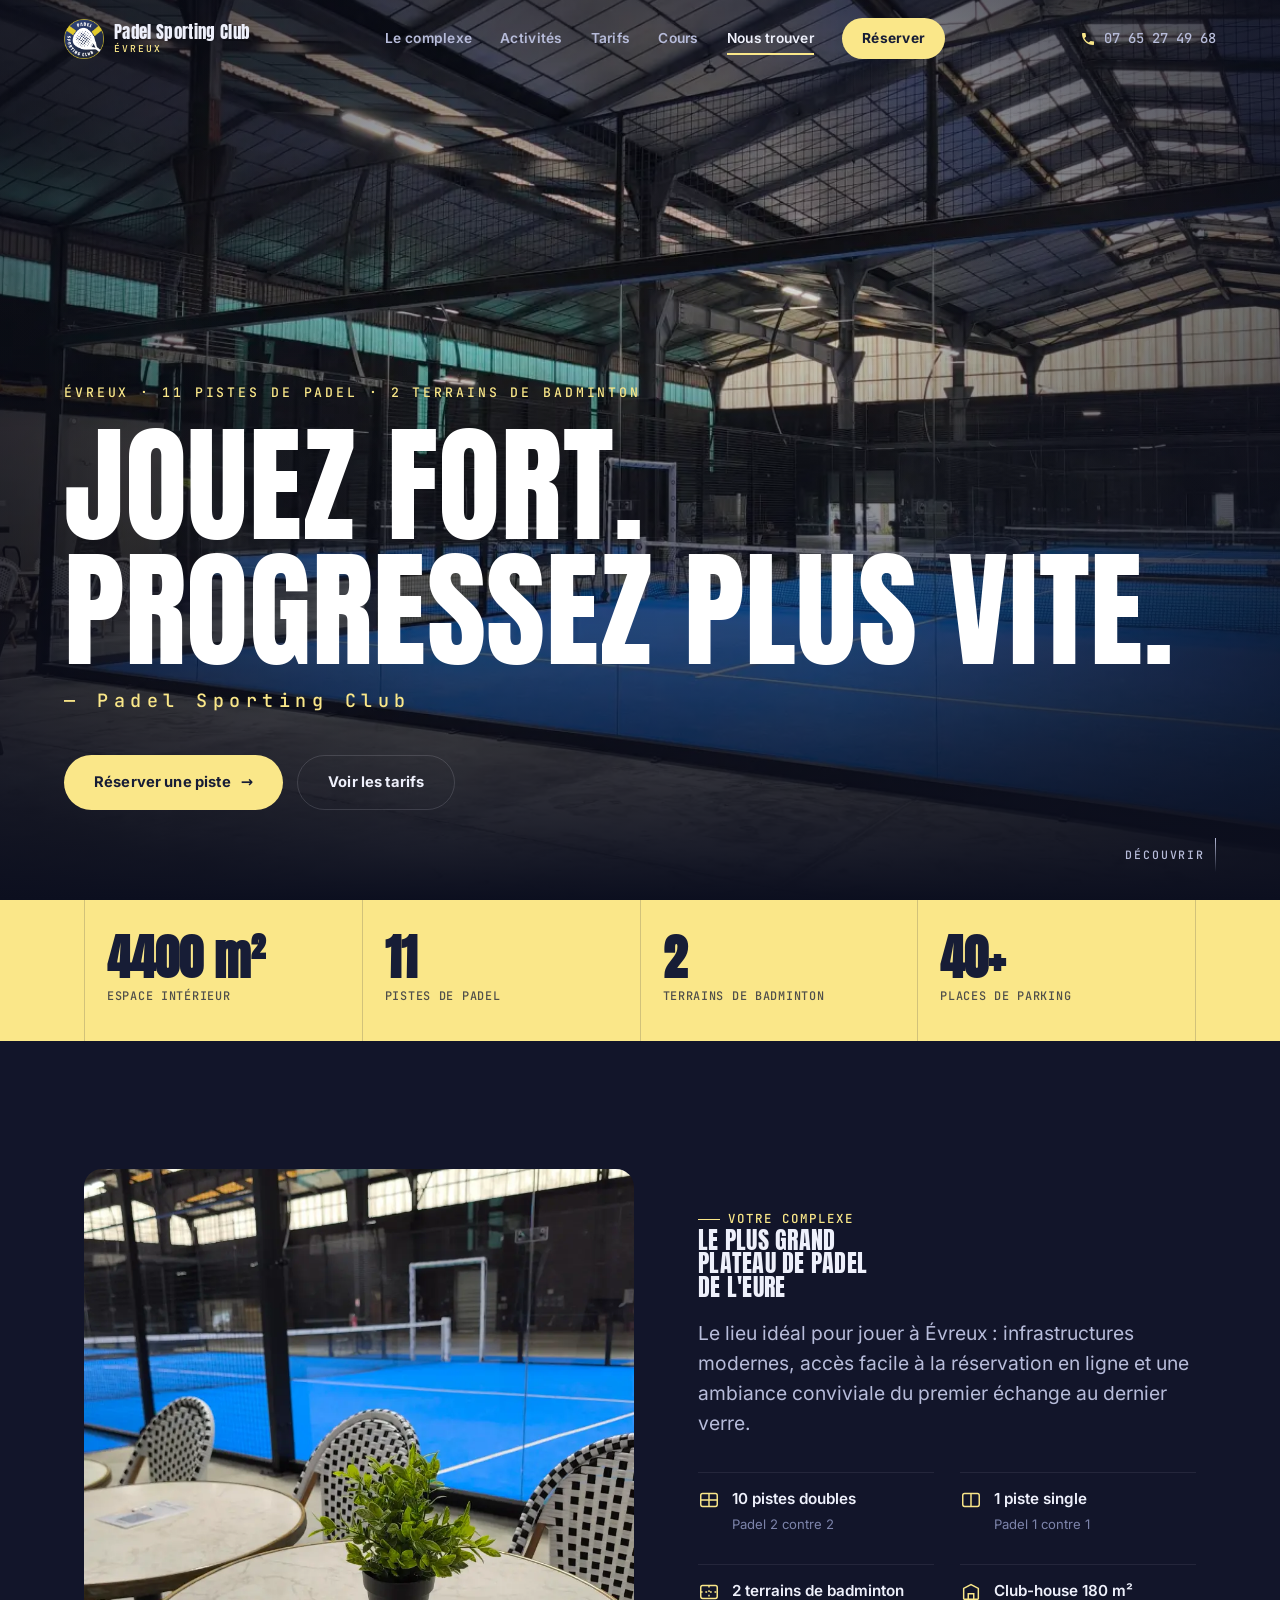
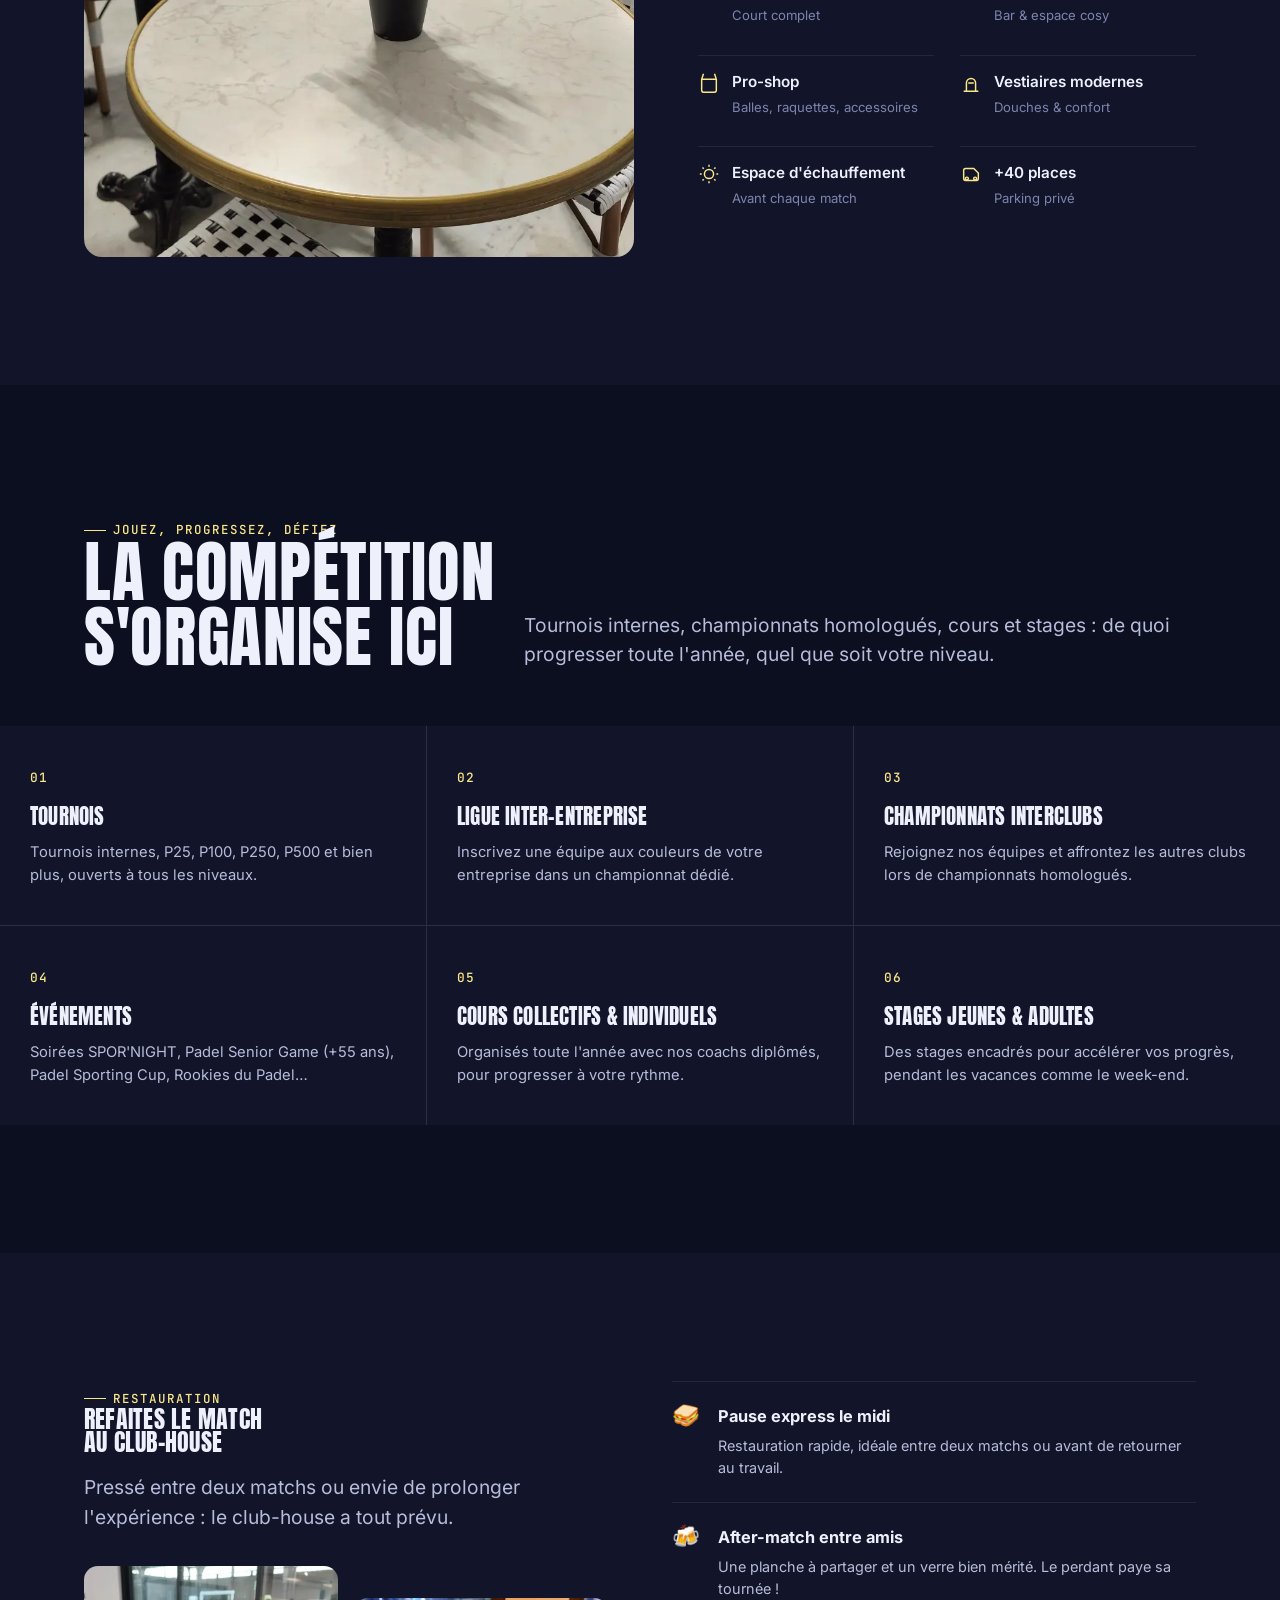
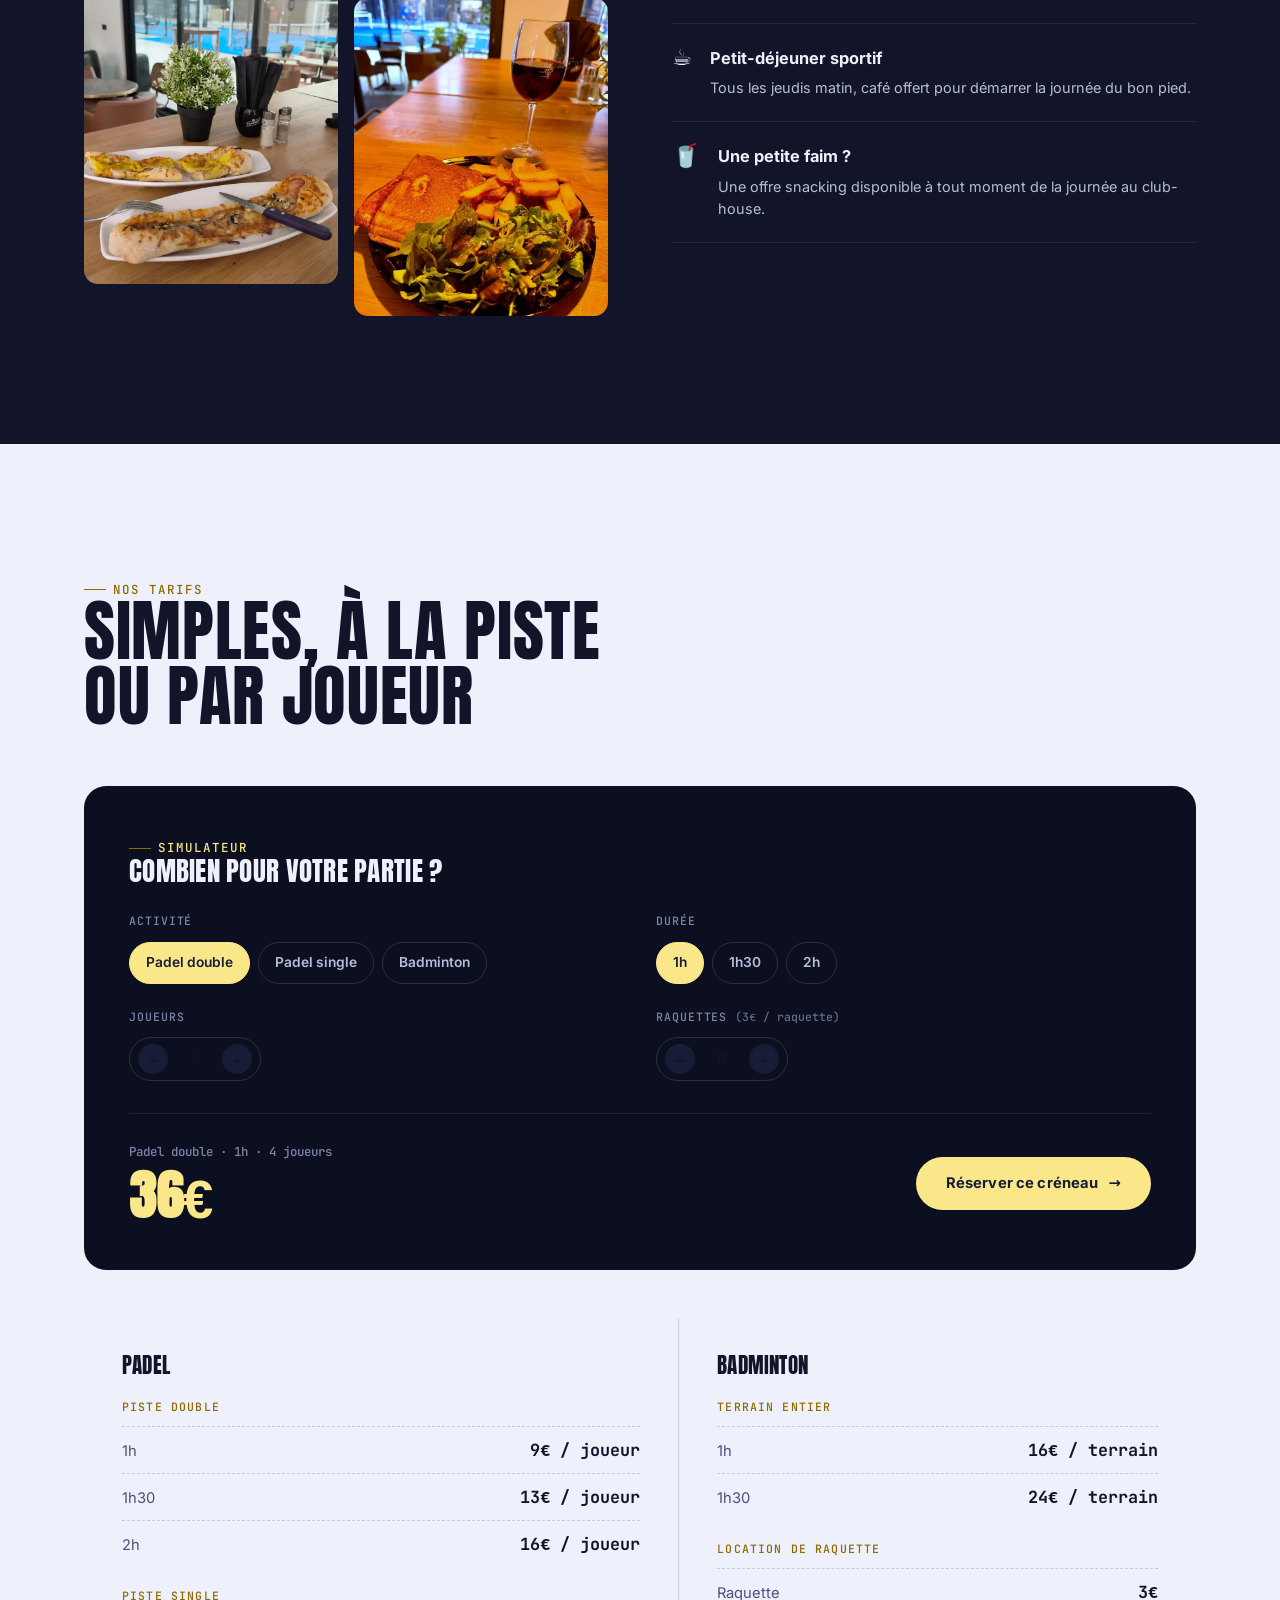
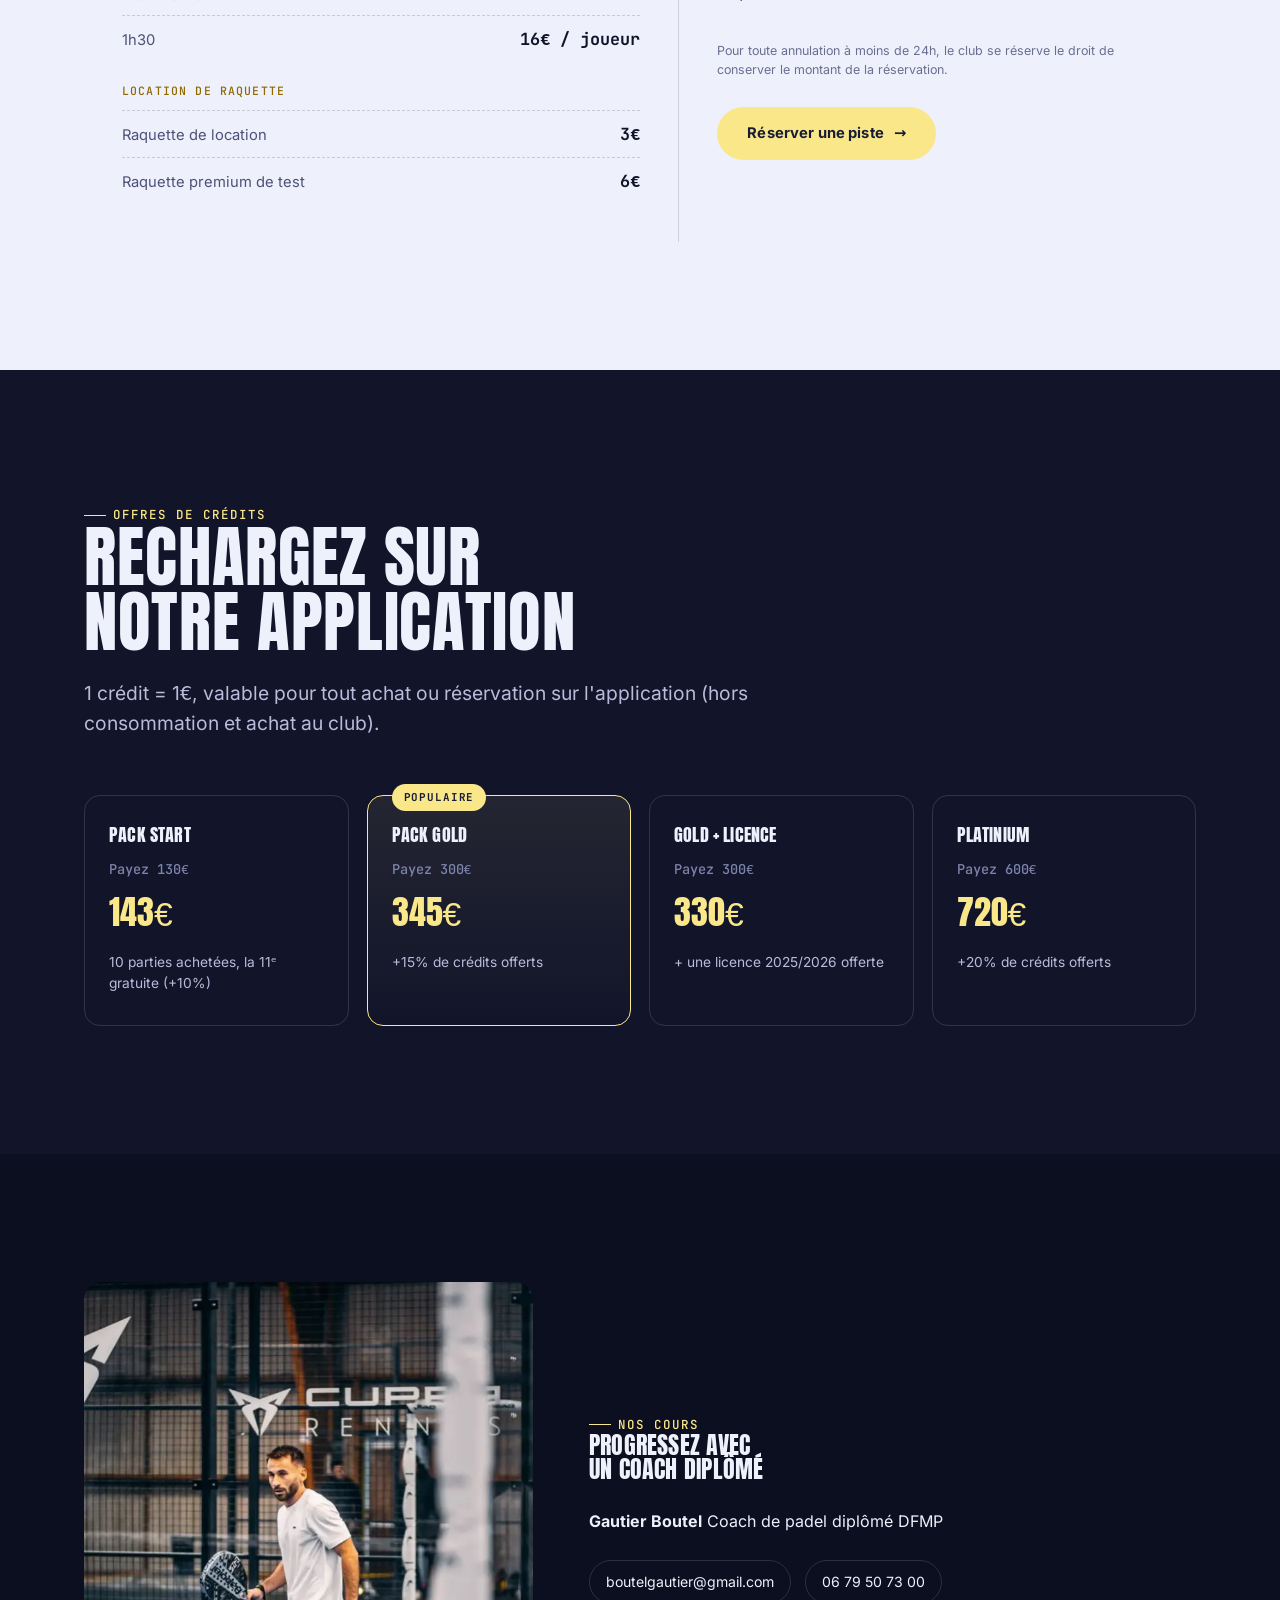
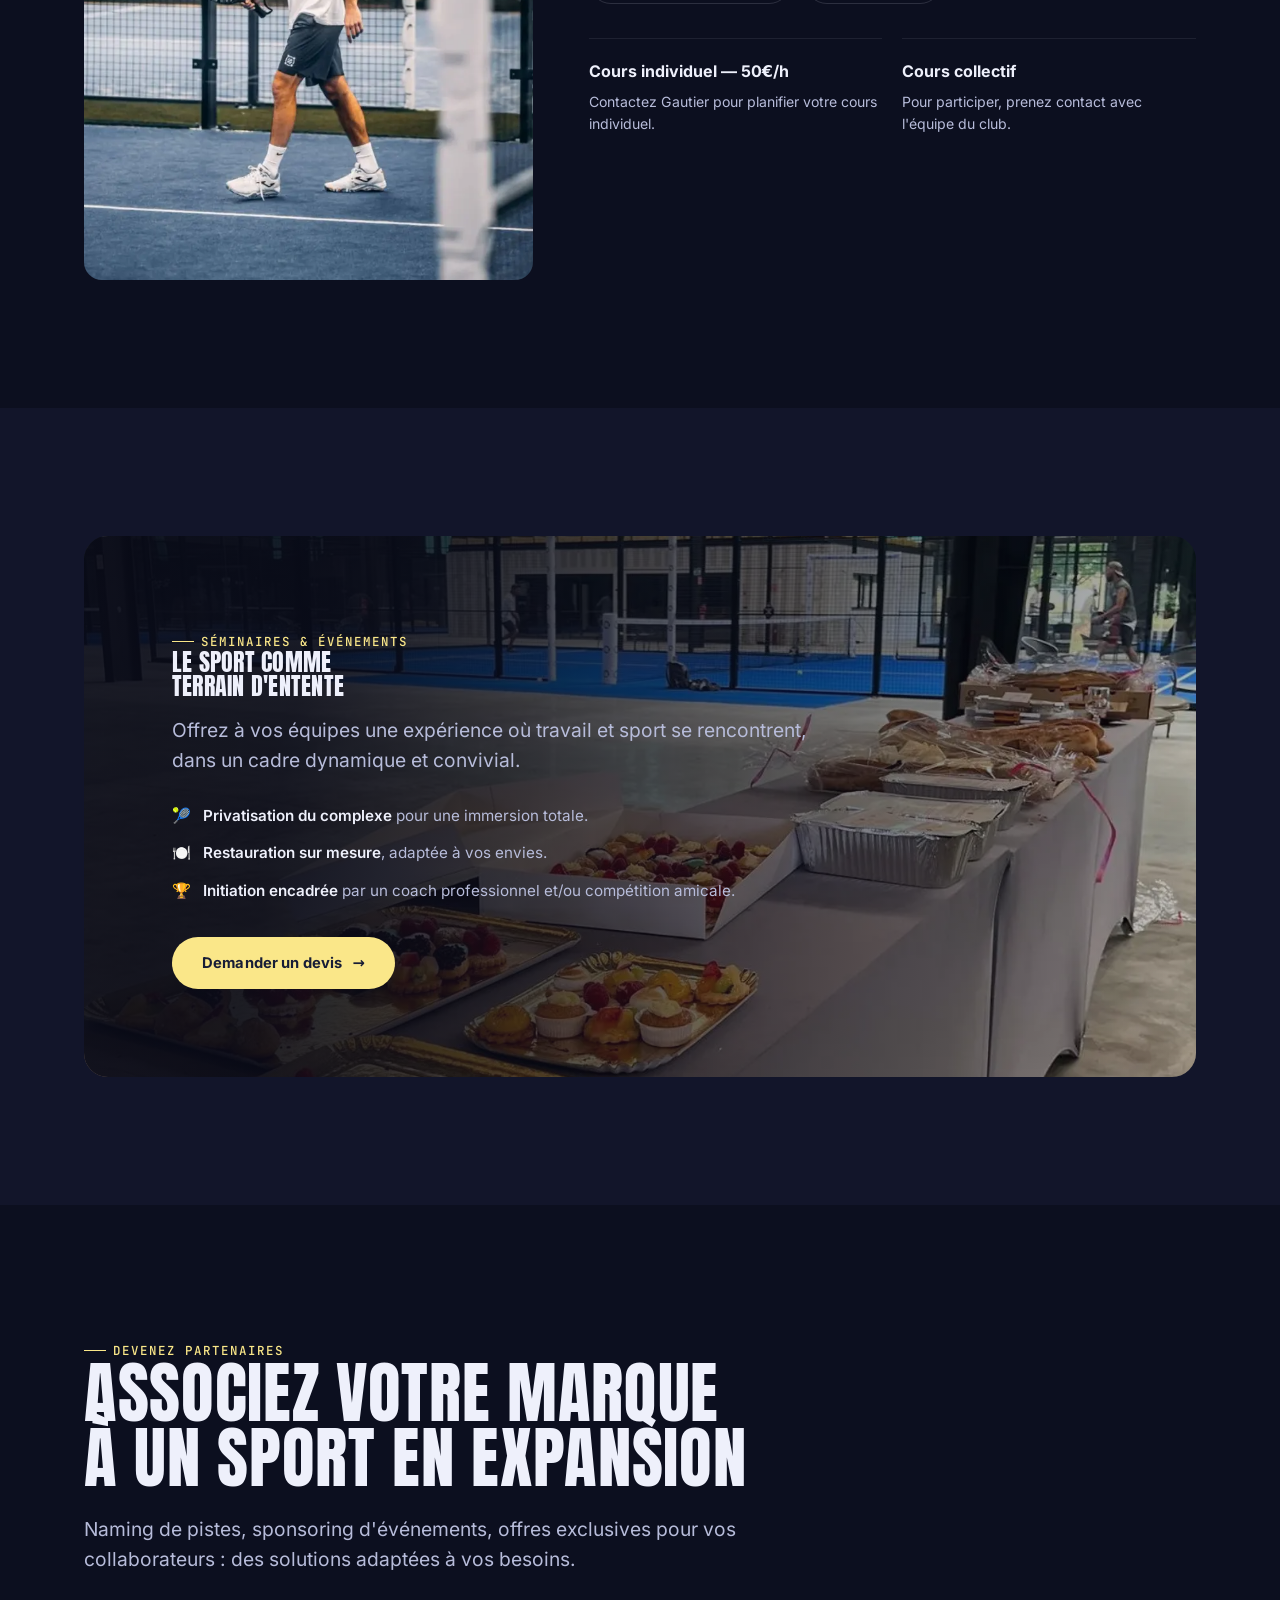
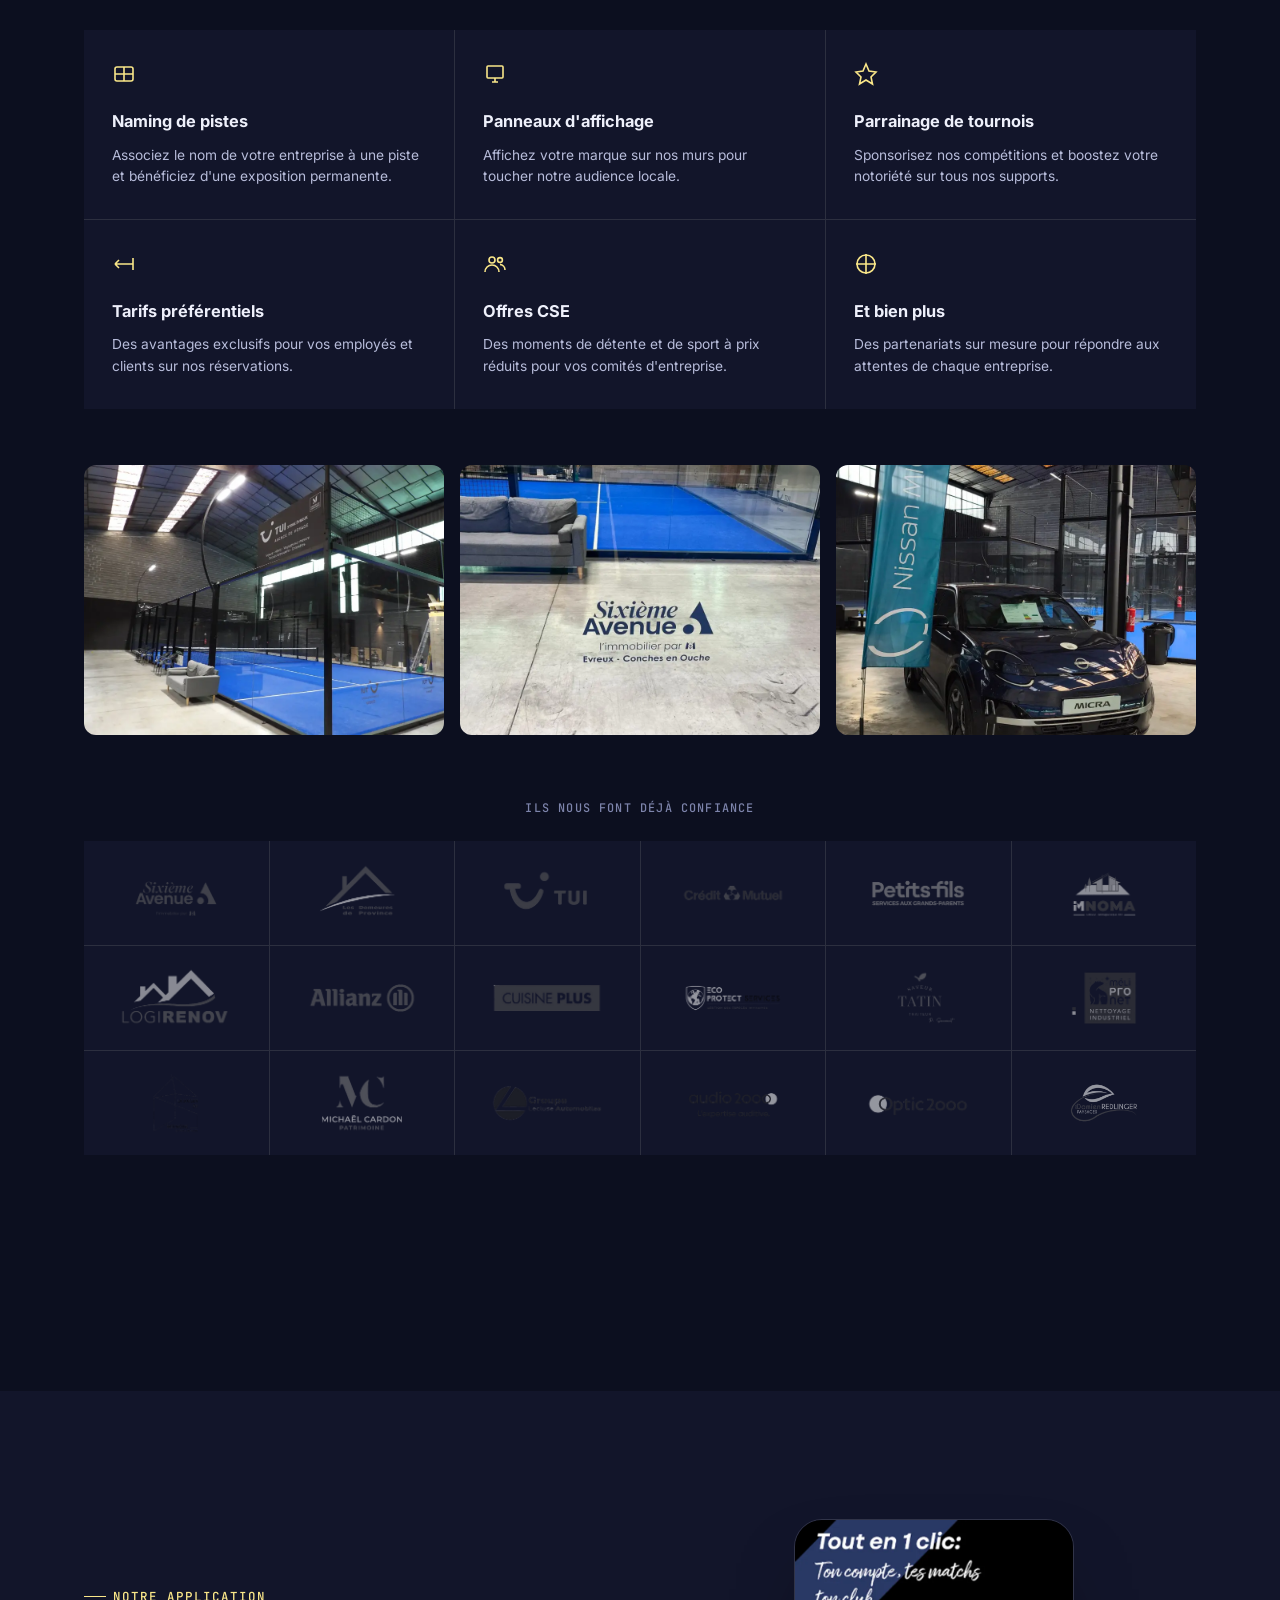
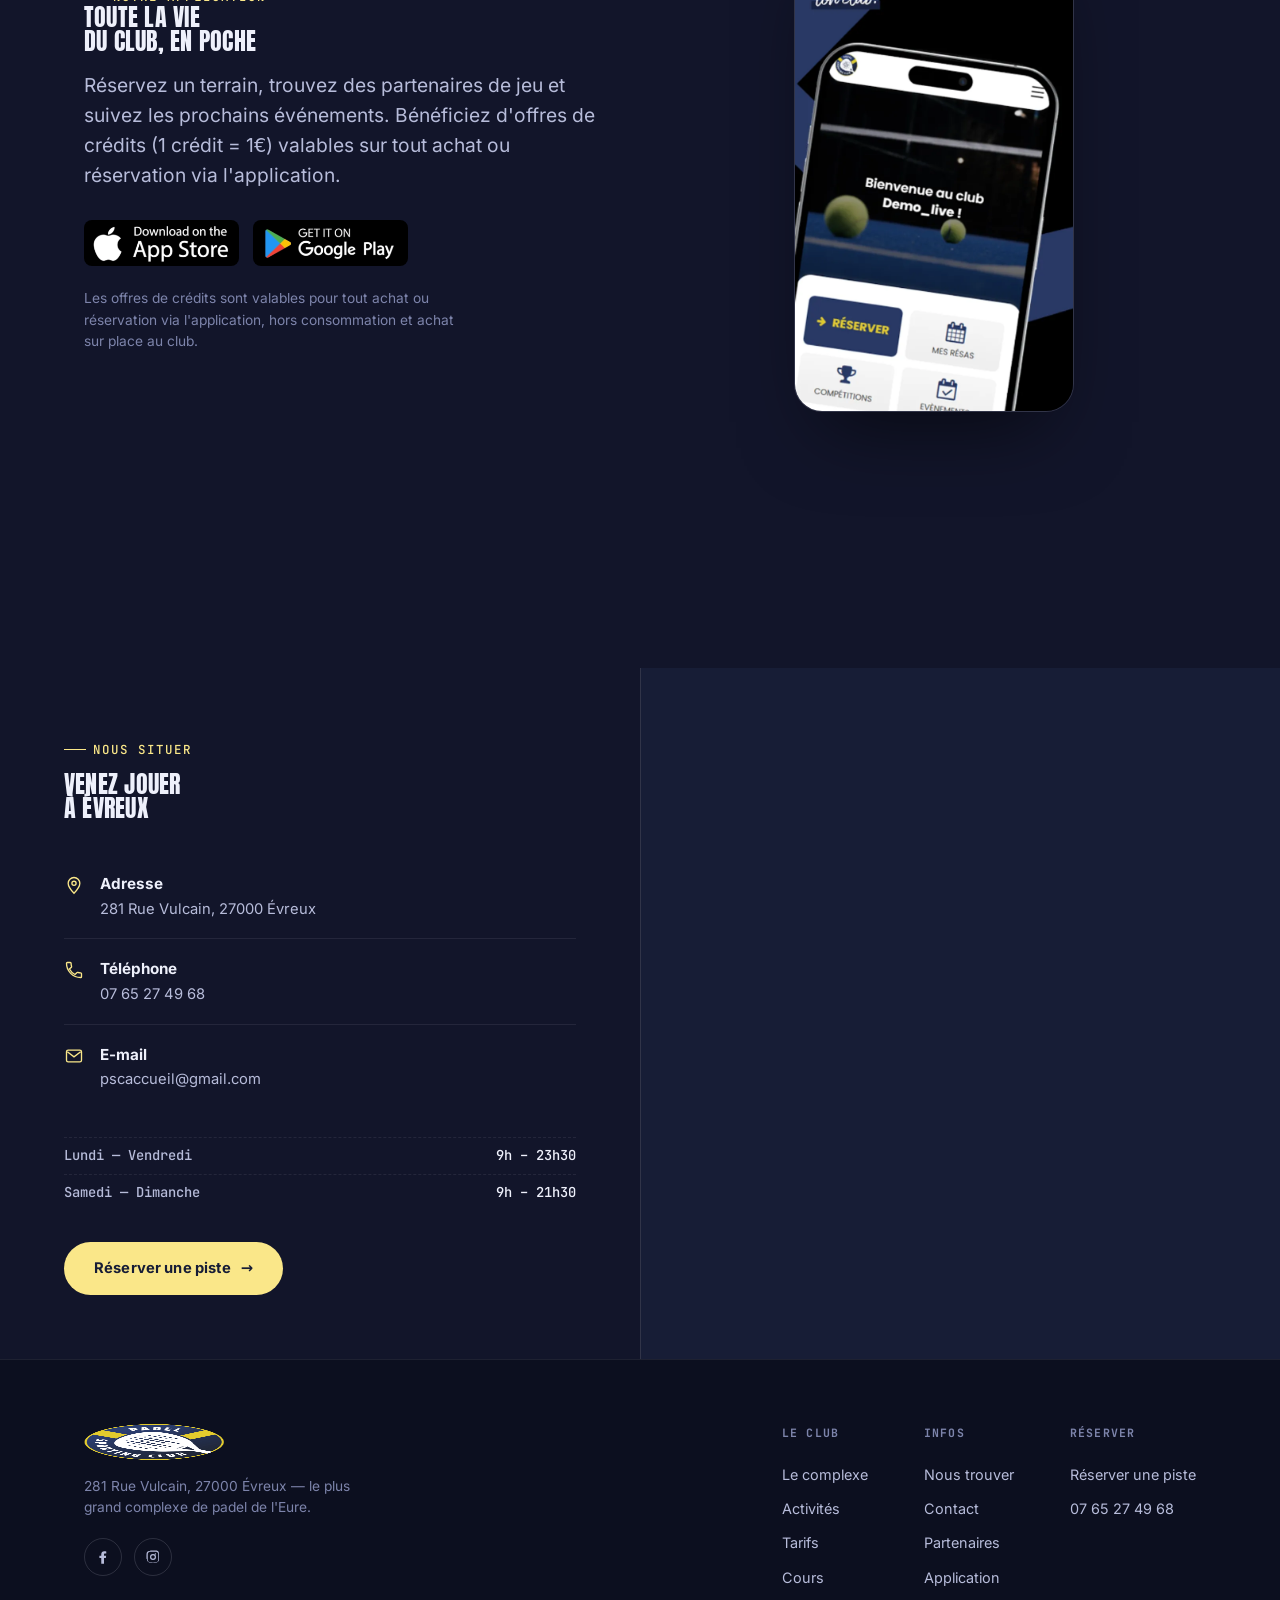
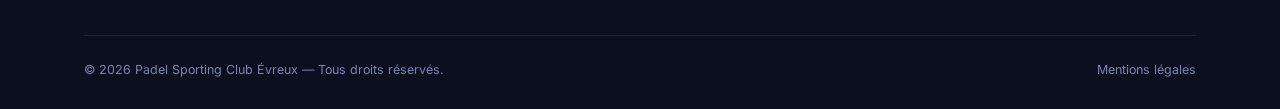
==== index.html @ b7ee2cce "Refonte du site Padel Sporting Club Evreux Nouveau site statique (HTML/CSS/JS, sans framework) suite" ====
<!DOCTYPE html>
<html lang="fr">
<head>
<meta charset="UTF-8" />
<meta name="viewport" content="width=device-width, initial-scale=1" />
<title>Padel Sporting Club Évreux — 11 pistes, badminton, club-house</title>
<meta name="description" content="Le plus grand complexe de padel de l'Eure : 10 pistes doubles, 1 piste single, 2 terrains de badminton, club-house et pro-shop. Réservez en ligne à Évreux." />
<meta name="theme-color" content="#0c0f1f" />
<link rel="icon" href="assets/favicon.svg" type="image/svg+xml" />
<link rel="canonical" href="https://padel-sporting-club.vercel.app/" />
<meta property="og:site_name" content="Padel Sporting Club Évreux" />
<meta property="og:title" content="Padel Sporting Club Évreux — Réservez, jouez, progressez" />
<meta property="og:description" content="10 pistes de padel doubles, 1 piste single, 2 terrains de badminton et un club-house de 180 m². Réservation en ligne, cours, tournois et événements." />
<meta property="og:image" content="https://padel-sporting-club.vercel.app/assets/img/hero-1600.webp" />
<meta property="og:image:width" content="1600" />
<meta property="og:image:height" content="900" />
<meta property="og:url" content="https://padel-sporting-club.vercel.app/" />
<meta property="og:type" content="website" />
<meta property="og:locale" content="fr_FR" />
<meta name="twitter:card" content="summary_large_image" />
<meta name="twitter:title" content="Padel Sporting Club Évreux — Réservez, jouez, progressez" />
<meta name="twitter:description" content="10 pistes de padel doubles, 1 piste single, 2 terrains de badminton et un club-house de 180 m² à Évreux." />
<meta name="twitter:image" content="https://padel-sporting-club.vercel.app/assets/img/hero-1600.webp" />
<link rel="preload" href="assets/fonts/anton-400-latin.woff2" as="font" type="font/woff2" crossorigin />
<link rel="preload" href="assets/fonts/inter-600-latin.woff2" as="font" type="font/woff2" crossorigin />
<link rel="preload" href="assets/img/hero-1600.webp" as="image" fetchpriority="high" />
<link rel="stylesheet" href="assets/fonts/fonts.css?v=1" />
<link rel="stylesheet" href="assets/styles.css?v=1" />
<script type="application/ld+json">
{
  "@context": "https://schema.org",
  "@type": "SportsActivityLocation",
  "@id": "https://padel-sporting-club.vercel.app/#club",
  "name": "Padel Sporting Club Évreux",
  "url": "https://padel-sporting-club.vercel.app/",
  "image": "https://padel-sporting-club.vercel.app/assets/img/hero-1600.webp",
  "description": "Complexe de padel et badminton à Évreux : 10 pistes doubles, 1 piste single, 2 terrains de badminton, club-house, pro-shop et cours avec coach diplômé.",
  "telephone": "+33765274968",
  "email": "pscaccueil@gmail.com",
  "priceRange": "€€",
  "currenciesAccepted": "EUR",
  "address": {
    "@type": "PostalAddress",
    "streetAddress": "281 Rue Vulcain",
    "postalCode": "27000",
    "addressLocality": "Évreux",
    "addressCountry": "FR"
  },
  "areaServed": "Évreux et l'Eure",
  "openingHoursSpecification": [
    { "@type": "OpeningHoursSpecification", "dayOfWeek": ["Monday","Tuesday","Wednesday","Thursday","Friday"], "opens": "09:00", "closes": "23:30" },
    { "@type": "OpeningHoursSpecification", "dayOfWeek": ["Saturday","Sunday"], "opens": "09:00", "closes": "21:30" }
  ],
  "sameAs": [
    "https://www.facebook.com/padel.sporting.club.evreux/",
    "https://www.instagram.com/padelsportingclub.evreux/"
  ]
}
</script>
</head>
<body>

<a class="skip-link" href="#main">Aller au contenu</a>

<header class="hd" id="hd">
  <a href="#top" class="hd-logo" aria-label="Padel Sporting Club — accueil">
    <img src="assets/img/logo.png" alt="Padel Sporting Club" width="40" height="40" />
    <span class="hd-logo-text">Padel Sporting Club<span>Évreux</span></span>
  </a>

  <nav class="nav" id="nav" aria-label="Navigation principale">
    <a href="#complexe" data-spy="complexe">Le complexe</a>
    <a href="#activites" data-spy="activites">Activités</a>
    <a href="#tarifs" data-spy="tarifs">Tarifs</a>
    <a href="#cours" data-spy="cours">Cours</a>
    <a href="#situer" data-spy="situer">Nous trouver</a>
    <a href="https://padelevreux.mymobileapp.fr/installation?q=18022025104104" class="n-cta">Réserver</a>
  </nav>

  <div class="hd-right">
    <a class="hd-tel" href="tel:+33765274968" aria-label="Appeler le Padel Sporting Club au 07 65 27 49 68">
      <svg class="ico" viewBox="0 0 24 24" aria-hidden="true" focusable="false"><path d="M6.6 10.8a15.1 15.1 0 0 0 6.6 6.6l2.2-2.2a1 1 0 0 1 1-.24 11.4 11.4 0 0 0 3.6.58 1 1 0 0 1 1 1V20a1 1 0 0 1-1 1A17 17 0 0 1 3 4a1 1 0 0 1 1-1h3.5a1 1 0 0 1 1 1c0 1.25.2 2.46.58 3.6a1 1 0 0 1-.25 1z"/></svg>
      <span class="hd-tel-num">07 65 27 49 68</span>
    </a>
    <button class="burger" id="burger" aria-expanded="false" aria-controls="nav" aria-label="Ouvrir le menu">
      <span></span><span></span><span></span>
    </button>
  </div>
</header>

<div class="nav-backdrop" id="nav-backdrop" hidden></div>

<main id="main">
<span id="top"></span>

<!-- ===================== HERO ===================== -->
<section class="hero" id="hero">
  <div class="hero-media">
    <img src="assets/img/hero-1600.webp"
         srcset="assets/img/hero-900.webp 900w, assets/img/hero-1600.webp 1600w, assets/img/hero-2400.webp 2400w"
         sizes="100vw" width="1600" height="900" fetchpriority="high" decoding="async"
         alt="Piste de padel vitrée éclairée la nuit, vue depuis les tribunes du club" />
  </div>
  <div class="hero-in">
    <p class="hero-kicker">Évreux · 11 pistes de padel · 2 terrains de badminton</p>
    <h1>
      <span class="line"><span>Jouez fort.</span></span>
      <span class="line"><span>Progressez plus vite.</span></span>
    </h1>
    <p class="hero-city">— Padel Sporting Club</p>
    <div class="hero-row">
      <div class="hero-actions">
        <a class="btn btn-primary" href="https://padelevreux.mymobileapp.fr/installation?q=18022025104104">
          Réserver une piste <span class="btn-arrow">→</span>
        </a>
        <a class="btn btn-ghost" href="#tarifs">Voir les tarifs</a>
      </div>
    </div>
  </div>
  <div class="hero-scroll"><span>Découvrir</span><span class="bar"></span></div>
</section>

<!-- ===================== STATS ===================== -->
<div class="stats">
  <div class="wrap">
    <div class="stats-grid">
      <div class="stat"><b class="count" data-count="4400" data-suffix=" m²">0</b><span>Espace intérieur</span></div>
      <div class="stat"><b class="count" data-count="11">0</b><span>Pistes de padel</span></div>
      <div class="stat"><b class="count" data-count="2">0</b><span>Terrains de badminton</span></div>
      <div class="stat"><b class="count" data-count="40" data-suffix="+">0</b><span>Places de parking</span></div>
    </div>
  </div>
</div>

<!-- ===================== COMPLEXE ===================== -->
<section class="section on-dark" id="complexe">
  <div class="wrap">
    <div class="complexe">
      <div class="complexe-media reveal">
        <img src="assets/img/terrain-table-1400.webp"
             srcset="assets/img/terrain-table-900.webp 900w, assets/img/terrain-table-1400.webp 1400w"
             sizes="(max-width:900px) 100vw, 45vw" loading="lazy" decoding="async"
             alt="Vue du club-house et des pistes de padel du Padel Sporting Club" />
      </div>
      <div class="reveal">
        <p class="eyebrow">Votre complexe</p>
        <h2 class="h-md">Le plus grand<br>plateau de padel<br>de l'Eure</h2>
        <p class="lede measure" style="margin-top:20px">Le lieu idéal pour jouer à Évreux : infrastructures modernes, accès facile à la réservation en ligne et une ambiance conviviale du premier échange au dernier verre.</p>
        <ul class="facility-list">
          <li class="facility">
            <svg class="ico" viewBox="0 0 24 24"><rect x="3" y="5" width="18" height="14" rx="2"/><path d="M12 5v14M3 12h18"/></svg>
            <div><b>10 pistes doubles</b><span>Padel 2 contre 2</span></div>
          </li>
          <li class="facility">
            <svg class="ico" viewBox="0 0 24 24"><rect x="3" y="5" width="18" height="14" rx="2"/><path d="M12 5v14"/></svg>
            <div><b>1 piste single</b><span>Padel 1 contre 1</span></div>
          </li>
          <li class="facility">
            <svg class="ico" viewBox="0 0 24 24"><rect x="3" y="5" width="18" height="14" rx="2"/><path d="M12 5v14M3 12h18" stroke-dasharray="2 3"/></svg>
            <div><b>2 terrains de badminton</b><span>Court complet</span></div>
          </li>
          <li class="facility">
            <svg class="ico" viewBox="0 0 24 24"><path d="M4 20V8l8-4 8 4v12M4 20h16M9 20v-6h6v6"/></svg>
            <div><b>Club-house 180 m²</b><span>Bar &amp; espace cosy</span></div>
          </li>
          <li class="facility">
            <svg class="ico" viewBox="0 0 24 24"><path d="M6 2 L4 8v12a2 2 0 0 0 2 2h12a2 2 0 0 0 2-2V8l-2-6M4 8h16"/></svg>
            <div><b>Pro-shop</b><span>Balles, raquettes, accessoires</span></div>
          </li>
          <li class="facility">
            <svg class="ico" viewBox="0 0 24 24"><path d="M7 21v-9a5 5 0 0 1 10 0v9M4 21h16M9 12h6"/></svg>
            <div><b>Vestiaires modernes</b><span>Douches &amp; confort</span></div>
          </li>
          <li class="facility">
            <svg class="ico" viewBox="0 0 24 24"><circle cx="12" cy="12" r="5"/><path d="M12 2v2M12 20v2M2 12h2M20 12h2M4.9 4.9l1.4 1.4M17.7 17.7l1.4 1.4M4.9 19.1l1.4-1.4M17.7 6.3l1.4-1.4"/></svg>
            <div><b>Espace d'échauffement</b><span>Avant chaque match</span></div>
          </li>
          <li class="facility">
            <svg class="ico" viewBox="0 0 24 24"><path d="M4 17V8a2 2 0 0 1 2-2h9l5 5v6a2 2 0 0 1-2 2H6a2 2 0 0 1-2-2Z"/><circle cx="7.5" cy="17" r="1.6"/><circle cx="16.5" cy="17" r="1.6"/></svg>
            <div><b>+40 places</b><span>Parking privé</span></div>
          </li>
        </ul>
      </div>
    </div>
  </div>
</section>

<!-- ===================== ACTIVITES ===================== -->
<section class="section on-deep" id="activites">
  <div class="wrap">
    <div class="section-head reveal">
      <div>
        <p class="eyebrow">Jouez, progressez, défiez</p>
        <h2 class="h-lg">La compétition<br>s'organise ici</h2>
      </div>
      <p class="lede measure">Tournois internes, championnats homologués, cours et stages : de quoi progresser toute l'année, quel que soit votre niveau.</p>
    </div>
  </div>
  <div class="cards reveal-stagger">
    <div class="card">
      <span class="num">01</span>
      <h3>Tournois</h3>
      <p>Tournois internes, P25, P100, P250, P500 et bien plus, ouverts à tous les niveaux.</p>
    </div>
    <div class="card">
      <span class="num">02</span>
      <h3>Ligue inter-entreprise</h3>
      <p>Inscrivez une équipe aux couleurs de votre entreprise dans un championnat dédié.</p>
    </div>
    <div class="card">
      <span class="num">03</span>
      <h3>Championnats interclubs</h3>
      <p>Rejoignez nos équipes et affrontez les autres clubs lors de championnats homologués.</p>
    </div>
    <div class="card">
      <span class="num">04</span>
      <h3>Événements</h3>
      <p>Soirées SPOR'NIGHT, Padel Senior Game (+55 ans), Padel Sporting Cup, Rookies du Padel…</p>
    </div>
    <div class="card">
      <span class="num">05</span>
      <h3>Cours collectifs &amp; individuels</h3>
      <p>Organisés toute l'année avec nos coachs diplômés, pour progresser à votre rythme.</p>
    </div>
    <div class="card">
      <span class="num">06</span>
      <h3>Stages jeunes &amp; adultes</h3>
      <p>Des stages encadrés pour accélérer vos progrès, pendant les vacances comme le week-end.</p>
    </div>
  </div>
</section>

<!-- ===================== RESTAURATION ===================== -->
<section class="section on-dark" id="restauration">
  <div class="wrap">
    <div class="resto">
      <div class="reveal">
        <p class="eyebrow">Restauration</p>
        <h2 class="h-md">Refaites le match<br>au club-house</h2>
        <p class="lede" style="margin-top:18px">Pressé entre deux matchs ou envie de prolonger l'expérience : le club-house a tout prévu.</p>
        <div class="resto-gallery" style="margin-top:34px">
          <a href="#"><img src="assets/img/pizza-1200.webp" srcset="assets/img/pizza-800.webp 800w, assets/img/pizza-1200.webp 1200w" sizes="(max-width:900px) 45vw, 22vw" loading="lazy" alt="Pizza maison servie au club-house du Padel Sporting Club" /></a>
          <a href="#"><img src="assets/img/croque-1200.webp" srcset="assets/img/croque-800.webp 800w, assets/img/croque-1200.webp 1200w" sizes="(max-width:900px) 45vw, 22vw" loading="lazy" alt="Croque-monsieur fait maison et planche à partager au club-house" /></a>
        </div>
      </div>
      <ul class="resto-list reveal">
        <li class="resto-item">
          <span class="emoji">🥪</span>
          <div><b>Pause express le midi</b><p>Restauration rapide, idéale entre deux matchs ou avant de retourner au travail.</p></div>
        </li>
        <li class="resto-item">
          <span class="emoji">🍻</span>
          <div><b>After-match entre amis</b><p>Une planche à partager et un verre bien mérité. Le perdant paye sa tournée !</p></div>
        </li>
        <li class="resto-item">
          <span class="emoji">☕</span>
          <div><b>Petit-déjeuner sportif</b><p>Tous les jeudis matin, café offert pour démarrer la journée du bon pied.</p></div>
        </li>
        <li class="resto-item">
          <span class="emoji">🥤</span>
          <div><b>Une petite faim ?</b><p>Une offre snacking disponible à tout moment de la journée au club-house.</p></div>
        </li>
      </ul>
    </div>
  </div>
</section>

<!-- ===================== TARIFS ===================== -->
<section class="section on-light" id="tarifs">
  <div class="wrap">
    <div class="section-head reveal">
      <div>
        <p class="eyebrow">Nos tarifs</p>
        <h2 class="h-lg">Simples, à la piste<br>ou par joueur</h2>
      </div>
    </div>

    <div class="simulator reveal" id="simulator">
      <div class="sim-head">
        <p class="eyebrow">Simulateur</p>
        <h3>Combien pour votre partie ?</h3>
      </div>
      <div class="sim-body">
        <div class="sim-group">
          <span class="sim-label">Activité</span>
          <div class="sim-pills" data-field="activity" role="radiogroup" aria-label="Activité">
            <button type="button" class="sim-pill is-active" data-value="padel-double" aria-pressed="true">Padel double</button>
            <button type="button" class="sim-pill" data-value="padel-single" aria-pressed="false">Padel single</button>
            <button type="button" class="sim-pill" data-value="badminton" aria-pressed="false">Badminton</button>
          </div>
        </div>
        <div class="sim-group">
          <span class="sim-label">Durée</span>
          <div class="sim-pills" data-field="duration" id="sim-durations" role="radiogroup" aria-label="Durée"></div>
        </div>
        <div class="sim-row-split">
          <div class="sim-group">
            <span class="sim-label">Joueurs</span>
            <div class="sim-stepper">
              <button type="button" class="sim-step" data-step="players" data-dir="-1" aria-label="Moins de joueurs">−</button>
              <span class="sim-value" id="sim-players-value">4</span>
              <button type="button" class="sim-step" data-step="players" data-dir="1" aria-label="Plus de joueurs">+</button>
            </div>
          </div>
          <div class="sim-group">
            <span class="sim-label">Raquettes <span class="sim-sub">(3€ / raquette)</span></span>
            <div class="sim-stepper">
              <button type="button" class="sim-step" data-step="rackets" data-dir="-1" aria-label="Moins de raquettes">−</button>
              <span class="sim-value" id="sim-rackets-value">0</span>
              <button type="button" class="sim-step" data-step="rackets" data-dir="1" aria-label="Plus de raquettes">+</button>
            </div>
          </div>
        </div>
      </div>
      <div class="sim-result">
        <div>
          <span class="sim-total-label" id="sim-detail">Padel double · 1h · 4 joueurs</span>
          <b class="sim-total" id="sim-total">36€</b>
        </div>
        <a class="btn btn-primary" href="https://padelevreux.mymobileapp.fr/installation?q=18022025104104">Réserver ce créneau <span class="btn-arrow">→</span></a>
      </div>
    </div>

    <div class="tarifs-grid reveal">
      <div class="tarif-block">
        <h3>Padel</h3>
        <div class="tarif-sub">Piste double</div>
        <div class="tarif-row"><span>1h</span><b>9€ / joueur</b></div>
        <div class="tarif-row"><span>1h30</span><b>13€ / joueur</b></div>
        <div class="tarif-row"><span>2h</span><b>16€ / joueur</b></div>
        <div class="tarif-sub">Piste single</div>
        <div class="tarif-row"><span>1h30</span><b>16€ / joueur</b></div>
        <div class="tarif-sub">Location de raquette</div>
        <div class="tarif-row"><span>Raquette de location</span><b>3€</b></div>
        <div class="tarif-row"><span>Raquette premium de test</span><b>6€</b></div>
      </div>
      <div class="tarif-block">
        <h3>Badminton</h3>
        <div class="tarif-sub">Terrain entier</div>
        <div class="tarif-row"><span>1h</span><b>16€ / terrain</b></div>
        <div class="tarif-row"><span>1h30</span><b>24€ / terrain</b></div>
        <div class="tarif-sub">Location de raquette</div>
        <div class="tarif-row"><span>Raquette</span><b>3€</b></div>
        <p class="tarif-note">Pour toute annulation à moins de 24h, le club se réserve le droit de conserver le montant de la réservation.</p>
        <div style="margin-top:28px">
          <a class="btn btn-primary" href="https://padelevreux.mymobileapp.fr/installation?q=18022025104104">Réserver une piste <span class="btn-arrow">→</span></a>
        </div>
      </div>
    </div>
  </div>
</section>

<!-- ===================== CREDITS ===================== -->
<section class="section on-dark" id="credits">
  <div class="wrap">
    <div class="section-head reveal">
      <div>
        <p class="eyebrow">Offres de crédits</p>
        <h2 class="h-lg">Rechargez sur<br>notre application</h2>
      </div>
      <p class="lede measure">1 crédit = 1€, valable pour tout achat ou réservation sur l'application (hors consommation et achat au club).</p>
    </div>
    <div class="packs reveal-stagger">
      <div class="pack">
        <h3>Pack Start</h3>
        <p class="pay">Payez 130€</p>
        <p class="get">143€</p>
        <p>10 parties achetées, la 11ᵉ gratuite (+10%)</p>
      </div>
      <div class="pack is-best">
        <span class="pack-tag">Populaire</span>
        <h3>Pack Gold</h3>
        <p class="pay">Payez 300€</p>
        <p class="get">345€</p>
        <p>+15% de crédits offerts</p>
      </div>
      <div class="pack">
        <h3>Gold + Licence</h3>
        <p class="pay">Payez 300€</p>
        <p class="get">330€</p>
        <p>+ une licence 2025/2026 offerte</p>
      </div>
      <div class="pack">
        <h3>Platinium</h3>
        <p class="pay">Payez 600€</p>
        <p class="get">720€</p>
        <p>+20% de crédits offerts</p>
      </div>
    </div>
  </div>
</section>

<!-- ===================== COURS ===================== -->
<section class="section on-deep" id="cours">
  <div class="wrap">
    <div class="coach">
      <div class="coach-photo reveal">
        <img src="assets/img/coach-gautier-1100.webp" srcset="assets/img/coach-gautier-700.webp 700w, assets/img/coach-gautier-1100.webp 1100w" sizes="(max-width:900px) 100vw, 40vw" loading="lazy" alt="Gautier Boutel, coach de padel diplômé DFMP au Padel Sporting Club" />
      </div>
      <div class="reveal">
        <p class="eyebrow">Nos cours</p>
        <h2 class="h-md">Progressez avec<br>un coach diplômé</h2>
        <div style="margin-top:28px">
          <b class="name">Gautier Boutel</b>
          <span class="role">Coach de padel diplômé DFMP</span>
        </div>
        <div class="coach-contact">
          <a href="mailto:boutelgautier@gmail.com">boutelgautier@gmail.com</a>
          <a href="tel:+33679507300">06 79 50 73 00</a>
        </div>
        <div class="cours-types">
          <div class="cours-type">
            <b>Cours individuel — 50€/h</b>
            <p>Contactez Gautier pour planifier votre cours individuel.</p>
          </div>
          <div class="cours-type">
            <b>Cours collectif</b>
            <p>Pour participer, prenez contact avec l'équipe du club.</p>
          </div>
        </div>
      </div>
    </div>
  </div>
</section>

<!-- ===================== SEMINAIRE ===================== -->
<section class="section on-dark" id="seminaire">
  <div class="wrap">
    <div class="seminaire reveal">
      <div class="seminaire-media">
        <img src="assets/img/buffet-seminaire-1400.webp" srcset="assets/img/buffet-seminaire-900.webp 900w, assets/img/buffet-seminaire-1400.webp 1400w" sizes="100vw" loading="lazy" alt="Buffet traiteur préparé pour un séminaire d'entreprise au Padel Sporting Club" />
      </div>
      <div class="seminaire-in">
        <p class="eyebrow">Séminaires &amp; événements</p>
        <h2 class="h-md">Le sport comme<br>terrain d'entente</h2>
        <p class="lede measure" style="margin-top:18px">Offrez à vos équipes une expérience où travail et sport se rencontrent, dans un cadre dynamique et convivial.</p>
        <ul class="seminaire-list">
          <li>🎾 <span><b>Privatisation du complexe</b> pour une immersion totale.</span></li>
          <li>🍽️ <span><b>Restauration sur mesure</b>, adaptée à vos envies.</span></li>
          <li>🏆 <span><b>Initiation encadrée</b> par un coach professionnel et/ou compétition amicale.</span></li>
        </ul>
        <div style="margin-top:34px">
          <a class="btn btn-primary" href="contact.html">Demander un devis <span class="btn-arrow">→</span></a>
        </div>
      </div>
    </div>
  </div>
</section>

<!-- ===================== PARTENAIRES ===================== -->
<section class="section on-deep" id="partenaires">
  <div class="wrap">
    <div class="section-head reveal">
      <div>
        <p class="eyebrow">Devenez partenaires</p>
        <h2 class="h-lg">Associez votre marque<br>à un sport en expansion</h2>
      </div>
      <p class="lede measure">Naming de pistes, sponsoring d'événements, offres exclusives pour vos collaborateurs : des solutions adaptées à vos besoins.</p>
    </div>
    <div class="partner-grid reveal-stagger">
      <div class="partner-item">
        <svg class="ico" viewBox="0 0 24 24"><rect x="3" y="5" width="18" height="14" rx="2"/><path d="M12 5v14M3 12h18"/></svg>
        <b>Naming de pistes</b>
        <p>Associez le nom de votre entreprise à une piste et bénéficiez d'une exposition permanente.</p>
      </div>
      <div class="partner-item">
        <svg class="ico" viewBox="0 0 24 24"><rect x="4" y="4" width="16" height="12" rx="1"/><path d="M9 20h6M12 16v4"/></svg>
        <b>Panneaux d'affichage</b>
        <p>Affichez votre marque sur nos murs pour toucher notre audience locale.</p>
      </div>
      <div class="partner-item">
        <svg class="ico" viewBox="0 0 24 24"><path d="M12 2 15 9l7 1-5 5 1.5 7L12 18l-6.5 4L7 15l-5-5 7-1z"/></svg>
        <b>Parrainage de tournois</b>
        <p>Sponsorisez nos compétitions et boostez votre notoriété sur tous nos supports.</p>
      </div>
      <div class="partner-item">
        <svg class="ico" viewBox="0 0 24 24"><path d="M3 12h18M3 12l4-4M3 12l4 4"/><path d="M21 6v12"/></svg>
        <b>Tarifs préférentiels</b>
        <p>Des avantages exclusifs pour vos employés et clients sur nos réservations.</p>
      </div>
      <div class="partner-item">
        <svg class="ico" viewBox="0 0 24 24"><circle cx="9" cy="8" r="3"/><path d="M2 20a7 7 0 0 1 14 0"/><circle cx="17" cy="8" r="2.4"/><path d="M17 12.4a5.6 5.6 0 0 1 5 5.6"/></svg>
        <b>Offres CSE</b>
        <p>Des moments de détente et de sport à prix réduits pour vos comités d'entreprise.</p>
      </div>
      <div class="partner-item">
        <svg class="ico" viewBox="0 0 24 24"><path d="M12 2v20M2 12h20"/><circle cx="12" cy="12" r="9"/></svg>
        <b>Et bien plus</b>
        <p>Des partenariats sur mesure pour répondre aux attentes de chaque entreprise.</p>
      </div>
    </div>
    <div class="slider-hint">
      <svg viewBox="0 0 24 24"><path d="M8 5 3 12l5 7M16 5l5 7-5 7"/></svg>
      <span class="slider-dots" id="partner-dots"></span>
      <span>Glissez</span>
    </div>
    <div class="partner-photos reveal-stagger">
      <img src="assets/img/terrain-sponsorise-1400.webp" srcset="assets/img/terrain-sponsorise-900.webp 900w, assets/img/terrain-sponsorise-1400.webp 1400w" sizes="(max-width:900px) 45vw, 30vw" loading="lazy" alt="Piste de padel avec le nom d'un partenaire" />
      <img src="assets/img/vitre-sponsorisee-1400.webp" srcset="assets/img/vitre-sponsorisee-900.webp 900w, assets/img/vitre-sponsorisee-1400.webp 1400w" sizes="(max-width:900px) 45vw, 30vw" loading="lazy" alt="Vitre de piste de padel sponsorisée" />
      <img src="assets/img/partenariat-auto-1400.webp" srcset="assets/img/partenariat-auto-900.webp 900w, assets/img/partenariat-auto-1400.webp 1400w" sizes="(max-width:900px) 45vw, 30vw" loading="lazy" alt="Véhicule exposé dans le cadre d'un partenariat automobile" />
    </div>

    <div class="logo-cloud reveal">
      <p class="logo-cloud-head">Ils nous font déjà confiance</p>
      <div class="logo-grid" id="logo-grid"></div>
      <div class="logo-marquee">
        <div class="logo-track" id="logo-track"></div>
      </div>
    </div>

    <div class="section-cta reveal">
      <a class="btn btn-primary" href="contact.html">Devenir partenaire <span class="btn-arrow">→</span></a>
    </div>
  </div>
</section>

<!-- ===================== APPLICATION ===================== -->
<section class="section on-dark" id="application">
  <div class="wrap">
    <div class="app-section">
      <div class="reveal">
        <p class="eyebrow">Notre application</p>
        <h2 class="h-md">Toute la vie<br>du club, en poche</h2>
        <p class="lede" style="margin-top:18px">Réservez un terrain, trouvez des partenaires de jeu et suivez les prochains événements. Bénéficiez d'offres de crédits (1 crédit = 1€) valables sur tout achat ou réservation via l'application.</p>
        <div class="app-badges">
          <a href="https://apps.apple.com/fr/app/padel-sporting-club-evreux/id6741844906?platform=iphone" aria-label="Télécharger sur l'App Store"><img src="assets/img/badge-apple.png" alt="Télécharger sur l'App Store" /></a>
          <a href="https://play.google.com/store/apps/details?id=com.livexperience.padelevreux&amp;hl=fr" aria-label="Disponible sur Google Play"><img src="assets/img/badge-google.png" alt="Disponible sur Google Play" /></a>
        </div>
        <p class="app-note">Les offres de crédits sont valables pour tout achat ou réservation via l'application, hors consommation et achat sur place au club.</p>
      </div>
      <div class="app-phone reveal">
        <img src="assets/img/app-screenshot.webp" alt="Aperçu de l'application mobile du Padel Sporting Club" loading="lazy" />
      </div>
    </div>
  </div>
</section>

<!-- ===================== SITUER ===================== -->
<section class="section" id="situer" style="padding-bottom:0">
  <div class="situer">
    <div class="situer-info reveal">
      <p class="eyebrow">Nous situer</p>
      <h2 class="h-md" style="margin-top:14px">Venez jouer<br>à Évreux</h2>
      <div style="margin-top:34px">
        <div class="info-row">
          <svg class="ico" viewBox="0 0 24 24"><path d="M12 22s7-7.2 7-12a7 7 0 1 0-14 0c0 4.8 7 12 7 12Z"/><circle cx="12" cy="10" r="2.5"/></svg>
          <div><b>Adresse</b><span>281 Rue Vulcain, 27000 Évreux</span></div>
        </div>
        <div class="info-row">
          <svg class="ico" viewBox="0 0 24 24"><path d="M6.6 10.8a15.1 15.1 0 0 0 6.6 6.6l2.2-2.2a1 1 0 0 1 1-.24 11.4 11.4 0 0 0 3.6.58 1 1 0 0 1 1 1V20a1 1 0 0 1-1 1A17 17 0 0 1 3 4a1 1 0 0 1 1-1h3.5a1 1 0 0 1 1 1c0 1.25.2 2.46.58 3.6a1 1 0 0 1-.25 1z"/></svg>
          <div><b>Téléphone</b><a href="tel:+33765274968">07 65 27 49 68</a></div>
        </div>
        <div class="info-row">
          <svg class="ico" viewBox="0 0 24 24"><rect x="3" y="5" width="18" height="14" rx="2"/><path d="m4 7 8 6 8-6"/></svg>
          <div><b>E-mail</b><a href="mailto:pscaccueil@gmail.com">pscaccueil@gmail.com</a></div>
        </div>
      </div>
      <div class="hours">
        <div class="hours-row"><span>Lundi — Vendredi</span><b>9h – 23h30</b></div>
        <div class="hours-row"><span>Samedi — Dimanche</span><b>9h – 21h30</b></div>
      </div>
      <div style="margin-top:32px">
        <a class="btn btn-primary" href="https://padelevreux.mymobileapp.fr/installation?q=18022025104104">Réserver une piste <span class="btn-arrow">→</span></a>
      </div>
    </div>
    <div class="situer-map">
      <iframe
        title="Localisation du Padel Sporting Club, 281 Rue Vulcain, Évreux"
        src="https://www.openstreetmap.org/export/embed.html?bbox=1.1290%2C49.0125%2C1.1420%2C49.0195&amp;layer=mapnik&amp;marker=49.0160%2C1.1355"
        loading="lazy"></iframe>
    </div>
  </div>
</section>

</main>

<footer class="ft">
  <div class="wrap">
    <div class="ft-top">
      <div class="ft-brand">
        <img src="assets/img/logo.png" alt="Padel Sporting Club" width="140" />
        <p>281 Rue Vulcain, 27000 Évreux — le plus grand complexe de padel de l'Eure.</p>
        <div class="ft-social" style="margin-top:20px">
          <a href="https://www.facebook.com/padel.sporting.club.evreux/" aria-label="Facebook"><svg viewBox="0 0 24 24"><path d="M13.5 22v-8.4h2.8l.4-3.3h-3.2V8.2c0-.96.27-1.6 1.65-1.6h1.76V3.6C16.1 3.5 15 3.4 13.8 3.4c-2.6 0-4.4 1.6-4.4 4.5v2.4H6.6v3.3h2.8V22h4.1Z"/></svg></a>
          <a href="https://www.instagram.com/padelsportingclub.evreux/" aria-label="Instagram"><svg viewBox="0 0 24 24"><path d="M12 2.2c2.7 0 3 0 4.1.06 1.1.05 1.8.22 2.2.37.6.23 1 .5 1.4.9.4.4.7.9.9 1.4.16.4.32 1.1.37 2.2.06 1.1.06 1.4.06 4.1s0 3-.06 4.1c-.05 1.1-.22 1.8-.37 2.2-.23.6-.5 1-.9 1.4-.4.4-.9.7-1.4.9-.4.16-1.1.32-2.2.37-1.1.06-1.4.06-4.1.06s-3 0-4.1-.06c-1.1-.05-1.8-.22-2.2-.37a3.8 3.8 0 0 1-1.4-.9 3.8 3.8 0 0 1-.9-1.4c-.16-.4-.32-1.1-.37-2.2C2.2 15 2.2 14.7 2.2 12s0-3 .06-4.1c.05-1.1.22-1.8.37-2.2.23-.6.5-1 .9-1.4.4-.4.9-.7 1.4-.9.4-.16 1.1-.32 2.2-.37C8 2.2 8.3 2.2 12 2.2Zm0 1.8c-2.65 0-2.96 0-4 .06-.9.04-1.4.19-1.7.32-.44.17-.75.38-1.08.71-.33.33-.54.64-.71 1.08-.13.34-.28.85-.32 1.7-.05 1.04-.06 1.35-.06 4s0 2.96.06 4c.04.9.19 1.4.32 1.7.17.44.38.75.71 1.08.33.33.64.54 1.08.71.34.13.85.28 1.7.32 1.04.05 1.35.06 4 .06s2.96 0 4-.06c.9-.04 1.4-.19 1.7-.32.44-.17.75-.38 1.08-.71.33-.33.54-.64.71-1.08.13-.34.28-.85.32-1.7.05-1.04.06-1.35.06-4s0-2.96-.06-4c-.04-.9-.19-1.4-.32-1.7a2.9 2.9 0 0 0-.71-1.08 2.9 2.9 0 0 0-1.08-.71c-.34-.13-.85-.28-1.7-.32-1.04-.05-1.35-.06-4-.06Zm0 3.5a4.5 4.5 0 1 1 0 9 4.5 4.5 0 0 1 0-9Zm0 1.8a2.7 2.7 0 1 0 0 5.4 2.7 2.7 0 0 0 0-5.4Zm4.7-1.98a1.05 1.05 0 1 1-2.1 0 1.05 1.05 0 0 1 2.1 0Z"/></svg></a>
        </div>
      </div>
      <div class="ft-cols">
        <div class="ft-col">
          <b>Le club</b>
          <a href="#complexe">Le complexe</a>
          <a href="#activites">Activités</a>
          <a href="#tarifs">Tarifs</a>
          <a href="#cours">Cours</a>
        </div>
        <div class="ft-col">
          <b>Infos</b>
          <a href="#situer">Nous trouver</a>
          <a href="contact.html">Contact</a>
          <a href="#partenaires">Partenaires</a>
          <a href="#application">Application</a>
        </div>
        <div class="ft-col">
          <b>Réserver</b>
          <a href="https://padelevreux.mymobileapp.fr/installation?q=18022025104104">Réserver une piste</a>
          <a href="tel:+33765274968">07 65 27 49 68</a>
        </div>
      </div>
    </div>
    <div class="ft-bottom">
      <span>© <span id="year">2026</span> Padel Sporting Club Évreux — Tous droits réservés.</span>
      <a href="mentions-legales.html">Mentions légales</a>
    </div>
  </div>
</footer>

<script src="assets/partners.js"></script>
<script src="assets/main.js"></script>
</body>
</html>
---- assets/fonts/fonts.css ----
@font-face {
  font-family: 'Anton';
  font-style: normal;
  font-weight: 400;
  font-display: swap;
  src: url('anton-400-latin.woff2') format('woff2');
  unicode-range: U+0000-00FF, U+0131, U+0152-0153, U+02BB-02BC, U+02C6, U+02DA, U+02DC, U+2000-206F, U+2122, U+2212, U+FEFF, U+FFFD;
}

@font-face {
  font-family: 'Inter';
  font-style: normal;
  font-weight: 400;
  font-display: swap;
  src: url('inter-400-latin.woff2') format('woff2');
  unicode-range: U+0000-00FF, U+0131, U+0152-0153, U+02BB-02BC, U+02C6, U+02DA, U+02DC, U+2000-206F, U+2122, U+2212, U+FEFF, U+FFFD;
}

@font-face {
  font-family: 'Inter';
  font-style: normal;
  font-weight: 500;
  font-display: swap;
  src: url('inter-500-latin.woff2') format('woff2');
  unicode-range: U+0000-00FF, U+0131, U+0152-0153, U+02BB-02BC, U+02C6, U+02DA, U+02DC, U+2000-206F, U+2122, U+2212, U+FEFF, U+FFFD;
}

@font-face {
  font-family: 'Inter';
  font-style: normal;
  font-weight: 600;
  font-display: swap;
  src: url('inter-600-latin.woff2') format('woff2');
  unicode-range: U+0000-00FF, U+0131, U+0152-0153, U+02BB-02BC, U+02C6, U+02DA, U+02DC, U+2000-206F, U+2122, U+2212, U+FEFF, U+FFFD;
}

@font-face {
  font-family: 'Inter';
  font-style: normal;
  font-weight: 700;
  font-display: swap;
  src: url('inter-700-latin.woff2') format('woff2');
  unicode-range: U+0000-00FF, U+0131, U+0152-0153, U+02BB-02BC, U+02C6, U+02DA, U+02DC, U+2000-206F, U+2122, U+2212, U+FEFF, U+FFFD;
}

@font-face {
  font-family: 'Inter';
  font-style: normal;
  font-weight: 800;
  font-display: swap;
  src: url('inter-800-latin.woff2') format('woff2');
  unicode-range: U+0000-00FF, U+0131, U+0152-0153, U+02BB-02BC, U+02C6, U+02DA, U+02DC, U+2000-206F, U+2122, U+2212, U+FEFF, U+FFFD;
}

@font-face {
  font-family: 'JetBrains Mono';
  font-style: normal;
  font-weight: 500;
  font-display: swap;
  src: url('jetbrains-mono-500-latin.woff2') format('woff2');
  unicode-range: U+0000-00FF, U+0131, U+0152-0153, U+02BB-02BC, U+02C6, U+02DA, U+02DC, U+2000-206F, U+2122, U+2212, U+FEFF, U+FFFD;
}

@font-face {
  font-family: 'JetBrains Mono';
  font-style: normal;
  font-weight: 700;
  font-display: swap;
  src: url('jetbrains-mono-700-latin.woff2') format('woff2');
  unicode-range: U+0000-00FF, U+0131, U+0152-0153, U+02BB-02BC, U+02C6, U+02DA, U+02DC, U+2000-206F, U+2122, U+2212, U+FEFF, U+FFFD;
}
---- assets/styles.css ----
/* =========================================================
   Padel Sporting Club Evreux — direction « Sous les projecteurs »
   Court vitré, nuit, lumière chaude sur fond marine profond.
   Anton (titres, impact) / Inter (texte) / JetBrains Mono (data, prix, heures)
   ========================================================= */

:root{
  --navy-950:#0c0f1f;
  --navy-900:#12152a;
  --navy-800:#171d36;
  --navy-700:#232a4d;
  --navy-600:#333c69;
  --ink:#eef0fb;
  --ink-dim:#b7bcda;
  --ink-faint:#7d84ab;
  --yellow:#fae789;
  --yellow-bright:#ffe14d;
  --yellow-ink:#171d36;
  --line:rgba(238,240,251,.14);
  --line-soft:rgba(238,240,251,.08);

  --f-display:'Anton', 'Archivo Black', sans-serif;
  --f-body:'Inter', system-ui, sans-serif;
  --f-mono:'JetBrains Mono', ui-monospace, monospace;

  --wrap:1240px;
  --pad:clamp(20px, 5vw, 64px);
  --radius:18px;
  --ease:cubic-bezier(.22,.68,0,1);
}

*,*::before,*::after{box-sizing:border-box}
html{scroll-behavior:smooth}
@media (prefers-reduced-motion: reduce){
  html{scroll-behavior:auto}
  *,*::before,*::after{animation-duration:.001ms !important; animation-iteration-count:1 !important; transition-duration:.001ms !important; scroll-behavior:auto !important}
}
body{
  margin:0;
  background:var(--navy-900);
  color:var(--ink);
  font-family:var(--f-body);
  font-size:16px;
  line-height:1.55;
  -webkit-font-smoothing:antialiased;
  overflow-x:clip;
}
img{max-width:100%;display:block}
a{color:inherit;text-decoration:none}
h1,h2,h3,h4{margin:0;font-family:var(--f-display);font-weight:400;letter-spacing:.01em;text-transform:uppercase;line-height:.98}
p{margin:0}
ul{margin:0;padding:0;list-style:none}
button{font:inherit;color:inherit;background:none;border:0;cursor:pointer}
.skip-link{
  position:absolute;left:12px;top:-60px;background:var(--yellow);color:var(--yellow-ink);
  padding:10px 16px;border-radius:8px;font-weight:700;z-index:999;transition:top .2s var(--ease);
}
.skip-link:focus{top:12px}

.wrap{max-width:var(--wrap);margin:0 auto;padding-left:var(--pad);padding-right:var(--pad)}
.measure{max-width:56ch}

/* ---------- type scale ---------- */
.eyebrow{
  font-family:var(--f-mono);font-size:.78rem;letter-spacing:.16em;text-transform:uppercase;
  color:var(--yellow);display:inline-flex;align-items:center;gap:.6em;font-weight:500;
}
.eyebrow::before{content:"";width:22px;height:1px;background:var(--yellow)}
h2.h-lg{font-size:clamp(2.2rem, 5.2vw, 4.2rem)}
h3.h-md{font-size:clamp(1.5rem, 2.6vw, 2.1rem)}
.lede{font-size:clamp(1rem, 1.6vw, 1.2rem);color:var(--ink-dim)}

/* ---------- header ---------- */
.hd{
  position:fixed;top:0;left:0;right:0;z-index:90;
  display:flex;align-items:center;justify-content:space-between;
  padding:18px var(--pad);
  transition:background .35s var(--ease),padding .35s var(--ease),border-color .35s var(--ease);
  border-bottom:1px solid transparent;
}
.hd.is-solid{background:rgba(12,15,31,.92);backdrop-filter:blur(10px);padding-top:12px;padding-bottom:12px;border-color:var(--line)}
.hd-logo{display:flex;align-items:center;gap:10px}
.hd-logo img{height:40px;width:auto}
.hd-logo-text{font-family:var(--f-display);font-size:1.05rem;letter-spacing:.02em;line-height:1;color:var(--ink)}
.hd-logo-text span{display:block;font-family:var(--f-mono);font-size:.6rem;letter-spacing:.2em;color:var(--yellow);text-transform:uppercase;margin-top:3px;font-weight:500}

.nav{display:flex;align-items:center;gap:28px}
.nav a{
  font-size:.86rem;font-weight:600;letter-spacing:.02em;color:var(--ink-dim);
  position:relative;padding:4px 0;transition:color .2s;
}
.nav a::after{content:"";position:absolute;left:0;right:100%;bottom:-2px;height:2px;background:var(--yellow);transition:right .3s var(--ease)}
.nav a:hover,.nav a.is-active{color:var(--ink)}
.nav a.is-active::after{right:0}
.nav .n-cta{
  background:var(--yellow);color:var(--yellow-ink);padding:10px 20px;border-radius:999px;font-weight:700;
}
.nav .n-cta::after{display:none}
.nav .n-cta:hover{background:var(--yellow-bright)}

.hd-right{display:flex;align-items:center;gap:16px}
.hd-tel{display:flex;align-items:center;gap:8px;font-family:var(--f-mono);font-size:.86rem;font-weight:500;color:var(--ink-dim)}
.hd-tel .ico{width:16px;height:16px;fill:var(--yellow)}
.hd-tel:hover{color:var(--ink)}
.burger{display:none;flex-direction:column;justify-content:center;gap:5px;width:34px;height:34px}
.burger span{display:block;width:100%;height:2px;background:var(--ink);transition:transform .3s var(--ease),opacity .3s var(--ease)}
.burger[aria-expanded="true"] span:nth-child(1){transform:translateY(7px) rotate(45deg)}
.burger[aria-expanded="true"] span:nth-child(2){opacity:0}
.burger[aria-expanded="true"] span:nth-child(3){transform:translateY(-7px) rotate(-45deg)}
.nav-backdrop{position:fixed;inset:0;background:rgba(6,8,17,.7);backdrop-filter:blur(2px);z-index:80}

@media (max-width:960px){
  .nav{
    position:fixed;top:0;right:0;height:100vh;width:min(86vw,380px);
    background:var(--navy-950);border-left:1px solid var(--line);
    flex-direction:column;align-items:flex-start;justify-content:center;gap:26px;
    padding:40px var(--pad);z-index:81;
    transform:translateX(100%);transition:transform .4s var(--ease);
  }
  .nav.is-open{transform:translateX(0)}
  .nav a{font-size:1.3rem;font-family:var(--f-display);text-transform:uppercase;letter-spacing:.02em}
  .hd-tel-num{display:none}
  .burger{display:flex}
}

/* ---------- hero ---------- */
.hero{position:relative;min-height:100svh;display:flex;flex-direction:column;justify-content:flex-end;overflow:hidden;background:var(--navy-950)}
.hero-media{position:absolute;inset:0;z-index:0}
.hero-media img{width:100%;height:100%;object-fit:cover;transform:scale(1.06)}
.hero-media::after{
  content:"";position:absolute;inset:0;
  background:
    linear-gradient(180deg, rgba(9,11,24,.55) 0%, rgba(9,11,24,.15) 32%, rgba(9,11,24,.55) 68%, var(--navy-950) 100%),
    linear-gradient(90deg, rgba(9,11,24,.55) 0%, transparent 35%, transparent 65%, rgba(9,11,24,.55) 100%);
}
.hero-in{position:relative;z-index:1;padding:0 var(--pad) clamp(56px,10vh,110px);width:100%}
.hero-kicker{font-family:var(--f-mono);font-size:.82rem;letter-spacing:.22em;color:var(--yellow);text-transform:uppercase;margin-bottom:18px;font-weight:500}
.hero h1{font-size:clamp(3.2rem, 10vw, 8.2rem);color:#fff;letter-spacing:.005em}
.hero h1 .line{display:block;overflow:hidden}
.hero h1 .line span{display:block;transform:translateY(110%);transition:transform .9s var(--ease)}
.hero.is-in h1 .line span{transform:translateY(0)}
.hero h1 .line:nth-child(1) span{transition-delay:.05s}
.hero h1 .line:nth-child(2) span{transition-delay:.16s}
.hero-city{font-family:var(--f-mono);font-size:clamp(.95rem,1.6vw,1.15rem);letter-spacing:.3em;color:var(--yellow);margin-top:14px}
.hero-row{display:flex;flex-wrap:wrap;align-items:center;gap:28px;margin-top:40px}
.hero-actions{display:flex;flex-wrap:wrap;gap:14px}
.hero-scroll{
  position:absolute;right:var(--pad);bottom:28px;z-index:1;display:flex;align-items:center;gap:10px;
  font-family:var(--f-mono);font-size:.72rem;letter-spacing:.16em;color:var(--ink-dim);text-transform:uppercase;
}
.hero-scroll .bar{width:1px;height:34px;background:linear-gradient(var(--ink-dim),transparent);position:relative;overflow:hidden}
.hero-scroll .bar::after{content:"";position:absolute;top:-100%;left:0;width:100%;height:100%;background:var(--yellow);animation:scrollbar 1.8s infinite var(--ease)}
@keyframes scrollbar{0%{top:-100%}60%{top:100%}100%{top:100%}}

/* ---------- buttons ---------- */
.btn{
  display:inline-flex;align-items:center;gap:10px;padding:15px 30px;border-radius:999px;
  font-weight:700;font-size:.92rem;letter-spacing:.01em;white-space:nowrap;
  transition:transform .3s var(--ease),background .25s,box-shadow .3s var(--ease);
}
.btn-primary{background:var(--yellow);color:var(--yellow-ink)}
.btn-primary:hover{background:var(--yellow-bright);transform:translateY(-2px);box-shadow:0 14px 30px -12px rgba(250,231,137,.5)}
.btn-ghost{border:1px solid var(--line);color:var(--ink)}
.btn-ghost:hover{border-color:var(--yellow);color:var(--yellow);transform:translateY(-2px)}
.btn-arrow{transition:transform .3s var(--ease)}
.btn:hover .btn-arrow{transform:translateX(4px)}

/* ---------- stat band ---------- */
.stats{background:var(--yellow);color:var(--yellow-ink)}
.stats-grid{
  display:grid;grid-template-columns:repeat(4,1fr);
  border-left:1px solid rgba(23,29,54,.18);
}
.stat{padding:34px 22px;border-right:1px solid rgba(23,29,54,.18)}
.stat b{display:block;font-family:var(--f-display);font-size:clamp(2rem,4vw,3rem);line-height:1}
.stat span{font-family:var(--f-mono);font-size:.74rem;letter-spacing:.06em;text-transform:uppercase;opacity:.75}
@media (max-width:760px){.stats-grid{grid-template-columns:repeat(2,1fr)}}

/* ---------- sections ---------- */
section{position:relative}
.section{padding:clamp(72px,10vw,132px) 0}
.section-head{display:flex;flex-wrap:wrap;justify-content:space-between;align-items:flex-end;gap:24px;margin-bottom:56px}
.on-dark{background:var(--navy-900)}
.on-deep{background:var(--navy-950)}
.on-light{background:var(--ink);color:var(--navy-900)}
.on-light h2,.on-light h3{color:var(--navy-900)}
.on-light .lede{color:#4b5178}
.on-light .eyebrow{color:#8f6a00}
.on-light .eyebrow::before{background:#8f6a00}

.reveal{opacity:0;transform:translateY(28px);transition:opacity .8s var(--ease),transform .8s var(--ease)}
.reveal.is-in{opacity:1;transform:translateY(0)}
.reveal-stagger>*{opacity:0;transform:translateY(24px);transition:opacity .7s var(--ease),transform .7s var(--ease)}
.reveal-stagger.is-in>*{opacity:1;transform:translateY(0)}
.reveal-stagger.is-in>*:nth-child(1){transition-delay:.03s}
.reveal-stagger.is-in>*:nth-child(2){transition-delay:.09s}
.reveal-stagger.is-in>*:nth-child(3){transition-delay:.15s}
.reveal-stagger.is-in>*:nth-child(4){transition-delay:.21s}
.reveal-stagger.is-in>*:nth-child(5){transition-delay:.27s}
.reveal-stagger.is-in>*:nth-child(6){transition-delay:.33s}

/* ---------- complexe ---------- */
.complexe{display:grid;grid-template-columns:1.05fr .95fr;gap:64px;align-items:center}
.complexe-media{position:relative;border-radius:var(--radius);overflow:hidden;aspect-ratio:4/5}
.complexe-media img{width:100%;height:100%;object-fit:cover}
.facility-list{margin-top:34px;display:grid;grid-template-columns:1fr 1fr;gap:14px 26px}
.facility{display:flex;align-items:flex-start;gap:12px;padding:14px 0;border-top:1px solid var(--line-soft)}
.facility .ico{width:22px;height:22px;flex:none;fill:none;stroke:var(--yellow);stroke-width:1.6;margin-top:2px}
.facility b{display:block;font-size:.95rem;font-weight:600}
.facility span{font-size:.82rem;color:var(--ink-faint)}
@media (max-width:900px){.complexe{grid-template-columns:1fr}.complexe-media{aspect-ratio:16/10}}

/* ---------- activity cards ---------- */
.cards{display:grid;grid-template-columns:repeat(3,1fr);gap:1px;background:var(--line)}
.card{background:var(--navy-900);padding:38px 30px;transition:background .3s}
.card:hover{background:var(--navy-800)}
.card .num{font-family:var(--f-mono);color:var(--yellow);font-size:.8rem;letter-spacing:.1em}
.card h3{margin-top:18px;font-size:1.3rem}
.card p{margin-top:14px;color:var(--ink-dim);font-size:.92rem}
@media (max-width:900px){.cards{grid-template-columns:1fr 1fr}}
@media (max-width:600px){.cards{grid-template-columns:1fr}}

/* ---------- restauration ---------- */
.resto{display:grid;grid-template-columns:1fr 1fr;gap:64px;align-items:start}
.resto-gallery{display:grid;grid-template-columns:1fr 1fr;gap:16px}
.resto-gallery img{border-radius:14px;aspect-ratio:4/5;object-fit:cover}
.resto-gallery a:nth-child(2){margin-top:32px}
.resto-list{display:flex;flex-direction:column;gap:0}
.resto-item{display:flex;gap:18px;padding:22px 0;border-top:1px solid var(--line-soft)}
.resto-item:last-child{border-bottom:1px solid var(--line-soft)}
.resto-item .emoji{font-size:1.4rem;line-height:1}
.resto-item b{display:block;font-size:1.02rem}
.resto-item p{margin-top:6px;color:var(--ink-dim);font-size:.9rem}
@media (max-width:900px){.resto{grid-template-columns:1fr}}

/* ---------- tarifs ---------- */
.tarifs-grid{display:grid;grid-template-columns:1.15fr 1fr;gap:1px;background:rgba(23,29,54,.15)}
.tarif-block{background:var(--ink);padding:38px}
.tarif-block h3{font-size:1.3rem;margin-bottom:22px;color:var(--navy-900)}
.tarif-sub{font-family:var(--f-mono);font-size:.72rem;letter-spacing:.1em;text-transform:uppercase;color:#8f6a00;margin:20px 0 10px}
.tarif-row{display:flex;justify-content:space-between;align-items:baseline;padding:10px 0;border-top:1px dashed rgba(23,29,54,.18);gap:12px}
.tarif-row span{font-size:.92rem;color:#4b5178}
.tarif-row b{font-family:var(--f-mono);font-size:1.05rem;white-space:nowrap;color:var(--navy-900)}
.tarif-note{margin-top:26px;font-size:.78rem;color:#6a6f92}
@media (max-width:820px){.tarifs-grid{grid-template-columns:1fr}}

/* ---------- credits packs ---------- */
.packs{display:grid;grid-template-columns:repeat(4,1fr);gap:18px}
.pack{
  border:1px solid var(--line);border-radius:16px;padding:30px 24px;position:relative;
  transition:border-color .3s,transform .3s var(--ease);
}
.pack:hover{border-color:var(--yellow);transform:translateY(-6px)}
.pack.is-best{border-color:var(--yellow);background:linear-gradient(180deg,rgba(250,231,137,.08),transparent)}
.pack-tag{position:absolute;top:-12px;left:24px;background:var(--yellow);color:var(--yellow-ink);font-family:var(--f-mono);font-size:.68rem;letter-spacing:.08em;padding:5px 12px;border-radius:999px;text-transform:uppercase;font-weight:600}
.pack h3{font-size:1.1rem;margin-bottom:16px}
.pack .pay{font-family:var(--f-mono);color:var(--ink-faint);font-size:.85rem}
.pack .get{font-family:var(--f-display);font-size:2.1rem;color:var(--yellow);margin:6px 0 14px}
.pack p{font-size:.86rem;color:var(--ink-dim)}
@media (max-width:960px){.packs{grid-template-columns:1fr 1fr}}
@media (max-width:560px){.packs{grid-template-columns:1fr}}

/* ---------- cours / coach ---------- */
.coach{display:grid;grid-template-columns:.85fr 1.15fr;gap:56px;align-items:center}
.coach-photo{border-radius:var(--radius);overflow:hidden;aspect-ratio:3/4}
.coach-photo img{width:100%;height:100%;object-fit:cover}
.coach-info b.name{font-family:var(--f-display);font-size:1.6rem;display:block}
.coach-info .role{font-family:var(--f-mono);color:var(--yellow);font-size:.82rem;letter-spacing:.06em;margin-top:6px;display:block}
.coach-contact{display:flex;flex-wrap:wrap;gap:14px;margin-top:26px}
.coach-contact a{display:flex;align-items:center;gap:8px;font-size:.88rem;border:1px solid var(--line);padding:10px 16px;border-radius:999px}
.coach-contact a:hover{border-color:var(--yellow);color:var(--yellow)}
.cours-types{display:grid;grid-template-columns:1fr 1fr;gap:20px;margin-top:34px}
.cours-type{padding:20px 0;border-top:1px solid var(--line-soft)}
.cours-type b{font-size:1rem}
.cours-type p{margin-top:8px;font-size:.88rem;color:var(--ink-dim)}
@media (max-width:900px){.coach{grid-template-columns:1fr}.cours-types{grid-template-columns:1fr}}

/* ---------- seminaire ---------- */
.seminaire{position:relative;border-radius:24px;overflow:hidden;isolation:isolate}
.seminaire-media{position:absolute;inset:0;z-index:-1}
.seminaire-media img{width:100%;height:100%;object-fit:cover}
.seminaire-media::after{content:"";position:absolute;inset:0;background:linear-gradient(100deg,rgba(9,11,24,.92) 20%,rgba(9,11,24,.55) 65%,rgba(9,11,24,.2))}
.seminaire-in{padding:clamp(48px,7vw,88px)}
.seminaire-list{margin-top:28px;display:flex;flex-direction:column;gap:14px}
.seminaire-list li{display:flex;gap:12px;font-size:.95rem;color:var(--ink-dim)}
.seminaire-list b{color:var(--ink);font-weight:600}

/* ---------- partenaires ---------- */
.partner-grid{display:grid;grid-template-columns:repeat(3,1fr);gap:1px;background:var(--line);margin-top:0}
.partner-item{background:var(--navy-900);padding:32px 28px}
.partner-item .ico{width:24px;height:24px;stroke:var(--yellow);fill:none;stroke-width:1.6}
.partner-item b{display:block;margin-top:16px;font-size:1.02rem}
.partner-item p{margin-top:10px;font-size:.86rem;color:var(--ink-dim)}
.partner-photos{display:grid;grid-template-columns:repeat(3,1fr);gap:16px;margin-top:56px}
.partner-photos img{border-radius:12px;aspect-ratio:4/3;object-fit:cover}
@media (max-width:900px){.partner-grid{grid-template-columns:1fr 1fr}.partner-photos{grid-template-columns:1fr 1fr}}
@media (max-width:600px){.partner-photos{grid-template-columns:1fr}}

/* partner opportunities: horizontal snap slider on mobile */
@media (max-width:760px){
  .partner-grid{
    display:flex;grid-template-columns:none;background:none;gap:12px;
    overflow-x:auto;scroll-snap-type:x mandatory;padding-bottom:6px;
    margin-left:calc(var(--pad) * -1);margin-right:calc(var(--pad) * -1);padding-left:var(--pad);padding-right:var(--pad);
    -webkit-overflow-scrolling:touch;scrollbar-width:none;
  }
  .partner-grid::-webkit-scrollbar{display:none}
  .partner-item{
    flex:0 0 78%;scroll-snap-align:start;border-radius:14px;
  }
}
.slider-hint{display:none;align-items:center;gap:8px;margin-top:18px;font-family:var(--f-mono);font-size:.72rem;letter-spacing:.08em;text-transform:uppercase;color:var(--ink-faint)}
.slider-hint svg{width:14px;height:14px;stroke:var(--ink-faint);fill:none;stroke-width:1.6}
@media (max-width:760px){.slider-hint{display:flex}}
.slider-dots{display:flex;gap:6px}
.slider-dots span{width:5px;height:5px;border-radius:999px;background:var(--ink-faint);opacity:.5;transition:opacity .25s,background .25s}
.slider-dots span.is-active{opacity:1;background:var(--yellow)}

/* ---------- partner logo cloud ---------- */
.logo-cloud{margin-top:64px}
.logo-cloud-head{font-family:var(--f-mono);font-size:.74rem;letter-spacing:.1em;text-transform:uppercase;color:var(--ink-faint);text-align:center;margin-bottom:24px}
.logo-grid{display:grid;grid-template-columns:repeat(6,1fr);gap:1px;background:var(--line)}
.logo-item{background:var(--navy-900);aspect-ratio:16/9;display:flex;align-items:center;justify-content:center;padding:18px}
.logo-item img{max-width:100%;max-height:100%;object-fit:contain;filter:grayscale(1) brightness(1.7) opacity(.55);transition:filter .3s}
.logo-item:hover img,.logo-item:focus-within img{filter:none}
@media (max-width:900px){.logo-grid{grid-template-columns:repeat(4,1fr)}}

.logo-marquee{display:none}
@media (max-width:760px){
  .logo-grid{display:none}
  .logo-marquee{display:block;position:relative;overflow:hidden;margin-left:calc(var(--pad) * -1);margin-right:calc(var(--pad) * -1)}
  .logo-marquee::before,.logo-marquee::after{content:"";position:absolute;top:0;bottom:0;width:44px;z-index:2;pointer-events:none}
  .logo-marquee::before{left:0;background:linear-gradient(90deg,var(--navy-950),transparent)}
  .logo-marquee::after{right:0;background:linear-gradient(270deg,var(--navy-950),transparent)}
  .logo-track{display:flex;width:max-content;gap:1px;animation:marquee 32s linear infinite}
  .logo-track .logo-item{width:130px;flex:none;aspect-ratio:16/9}
}
@keyframes marquee{from{transform:translateX(0)}to{transform:translateX(-50%)}}
@media (prefers-reduced-motion: reduce){.logo-track{animation:none;overflow-x:auto}}

/* ---------- price simulator ---------- */
.simulator{
  background:var(--navy-950);border-radius:22px;padding:clamp(28px,4vw,44px);
  margin-bottom:48px;border:1px solid rgba(23,29,54,.08);
}
.sim-head h3{color:var(--ink);font-size:clamp(1.3rem,2.4vw,1.7rem)}
.sim-head .eyebrow{color:var(--yellow)}
.sim-body{display:grid;grid-template-columns:1fr 1fr;gap:24px 32px;margin-top:28px}
.sim-label{display:block;font-family:var(--f-mono);font-size:.72rem;letter-spacing:.08em;text-transform:uppercase;color:var(--ink-faint);margin-bottom:12px}
.sim-label .sim-sub{text-transform:none;letter-spacing:0;opacity:.8}
.sim-pills{display:flex;flex-wrap:wrap;gap:8px}
.sim-pill{
  padding:9px 16px;border-radius:999px;border:1px solid var(--line);color:var(--ink-dim);
  font-size:.86rem;font-weight:600;transition:all .2s;
}
.sim-pill:hover{border-color:var(--yellow)}
.sim-pill.is-active{background:var(--yellow);color:var(--yellow-ink);border-color:var(--yellow)}
.sim-row-split{grid-column:1 / -1;display:grid;grid-template-columns:1fr 1fr;gap:24px 32px}
.sim-stepper{display:inline-flex;align-items:center;gap:16px;border:1px solid var(--line);border-radius:999px;padding:6px 8px}
.sim-step{width:30px;height:30px;border-radius:999px;background:var(--navy-800);font-size:1.1rem;line-height:1;display:flex;align-items:center;justify-content:center;transition:background .2s}
.sim-step:hover{background:var(--navy-700)}
.sim-step:disabled{opacity:.35;pointer-events:none}
.sim-value{font-family:var(--f-mono);min-width:1.4em;text-align:center;font-size:1rem}
.sim-result{
  margin-top:32px;padding-top:28px;border-top:1px solid var(--line-soft);
  display:flex;flex-wrap:wrap;align-items:center;justify-content:space-between;gap:20px;
}
.sim-total-label{display:block;font-family:var(--f-mono);font-size:.78rem;color:var(--ink-faint);margin-bottom:6px}
.sim-total{font-family:var(--f-display);font-size:clamp(2.4rem,5vw,3.4rem);color:var(--yellow);line-height:1}
@media (max-width:640px){.sim-body,.sim-row-split{grid-template-columns:1fr}}

/* ---------- app ---------- */
.app-section{display:grid;grid-template-columns:1fr 1fr;gap:64px;align-items:center}
.app-phone{position:relative;justify-self:center}
.app-phone img{width:min(280px,70vw);border-radius:28px;box-shadow:0 40px 80px -30px rgba(0,0,0,.6);border:1px solid var(--line)}
.app-badges{display:flex;gap:14px;margin-top:30px}
.app-badges img{height:46px;width:auto;border-radius:8px}
.app-note{margin-top:22px;font-size:.86rem;color:var(--ink-faint);max-width:42ch}
@media (max-width:900px){.app-section{grid-template-columns:1fr}.app-phone{order:-1}}

/* ---------- contact / situer ---------- */
.situer{display:grid;grid-template-columns:1fr 1fr;gap:1px;background:var(--line)}
.situer-info{background:var(--navy-900);padding:clamp(40px,5vw,64px)}
.situer-map{min-height:380px;background:var(--navy-800)}
.situer-map iframe{width:100%;height:100%;min-height:380px;border:0;filter:grayscale(.4) invert(.92) contrast(.9)}
.info-row{display:flex;gap:16px;padding:18px 0;border-top:1px solid var(--line-soft)}
.info-row:first-of-type{border-top:0}
.info-row .ico{width:20px;height:20px;flex:none;stroke:var(--yellow);fill:none;stroke-width:1.6;margin-top:3px}
.info-row b{display:block;font-size:.95rem}
.info-row span,.info-row a{color:var(--ink-dim);font-size:.92rem}
.hours{margin-top:28px;font-family:var(--f-mono);font-size:.86rem}
.hours-row{display:flex;justify-content:space-between;padding:7px 0;border-top:1px dashed var(--line-soft);color:var(--ink-dim)}
.hours-row b{color:var(--ink);font-weight:500}
@media (max-width:900px){.situer{grid-template-columns:1fr}.situer-map{order:-1}}

/* ---------- footer ---------- */
.ft{background:var(--navy-950);padding:64px 0 30px;border-top:1px solid var(--line-soft)}
.ft-top{display:flex;flex-wrap:wrap;justify-content:space-between;gap:40px;padding-bottom:40px}
.ft-brand img{height:36px}
.ft-brand p{margin-top:16px;color:var(--ink-faint);font-size:.86rem;max-width:32ch}
.ft-cols{display:flex;gap:56px;flex-wrap:wrap}
.ft-col b{display:block;font-family:var(--f-mono);font-size:.72rem;letter-spacing:.1em;text-transform:uppercase;color:var(--ink-faint);margin-bottom:16px}
.ft-col a{display:block;padding:6px 0;font-size:.9rem;color:var(--ink-dim)}
.ft-col a:hover{color:var(--yellow)}
.ft-social{display:flex;gap:12px}
.ft-social a{width:38px;height:38px;border:1px solid var(--line);border-radius:999px;display:flex;align-items:center;justify-content:center}
.ft-social svg{width:16px;height:16px;fill:var(--ink-dim)}
.ft-social a:hover{border-color:var(--yellow)}
.ft-social a:hover svg{fill:var(--yellow)}
.ft-bottom{display:flex;justify-content:space-between;flex-wrap:wrap;gap:12px;padding-top:24px;border-top:1px solid var(--line-soft);font-size:.78rem;color:var(--ink-faint)}
.ft-bottom a:hover{color:var(--yellow)}

/* ---------- misc ---------- */
.section-cta{display:flex;justify-content:center;margin-top:56px}
::selection{background:var(--yellow);color:var(--yellow-ink)}
.count{font-variant-numeric:tabular-nums}
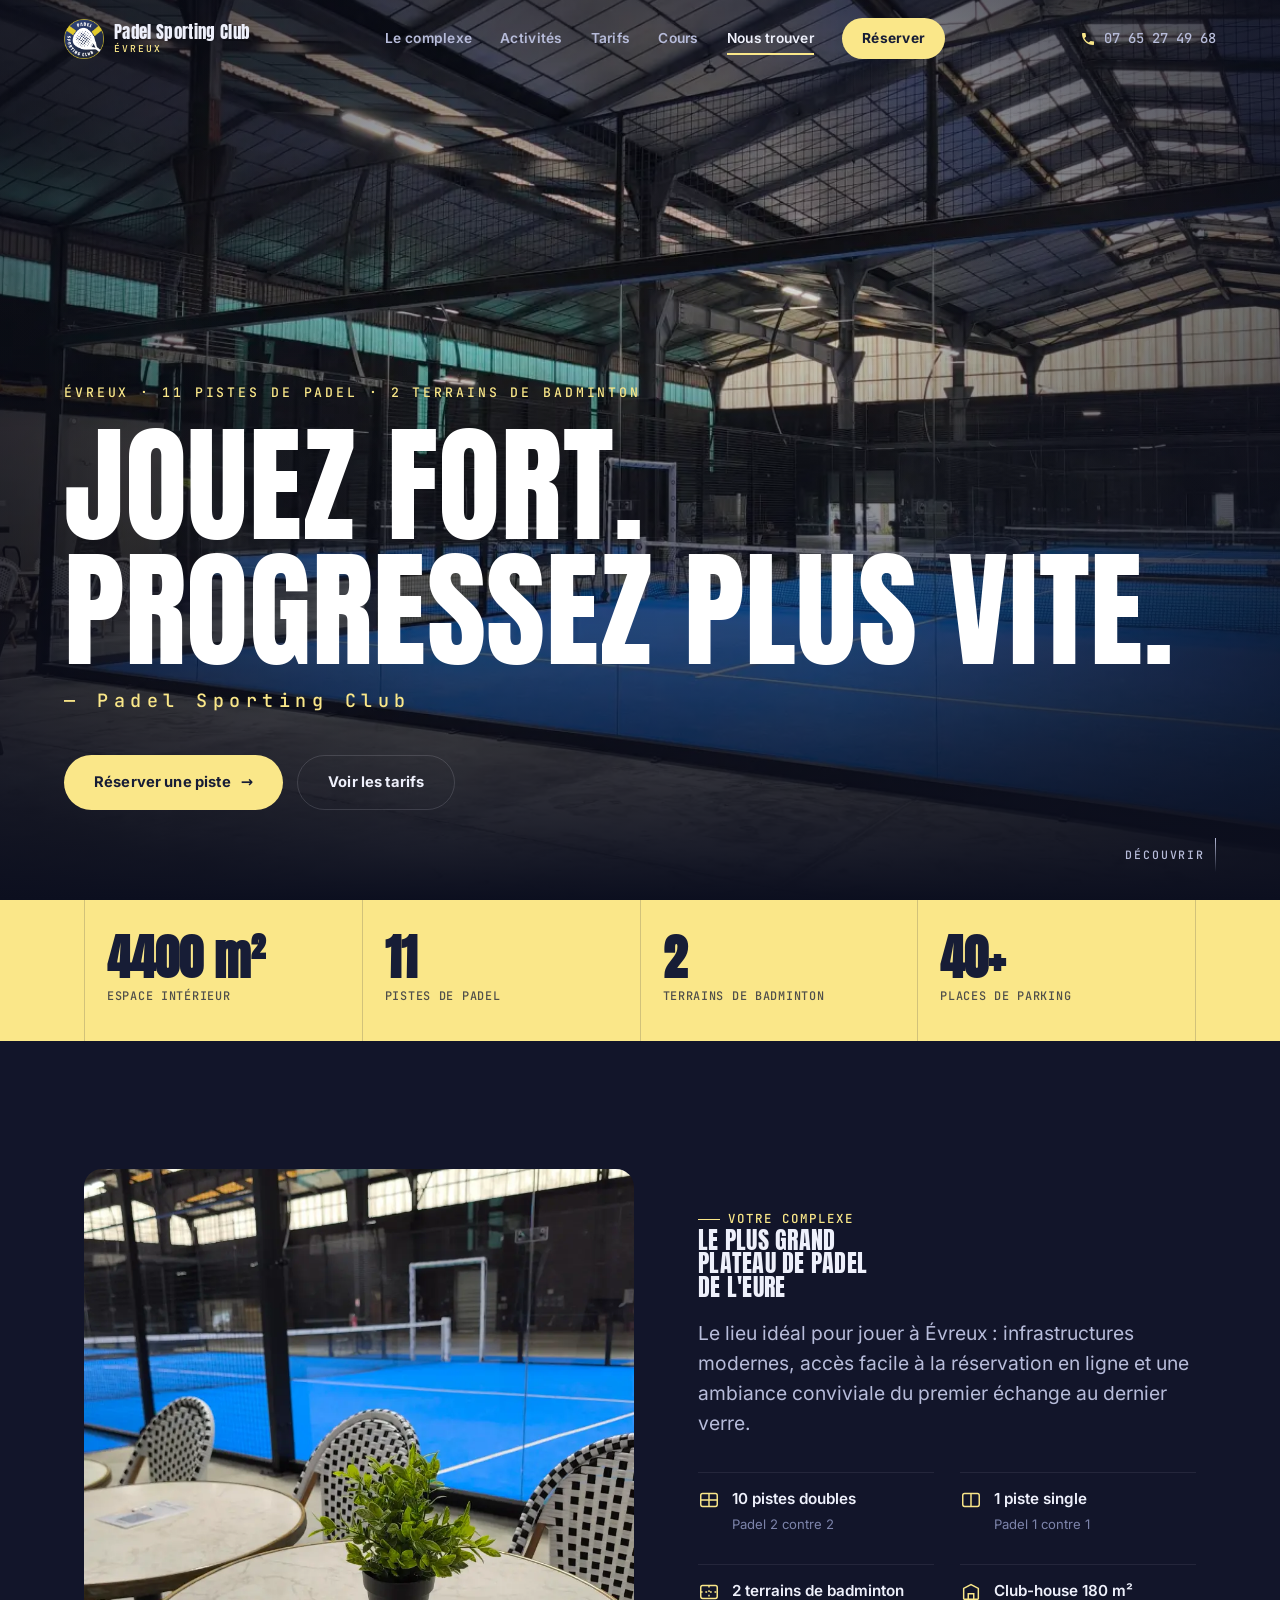
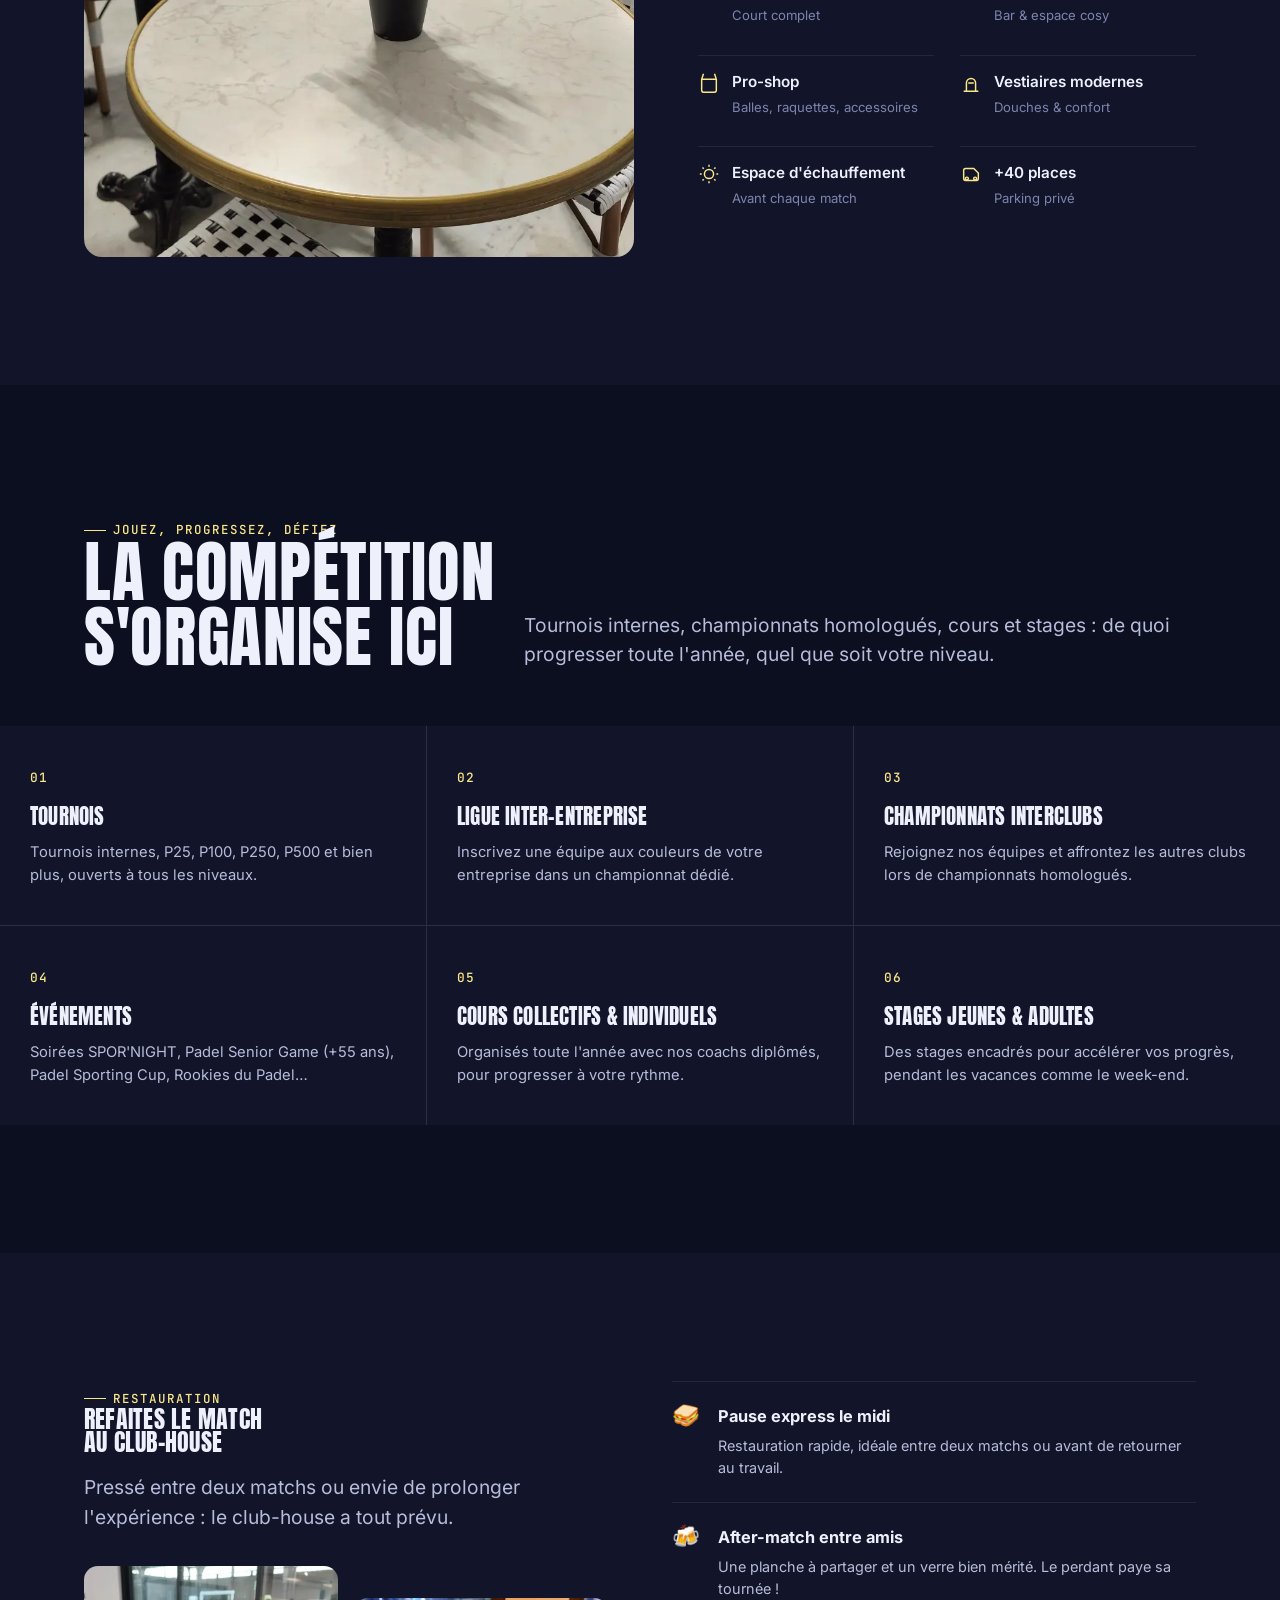
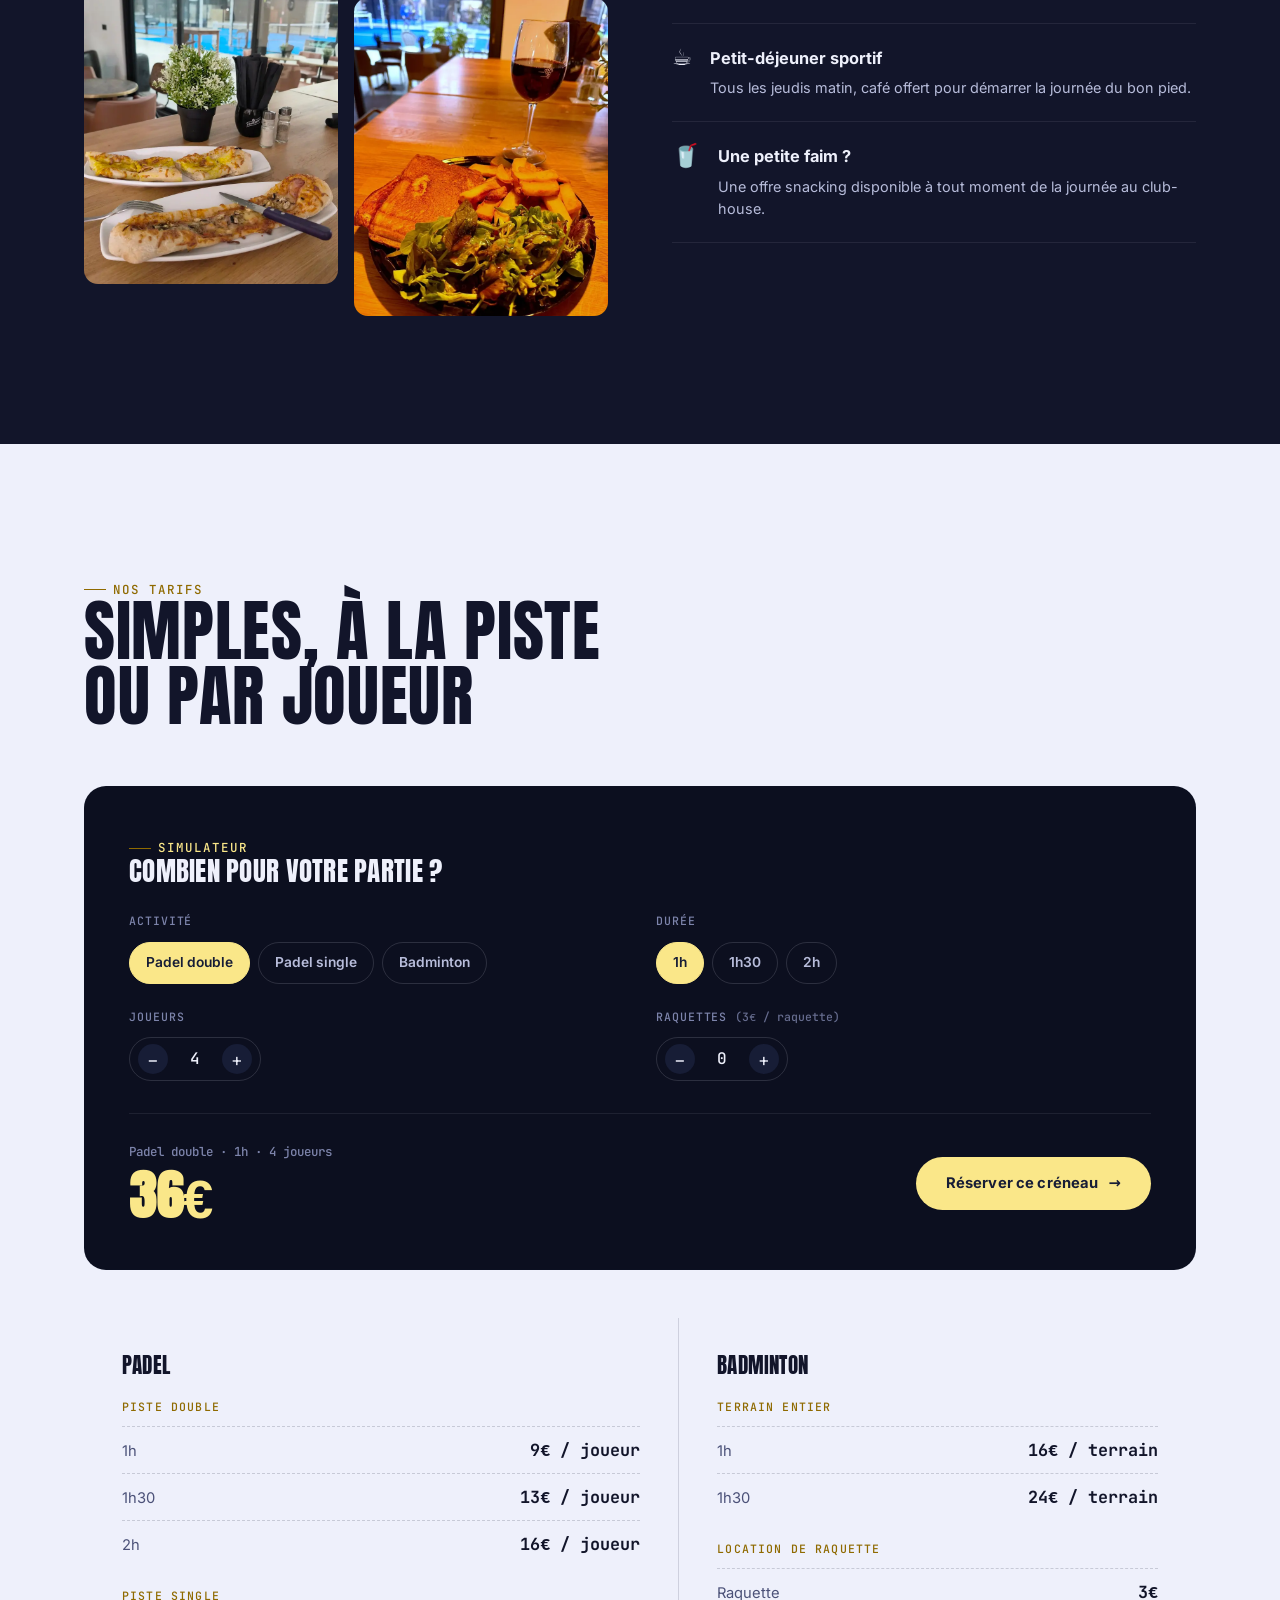
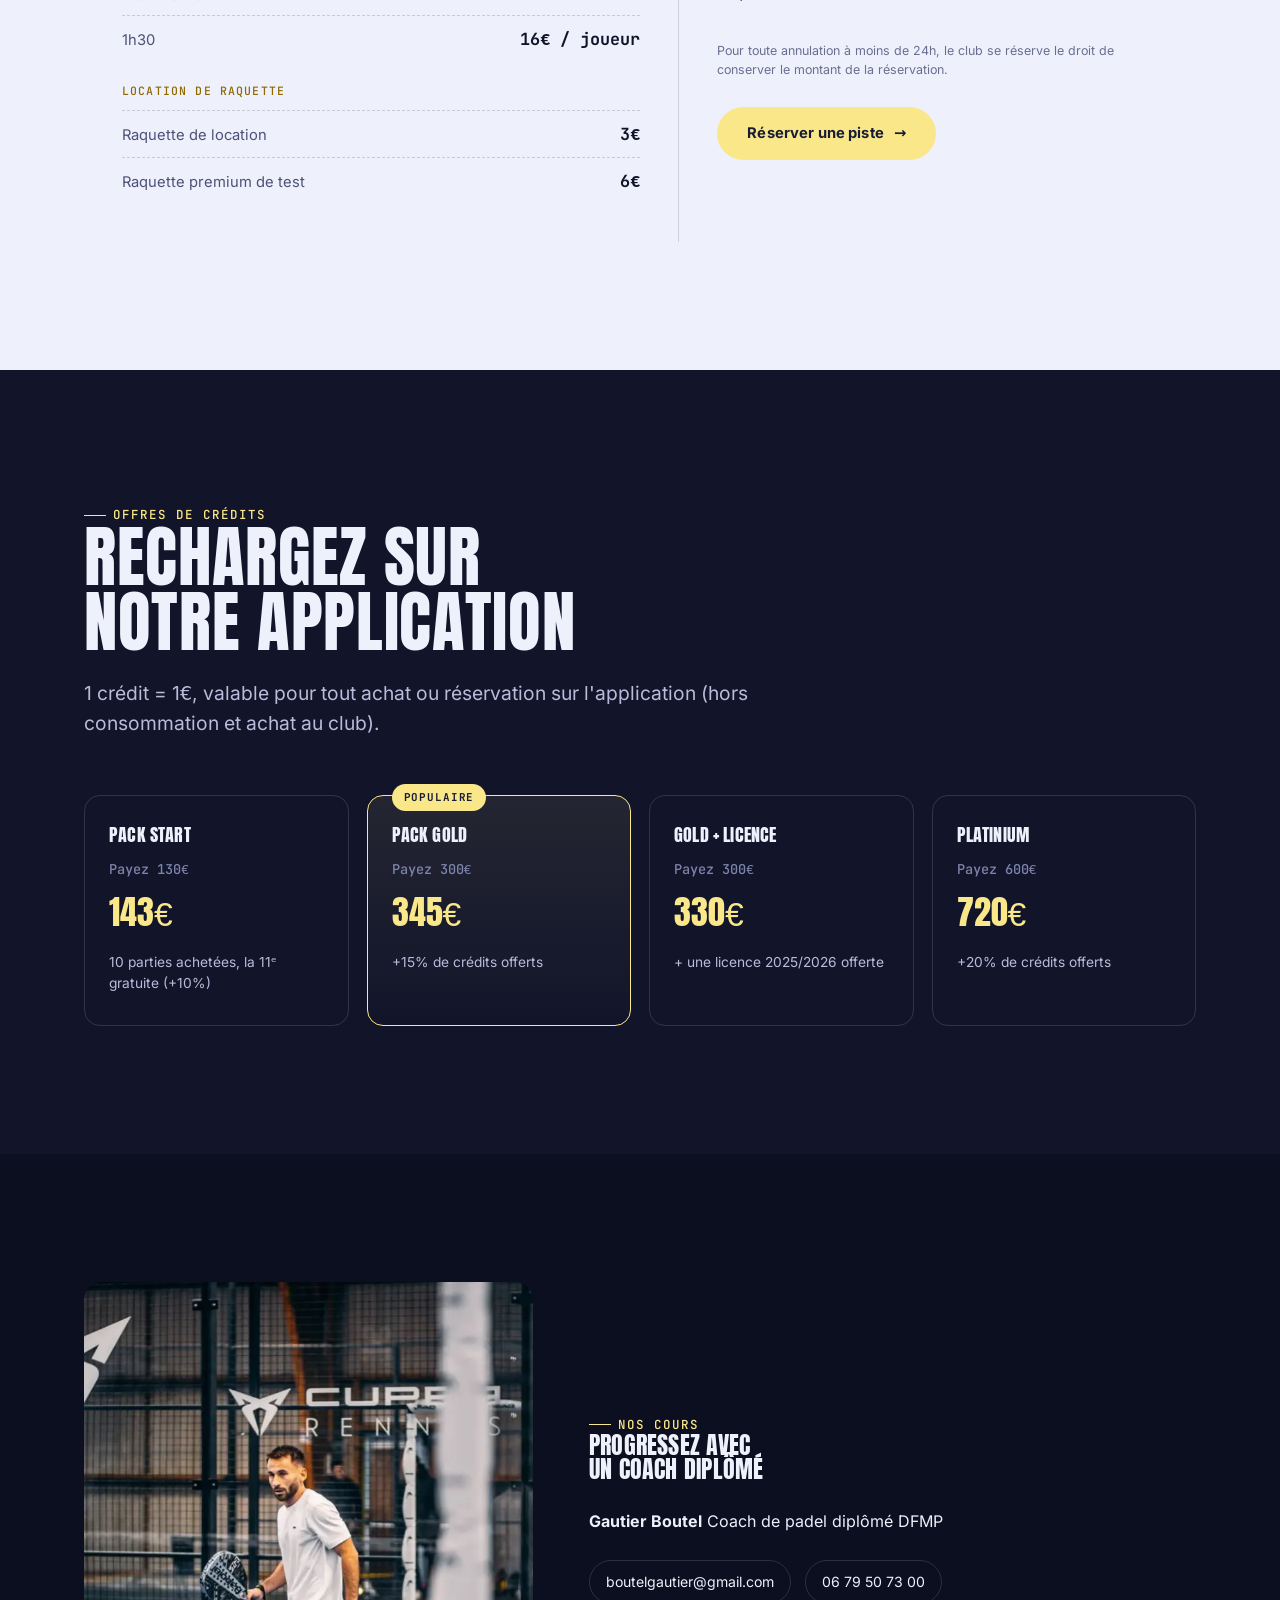
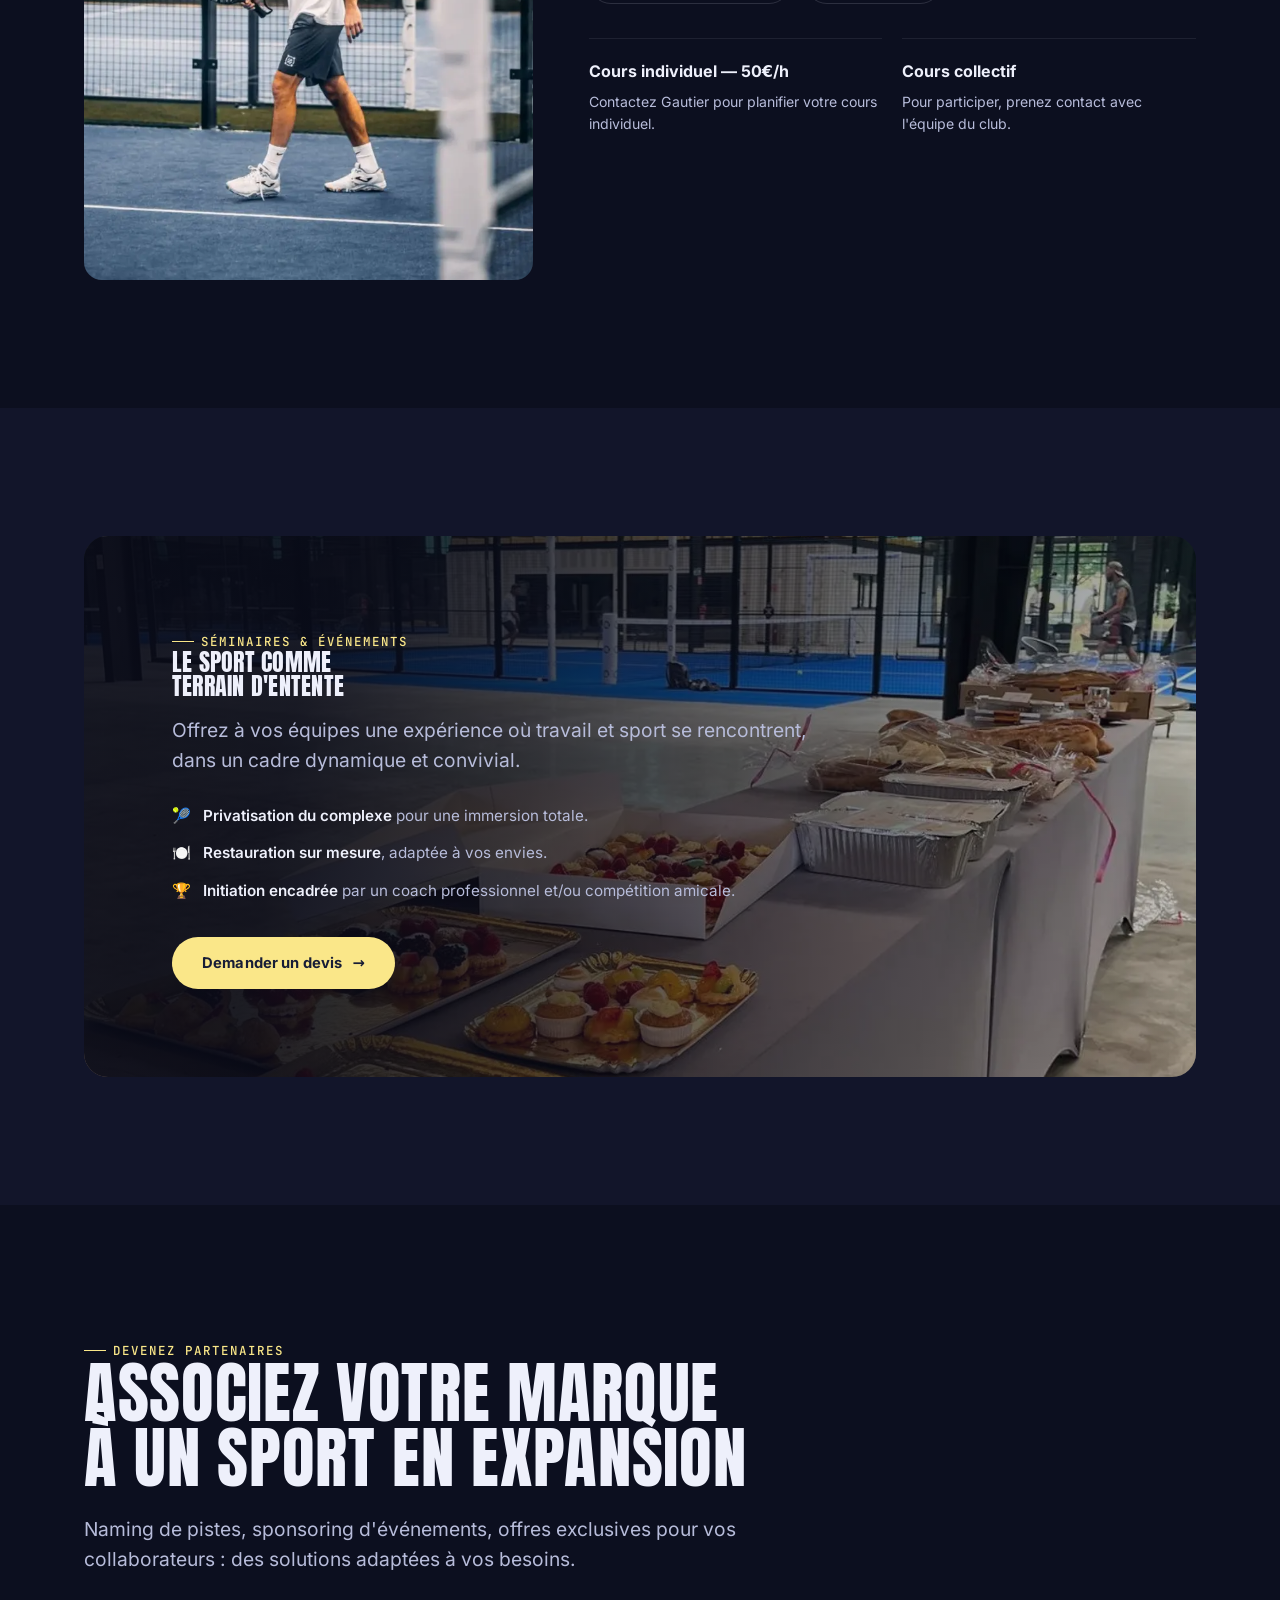
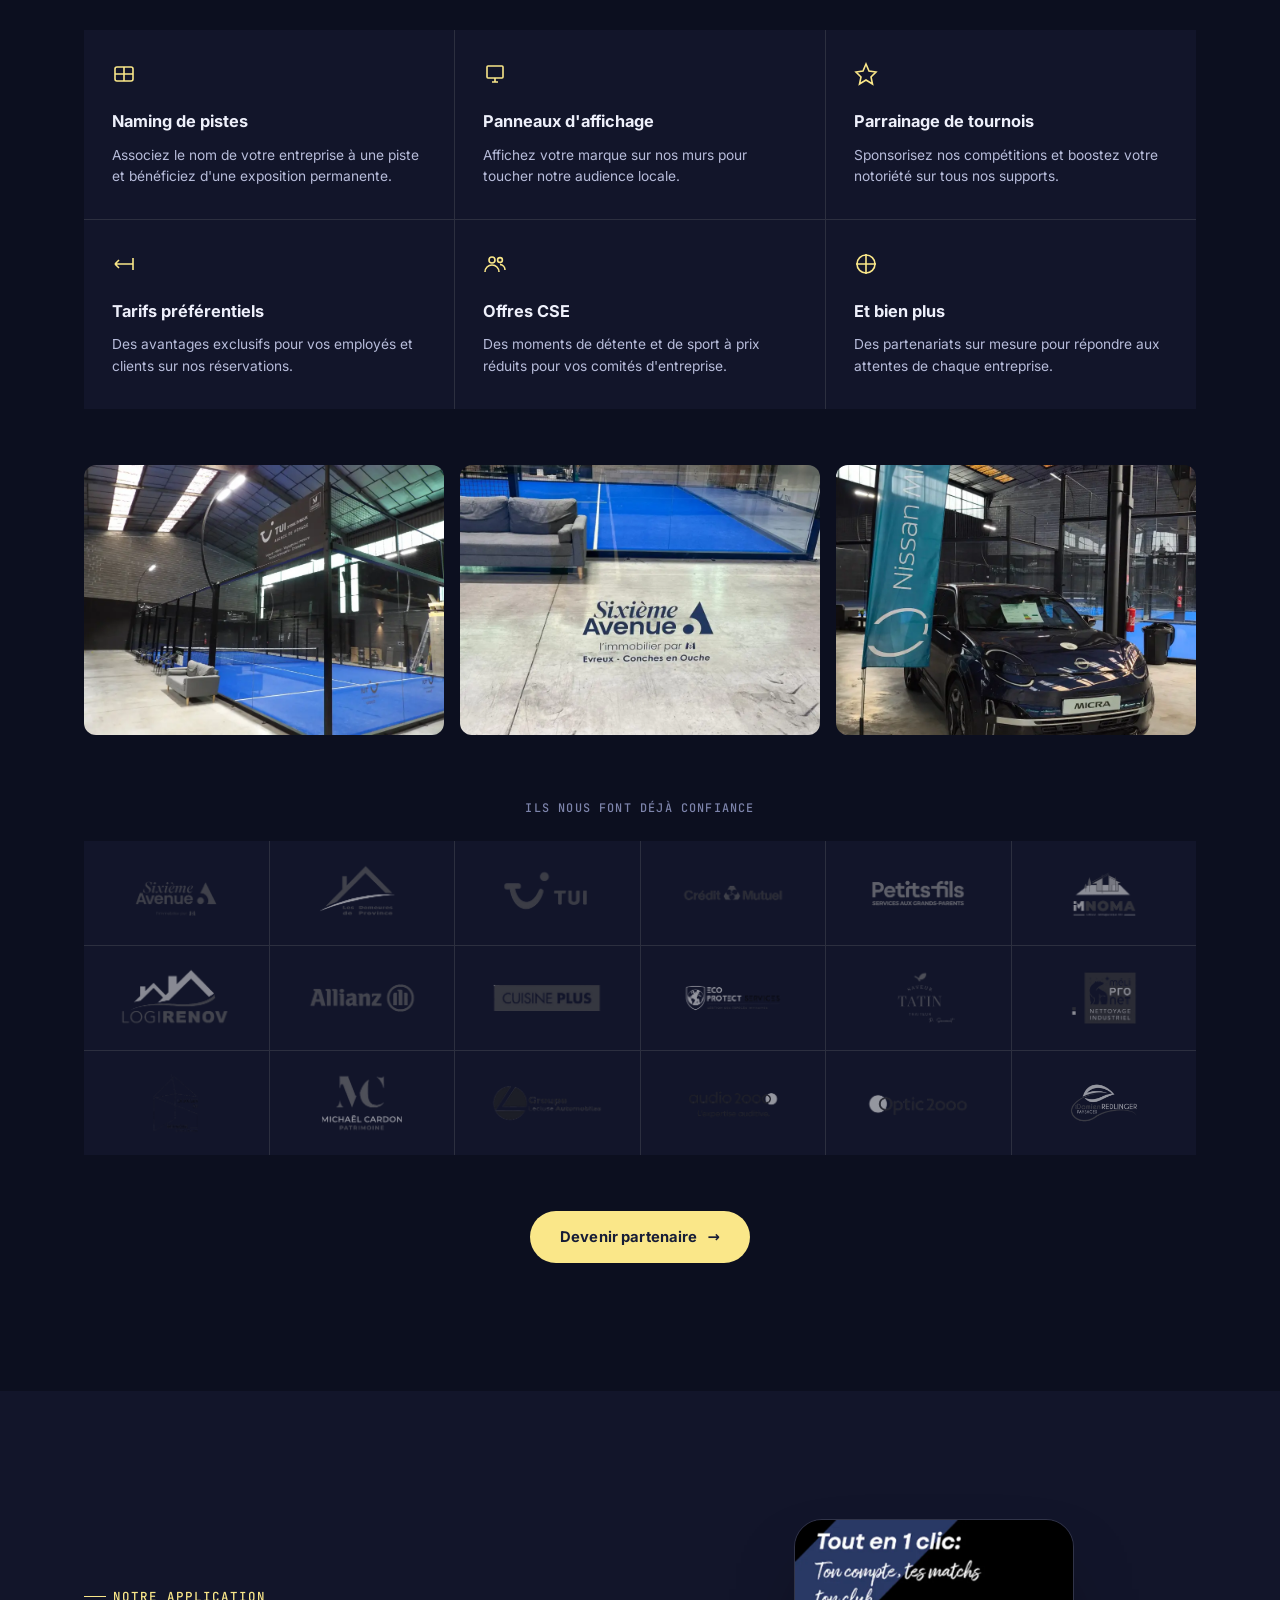
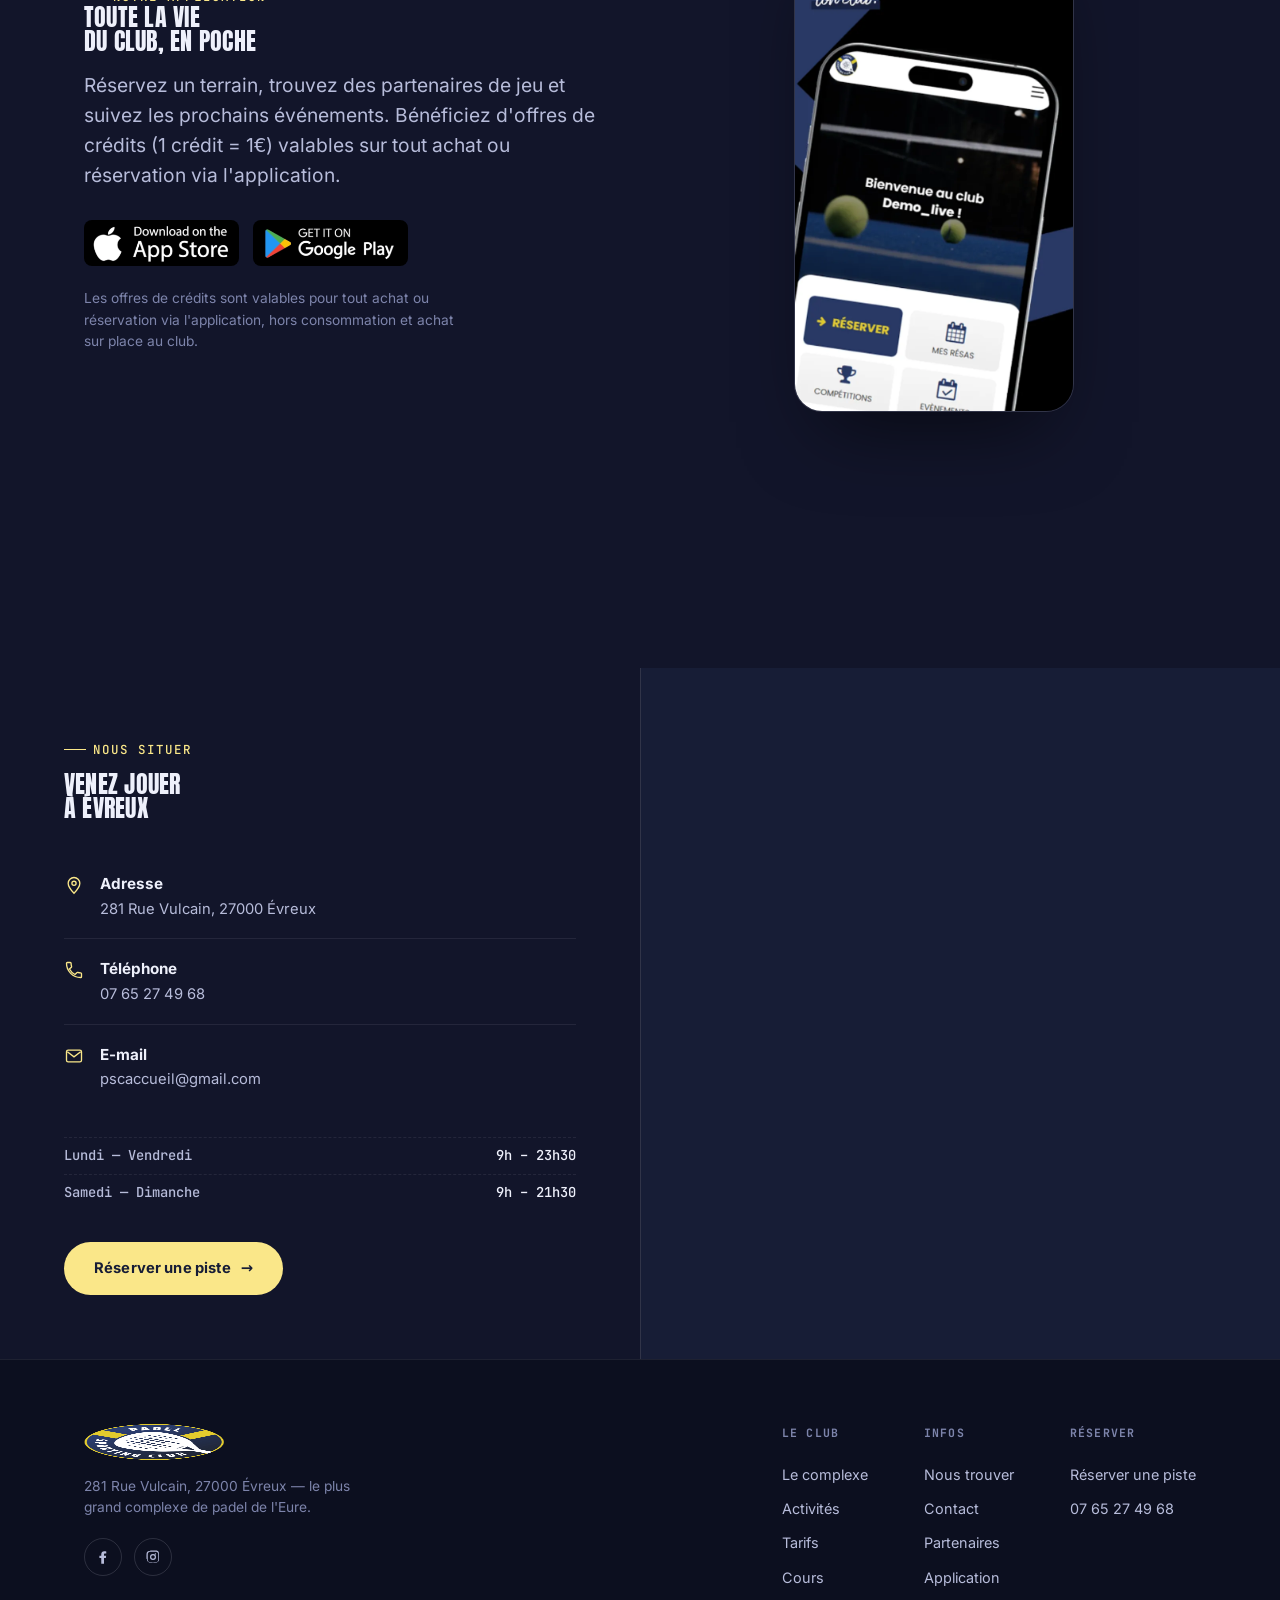
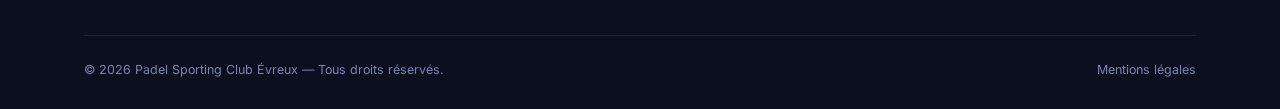
==== commit a9af44a0: "Fix simulator contrast and add a proper social share image The player/racket counters in the price s" ====
--- a/index.html
+++ b/index.html
@@ -11,16 +11,16 @@
 <meta property="og:site_name" content="Padel Sporting Club Évreux" />
 <meta property="og:title" content="Padel Sporting Club Évreux — Réservez, jouez, progressez" />
 <meta property="og:description" content="10 pistes de padel doubles, 1 piste single, 2 terrains de badminton et un club-house de 180 m². Réservation en ligne, cours, tournois et événements." />
-<meta property="og:image" content="https://padel-sporting-club.vercel.app/assets/img/hero-1600.webp" />
-<meta property="og:image:width" content="1600" />
-<meta property="og:image:height" content="900" />
+<meta property="og:image" content="https://padel-sporting-club.vercel.app/assets/img/og-image.jpg" />
+<meta property="og:image:width" content="1200" />
+<meta property="og:image:height" content="630" />
 <meta property="og:url" content="https://padel-sporting-club.vercel.app/" />
 <meta property="og:type" content="website" />
 <meta property="og:locale" content="fr_FR" />
 <meta name="twitter:card" content="summary_large_image" />
 <meta name="twitter:title" content="Padel Sporting Club Évreux — Réservez, jouez, progressez" />
 <meta name="twitter:description" content="10 pistes de padel doubles, 1 piste single, 2 terrains de badminton et un club-house de 180 m² à Évreux." />
-<meta name="twitter:image" content="https://padel-sporting-club.vercel.app/assets/img/hero-1600.webp" />
+<meta name="twitter:image" content="https://padel-sporting-club.vercel.app/assets/img/og-image.jpg" />
 <link rel="preload" href="assets/fonts/anton-400-latin.woff2" as="font" type="font/woff2" crossorigin />
 <link rel="preload" href="assets/fonts/inter-600-latin.woff2" as="font" type="font/woff2" crossorigin />
 <link rel="preload" href="assets/img/hero-1600.webp" as="image" fetchpriority="high" />
@@ -33,7 +33,7 @@
   "@id": "https://padel-sporting-club.vercel.app/#club",
   "name": "Padel Sporting Club Évreux",
   "url": "https://padel-sporting-club.vercel.app/",
-  "image": "https://padel-sporting-club.vercel.app/assets/img/hero-1600.webp",
+  "image": "https://padel-sporting-club.vercel.app/assets/img/og-image.jpg",
   "description": "Complexe de padel et badminton à Évreux : 10 pistes doubles, 1 piste single, 2 terrains de badminton, club-house, pro-shop et cours avec coach diplômé.",
   "telephone": "+33765274968",
   "email": "pscaccueil@gmail.com",
--- a/assets/styles.css
+++ b/assets/styles.css
@@ -340,9 +340,11 @@
 
 /* ---------- price simulator ---------- */
 .simulator{
-  background:var(--navy-950);border-radius:22px;padding:clamp(28px,4vw,44px);
+  background:var(--navy-950);color:var(--ink);border-radius:22px;padding:clamp(28px,4vw,44px);
   margin-bottom:48px;border:1px solid rgba(23,29,54,.08);
 }
+.sim-value{color:var(--ink)}
+.sim-step{color:var(--ink)}
 .sim-head h3{color:var(--ink);font-size:clamp(1.3rem,2.4vw,1.7rem)}
 .sim-head .eyebrow{color:var(--yellow)}
 .sim-body{display:grid;grid-template-columns:1fr 1fr;gap:24px 32px;margin-top:28px}
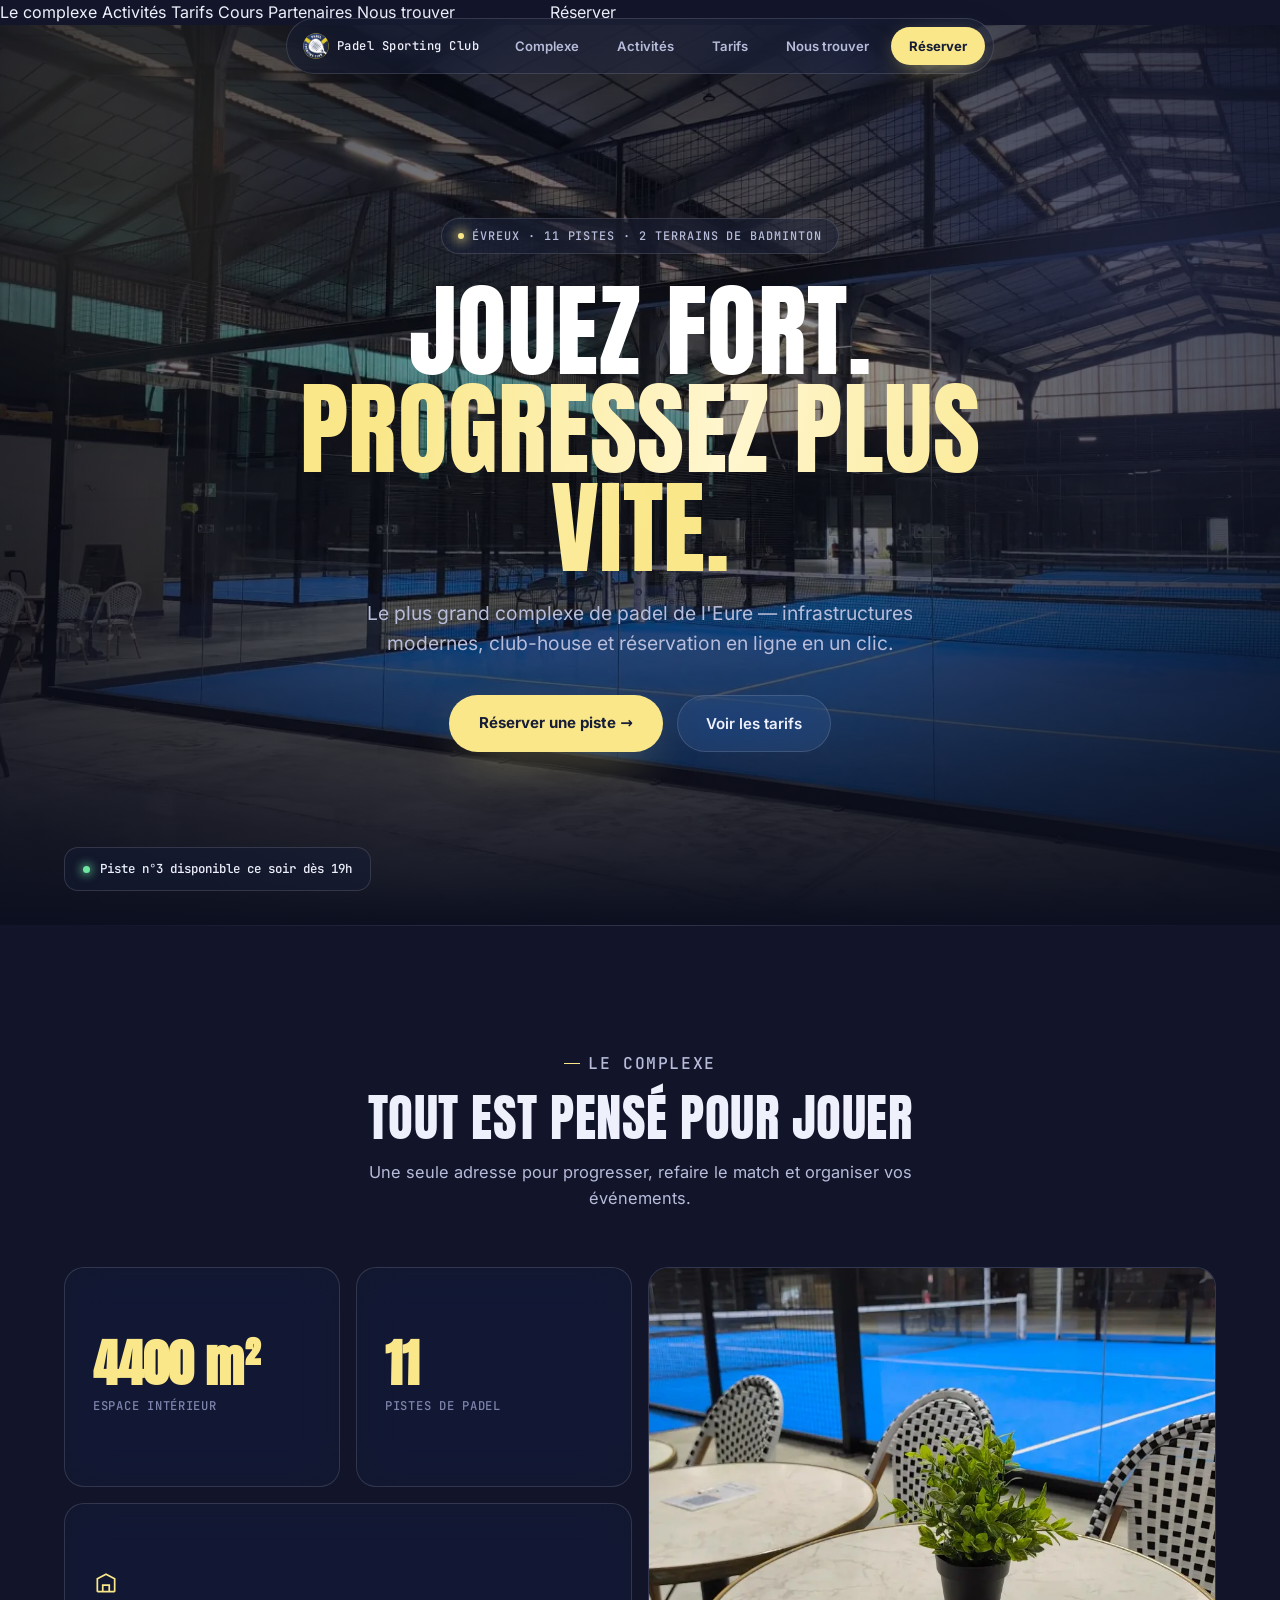
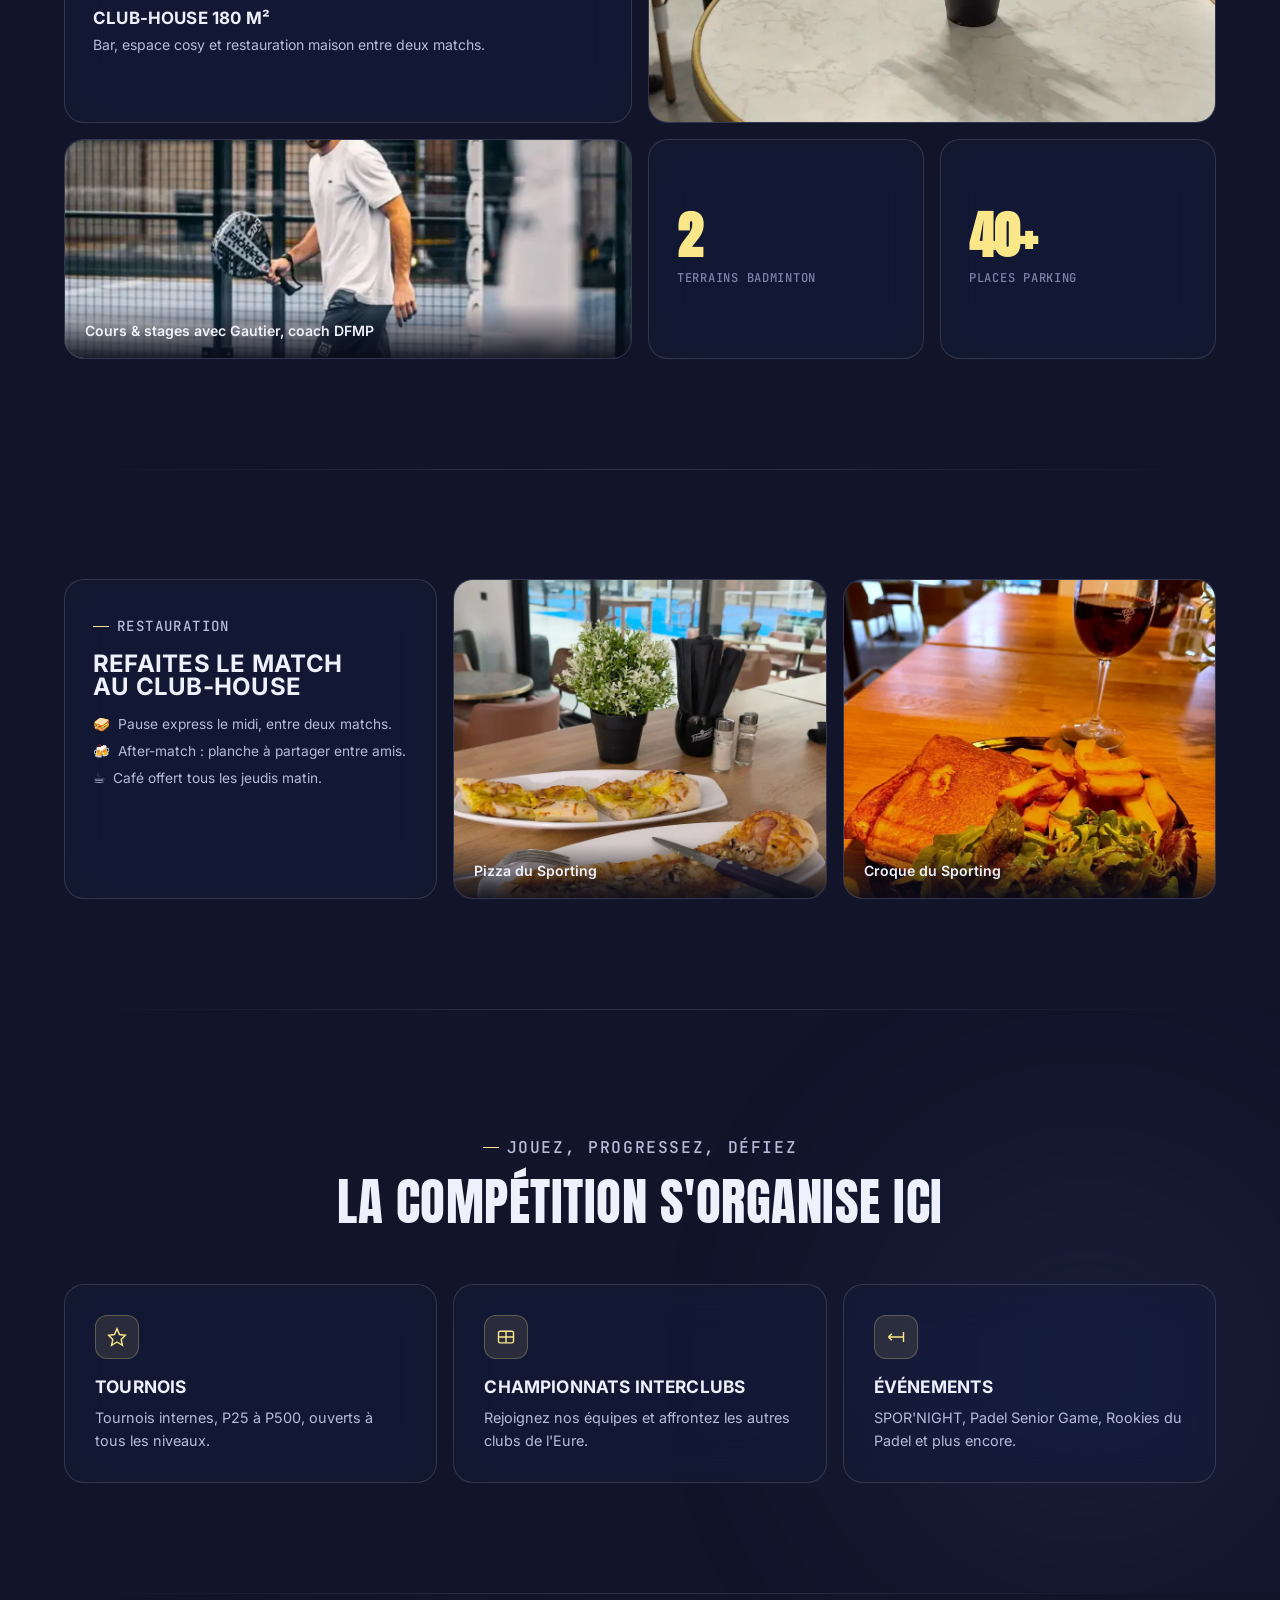
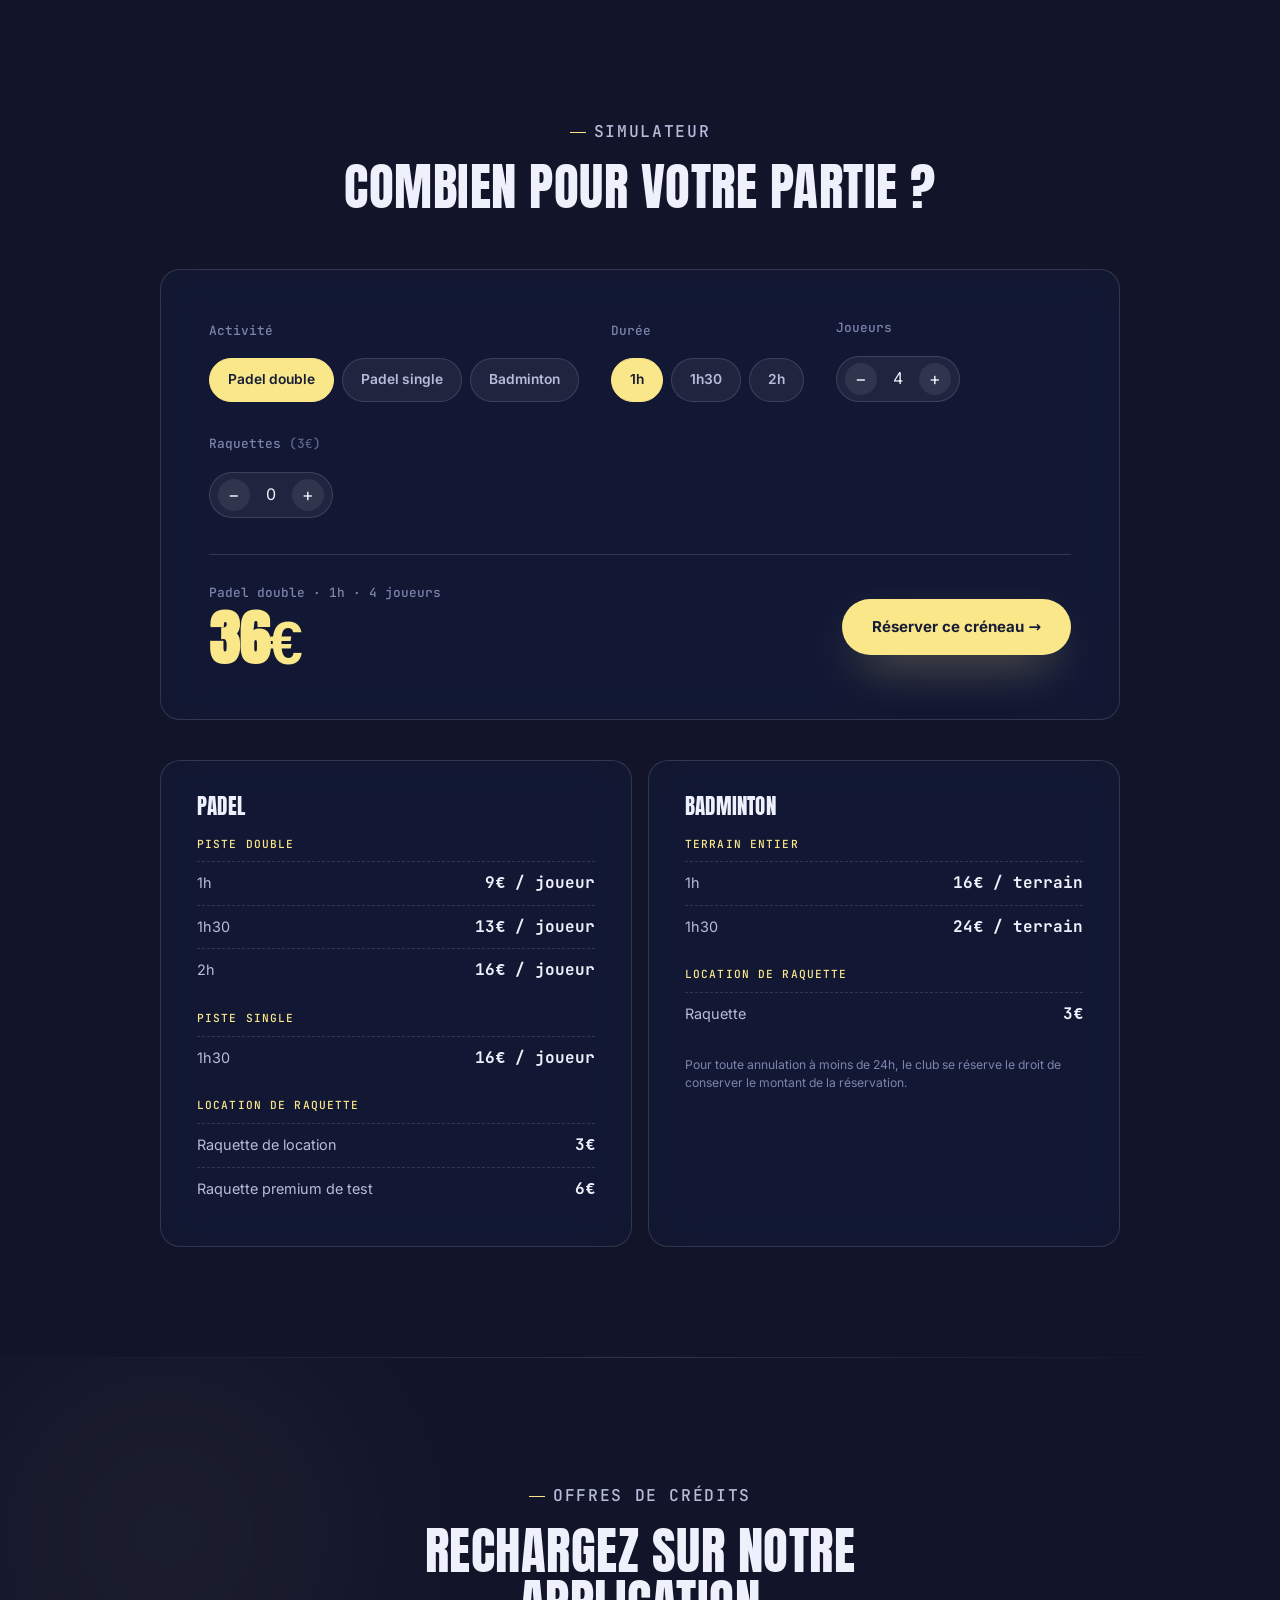
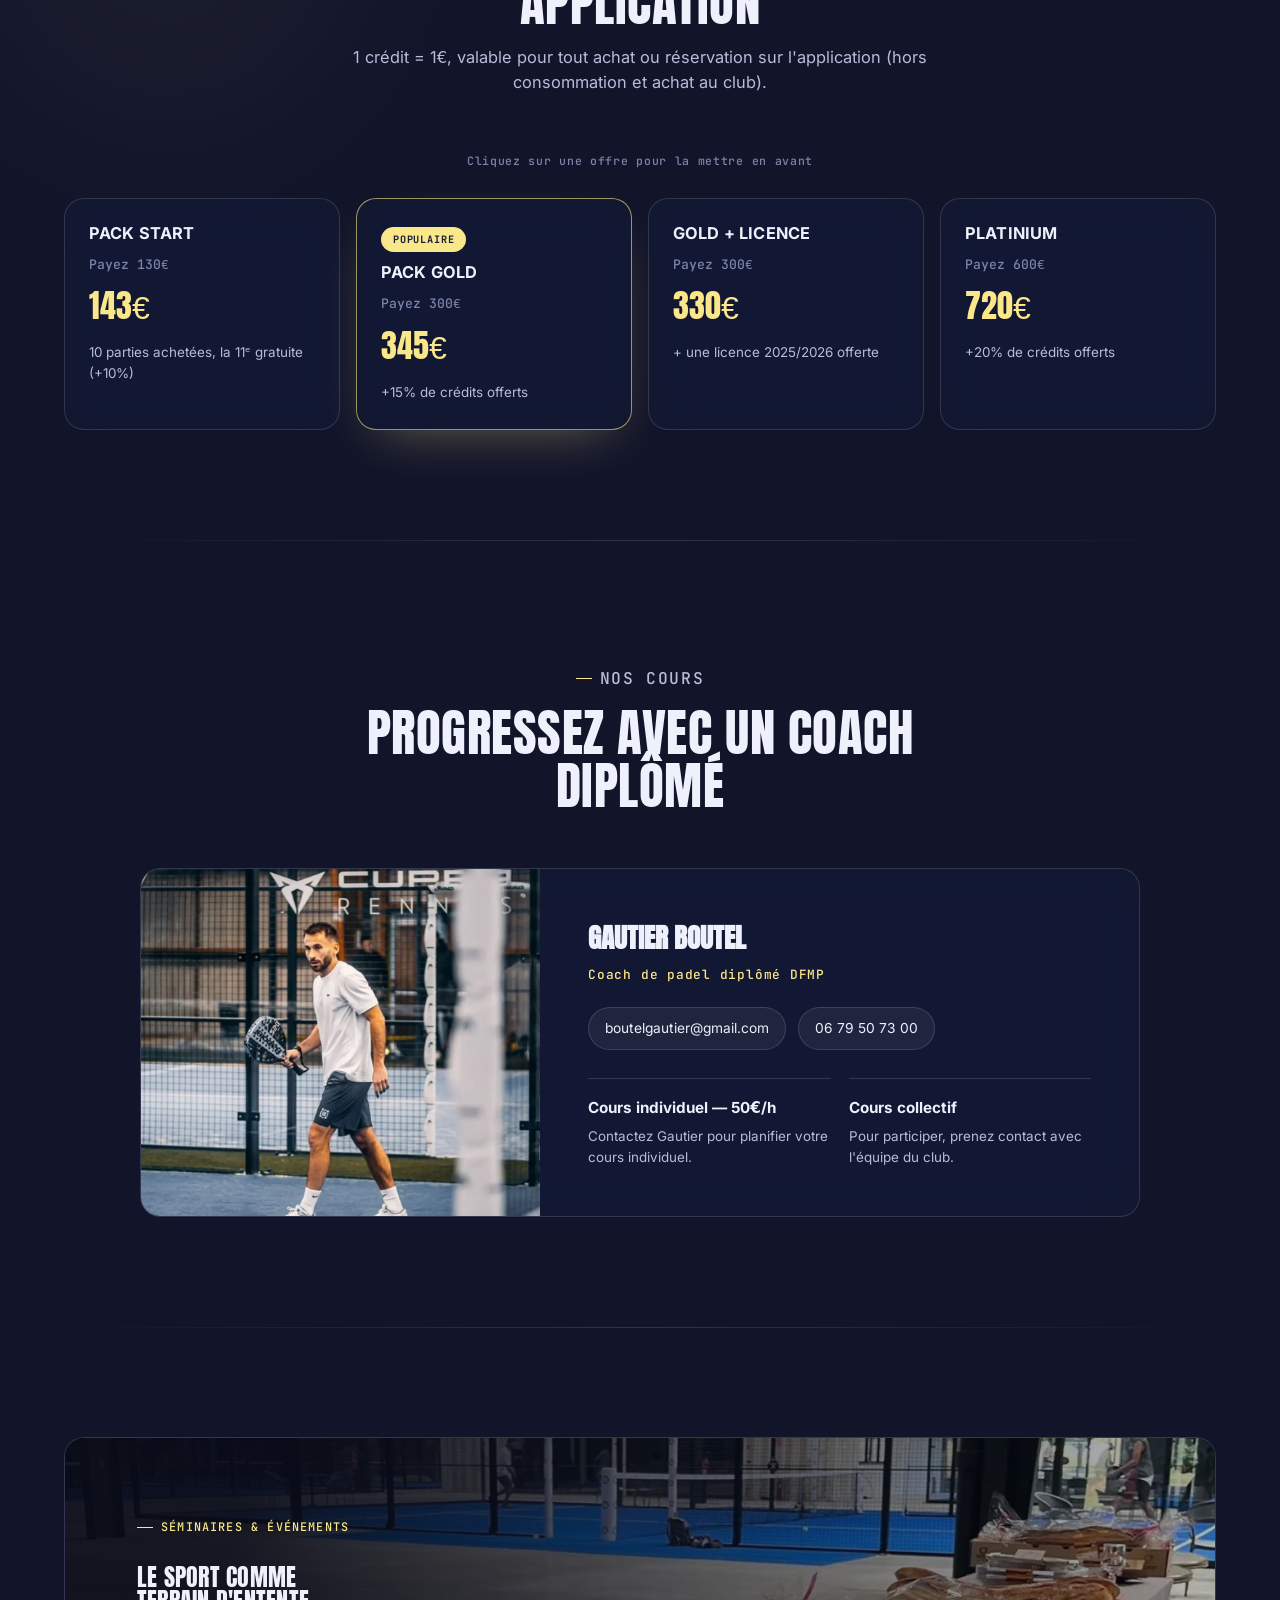
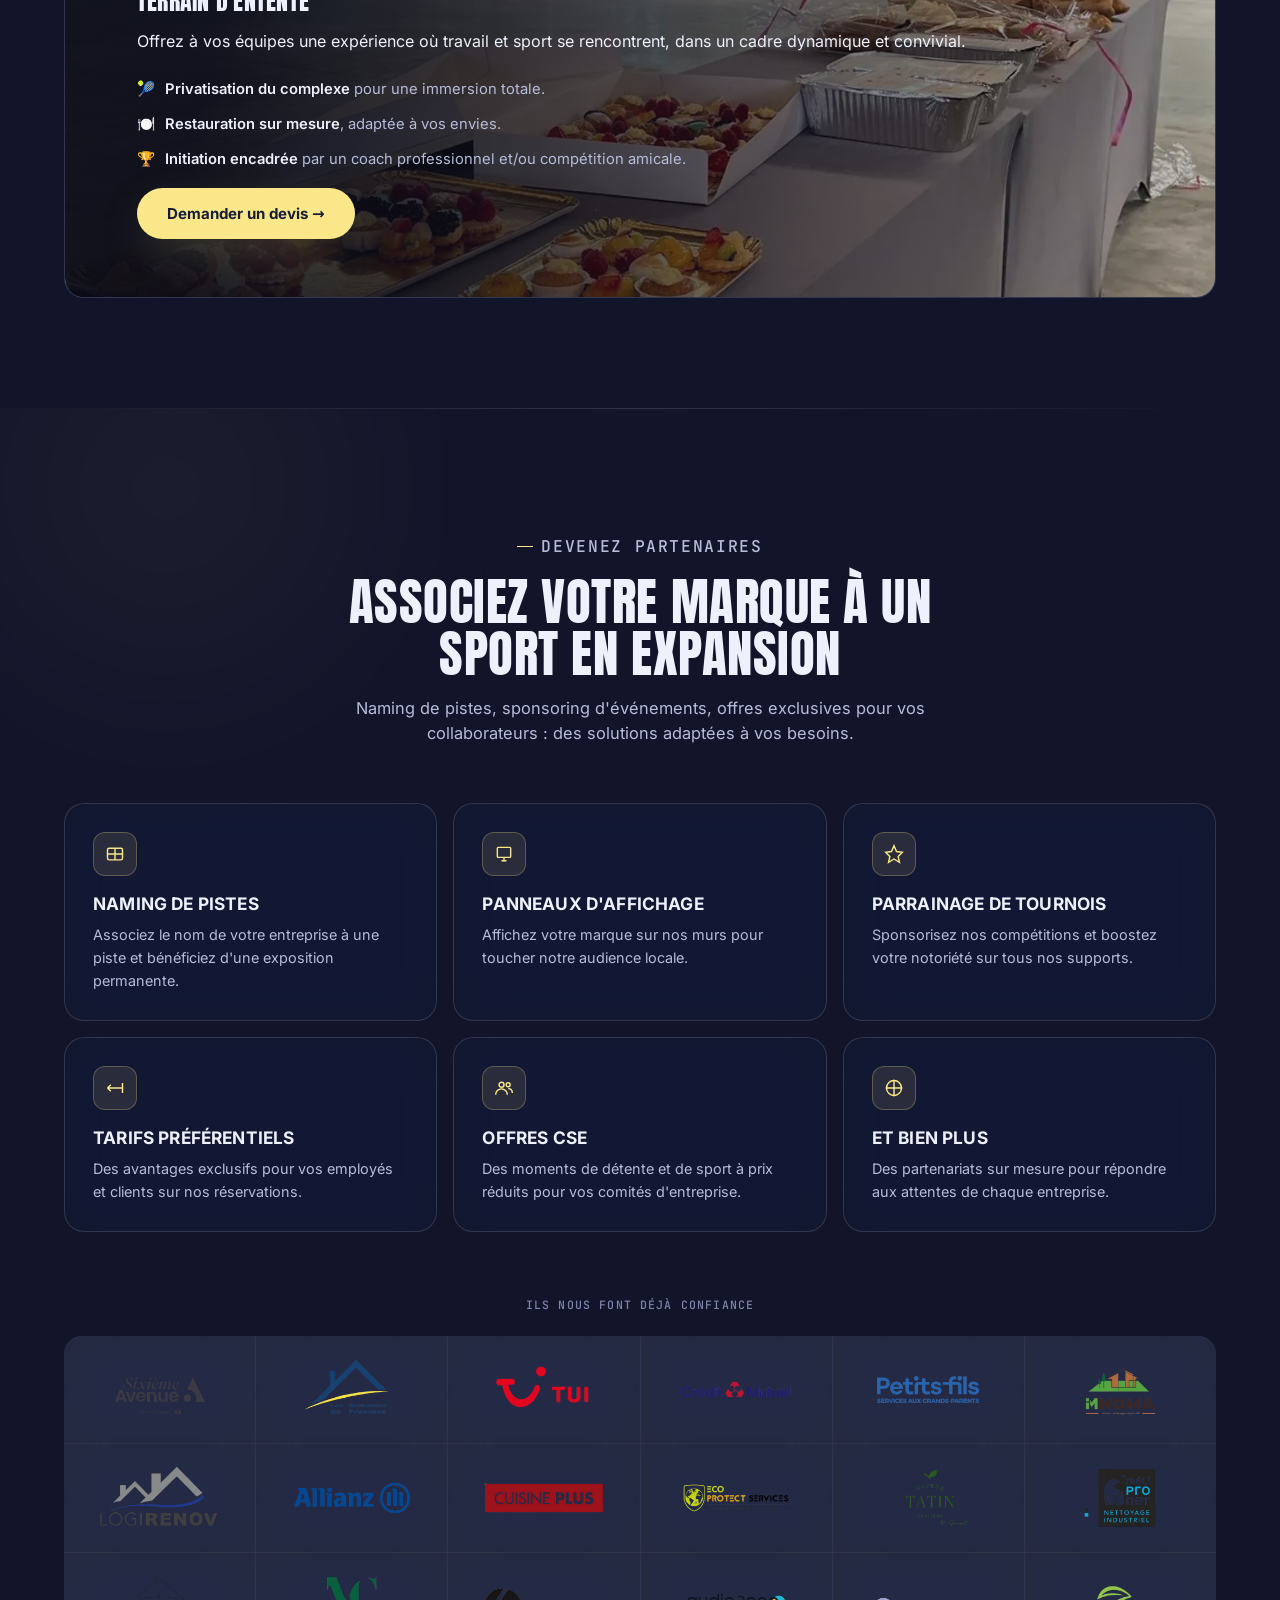
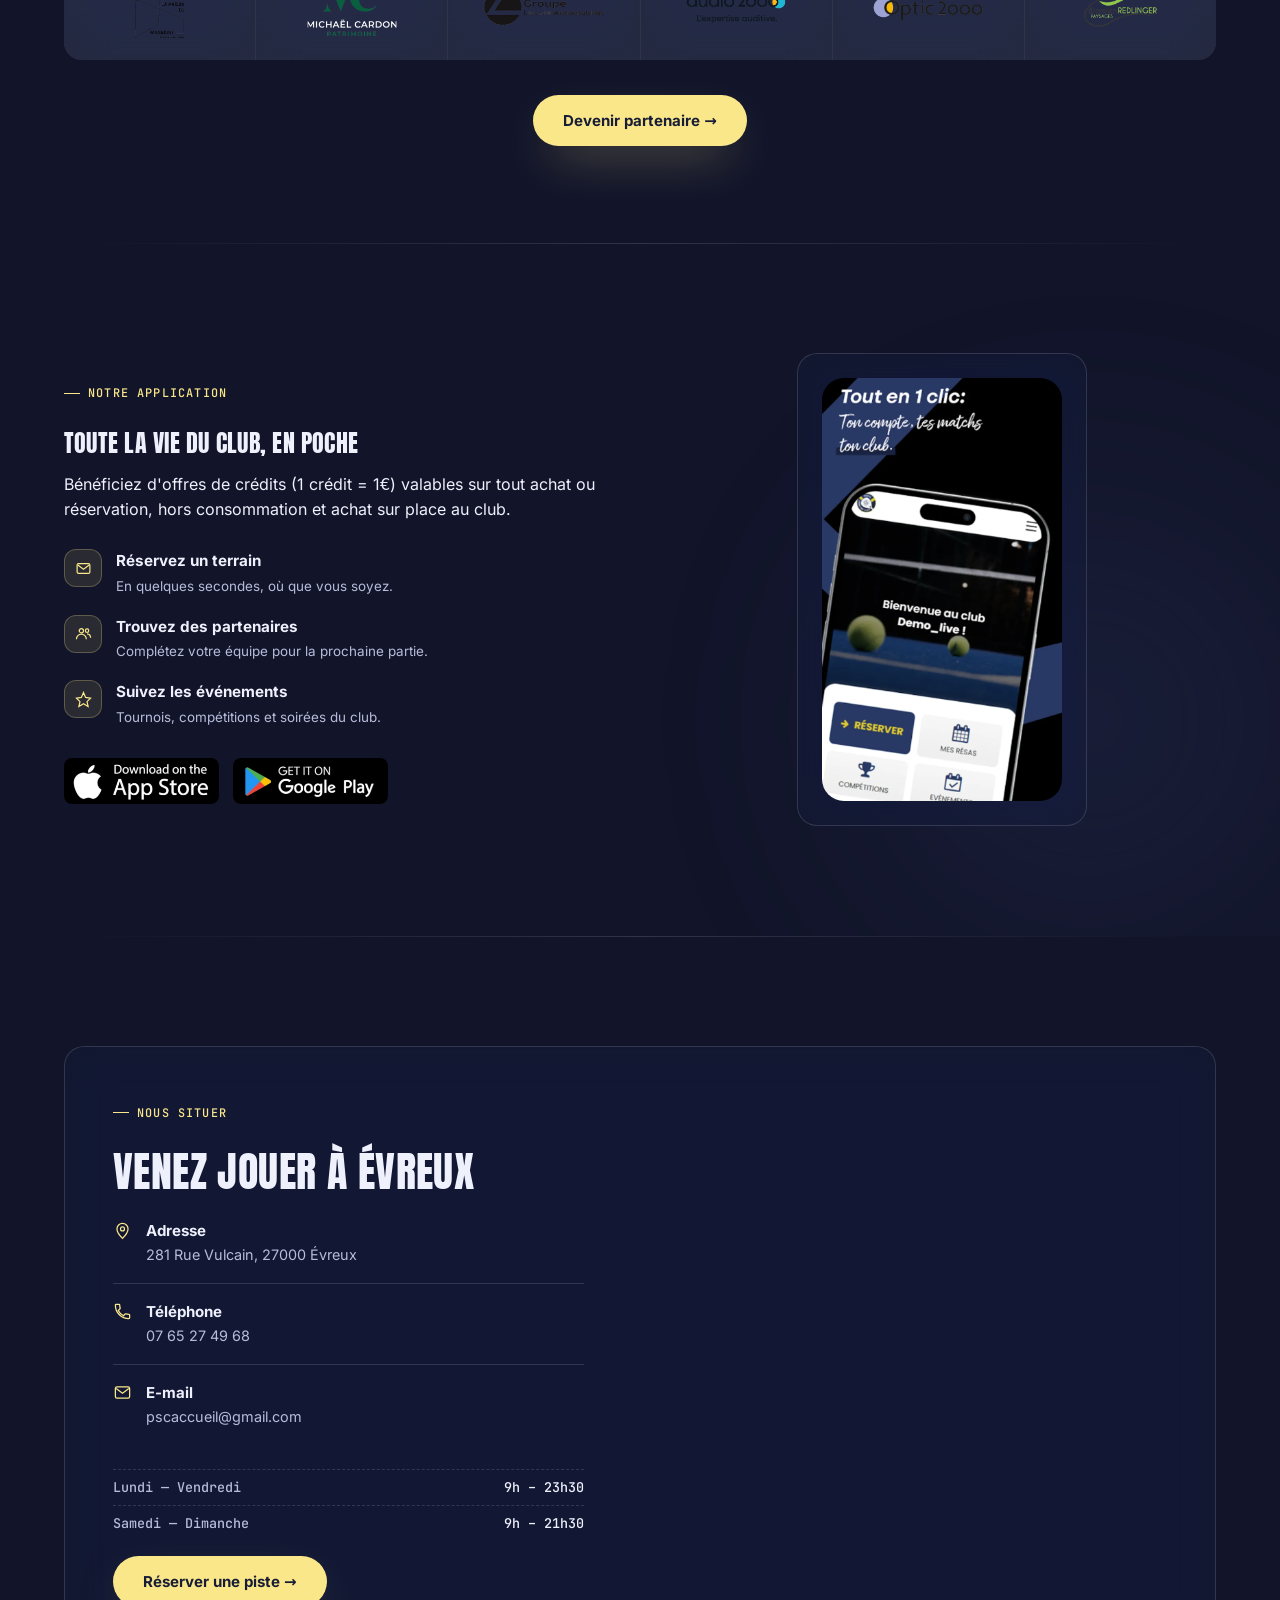
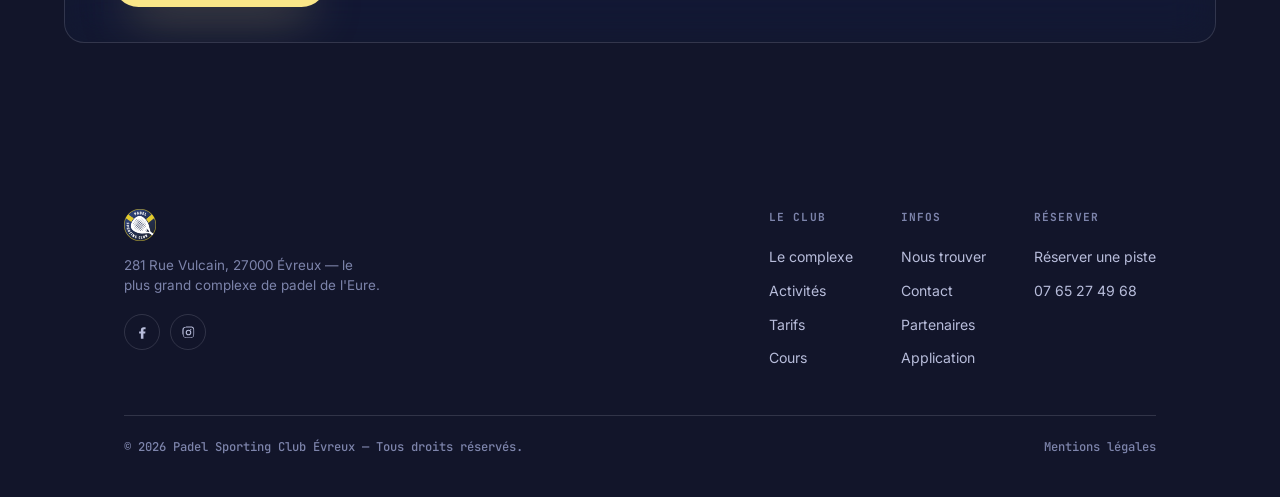
==== commit b6a326e7: "Redesign homepage: bento grid, glassmorphism, price simulator New art direction for the homepage ins" ====
--- a/index.html
+++ b/index.html
@@ -24,8 +24,9 @@
 <link rel="preload" href="assets/fonts/anton-400-latin.woff2" as="font" type="font/woff2" crossorigin />
 <link rel="preload" href="assets/fonts/inter-600-latin.woff2" as="font" type="font/woff2" crossorigin />
 <link rel="preload" href="assets/img/hero-1600.webp" as="image" fetchpriority="high" />
-<link rel="stylesheet" href="assets/fonts/fonts.css?v=1" />
-<link rel="stylesheet" href="assets/styles.css?v=1" />
+<link rel="stylesheet" href="assets/fonts/fonts.css?v=2" />
+<link rel="stylesheet" href="assets/styles.css?v=2" />
+<link rel="stylesheet" href="assets/home.css?v=2" />
 <script type="application/ld+json">
 {
   "@context": "https://schema.org",
@@ -60,561 +61,460 @@
 </head>
 <body>
 
+<div class="noise" aria-hidden="true"></div>
+
 <a class="skip-link" href="#main">Aller au contenu</a>
 
-<header class="hd" id="hd">
-  <a href="#top" class="hd-logo" aria-label="Padel Sporting Club — accueil">
-    <img src="assets/img/logo.png" alt="Padel Sporting Club" width="40" height="40" />
-    <span class="hd-logo-text">Padel Sporting Club<span>Évreux</span></span>
-  </a>
-
-  <nav class="nav" id="nav" aria-label="Navigation principale">
-    <a href="#complexe" data-spy="complexe">Le complexe</a>
-    <a href="#activites" data-spy="activites">Activités</a>
-    <a href="#tarifs" data-spy="tarifs">Tarifs</a>
-    <a href="#cours" data-spy="cours">Cours</a>
-    <a href="#situer" data-spy="situer">Nous trouver</a>
-    <a href="https://padelevreux.mymobileapp.fr/installation?q=18022025104104" class="n-cta">Réserver</a>
+<div class="c-nav-outer">
+  <nav class="c-nav" aria-label="Navigation principale">
+    <a href="#top" class="c-nav-brand" aria-label="Padel Sporting Club — accueil"><img src="assets/img/logo.png" alt="" /><span>Padel Sporting Club</span></a>
+    <a href="#complexe" class="c-link">Complexe</a>
+    <a href="#activites" class="c-link">Activités</a>
+    <a href="#tarifs" class="c-link">Tarifs</a>
+    <a href="#situer" class="c-link">Nous trouver</a>
+    <a href="https://padelevreux.mymobileapp.fr/installation?q=18022025104104" class="c-cta">Réserver</a>
+    <button class="c-burger" id="c-burger" aria-expanded="false" aria-controls="c-mobile-panel" aria-label="Ouvrir le menu"><span></span><span></span><span></span></button>
   </nav>
-
-  <div class="hd-right">
-    <a class="hd-tel" href="tel:+33765274968" aria-label="Appeler le Padel Sporting Club au 07 65 27 49 68">
-      <svg class="ico" viewBox="0 0 24 24" aria-hidden="true" focusable="false"><path d="M6.6 10.8a15.1 15.1 0 0 0 6.6 6.6l2.2-2.2a1 1 0 0 1 1-.24 11.4 11.4 0 0 0 3.6.58 1 1 0 0 1 1 1V20a1 1 0 0 1-1 1A17 17 0 0 1 3 4a1 1 0 0 1 1-1h3.5a1 1 0 0 1 1 1c0 1.25.2 2.46.58 3.6a1 1 0 0 1-.25 1z"/></svg>
-      <span class="hd-tel-num">07 65 27 49 68</span>
-    </a>
-    <button class="burger" id="burger" aria-expanded="false" aria-controls="nav" aria-label="Ouvrir le menu">
-      <span></span><span></span><span></span>
-    </button>
-  </div>
-</header>
-
-<div class="nav-backdrop" id="nav-backdrop" hidden></div>
+</div>
+<div class="c-mobile-panel" id="c-mobile-panel">
+  <a href="#complexe">Le complexe</a>
+  <a href="#activites">Activités</a>
+  <a href="#tarifs">Tarifs</a>
+  <a href="#cours">Cours</a>
+  <a href="#partenaires">Partenaires</a>
+  <a href="#situer">Nous trouver</a>
+  <a href="https://padelevreux.mymobileapp.fr/installation?q=18022025104104" class="c-cta">Réserver</a>
+</div>
 
 <main id="main">
+<div class="c-wrap">
 <span id="top"></span>
 
 <!-- ===================== HERO ===================== -->
-<section class="hero" id="hero">
-  <div class="hero-media">
-    <img src="assets/img/hero-1600.webp"
-         srcset="assets/img/hero-900.webp 900w, assets/img/hero-1600.webp 1600w, assets/img/hero-2400.webp 2400w"
-         sizes="100vw" width="1600" height="900" fetchpriority="high" decoding="async"
-         alt="Piste de padel vitrée éclairée la nuit, vue depuis les tribunes du club" />
-  </div>
-  <div class="hero-in">
-    <p class="hero-kicker">Évreux · 11 pistes de padel · 2 terrains de badminton</p>
-    <h1>
-      <span class="line"><span>Jouez fort.</span></span>
-      <span class="line"><span>Progressez plus vite.</span></span>
-    </h1>
-    <p class="hero-city">— Padel Sporting Club</p>
-    <div class="hero-row">
-      <div class="hero-actions">
-        <a class="btn btn-primary" href="https://padelevreux.mymobileapp.fr/installation?q=18022025104104">
-          Réserver une piste <span class="btn-arrow">→</span>
-        </a>
-        <a class="btn btn-ghost" href="#tarifs">Voir les tarifs</a>
-      </div>
-    </div>
-  </div>
-  <div class="hero-scroll"><span>Découvrir</span><span class="bar"></span></div>
-</section>
-
-<!-- ===================== STATS ===================== -->
-<div class="stats">
-  <div class="wrap">
-    <div class="stats-grid">
-      <div class="stat"><b class="count" data-count="4400" data-suffix=" m²">0</b><span>Espace intérieur</span></div>
-      <div class="stat"><b class="count" data-count="11">0</b><span>Pistes de padel</span></div>
-      <div class="stat"><b class="count" data-count="2">0</b><span>Terrains de badminton</span></div>
-      <div class="stat"><b class="count" data-count="40" data-suffix="+">0</b><span>Places de parking</span></div>
-    </div>
-  </div>
-</div>
-
-<!-- ===================== COMPLEXE ===================== -->
-<section class="section on-dark" id="complexe">
-  <div class="wrap">
-    <div class="complexe">
-      <div class="complexe-media reveal">
-        <img src="assets/img/terrain-table-1400.webp"
-             srcset="assets/img/terrain-table-900.webp 900w, assets/img/terrain-table-1400.webp 1400w"
-             sizes="(max-width:900px) 100vw, 45vw" loading="lazy" decoding="async"
-             alt="Vue du club-house et des pistes de padel du Padel Sporting Club" />
-      </div>
-      <div class="reveal">
-        <p class="eyebrow">Votre complexe</p>
-        <h2 class="h-md">Le plus grand<br>plateau de padel<br>de l'Eure</h2>
-        <p class="lede measure" style="margin-top:20px">Le lieu idéal pour jouer à Évreux : infrastructures modernes, accès facile à la réservation en ligne et une ambiance conviviale du premier échange au dernier verre.</p>
-        <ul class="facility-list">
-          <li class="facility">
-            <svg class="ico" viewBox="0 0 24 24"><rect x="3" y="5" width="18" height="14" rx="2"/><path d="M12 5v14M3 12h18"/></svg>
-            <div><b>10 pistes doubles</b><span>Padel 2 contre 2</span></div>
-          </li>
-          <li class="facility">
-            <svg class="ico" viewBox="0 0 24 24"><rect x="3" y="5" width="18" height="14" rx="2"/><path d="M12 5v14"/></svg>
-            <div><b>1 piste single</b><span>Padel 1 contre 1</span></div>
-          </li>
-          <li class="facility">
-            <svg class="ico" viewBox="0 0 24 24"><rect x="3" y="5" width="18" height="14" rx="2"/><path d="M12 5v14M3 12h18" stroke-dasharray="2 3"/></svg>
-            <div><b>2 terrains de badminton</b><span>Court complet</span></div>
-          </li>
-          <li class="facility">
-            <svg class="ico" viewBox="0 0 24 24"><path d="M4 20V8l8-4 8 4v12M4 20h16M9 20v-6h6v6"/></svg>
-            <div><b>Club-house 180 m²</b><span>Bar &amp; espace cosy</span></div>
-          </li>
-          <li class="facility">
-            <svg class="ico" viewBox="0 0 24 24"><path d="M6 2 L4 8v12a2 2 0 0 0 2 2h12a2 2 0 0 0 2-2V8l-2-6M4 8h16"/></svg>
-            <div><b>Pro-shop</b><span>Balles, raquettes, accessoires</span></div>
-          </li>
-          <li class="facility">
-            <svg class="ico" viewBox="0 0 24 24"><path d="M7 21v-9a5 5 0 0 1 10 0v9M4 21h16M9 12h6"/></svg>
-            <div><b>Vestiaires modernes</b><span>Douches &amp; confort</span></div>
-          </li>
-          <li class="facility">
-            <svg class="ico" viewBox="0 0 24 24"><circle cx="12" cy="12" r="5"/><path d="M12 2v2M12 20v2M2 12h2M20 12h2M4.9 4.9l1.4 1.4M17.7 17.7l1.4 1.4M4.9 19.1l1.4-1.4M17.7 6.3l1.4-1.4"/></svg>
-            <div><b>Espace d'échauffement</b><span>Avant chaque match</span></div>
-          </li>
-          <li class="facility">
-            <svg class="ico" viewBox="0 0 24 24"><path d="M4 17V8a2 2 0 0 1 2-2h9l5 5v6a2 2 0 0 1-2 2H6a2 2 0 0 1-2-2Z"/><circle cx="7.5" cy="17" r="1.6"/><circle cx="16.5" cy="17" r="1.6"/></svg>
-            <div><b>+40 places</b><span>Parking privé</span></div>
-          </li>
-        </ul>
-      </div>
+<section class="c-hero">
+  <div class="c-hero-media">
+    <img src="assets/img/hero-1600.webp" srcset="assets/img/hero-900.webp 900w, assets/img/hero-1600.webp 1600w, assets/img/hero-2400.webp 2400w" sizes="100vw" fetchpriority="high" decoding="async" alt="Piste de padel vitrée éclairée la nuit, vue depuis les tribunes du club" />
+  </div>
+  <div class="mesh-bg" aria-hidden="true"></div>
+  <div class="c-badge"><span class="dot"></span> Évreux · 11 pistes · 2 terrains de badminton</div>
+  <h1>Jouez fort.<br><em>Progressez plus vite.</em></h1>
+  <p class="c-lede">Le plus grand complexe de padel de l'Eure — infrastructures modernes, club-house et réservation en ligne en un clic.</p>
+  <div class="c-hero-actions">
+    <a class="c-btn-primary" href="https://padelevreux.mymobileapp.fr/installation?q=18022025104104">Réserver une piste →</a>
+    <a class="c-btn-ghost" href="#tarifs">Voir les tarifs</a>
+  </div>
+  <div class="c-hero-status"><span class="dot"></span> Piste n°3 disponible ce soir dès 19h</div>
+</section>
+
+<!-- ===================== BENTO ===================== -->
+<section class="c-section" id="complexe">
+  <div class="c-head c-reveal">
+    <p class="c-eyebrow">Le complexe</p>
+    <h2>Tout est pensé pour jouer</h2>
+    <p>Une seule adresse pour progresser, refaire le match et organiser vos événements.</p>
+  </div>
+  <div class="bento">
+    <div class="glass-card b-item b-stat c-reveal">
+      <b class="b-num"><span data-count="4400" data-suffix=" m²">0</span></b>
+      <span class="b-label">Espace intérieur</span>
+    </div>
+    <div class="glass-card b-item b-stat c-reveal">
+      <b class="b-num"><span data-count="11">0</span></b>
+      <span class="b-label">Pistes de padel</span>
+    </div>
+    <div class="glass-card b-photo c-reveal">
+      <img src="assets/img/terrain-table-900.webp" alt="Club-house et pistes du Padel Sporting Club" loading="lazy" />
+    </div>
+    <div class="glass-card b-item b-wide c-reveal">
+      <svg class="b-icon" viewBox="0 0 24 24"><path d="M4 20V8l8-4 8 4v12M4 20h16M9 20v-6h6v6"/></svg>
+      <h3>Club-house 180 m²</h3>
+      <p>Bar, espace cosy et restauration maison entre deux matchs.</p>
+    </div>
+    <div class="glass-card b-photo-sm c-reveal">
+      <img src="assets/img/coach-gautier-700.webp" alt="Gautier Boutel, coach de padel diplômé DFMP" loading="lazy" />
+      <span class="b-caption">Cours &amp; stages avec Gautier, coach DFMP</span>
+    </div>
+    <div class="glass-card b-item b-stat c-reveal">
+      <b class="b-num"><span data-count="2">0</span></b>
+      <span class="b-label">Terrains badminton</span>
+    </div>
+    <div class="glass-card b-item b-stat c-reveal">
+      <b class="b-num"><span data-count="40" data-suffix="+">0</span></b>
+      <span class="b-label">Places parking</span>
+    </div>
+  </div>
+</section>
+
+<!-- ===================== RESTAURATION ===================== -->
+<section class="c-section" id="restauration">
+  <div class="bento bento--tall">
+    <div class="glass-card b-item b-third c-reveal" style="justify-content:flex-start">
+      <p class="c-eyebrow" style="margin-bottom:14px">Restauration</p>
+      <h3 style="font-size:1.5rem">Refaites le match<br>au club-house</h3>
+      <ul class="c-resto-list">
+        <li>🥪 <span>Pause express le midi, entre deux matchs.</span></li>
+        <li>🍻 <span>After-match : planche à partager entre amis.</span></li>
+        <li>☕ <span>Café offert tous les jeudis matin.</span></li>
+      </ul>
+    </div>
+    <div class="glass-card b-photo-sm b-third c-reveal">
+      <img src="assets/img/pizza-800.webp" alt="Pizza maison servie au club-house" loading="lazy" />
+      <span class="b-caption">Pizza du Sporting</span>
+    </div>
+    <div class="glass-card b-photo-sm b-third c-reveal">
+      <img src="assets/img/croque-800.webp" alt="Croque-monsieur fait maison et planche à partager" loading="lazy" />
+      <span class="b-caption">Croque du Sporting</span>
     </div>
   </div>
 </section>
 
 <!-- ===================== ACTIVITES ===================== -->
-<section class="section on-deep" id="activites">
-  <div class="wrap">
-    <div class="section-head reveal">
+<section class="c-section c-glow c-glow--navy" id="activites">
+  <div class="c-head c-reveal">
+    <p class="c-eyebrow">Jouez, progressez, défiez</p>
+    <h2>La compétition s'organise ici</h2>
+  </div>
+  <div class="c-cards">
+    <div class="glass-card c-reveal">
+      <div class="c-card-ico"><svg viewBox="0 0 24 24"><path d="M12 2 15 9l7 1-5 5 1.5 7L12 18l-6.5 4L7 15l-5-5 7-1z"/></svg></div>
+      <h3>Tournois</h3>
+      <p>Tournois internes, P25 à P500, ouverts à tous les niveaux.</p>
+    </div>
+    <div class="glass-card c-reveal">
+      <div class="c-card-ico"><svg viewBox="0 0 24 24"><rect x="3" y="5" width="18" height="14" rx="2"/><path d="M12 5v14M3 12h18"/></svg></div>
+      <h3>Championnats interclubs</h3>
+      <p>Rejoignez nos équipes et affrontez les autres clubs de l'Eure.</p>
+    </div>
+    <div class="glass-card c-reveal">
+      <div class="c-card-ico"><svg viewBox="0 0 24 24"><path d="M3 12h18M3 12l4-4M3 12l4 4"/><path d="M21 6v12"/></svg></div>
+      <h3>Événements</h3>
+      <p>SPOR'NIGHT, Padel Senior Game, Rookies du Padel et plus encore.</p>
+    </div>
+  </div>
+</section>
+
+<!-- ===================== SIMULATEUR ===================== -->
+<section class="c-section" id="tarifs">
+  <div class="c-head c-reveal">
+    <p class="c-eyebrow">Simulateur</p>
+    <h2>Combien pour votre partie ?</h2>
+  </div>
+  <div class="glass-card c-sim c-reveal" id="c-sim">
+    <div class="c-sim-controls">
+      <div class="c-sim-group">
+        <span class="c-sim-total-label">Activité</span>
+        <div class="c-sim-pills" data-field="activity">
+          <button type="button" class="c-pill is-active" data-value="padel-double">Padel double</button>
+          <button type="button" class="c-pill" data-value="padel-single">Padel single</button>
+          <button type="button" class="c-pill" data-value="badminton">Badminton</button>
+        </div>
+      </div>
+      <div class="c-sim-group">
+        <span class="c-sim-total-label">Durée</span>
+        <div class="c-sim-pills" id="c-sim-durations"></div>
+      </div>
+      <div class="c-sim-group">
+        <span class="c-sim-total-label">Joueurs</span>
+        <div class="c-stepper">
+          <button type="button" class="c-step" data-step="players" data-dir="-1" aria-label="Moins de joueurs">−</button>
+          <span id="c-sim-players">4</span>
+          <button type="button" class="c-step" data-step="players" data-dir="1" aria-label="Plus de joueurs">+</button>
+        </div>
+      </div>
+      <div class="c-sim-group">
+        <span class="c-sim-total-label">Raquettes <span class="sim-sub">(3€)</span></span>
+        <div class="c-stepper">
+          <button type="button" class="c-step" data-step="rackets" data-dir="-1" aria-label="Moins de raquettes">−</button>
+          <span id="c-sim-rackets">0</span>
+          <button type="button" class="c-step" data-step="rackets" data-dir="1" aria-label="Plus de raquettes">+</button>
+        </div>
+      </div>
+    </div>
+    <div class="c-sim-total-wrap">
       <div>
-        <p class="eyebrow">Jouez, progressez, défiez</p>
-        <h2 class="h-lg">La compétition<br>s'organise ici</h2>
-      </div>
-      <p class="lede measure">Tournois internes, championnats homologués, cours et stages : de quoi progresser toute l'année, quel que soit votre niveau.</p>
-    </div>
-  </div>
-  <div class="cards reveal-stagger">
-    <div class="card">
-      <span class="num">01</span>
-      <h3>Tournois</h3>
-      <p>Tournois internes, P25, P100, P250, P500 et bien plus, ouverts à tous les niveaux.</p>
-    </div>
-    <div class="card">
-      <span class="num">02</span>
-      <h3>Ligue inter-entreprise</h3>
-      <p>Inscrivez une équipe aux couleurs de votre entreprise dans un championnat dédié.</p>
-    </div>
-    <div class="card">
-      <span class="num">03</span>
-      <h3>Championnats interclubs</h3>
-      <p>Rejoignez nos équipes et affrontez les autres clubs lors de championnats homologués.</p>
-    </div>
-    <div class="card">
-      <span class="num">04</span>
-      <h3>Événements</h3>
-      <p>Soirées SPOR'NIGHT, Padel Senior Game (+55 ans), Padel Sporting Cup, Rookies du Padel…</p>
-    </div>
-    <div class="card">
-      <span class="num">05</span>
-      <h3>Cours collectifs &amp; individuels</h3>
-      <p>Organisés toute l'année avec nos coachs diplômés, pour progresser à votre rythme.</p>
-    </div>
-    <div class="card">
-      <span class="num">06</span>
-      <h3>Stages jeunes &amp; adultes</h3>
-      <p>Des stages encadrés pour accélérer vos progrès, pendant les vacances comme le week-end.</p>
-    </div>
-  </div>
-</section>
-
-<!-- ===================== RESTAURATION ===================== -->
-<section class="section on-dark" id="restauration">
-  <div class="wrap">
-    <div class="resto">
-      <div class="reveal">
-        <p class="eyebrow">Restauration</p>
-        <h2 class="h-md">Refaites le match<br>au club-house</h2>
-        <p class="lede" style="margin-top:18px">Pressé entre deux matchs ou envie de prolonger l'expérience : le club-house a tout prévu.</p>
-        <div class="resto-gallery" style="margin-top:34px">
-          <a href="#"><img src="assets/img/pizza-1200.webp" srcset="assets/img/pizza-800.webp 800w, assets/img/pizza-1200.webp 1200w" sizes="(max-width:900px) 45vw, 22vw" loading="lazy" alt="Pizza maison servie au club-house du Padel Sporting Club" /></a>
-          <a href="#"><img src="assets/img/croque-1200.webp" srcset="assets/img/croque-800.webp 800w, assets/img/croque-1200.webp 1200w" sizes="(max-width:900px) 45vw, 22vw" loading="lazy" alt="Croque-monsieur fait maison et planche à partager au club-house" /></a>
-        </div>
-      </div>
-      <ul class="resto-list reveal">
-        <li class="resto-item">
-          <span class="emoji">🥪</span>
-          <div><b>Pause express le midi</b><p>Restauration rapide, idéale entre deux matchs ou avant de retourner au travail.</p></div>
+        <span class="c-sim-total-label" id="c-sim-detail">Padel double · 1h · 4 joueurs</span>
+        <b class="c-sim-total" id="c-sim-total">36€</b>
+      </div>
+      <a class="c-btn-primary" href="https://padelevreux.mymobileapp.fr/installation?q=18022025104104">Réserver ce créneau →</a>
+    </div>
+  </div>
+
+  <div class="c-tarifs-grid">
+    <div class="glass-card c-tarif-block c-reveal">
+      <h3>Padel</h3>
+      <div class="c-tarif-sub">Piste double</div>
+      <div class="c-tarif-row"><span>1h</span><b>9€ / joueur</b></div>
+      <div class="c-tarif-row"><span>1h30</span><b>13€ / joueur</b></div>
+      <div class="c-tarif-row"><span>2h</span><b>16€ / joueur</b></div>
+      <div class="c-tarif-sub">Piste single</div>
+      <div class="c-tarif-row"><span>1h30</span><b>16€ / joueur</b></div>
+      <div class="c-tarif-sub">Location de raquette</div>
+      <div class="c-tarif-row"><span>Raquette de location</span><b>3€</b></div>
+      <div class="c-tarif-row"><span>Raquette premium de test</span><b>6€</b></div>
+    </div>
+    <div class="glass-card c-tarif-block c-reveal">
+      <h3>Badminton</h3>
+      <div class="c-tarif-sub">Terrain entier</div>
+      <div class="c-tarif-row"><span>1h</span><b>16€ / terrain</b></div>
+      <div class="c-tarif-row"><span>1h30</span><b>24€ / terrain</b></div>
+      <div class="c-tarif-sub">Location de raquette</div>
+      <div class="c-tarif-row"><span>Raquette</span><b>3€</b></div>
+      <p class="c-tarif-note">Pour toute annulation à moins de 24h, le club se réserve le droit de conserver le montant de la réservation.</p>
+    </div>
+  </div>
+</section>
+
+<!-- ===================== CREDITS ===================== -->
+<section class="c-section c-glow c-glow--gold" id="credits">
+  <div class="c-head c-reveal">
+    <p class="c-eyebrow">Offres de crédits</p>
+    <h2>Rechargez sur notre application</h2>
+    <p>1 crédit = 1€, valable pour tout achat ou réservation sur l'application (hors consommation et achat au club).</p>
+  </div>
+  <p class="c-packs-hint">Cliquez sur une offre pour la mettre en avant</p>
+  <div class="c-packs" id="c-packs">
+    <div class="glass-card c-pack c-reveal" tabindex="0" role="button">
+      <span class="c-pack-tag">Populaire</span>
+      <h3>Pack Start</h3>
+      <p class="pay">Payez 130€</p>
+      <p class="get">143€</p>
+      <p>10 parties achetées, la 11ᵉ gratuite (+10%)</p>
+    </div>
+    <div class="glass-card c-pack is-best c-reveal" tabindex="0" role="button">
+      <span class="c-pack-tag">Populaire</span>
+      <h3>Pack Gold</h3>
+      <p class="pay">Payez 300€</p>
+      <p class="get">345€</p>
+      <p>+15% de crédits offerts</p>
+    </div>
+    <div class="glass-card c-pack c-reveal" tabindex="0" role="button">
+      <span class="c-pack-tag">Populaire</span>
+      <h3>Gold + Licence</h3>
+      <p class="pay">Payez 300€</p>
+      <p class="get">330€</p>
+      <p>+ une licence 2025/2026 offerte</p>
+    </div>
+    <div class="glass-card c-pack c-reveal" tabindex="0" role="button">
+      <span class="c-pack-tag">Populaire</span>
+      <h3>Platinium</h3>
+      <p class="pay">Payez 600€</p>
+      <p class="get">720€</p>
+      <p>+20% de crédits offerts</p>
+    </div>
+  </div>
+</section>
+
+<!-- ===================== COURS ===================== -->
+<section class="c-section" id="cours">
+  <div class="c-head c-reveal">
+    <p class="c-eyebrow">Nos cours</p>
+    <h2>Progressez avec un coach diplômé</h2>
+  </div>
+  <div class="glass-card c-coach c-reveal">
+    <div class="c-coach-photo">
+      <img src="assets/img/coach-gautier-1100.webp" alt="Gautier Boutel, coach de padel diplômé DFMP au Padel Sporting Club" loading="lazy" />
+    </div>
+    <div class="c-coach-info">
+      <b class="name">Gautier Boutel</b>
+      <span class="role">Coach de padel diplômé DFMP</span>
+      <div class="c-coach-contact">
+        <a href="mailto:boutelgautier@gmail.com">boutelgautier@gmail.com</a>
+        <a href="tel:+33679507300">06 79 50 73 00</a>
+      </div>
+      <div class="c-coach-types">
+        <div><b>Cours individuel — 50€/h</b><p>Contactez Gautier pour planifier votre cours individuel.</p></div>
+        <div><b>Cours collectif</b><p>Pour participer, prenez contact avec l'équipe du club.</p></div>
+      </div>
+    </div>
+  </div>
+</section>
+
+<!-- ===================== SEMINAIRE ===================== -->
+<section class="c-section" id="seminaire">
+  <div class="glass-card c-seminaire c-reveal">
+    <div class="c-seminaire-media">
+      <img src="assets/img/buffet-seminaire-1400.webp" alt="Buffet traiteur préparé pour un séminaire d'entreprise au Padel Sporting Club" loading="lazy" />
+    </div>
+    <div class="c-seminaire-in">
+      <p class="c-eyebrow">Séminaires &amp; événements</p>
+      <h2 style="margin-top:14px">Le sport comme<br>terrain d'entente</h2>
+      <p class="c-lede" style="margin:16px 0 0; text-align:left">Offrez à vos équipes une expérience où travail et sport se rencontrent, dans un cadre dynamique et convivial.</p>
+      <ul class="c-seminaire-list">
+        <li>🎾 <span><b>Privatisation du complexe</b> pour une immersion totale.</span></li>
+        <li>🍽️ <span><b>Restauration sur mesure</b>, adaptée à vos envies.</span></li>
+        <li>🏆 <span><b>Initiation encadrée</b> par un coach professionnel et/ou compétition amicale.</span></li>
+      </ul>
+      <div style="margin-top:30px">
+        <a class="c-btn-primary" href="contact.html">Demander un devis →</a>
+      </div>
+    </div>
+  </div>
+</section>
+
+<!-- ===================== PARTENAIRES ===================== -->
+<section class="c-section c-glow c-glow--gold" id="partenaires">
+  <div class="c-head c-reveal">
+    <p class="c-eyebrow">Devenez partenaires</p>
+    <h2>Associez votre marque à un sport en expansion</h2>
+    <p>Naming de pistes, sponsoring d'événements, offres exclusives pour vos collaborateurs : des solutions adaptées à vos besoins.</p>
+  </div>
+  <div class="c-partner-cards">
+    <div class="glass-card c-reveal">
+      <div class="c-card-ico"><svg viewBox="0 0 24 24"><rect x="3" y="5" width="18" height="14" rx="2"/><path d="M12 5v14M3 12h18"/></svg></div>
+      <h3>Naming de pistes</h3>
+      <p>Associez le nom de votre entreprise à une piste et bénéficiez d'une exposition permanente.</p>
+    </div>
+    <div class="glass-card c-reveal">
+      <div class="c-card-ico"><svg viewBox="0 0 24 24"><rect x="4" y="4" width="16" height="12" rx="1"/><path d="M9 20h6M12 16v4"/></svg></div>
+      <h3>Panneaux d'affichage</h3>
+      <p>Affichez votre marque sur nos murs pour toucher notre audience locale.</p>
+    </div>
+    <div class="glass-card c-reveal">
+      <div class="c-card-ico"><svg viewBox="0 0 24 24"><path d="M12 2 15 9l7 1-5 5 1.5 7L12 18l-6.5 4L7 15l-5-5 7-1z"/></svg></div>
+      <h3>Parrainage de tournois</h3>
+      <p>Sponsorisez nos compétitions et boostez votre notoriété sur tous nos supports.</p>
+    </div>
+    <div class="glass-card c-reveal">
+      <div class="c-card-ico"><svg viewBox="0 0 24 24"><path d="M3 12h18M3 12l4-4M3 12l4 4"/><path d="M21 6v12"/></svg></div>
+      <h3>Tarifs préférentiels</h3>
+      <p>Des avantages exclusifs pour vos employés et clients sur nos réservations.</p>
+    </div>
+    <div class="glass-card c-reveal">
+      <div class="c-card-ico"><svg viewBox="0 0 24 24"><circle cx="9" cy="8" r="3"/><path d="M2 20a7 7 0 0 1 14 0"/><circle cx="17" cy="8" r="2.4"/><path d="M17 12.4a5.6 5.6 0 0 1 5 5.6"/></svg></div>
+      <h3>Offres CSE</h3>
+      <p>Des moments de détente et de sport à prix réduits pour vos comités d'entreprise.</p>
+    </div>
+    <div class="glass-card c-reveal">
+      <div class="c-card-ico"><svg viewBox="0 0 24 24"><path d="M12 2v20M2 12h20"/><circle cx="12" cy="12" r="9"/></svg></div>
+      <h3>Et bien plus</h3>
+      <p>Des partenariats sur mesure pour répondre aux attentes de chaque entreprise.</p>
+    </div>
+  </div>
+  <div class="c-slider-hint">
+    <svg viewBox="0 0 24 24"><path d="M8 5 3 12l5 7M16 5l5 7-5 7"/></svg>
+    <span class="c-slider-dots" id="c-partner-dots"></span>
+    <span>Glissez</span>
+  </div>
+
+  <div class="c-logo-cloud c-reveal">
+    <p class="c-logo-cloud-head">Ils nous font déjà confiance</p>
+    <div class="c-logo-grid" id="c-logo-grid"></div>
+    <div class="c-logo-marquee"><div class="c-logo-track" id="c-logo-track"></div></div>
+  </div>
+
+  <div style="text-align:center; margin-top:48px">
+    <a class="c-btn-primary" href="contact.html">Devenir partenaire →</a>
+  </div>
+</section>
+
+<!-- ===================== APPLICATION ===================== -->
+<section class="c-section c-glow c-glow--navy" id="application">
+  <div class="c-app">
+    <div class="c-reveal">
+      <p class="c-eyebrow">Notre application</p>
+      <h2 style="margin-top:14px">Toute la vie du club, en poche</h2>
+      <p class="c-lede" style="margin:16px 0 0; text-align:left">Bénéficiez d'offres de crédits (1 crédit = 1€) valables sur tout achat ou réservation, hors consommation et achat sur place au club.</p>
+      <ul class="c-app-features">
+        <li>
+          <span class="c-card-ico"><svg viewBox="0 0 24 24"><rect x="3" y="5" width="18" height="14" rx="2"/><path d="m4 7 8 6 8-6"/></svg></span>
+          <div><b>Réservez un terrain</b><span>En quelques secondes, où que vous soyez.</span></div>
         </li>
-        <li class="resto-item">
-          <span class="emoji">🍻</span>
-          <div><b>After-match entre amis</b><p>Une planche à partager et un verre bien mérité. Le perdant paye sa tournée !</p></div>
+        <li>
+          <span class="c-card-ico"><svg viewBox="0 0 24 24"><circle cx="9" cy="8" r="3"/><path d="M2 20a7 7 0 0 1 14 0"/><circle cx="17" cy="8" r="2.4"/><path d="M17 12.4a5.6 5.6 0 0 1 5 5.6"/></svg></span>
+          <div><b>Trouvez des partenaires</b><span>Complétez votre équipe pour la prochaine partie.</span></div>
         </li>
-        <li class="resto-item">
-          <span class="emoji">☕</span>
-          <div><b>Petit-déjeuner sportif</b><p>Tous les jeudis matin, café offert pour démarrer la journée du bon pied.</p></div>
-        </li>
-        <li class="resto-item">
-          <span class="emoji">🥤</span>
-          <div><b>Une petite faim ?</b><p>Une offre snacking disponible à tout moment de la journée au club-house.</p></div>
+        <li>
+          <span class="c-card-ico"><svg viewBox="0 0 24 24"><path d="M12 2 15 9l7 1-5 5 1.5 7L12 18l-6.5 4L7 15l-5-5 7-1z"/></svg></span>
+          <div><b>Suivez les événements</b><span>Tournois, compétitions et soirées du club.</span></div>
         </li>
       </ul>
-    </div>
-  </div>
-</section>
-
-<!-- ===================== TARIFS ===================== -->
-<section class="section on-light" id="tarifs">
-  <div class="wrap">
-    <div class="section-head reveal">
-      <div>
-        <p class="eyebrow">Nos tarifs</p>
-        <h2 class="h-lg">Simples, à la piste<br>ou par joueur</h2>
-      </div>
-    </div>
-
-    <div class="simulator reveal" id="simulator">
-      <div class="sim-head">
-        <p class="eyebrow">Simulateur</p>
-        <h3>Combien pour votre partie ?</h3>
-      </div>
-      <div class="sim-body">
-        <div class="sim-group">
-          <span class="sim-label">Activité</span>
-          <div class="sim-pills" data-field="activity" role="radiogroup" aria-label="Activité">
-            <button type="button" class="sim-pill is-active" data-value="padel-double" aria-pressed="true">Padel double</button>
-            <button type="button" class="sim-pill" data-value="padel-single" aria-pressed="false">Padel single</button>
-            <button type="button" class="sim-pill" data-value="badminton" aria-pressed="false">Badminton</button>
-          </div>
-        </div>
-        <div class="sim-group">
-          <span class="sim-label">Durée</span>
-          <div class="sim-pills" data-field="duration" id="sim-durations" role="radiogroup" aria-label="Durée"></div>
-        </div>
-        <div class="sim-row-split">
-          <div class="sim-group">
-            <span class="sim-label">Joueurs</span>
-            <div class="sim-stepper">
-              <button type="button" class="sim-step" data-step="players" data-dir="-1" aria-label="Moins de joueurs">−</button>
-              <span class="sim-value" id="sim-players-value">4</span>
-              <button type="button" class="sim-step" data-step="players" data-dir="1" aria-label="Plus de joueurs">+</button>
-            </div>
-          </div>
-          <div class="sim-group">
-            <span class="sim-label">Raquettes <span class="sim-sub">(3€ / raquette)</span></span>
-            <div class="sim-stepper">
-              <button type="button" class="sim-step" data-step="rackets" data-dir="-1" aria-label="Moins de raquettes">−</button>
-              <span class="sim-value" id="sim-rackets-value">0</span>
-              <button type="button" class="sim-step" data-step="rackets" data-dir="1" aria-label="Plus de raquettes">+</button>
-            </div>
-          </div>
-        </div>
-      </div>
-      <div class="sim-result">
-        <div>
-          <span class="sim-total-label" id="sim-detail">Padel double · 1h · 4 joueurs</span>
-          <b class="sim-total" id="sim-total">36€</b>
-        </div>
-        <a class="btn btn-primary" href="https://padelevreux.mymobileapp.fr/installation?q=18022025104104">Réserver ce créneau <span class="btn-arrow">→</span></a>
-      </div>
-    </div>
-
-    <div class="tarifs-grid reveal">
-      <div class="tarif-block">
-        <h3>Padel</h3>
-        <div class="tarif-sub">Piste double</div>
-        <div class="tarif-row"><span>1h</span><b>9€ / joueur</b></div>
-        <div class="tarif-row"><span>1h30</span><b>13€ / joueur</b></div>
-        <div class="tarif-row"><span>2h</span><b>16€ / joueur</b></div>
-        <div class="tarif-sub">Piste single</div>
-        <div class="tarif-row"><span>1h30</span><b>16€ / joueur</b></div>
-        <div class="tarif-sub">Location de raquette</div>
-        <div class="tarif-row"><span>Raquette de location</span><b>3€</b></div>
-        <div class="tarif-row"><span>Raquette premium de test</span><b>6€</b></div>
-      </div>
-      <div class="tarif-block">
-        <h3>Badminton</h3>
-        <div class="tarif-sub">Terrain entier</div>
-        <div class="tarif-row"><span>1h</span><b>16€ / terrain</b></div>
-        <div class="tarif-row"><span>1h30</span><b>24€ / terrain</b></div>
-        <div class="tarif-sub">Location de raquette</div>
-        <div class="tarif-row"><span>Raquette</span><b>3€</b></div>
-        <p class="tarif-note">Pour toute annulation à moins de 24h, le club se réserve le droit de conserver le montant de la réservation.</p>
-        <div style="margin-top:28px">
-          <a class="btn btn-primary" href="https://padelevreux.mymobileapp.fr/installation?q=18022025104104">Réserver une piste <span class="btn-arrow">→</span></a>
-        </div>
-      </div>
-    </div>
-  </div>
-</section>
-
-<!-- ===================== CREDITS ===================== -->
-<section class="section on-dark" id="credits">
-  <div class="wrap">
-    <div class="section-head reveal">
-      <div>
-        <p class="eyebrow">Offres de crédits</p>
-        <h2 class="h-lg">Rechargez sur<br>notre application</h2>
-      </div>
-      <p class="lede measure">1 crédit = 1€, valable pour tout achat ou réservation sur l'application (hors consommation et achat au club).</p>
-    </div>
-    <div class="packs reveal-stagger">
-      <div class="pack">
-        <h3>Pack Start</h3>
-        <p class="pay">Payez 130€</p>
-        <p class="get">143€</p>
-        <p>10 parties achetées, la 11ᵉ gratuite (+10%)</p>
-      </div>
-      <div class="pack is-best">
-        <span class="pack-tag">Populaire</span>
-        <h3>Pack Gold</h3>
-        <p class="pay">Payez 300€</p>
-        <p class="get">345€</p>
-        <p>+15% de crédits offerts</p>
-      </div>
-      <div class="pack">
-        <h3>Gold + Licence</h3>
-        <p class="pay">Payez 300€</p>
-        <p class="get">330€</p>
-        <p>+ une licence 2025/2026 offerte</p>
-      </div>
-      <div class="pack">
-        <h3>Platinium</h3>
-        <p class="pay">Payez 600€</p>
-        <p class="get">720€</p>
-        <p>+20% de crédits offerts</p>
-      </div>
-    </div>
-  </div>
-</section>
-
-<!-- ===================== COURS ===================== -->
-<section class="section on-deep" id="cours">
-  <div class="wrap">
-    <div class="coach">
-      <div class="coach-photo reveal">
-        <img src="assets/img/coach-gautier-1100.webp" srcset="assets/img/coach-gautier-700.webp 700w, assets/img/coach-gautier-1100.webp 1100w" sizes="(max-width:900px) 100vw, 40vw" loading="lazy" alt="Gautier Boutel, coach de padel diplômé DFMP au Padel Sporting Club" />
-      </div>
-      <div class="reveal">
-        <p class="eyebrow">Nos cours</p>
-        <h2 class="h-md">Progressez avec<br>un coach diplômé</h2>
-        <div style="margin-top:28px">
-          <b class="name">Gautier Boutel</b>
-          <span class="role">Coach de padel diplômé DFMP</span>
-        </div>
-        <div class="coach-contact">
-          <a href="mailto:boutelgautier@gmail.com">boutelgautier@gmail.com</a>
-          <a href="tel:+33679507300">06 79 50 73 00</a>
-        </div>
-        <div class="cours-types">
-          <div class="cours-type">
-            <b>Cours individuel — 50€/h</b>
-            <p>Contactez Gautier pour planifier votre cours individuel.</p>
-          </div>
-          <div class="cours-type">
-            <b>Cours collectif</b>
-            <p>Pour participer, prenez contact avec l'équipe du club.</p>
-          </div>
-        </div>
-      </div>
-    </div>
-  </div>
-</section>
-
-<!-- ===================== SEMINAIRE ===================== -->
-<section class="section on-dark" id="seminaire">
-  <div class="wrap">
-    <div class="seminaire reveal">
-      <div class="seminaire-media">
-        <img src="assets/img/buffet-seminaire-1400.webp" srcset="assets/img/buffet-seminaire-900.webp 900w, assets/img/buffet-seminaire-1400.webp 1400w" sizes="100vw" loading="lazy" alt="Buffet traiteur préparé pour un séminaire d'entreprise au Padel Sporting Club" />
-      </div>
-      <div class="seminaire-in">
-        <p class="eyebrow">Séminaires &amp; événements</p>
-        <h2 class="h-md">Le sport comme<br>terrain d'entente</h2>
-        <p class="lede measure" style="margin-top:18px">Offrez à vos équipes une expérience où travail et sport se rencontrent, dans un cadre dynamique et convivial.</p>
-        <ul class="seminaire-list">
-          <li>🎾 <span><b>Privatisation du complexe</b> pour une immersion totale.</span></li>
-          <li>🍽️ <span><b>Restauration sur mesure</b>, adaptée à vos envies.</span></li>
-          <li>🏆 <span><b>Initiation encadrée</b> par un coach professionnel et/ou compétition amicale.</span></li>
-        </ul>
-        <div style="margin-top:34px">
-          <a class="btn btn-primary" href="contact.html">Demander un devis <span class="btn-arrow">→</span></a>
-        </div>
-      </div>
-    </div>
-  </div>
-</section>
-
-<!-- ===================== PARTENAIRES ===================== -->
-<section class="section on-deep" id="partenaires">
-  <div class="wrap">
-    <div class="section-head reveal">
-      <div>
-        <p class="eyebrow">Devenez partenaires</p>
-        <h2 class="h-lg">Associez votre marque<br>à un sport en expansion</h2>
-      </div>
-      <p class="lede measure">Naming de pistes, sponsoring d'événements, offres exclusives pour vos collaborateurs : des solutions adaptées à vos besoins.</p>
-    </div>
-    <div class="partner-grid reveal-stagger">
-      <div class="partner-item">
-        <svg class="ico" viewBox="0 0 24 24"><rect x="3" y="5" width="18" height="14" rx="2"/><path d="M12 5v14M3 12h18"/></svg>
-        <b>Naming de pistes</b>
-        <p>Associez le nom de votre entreprise à une piste et bénéficiez d'une exposition permanente.</p>
-      </div>
-      <div class="partner-item">
-        <svg class="ico" viewBox="0 0 24 24"><rect x="4" y="4" width="16" height="12" rx="1"/><path d="M9 20h6M12 16v4"/></svg>
-        <b>Panneaux d'affichage</b>
-        <p>Affichez votre marque sur nos murs pour toucher notre audience locale.</p>
-      </div>
-      <div class="partner-item">
-        <svg class="ico" viewBox="0 0 24 24"><path d="M12 2 15 9l7 1-5 5 1.5 7L12 18l-6.5 4L7 15l-5-5 7-1z"/></svg>
-        <b>Parrainage de tournois</b>
-        <p>Sponsorisez nos compétitions et boostez votre notoriété sur tous nos supports.</p>
-      </div>
-      <div class="partner-item">
-        <svg class="ico" viewBox="0 0 24 24"><path d="M3 12h18M3 12l4-4M3 12l4 4"/><path d="M21 6v12"/></svg>
-        <b>Tarifs préférentiels</b>
-        <p>Des avantages exclusifs pour vos employés et clients sur nos réservations.</p>
-      </div>
-      <div class="partner-item">
-        <svg class="ico" viewBox="0 0 24 24"><circle cx="9" cy="8" r="3"/><path d="M2 20a7 7 0 0 1 14 0"/><circle cx="17" cy="8" r="2.4"/><path d="M17 12.4a5.6 5.6 0 0 1 5 5.6"/></svg>
-        <b>Offres CSE</b>
-        <p>Des moments de détente et de sport à prix réduits pour vos comités d'entreprise.</p>
-      </div>
-      <div class="partner-item">
-        <svg class="ico" viewBox="0 0 24 24"><path d="M12 2v20M2 12h20"/><circle cx="12" cy="12" r="9"/></svg>
-        <b>Et bien plus</b>
-        <p>Des partenariats sur mesure pour répondre aux attentes de chaque entreprise.</p>
-      </div>
-    </div>
-    <div class="slider-hint">
-      <svg viewBox="0 0 24 24"><path d="M8 5 3 12l5 7M16 5l5 7-5 7"/></svg>
-      <span class="slider-dots" id="partner-dots"></span>
-      <span>Glissez</span>
-    </div>
-    <div class="partner-photos reveal-stagger">
-      <img src="assets/img/terrain-sponsorise-1400.webp" srcset="assets/img/terrain-sponsorise-900.webp 900w, assets/img/terrain-sponsorise-1400.webp 1400w" sizes="(max-width:900px) 45vw, 30vw" loading="lazy" alt="Piste de padel avec le nom d'un partenaire" />
-      <img src="assets/img/vitre-sponsorisee-1400.webp" srcset="assets/img/vitre-sponsorisee-900.webp 900w, assets/img/vitre-sponsorisee-1400.webp 1400w" sizes="(max-width:900px) 45vw, 30vw" loading="lazy" alt="Vitre de piste de padel sponsorisée" />
-      <img src="assets/img/partenariat-auto-1400.webp" srcset="assets/img/partenariat-auto-900.webp 900w, assets/img/partenariat-auto-1400.webp 1400w" sizes="(max-width:900px) 45vw, 30vw" loading="lazy" alt="Véhicule exposé dans le cadre d'un partenariat automobile" />
-    </div>
-
-    <div class="logo-cloud reveal">
-      <p class="logo-cloud-head">Ils nous font déjà confiance</p>
-      <div class="logo-grid" id="logo-grid"></div>
-      <div class="logo-marquee">
-        <div class="logo-track" id="logo-track"></div>
-      </div>
-    </div>
-
-    <div class="section-cta reveal">
-      <a class="btn btn-primary" href="contact.html">Devenir partenaire <span class="btn-arrow">→</span></a>
-    </div>
-  </div>
-</section>
-
-<!-- ===================== APPLICATION ===================== -->
-<section class="section on-dark" id="application">
-  <div class="wrap">
-    <div class="app-section">
-      <div class="reveal">
-        <p class="eyebrow">Notre application</p>
-        <h2 class="h-md">Toute la vie<br>du club, en poche</h2>
-        <p class="lede" style="margin-top:18px">Réservez un terrain, trouvez des partenaires de jeu et suivez les prochains événements. Bénéficiez d'offres de crédits (1 crédit = 1€) valables sur tout achat ou réservation via l'application.</p>
-        <div class="app-badges">
-          <a href="https://apps.apple.com/fr/app/padel-sporting-club-evreux/id6741844906?platform=iphone" aria-label="Télécharger sur l'App Store"><img src="assets/img/badge-apple.png" alt="Télécharger sur l'App Store" /></a>
-          <a href="https://play.google.com/store/apps/details?id=com.livexperience.padelevreux&amp;hl=fr" aria-label="Disponible sur Google Play"><img src="assets/img/badge-google.png" alt="Disponible sur Google Play" /></a>
-        </div>
-        <p class="app-note">Les offres de crédits sont valables pour tout achat ou réservation via l'application, hors consommation et achat sur place au club.</p>
-      </div>
-      <div class="app-phone reveal">
-        <img src="assets/img/app-screenshot.webp" alt="Aperçu de l'application mobile du Padel Sporting Club" loading="lazy" />
-      </div>
+      <div class="c-app-badges">
+        <a href="https://apps.apple.com/fr/app/padel-sporting-club-evreux/id6741844906?platform=iphone" aria-label="Télécharger sur l'App Store"><img src="assets/img/badge-apple.png" alt="Télécharger sur l'App Store" /></a>
+        <a href="https://play.google.com/store/apps/details?id=com.livexperience.padelevreux&amp;hl=fr" aria-label="Disponible sur Google Play"><img src="assets/img/badge-google.png" alt="Disponible sur Google Play" /></a>
+      </div>
+    </div>
+    <div class="glass-card c-app-phone c-reveal">
+      <img src="assets/img/app-screenshot.webp" alt="Aperçu de l'application mobile du Padel Sporting Club" loading="lazy" />
     </div>
   </div>
 </section>
 
 <!-- ===================== SITUER ===================== -->
-<section class="section" id="situer" style="padding-bottom:0">
-  <div class="situer">
-    <div class="situer-info reveal">
-      <p class="eyebrow">Nous situer</p>
-      <h2 class="h-md" style="margin-top:14px">Venez jouer<br>à Évreux</h2>
-      <div style="margin-top:34px">
-        <div class="info-row">
+<section class="c-section" id="situer">
+  <div class="glass-card c-situer c-reveal" style="overflow:hidden">
+    <div class="c-situer-info">
+      <p class="c-eyebrow">Nous situer</p>
+      <h2 style="margin-top:14px; font-size:clamp(1.8rem,3.4vw,2.6rem)">Venez jouer à Évreux</h2>
+      <div style="margin-top:26px">
+        <div class="c-info-row">
           <svg class="ico" viewBox="0 0 24 24"><path d="M12 22s7-7.2 7-12a7 7 0 1 0-14 0c0 4.8 7 12 7 12Z"/><circle cx="12" cy="10" r="2.5"/></svg>
           <div><b>Adresse</b><span>281 Rue Vulcain, 27000 Évreux</span></div>
         </div>
-        <div class="info-row">
+        <div class="c-info-row">
           <svg class="ico" viewBox="0 0 24 24"><path d="M6.6 10.8a15.1 15.1 0 0 0 6.6 6.6l2.2-2.2a1 1 0 0 1 1-.24 11.4 11.4 0 0 0 3.6.58 1 1 0 0 1 1 1V20a1 1 0 0 1-1 1A17 17 0 0 1 3 4a1 1 0 0 1 1-1h3.5a1 1 0 0 1 1 1c0 1.25.2 2.46.58 3.6a1 1 0 0 1-.25 1z"/></svg>
           <div><b>Téléphone</b><a href="tel:+33765274968">07 65 27 49 68</a></div>
         </div>
-        <div class="info-row">
+        <div class="c-info-row">
           <svg class="ico" viewBox="0 0 24 24"><rect x="3" y="5" width="18" height="14" rx="2"/><path d="m4 7 8 6 8-6"/></svg>
           <div><b>E-mail</b><a href="mailto:pscaccueil@gmail.com">pscaccueil@gmail.com</a></div>
         </div>
       </div>
-      <div class="hours">
-        <div class="hours-row"><span>Lundi — Vendredi</span><b>9h – 23h30</b></div>
-        <div class="hours-row"><span>Samedi — Dimanche</span><b>9h – 21h30</b></div>
-      </div>
-      <div style="margin-top:32px">
-        <a class="btn btn-primary" href="https://padelevreux.mymobileapp.fr/installation?q=18022025104104">Réserver une piste <span class="btn-arrow">→</span></a>
-      </div>
-    </div>
-    <div class="situer-map">
-      <iframe
-        title="Localisation du Padel Sporting Club, 281 Rue Vulcain, Évreux"
-        src="https://www.openstreetmap.org/export/embed.html?bbox=1.1290%2C49.0125%2C1.1420%2C49.0195&amp;layer=mapnik&amp;marker=49.0160%2C1.1355"
-        loading="lazy"></iframe>
-    </div>
-  </div>
-</section>
-
+      <div class="c-hours">
+        <div class="c-hours-row"><span>Lundi — Vendredi</span><b>9h – 23h30</b></div>
+        <div class="c-hours-row"><span>Samedi — Dimanche</span><b>9h – 21h30</b></div>
+      </div>
+      <div style="margin-top:28px">
+        <a class="c-btn-primary" href="https://padelevreux.mymobileapp.fr/installation?q=18022025104104">Réserver une piste →</a>
+      </div>
+    </div>
+    <div class="c-situer-map">
+      <iframe title="Localisation du Padel Sporting Club" src="https://www.openstreetmap.org/export/embed.html?bbox=1.1290%2C49.0125%2C1.1420%2C49.0195&amp;layer=mapnik&amp;marker=49.0160%2C1.1355" loading="lazy"></iframe>
+    </div>
+  </div>
+</section>
+
+</div>
 </main>
 
-<footer class="ft">
-  <div class="wrap">
-    <div class="ft-top">
-      <div class="ft-brand">
-        <img src="assets/img/logo.png" alt="Padel Sporting Club" width="140" />
-        <p>281 Rue Vulcain, 27000 Évreux — le plus grand complexe de padel de l'Eure.</p>
-        <div class="ft-social" style="margin-top:20px">
-          <a href="https://www.facebook.com/padel.sporting.club.evreux/" aria-label="Facebook"><svg viewBox="0 0 24 24"><path d="M13.5 22v-8.4h2.8l.4-3.3h-3.2V8.2c0-.96.27-1.6 1.65-1.6h1.76V3.6C16.1 3.5 15 3.4 13.8 3.4c-2.6 0-4.4 1.6-4.4 4.5v2.4H6.6v3.3h2.8V22h4.1Z"/></svg></a>
-          <a href="https://www.instagram.com/padelsportingclub.evreux/" aria-label="Instagram"><svg viewBox="0 0 24 24"><path d="M12 2.2c2.7 0 3 0 4.1.06 1.1.05 1.8.22 2.2.37.6.23 1 .5 1.4.9.4.4.7.9.9 1.4.16.4.32 1.1.37 2.2.06 1.1.06 1.4.06 4.1s0 3-.06 4.1c-.05 1.1-.22 1.8-.37 2.2-.23.6-.5 1-.9 1.4-.4.4-.9.7-1.4.9-.4.16-1.1.32-2.2.37-1.1.06-1.4.06-4.1.06s-3 0-4.1-.06c-1.1-.05-1.8-.22-2.2-.37a3.8 3.8 0 0 1-1.4-.9 3.8 3.8 0 0 1-.9-1.4c-.16-.4-.32-1.1-.37-2.2C2.2 15 2.2 14.7 2.2 12s0-3 .06-4.1c.05-1.1.22-1.8.37-2.2.23-.6.5-1 .9-1.4.4-.4.9-.7 1.4-.9.4-.16 1.1-.32 2.2-.37C8 2.2 8.3 2.2 12 2.2Zm0 1.8c-2.65 0-2.96 0-4 .06-.9.04-1.4.19-1.7.32-.44.17-.75.38-1.08.71-.33.33-.54.64-.71 1.08-.13.34-.28.85-.32 1.7-.05 1.04-.06 1.35-.06 4s0 2.96.06 4c.04.9.19 1.4.32 1.7.17.44.38.75.71 1.08.33.33.64.54 1.08.71.34.13.85.28 1.7.32 1.04.05 1.35.06 4 .06s2.96 0 4-.06c.9-.04 1.4-.19 1.7-.32.44-.17.75-.38 1.08-.71.33-.33.54-.64.71-1.08.13-.34.28-.85.32-1.7.05-1.04.06-1.35.06-4s0-2.96-.06-4c-.04-.9-.19-1.4-.32-1.7a2.9 2.9 0 0 0-.71-1.08 2.9 2.9 0 0 0-1.08-.71c-.34-.13-.85-.28-1.7-.32-1.04-.05-1.35-.06-4-.06Zm0 3.5a4.5 4.5 0 1 1 0 9 4.5 4.5 0 0 1 0-9Zm0 1.8a2.7 2.7 0 1 0 0 5.4 2.7 2.7 0 0 0 0-5.4Zm4.7-1.98a1.05 1.05 0 1 1-2.1 0 1.05 1.05 0 0 1 2.1 0Z"/></svg></a>
-        </div>
-      </div>
-      <div class="ft-cols">
-        <div class="ft-col">
-          <b>Le club</b>
-          <a href="#complexe">Le complexe</a>
-          <a href="#activites">Activités</a>
-          <a href="#tarifs">Tarifs</a>
-          <a href="#cours">Cours</a>
-        </div>
-        <div class="ft-col">
-          <b>Infos</b>
-          <a href="#situer">Nous trouver</a>
-          <a href="contact.html">Contact</a>
-          <a href="#partenaires">Partenaires</a>
-          <a href="#application">Application</a>
-        </div>
-        <div class="ft-col">
-          <b>Réserver</b>
-          <a href="https://padelevreux.mymobileapp.fr/installation?q=18022025104104">Réserver une piste</a>
-          <a href="tel:+33765274968">07 65 27 49 68</a>
-        </div>
-      </div>
-    </div>
-    <div class="ft-bottom">
-      <span>© <span id="year">2026</span> Padel Sporting Club Évreux — Tous droits réservés.</span>
-      <a href="mentions-legales.html">Mentions légales</a>
-    </div>
+<footer class="c-footer">
+  <div class="c-footer-top">
+    <div class="c-footer-brand">
+      <img src="assets/img/logo.png" alt="Padel Sporting Club" />
+      <p>281 Rue Vulcain, 27000 Évreux — le plus grand complexe de padel de l'Eure.</p>
+      <div class="c-footer-social">
+        <a href="https://www.facebook.com/padel.sporting.club.evreux/" aria-label="Facebook"><svg viewBox="0 0 24 24"><path d="M13.5 22v-8.4h2.8l.4-3.3h-3.2V8.2c0-.96.27-1.6 1.65-1.6h1.76V3.6C16.1 3.5 15 3.4 13.8 3.4c-2.6 0-4.4 1.6-4.4 4.5v2.4H6.6v3.3h2.8V22h4.1Z"/></svg></a>
+        <a href="https://www.instagram.com/padelsportingclub.evreux/" aria-label="Instagram"><svg viewBox="0 0 24 24"><path d="M12 2.2c2.7 0 3 0 4.1.06 1.1.05 1.8.22 2.2.37.6.23 1 .5 1.4.9.4.4.7.9.9 1.4.16.4.32 1.1.37 2.2.06 1.1.06 1.4.06 4.1s0 3-.06 4.1c-.05 1.1-.22 1.8-.37 2.2-.23.6-.5 1-.9 1.4-.4.4-.9.7-1.4.9-.4.16-1.1.32-2.2.37-1.1.06-1.4.06-4.1.06s-3 0-4.1-.06c-1.1-.05-1.8-.22-2.2-.37a3.8 3.8 0 0 1-1.4-.9 3.8 3.8 0 0 1-.9-1.4c-.16-.4-.32-1.1-.37-2.2C2.2 15 2.2 14.7 2.2 12s0-3 .06-4.1c.05-1.1.22-1.8.37-2.2.23-.6.5-1 .9-1.4.4-.4.9-.7 1.4-.9.4-.16 1.1-.32 2.2-.37C8 2.2 8.3 2.2 12 2.2Zm0 1.8c-2.65 0-2.96 0-4 .06-.9.04-1.4.19-1.7.32-.44.17-.75.38-1.08.71-.33.33-.54.64-.71 1.08-.13.34-.28.85-.32 1.7-.05 1.04-.06 1.35-.06 4s0 2.96.06 4c.04.9.19 1.4.32 1.7.17.44.38.75.71 1.08.33.33.64.54 1.08.71.34.13.85.28 1.7.32 1.04.05 1.35.06 4 .06s2.96 0 4-.06c.9-.04 1.4-.19 1.7-.32.44-.17.75-.38 1.08-.71.33-.33.54-.64.71-1.08.13-.34.28-.85.32-1.7.05-1.04.06-1.35.06-4s0-2.96-.06-4c-.04-.9-.19-1.4-.32-1.7a2.9 2.9 0 0 0-.71-1.08 2.9 2.9 0 0 0-1.08-.71c-.34-.13-.85-.28-1.7-.32-1.04-.05-1.35-.06-4-.06Zm0 3.5a4.5 4.5 0 1 1 0 9 4.5 4.5 0 0 1 0-9Zm0 1.8a2.7 2.7 0 1 0 0 5.4 2.7 2.7 0 0 0 0-5.4Zm4.7-1.98a1.05 1.05 0 1 1-2.1 0 1.05 1.05 0 0 1 2.1 0Z"/></svg></a>
+      </div>
+    </div>
+    <div class="c-footer-cols">
+      <div class="c-footer-col">
+        <b>Le club</b>
+        <a href="#complexe">Le complexe</a>
+        <a href="#activites">Activités</a>
+        <a href="#tarifs">Tarifs</a>
+        <a href="#cours">Cours</a>
+      </div>
+      <div class="c-footer-col">
+        <b>Infos</b>
+        <a href="#situer">Nous trouver</a>
+        <a href="contact.html">Contact</a>
+        <a href="#partenaires">Partenaires</a>
+        <a href="#application">Application</a>
+      </div>
+      <div class="c-footer-col">
+        <b>Réserver</b>
+        <a href="https://padelevreux.mymobileapp.fr/installation?q=18022025104104">Réserver une piste</a>
+        <a href="tel:+33765274968">07 65 27 49 68</a>
+      </div>
+    </div>
+  </div>
+  <div class="c-footer-bottom">
+    <span>© <span id="year">2026</span> Padel Sporting Club Évreux — Tous droits réservés.</span>
+    <a href="mentions-legales.html">Mentions légales</a>
   </div>
 </footer>
 
 <script src="assets/partners.js"></script>
-<script src="assets/main.js"></script>
+<script src="assets/home.js"></script>
 </body>
 </html>
--- a/assets/home.css
+++ b/assets/home.css
@@ -0,0 +1,428 @@
+/* =========================================================
+   HOME — direction "Saaspo x Padel"
+   Emprunts assumés : bento grid, glassmorphism, spotlight cursor,
+   mesh gradients, typo cinétique — sur la base couleurs/photos du club.
+   Charge apres styles.css (tokens, reset, boutons partagés).
+   ========================================================= */
+
+:root{
+  --glass-bg: rgba(23,29,54,.42);
+  --glass-bg-light: rgba(255,255,255,.06);
+  --glass-border: rgba(238,240,251,.14);
+  --glass-blur: blur(22px) saturate(150%);
+  --spot: rgba(250,231,137,.16);
+}
+
+body.concept{ background:var(--navy-950); position:relative; }
+
+/* ---------- noise (whole page, very subtle premium grain) ---------- */
+.noise{
+  position:fixed; inset:0; z-index:1; pointer-events:none; opacity:.05; mix-blend-mode:overlay;
+  background-image:url("data:image/svg+xml;utf8,<svg xmlns='http://www.w3.org/2000/svg' width='120' height='120'><filter id='n'><feTurbulence type='fractalNoise' baseFrequency='0.9' numOctaves='2' stitchTiles='stitch'/></filter><rect width='100%25' height='100%25' filter='url(%23n)'/></svg>");
+}
+
+/* ---------- mesh glow: scoped to the hero only, like stadium floodlights,
+   not a page-wide backdrop — the rest of the page keeps the flat navy
+   panels from the production site's section rhythm. ---------- */
+.mesh-bg{
+  position:absolute; inset:0; z-index:-1; pointer-events:none; overflow:hidden;
+}
+.mesh-bg::before{
+  content:""; position:absolute; inset:-20%;
+  background-image:
+    radial-gradient(closest-side, rgba(250,231,137,.14), transparent),
+    radial-gradient(closest-side, rgba(51,60,105,.5), transparent);
+  background-repeat:no-repeat;
+  background-size: 46vw 46vw, 52vw 52vw;
+  background-position: 6% 0%, 96% 14%;
+  filter: blur(70px);
+  animation: meshDrift 30s ease-in-out infinite alternate;
+}
+@keyframes meshDrift{
+  0%{ transform: translate3d(0,0,0) scale(1); }
+  100%{ transform: translate3d(-1.5%, 1.5%, 0) scale(1.04); }
+}
+@media (prefers-reduced-motion: reduce){ .mesh-bg::before{ animation:none; } }
+
+.c-wrap{ position:relative; z-index:2; }
+
+/* ---------- floating glass nav ---------- */
+.c-nav-outer{ position:fixed; top:18px; left:0; right:0; z-index:90; display:flex; justify-content:center; padding:0 20px; }
+.c-nav{
+  display:flex; align-items:center; gap:6px; padding:8px; border-radius:999px;
+  background:var(--glass-bg); border:1px solid var(--glass-border); backdrop-filter:var(--glass-blur); -webkit-backdrop-filter:var(--glass-blur);
+  box-shadow:0 20px 50px -20px rgba(0,0,0,.6);
+}
+.c-nav-brand{ display:flex; align-items:center; gap:8px; padding:6px 14px 6px 8px; border-radius:999px; }
+.c-nav-brand img{ height:26px; width:26px; border-radius:50%; }
+.c-nav-brand span{ font-family:var(--f-mono); font-size:.76rem; letter-spacing:.04em; color:var(--ink); }
+.c-nav a.c-link{
+  padding:9px 16px; border-radius:999px; font-size:.82rem; font-weight:600; color:var(--ink-dim); transition:color .2s, background .2s;
+}
+.c-nav a.c-link:hover{ color:var(--ink); background:rgba(238,240,251,.06); }
+.c-nav .c-cta{
+  padding:9px 18px; border-radius:999px; background:var(--yellow); color:var(--yellow-ink); font-weight:700; font-size:.82rem;
+  box-shadow:0 8px 24px -8px rgba(250,231,137,.6);
+}
+@media (max-width:880px){ .c-nav .c-link{ display:none; } }
+
+/* ---------- hero : plein cadre comme le site en prod, traitement en plus ---------- */
+.c-hero{
+  position:relative; min-height:100svh; display:flex; flex-direction:column; justify-content:center; align-items:center;
+  text-align:center; overflow:hidden; padding:140px var(--pad) 120px;
+}
+.c-hero-media{ position:absolute; inset:0; z-index:-2; }
+.c-hero-media img{ width:100%; height:100%; object-fit:cover; transform:scale(1.05); }
+.c-hero-media::after{
+  content:""; position:absolute; inset:0;
+  background:
+    linear-gradient(180deg, rgba(9,11,24,.7) 0%, rgba(9,11,24,.4) 38%, rgba(9,11,24,.55) 66%, var(--navy-950) 100%),
+    linear-gradient(90deg, rgba(9,11,24,.5) 0%, transparent 35%, transparent 65%, rgba(9,11,24,.5) 100%);
+}
+.c-badge{
+  display:inline-flex; align-items:center; gap:8px; padding:8px 16px; border-radius:999px;
+  background:var(--glass-bg); border:1px solid var(--glass-border); backdrop-filter:var(--glass-blur);
+  font-family:var(--f-mono); font-size:.74rem; letter-spacing:.08em; text-transform:uppercase; color:var(--ink-dim); margin-bottom:28px;
+}
+.c-badge .dot{ width:6px; height:6px; border-radius:50%; background:var(--yellow); box-shadow:0 0 12px 2px var(--yellow); }
+.c-hero h1{
+  font-family:var(--f-display); font-weight:400; text-transform:uppercase; line-height:.96;
+  font-size:clamp(3.4rem, 8vw, 7.4rem); letter-spacing:.005em;
+  color:#ffffff;
+  max-width:16ch;
+}
+.c-hero h1 em{
+  font-style:normal;
+  background:linear-gradient(100deg, #fae789 10%, #fff6cf 50%, #fae789 90%);
+  -webkit-background-clip:text; background-clip:text; color:transparent;
+}
+.c-hero .c-lede{ margin-top:22px; max-width:46ch; color:var(--ink-dim); font-size:clamp(1rem,1.6vw,1.2rem); }
+.c-hero-actions{ display:flex; gap:14px; margin-top:36px; flex-wrap:wrap; justify-content:center; }
+.c-btn-primary{
+  padding:16px 30px; border-radius:999px; background:var(--yellow); color:var(--yellow-ink); font-weight:700; font-size:.94rem;
+  box-shadow:0 20px 50px -18px rgba(250,231,137,.55); transition:transform .3s var(--ease);
+}
+.c-btn-primary:hover{ transform:translateY(-3px); }
+.c-btn-ghost{
+  padding:16px 28px; border-radius:999px; border:1px solid var(--glass-border); background:var(--glass-bg-light); backdrop-filter:var(--glass-blur);
+  color:var(--ink); font-weight:600; font-size:.94rem; transition:border-color .2s, transform .3s var(--ease);
+}
+.c-btn-ghost:hover{ border-color:var(--yellow); transform:translateY(-3px); }
+
+.c-hero-status{
+  position:absolute; z-index:1; left:var(--pad); bottom:34px; display:flex; align-items:center; gap:10px;
+  padding:11px 18px; border-radius:14px; background:var(--glass-bg); border:1px solid var(--glass-border); backdrop-filter:var(--glass-blur);
+  font-family:var(--f-mono); font-size:.78rem; color:var(--ink);
+}
+.c-hero-status .dot{ width:7px; height:7px; border-radius:50%; background:#6ee7a0; box-shadow:0 0 10px 2px rgba(110,231,160,.7); }
+@media (max-width:760px){ .c-hero-status{ display:none; } }
+
+/* ---------- glass card + spotlight ---------- */
+.glass-card{
+  position:relative; border-radius:20px; background:var(--glass-bg); border:1px solid var(--glass-border);
+  backdrop-filter:var(--glass-blur); -webkit-backdrop-filter:var(--glass-blur);
+  overflow:hidden; isolation:isolate;
+}
+.glass-card::before{
+  content:""; position:absolute; inset:0; z-index:0; opacity:0; transition:opacity .4s;
+  background:radial-gradient(320px circle at var(--mx,50%) var(--my,50%), var(--spot), transparent 70%);
+}
+.glass-card:hover::before{ opacity:1; }
+.glass-card::after{
+  content:""; position:absolute; inset:0; z-index:0; border-radius:inherit; padding:1px;
+  background:radial-gradient(280px circle at var(--mx,50%) var(--my,50%), rgba(250,231,137,.55), transparent 70%);
+  -webkit-mask:linear-gradient(#fff 0 0) content-box, linear-gradient(#fff 0 0);
+  -webkit-mask-composite:xor; mask-composite:exclude; opacity:0; transition:opacity .4s; pointer-events:none;
+}
+.glass-card:hover::after{ opacity:1; }
+.glass-card > *{ position:relative; z-index:1; }
+
+/* ---------- section shell ---------- */
+.c-section{ padding:110px var(--pad); position:relative; }
+.c-section::before{
+  content:""; position:absolute; top:0; left:50%; transform:translateX(-50%);
+  width:min(1160px,90%); height:1px; background:linear-gradient(90deg, transparent, var(--glass-border) 50%, transparent);
+}
+
+/* subtle background glows for rhythm — used sparingly so the page
+   isn't one flat navy slab, without drifting into generic gradient mesh */
+.c-glow{ overflow:clip; }
+.c-glow::after{
+  content:""; position:absolute; z-index:0; pointer-events:none; filter:blur(90px); opacity:.5;
+}
+.c-glow--gold::after{
+  inset:-15% auto auto -10%; width:46vw; height:46vw;
+  background:radial-gradient(closest-side, rgba(250,231,137,.12), transparent);
+}
+.c-glow--navy::after{
+  inset:auto -10% -15% auto; width:50vw; height:50vw;
+  background:radial-gradient(closest-side, rgba(51,60,105,.6), transparent);
+}
+.c-glow > *{ position:relative; z-index:1; }
+.c-head{ max-width:640px; margin:0 auto 56px; text-align:center; }
+.c-eyebrow{
+  display:inline-flex; align-items:center; gap:8px; font-family:var(--f-mono); font-size:.74rem; letter-spacing:.1em;
+  text-transform:uppercase; color:var(--yellow); margin-bottom:16px;
+}
+.c-eyebrow::before{ content:""; width:16px; height:1px; background:var(--yellow); }
+.c-head h2{
+  font-family:var(--f-display); font-weight:400; text-transform:uppercase; font-size:clamp(2rem,4vw,3.2rem);
+  color:var(--ink); line-height:1.02;
+}
+.c-head p{ margin-top:16px; color:var(--ink-dim); font-size:1.02rem; }
+
+/* ---------- bento grid ----------
+   12 colonnes + hauteur de ligne fixe : toute carte 1-rangee fait
+   exactement --bento-row de haut, toute carte 2-rangees fait
+   2×--bento-row + le gap — alignement garanti, plus d'a-peu-pres. */
+.bento{
+  --bento-row: 220px;
+  max-width:1160px; margin:0 auto; display:grid;
+  grid-template-columns:repeat(12,1fr); grid-auto-rows:var(--bento-row); gap:16px;
+}
+.bento .b-item{ padding:28px; display:flex; flex-direction:column; justify-content:center; }
+.bento .b-stat{ grid-column:span 3; }
+.bento .b-photo{ grid-column:span 6; grid-row:span 2; padding:0; position:relative; }
+.bento .b-photo img{ width:100%; height:100%; object-fit:cover; display:block; }
+.bento .b-wide{ grid-column:span 6; }
+.bento .b-full{ grid-column:span 12; }
+.bento .b-photo-sm{ grid-column:span 6; padding:0; position:relative; }
+.bento .b-photo-sm img{ width:100%; height:100%; object-fit:cover; display:block; }
+.bento .b-third{ grid-column:span 4; }
+.bento .b-caption{
+  position:absolute; left:0; right:0; bottom:0; z-index:1; padding:16px 20px;
+  background:linear-gradient(0deg, rgba(9,11,24,.9), transparent); color:var(--ink); font-size:.88rem; font-weight:600;
+}
+.bento .b-num{
+  font-family:var(--f-display); font-size:clamp(2.2rem,4vw,3.2rem); color:var(--yellow); line-height:1;
+}
+.bento .b-label{ margin-top:8px; font-family:var(--f-mono); font-size:.76rem; letter-spacing:.06em; text-transform:uppercase; color:var(--ink-faint); }
+.bento .b-item h3{ font-family:var(--f-body); font-weight:700; font-size:1.06rem; color:var(--ink); }
+.bento .b-item p{ margin-top:8px; font-size:.88rem; color:var(--ink-dim); line-height:1.55; }
+.bento .b-icon{ width:26px; height:26px; stroke:var(--yellow); fill:none; stroke-width:1.6; margin-bottom:14px; }
+.bento--tall{ --bento-row:320px; }
+.c-resto-list{ margin-top:16px; display:flex; flex-direction:column; gap:8px; }
+.c-resto-list li{ display:flex; gap:8px; font-size:.86rem; color:var(--ink-dim); line-height:1.4; }
+@media (max-width:900px){
+  .bento{ --bento-row:auto; grid-template-columns:repeat(2,1fr); }
+  .bento .b-item{ min-height:170px; }
+  .bento .b-stat{ grid-column:span 1; }
+  .bento .b-photo{ grid-column:span 2; grid-row:span 1; aspect-ratio:16/10; }
+  .bento .b-photo-sm{ grid-column:span 2; aspect-ratio:16/9; }
+  .bento .b-wide, .bento .b-third{ grid-column:span 2; }
+}
+
+/* ---------- activity cards ---------- */
+.c-cards{ max-width:1160px; margin:0 auto; display:grid; grid-template-columns:repeat(3,1fr); gap:16px; }
+.c-cards .glass-card{ padding:30px; }
+.c-cards h3, .c-partner-cards h3{ font-family:var(--f-body); font-weight:700; font-size:1.08rem; color:var(--ink); }
+.c-cards p, .c-partner-cards p{ margin-top:10px; font-size:.9rem; color:var(--ink-dim); line-height:1.6; }
+@media (max-width:860px){ .c-cards{ grid-template-columns:1fr; } }
+
+/* card icon chip — shared by activity cards and partner opportunity cards */
+.c-card-ico{
+  width:44px; height:44px; border-radius:12px; display:flex; align-items:center; justify-content:center;
+  background:rgba(250,231,137,.1); border:1px solid rgba(250,231,137,.25); margin-bottom:20px; flex:none;
+}
+.c-card-ico svg{ width:20px; height:20px; stroke:var(--yellow); fill:none; stroke-width:1.7; }
+
+/* ---------- pricing / simulator ---------- */
+.c-sim{ max-width:960px; margin:0 auto; padding:clamp(28px,4vw,48px); }
+.c-sim-controls{ display:flex; flex-wrap:wrap; align-items:flex-end; gap:32px; }
+.c-sim-group{ display:flex; flex-direction:column; gap:12px; }
+.c-sim-group .sim-sub{ text-transform:none; letter-spacing:0; opacity:.75; }
+.c-sim-pills{ display:flex; flex-wrap:wrap; gap:8px; }
+.c-pill{
+  padding:10px 18px; border-radius:999px; border:1px solid var(--glass-border); background:var(--glass-bg-light);
+  color:var(--ink-dim); font-size:.86rem; font-weight:600; transition:all .2s; white-space:nowrap;
+}
+.c-pill:hover{ border-color:var(--yellow); }
+.c-pill.is-active{ background:var(--yellow); color:var(--yellow-ink); border-color:var(--yellow); }
+.c-stepper{ display:inline-flex; align-items:center; gap:16px; border:1px solid var(--glass-border); border-radius:999px; padding:6px 8px; background:var(--glass-bg-light); }
+.c-step{ width:32px; height:32px; border-radius:999px; background:rgba(238,240,251,.08); color:var(--ink); display:flex; align-items:center; justify-content:center; font-size:1.1rem; }
+.c-step:hover{ background:rgba(238,240,251,.16); }
+.c-sim-total-wrap{ display:flex; align-items:center; justify-content:space-between; flex-wrap:wrap; gap:20px; margin-top:36px; padding-top:28px; border-top:1px solid var(--glass-border); }
+.c-sim-total{ font-family:var(--f-display); font-size:clamp(2.6rem,5vw,3.8rem); color:var(--yellow); line-height:1; }
+.c-sim-total-label{ font-family:var(--f-mono); font-size:.8rem; color:var(--ink-faint); display:block; margin-bottom:6px; }
+@media (max-width:640px){ .c-sim-controls{ flex-direction:column; align-items:flex-start; gap:22px; } }
+
+/* ---------- tarif reference tables ---------- */
+.c-tarifs-grid{ max-width:960px; margin:40px auto 0; display:grid; grid-template-columns:1fr 1fr; gap:16px; }
+.c-tarif-block{ padding:clamp(26px,3vw,36px); }
+.c-tarif-block h3{ font-family:var(--f-display); font-weight:400; text-transform:uppercase; font-size:1.3rem; color:var(--ink); margin-bottom:18px; }
+.c-tarif-sub{ font-family:var(--f-mono); font-size:.7rem; letter-spacing:.1em; text-transform:uppercase; color:var(--yellow); margin:18px 0 8px; }
+.c-tarif-row{ display:flex; justify-content:space-between; align-items:baseline; padding:9px 0; border-top:1px dashed var(--glass-border); gap:12px; }
+.c-tarif-row span{ font-size:.9rem; color:var(--ink-dim); }
+.c-tarif-row b{ font-family:var(--f-mono); font-size:1rem; color:var(--ink); white-space:nowrap; }
+.c-tarif-note{ margin-top:20px; font-size:.76rem; color:var(--ink-faint); }
+@media (max-width:700px){ .c-tarifs-grid{ grid-template-columns:1fr; } }
+
+/* ---------- credits packs ---------- */
+.c-packs-hint{ text-align:center; font-family:var(--f-mono); font-size:.72rem; letter-spacing:.06em; color:var(--ink-faint); margin:0 0 28px; }
+.c-packs{ max-width:1160px; margin:0 auto; display:grid; grid-template-columns:repeat(4,1fr); gap:16px; }
+.c-pack{ padding:26px 24px; position:relative; cursor:pointer; transition:border-color .3s, transform .3s var(--ease); }
+.c-pack:hover{ transform:translateY(-4px); }
+.c-pack.is-best{ border-color:rgba(250,231,137,.6); box-shadow:0 20px 50px -24px rgba(250,231,137,.4); }
+.c-pack-tag{
+  display:none; align-self:flex-start; background:var(--yellow); color:var(--yellow-ink); font-family:var(--f-mono);
+  font-size:.64rem; letter-spacing:.08em; padding:5px 12px; border-radius:999px; text-transform:uppercase; font-weight:700;
+  margin-bottom:12px;
+}
+.c-pack.is-best .c-pack-tag{ display:inline-flex; }
+.c-pack h3{ font-family:var(--f-body); font-weight:700; font-size:1.02rem; color:var(--ink); margin-bottom:14px; }
+.c-pack .pay{ font-family:var(--f-mono); color:var(--ink-faint); font-size:.82rem; }
+.c-pack .get{ font-family:var(--f-display); font-size:2rem; color:var(--yellow); margin:6px 0 12px; }
+.c-pack p{ font-size:.84rem; color:var(--ink-dim); }
+@media (max-width:900px){ .c-packs{ grid-template-columns:1fr 1fr; } }
+@media (max-width:560px){ .c-packs{ grid-template-columns:1fr; } }
+
+/* ---------- coach / cours ---------- */
+.c-coach{ max-width:1000px; margin:0 auto; display:grid; grid-template-columns:.8fr 1.2fr; gap:0; overflow:hidden; }
+.c-coach-photo{ position:relative; min-height:340px; }
+.c-coach-photo img{ position:absolute; inset:0; width:100%; height:100%; object-fit:cover; }
+.c-coach-info{ padding:clamp(30px,4vw,48px); display:flex; flex-direction:column; justify-content:center; }
+.c-coach-info .name{ font-family:var(--f-display); font-size:1.7rem; color:var(--ink); text-transform:uppercase; }
+.c-coach-info .role{ font-family:var(--f-mono); color:var(--yellow); font-size:.8rem; letter-spacing:.06em; margin-top:6px; display:block; }
+.c-coach-contact{ display:flex; flex-wrap:wrap; gap:12px; margin-top:22px; }
+.c-coach-contact a{ display:flex; align-items:center; gap:8px; font-size:.86rem; border:1px solid var(--glass-border); background:var(--glass-bg-light); padding:10px 16px; border-radius:999px; color:var(--ink); }
+.c-coach-contact a:hover{ border-color:var(--yellow); }
+.c-coach-types{ display:grid; grid-template-columns:1fr 1fr; gap:18px; margin-top:28px; }
+.c-coach-types div{ padding-top:16px; border-top:1px solid var(--glass-border); }
+.c-coach-types b{ font-size:.95rem; color:var(--ink); }
+.c-coach-types p{ margin-top:6px; font-size:.84rem; color:var(--ink-dim); }
+@media (max-width:760px){ .c-coach{ grid-template-columns:1fr; } .c-coach-photo{ min-height:260px; } .c-coach-types{ grid-template-columns:1fr; } }
+
+/* ---------- seminaire ---------- */
+.c-seminaire{ max-width:1160px; margin:0 auto; position:relative; isolation:isolate; }
+.c-seminaire-media{ position:absolute; inset:0; z-index:-1; }
+.c-seminaire-media img{ width:100%; height:100%; object-fit:cover; }
+.c-seminaire-media::after{ content:""; position:absolute; inset:0; background:linear-gradient(100deg, rgba(9,11,24,.94) 15%, rgba(9,11,24,.6) 60%, rgba(9,11,24,.2)); }
+.c-seminaire-in{ padding:clamp(40px,6vw,72px); }
+.c-seminaire-list{ margin-top:24px; display:flex; flex-direction:column; gap:12px; }
+.c-seminaire-list li{ display:flex; gap:10px; font-size:.92rem; color:var(--ink-dim); }
+.c-seminaire-list b{ color:var(--ink); font-weight:600; }
+
+/* ---------- partenaires : opportunites (slider mobile) + logos ---------- */
+.c-partner-cards{ max-width:1160px; margin:0 auto; display:grid; grid-template-columns:repeat(3,1fr); gap:16px; }
+.c-partner-cards .glass-card{ padding:28px; }
+@media (max-width:860px){ .c-partner-cards{ grid-template-columns:1fr 1fr; } }
+@media (max-width:760px){
+  .c-partner-cards{
+    display:flex; grid-template-columns:none; gap:12px; overflow-x:auto; scroll-snap-type:x mandatory;
+    padding-bottom:6px; margin-left:calc(var(--pad) * -1); margin-right:calc(var(--pad) * -1);
+    padding-left:var(--pad); padding-right:var(--pad); -webkit-overflow-scrolling:touch; scrollbar-width:none;
+  }
+  .c-partner-cards::-webkit-scrollbar{ display:none; }
+  .c-partner-cards .glass-card{ flex:0 0 78%; scroll-snap-align:start; }
+}
+.c-slider-hint{ display:none; align-items:center; gap:8px; margin:18px auto 0; max-width:1160px; justify-content:center; font-family:var(--f-mono); font-size:.7rem; letter-spacing:.08em; text-transform:uppercase; color:var(--ink-faint); }
+.c-slider-hint svg{ width:14px; height:14px; stroke:var(--ink-faint); fill:none; stroke-width:1.6; }
+@media (max-width:760px){ .c-slider-hint{ display:flex; } }
+.c-slider-dots{ display:flex; gap:6px; }
+.c-slider-dots span{ width:5px; height:5px; border-radius:999px; background:var(--ink-faint); opacity:.5; transition:opacity .25s, background .25s; }
+.c-slider-dots span.is-active{ opacity:1; background:var(--yellow); }
+
+.c-logo-cloud{ max-width:1160px; margin:64px auto 0; }
+.c-logo-cloud-head{ font-family:var(--f-mono); font-size:.72rem; letter-spacing:.1em; text-transform:uppercase; color:var(--ink-faint); text-align:center; margin-bottom:22px; }
+.c-logo-grid{ display:grid; grid-template-columns:repeat(6,1fr); gap:1px; background:var(--glass-border); border-radius:18px; overflow:hidden; }
+.c-logo-item{
+  background:var(--glass-bg); aspect-ratio:16/9; display:flex; align-items:center; justify-content:center;
+  padding:16px; backdrop-filter:var(--glass-blur); position:relative; transition:background .3s;
+}
+.c-logo-item img{ max-width:100%; max-height:100%; object-fit:contain; position:relative; z-index:1; transition:transform .3s var(--ease), filter .3s; }
+.c-logo-item:hover{ background:rgba(250,231,137,.1); }
+.c-logo-item:hover img{ transform:scale(1.08); filter:drop-shadow(0 0 16px rgba(250,231,137,.5)); }
+@media (max-width:900px){ .c-logo-grid{ grid-template-columns:repeat(4,1fr); } }
+.c-logo-marquee{ display:none; }
+@media (max-width:760px){
+  .c-logo-grid{ display:none; }
+  .c-logo-marquee{ display:block; position:relative; overflow:hidden; margin-left:calc(var(--pad) * -1); margin-right:calc(var(--pad) * -1); }
+  .c-logo-marquee::before, .c-logo-marquee::after{ content:""; position:absolute; top:0; bottom:0; width:44px; z-index:2; pointer-events:none; }
+  .c-logo-marquee::before{ left:0; background:linear-gradient(90deg, var(--navy-950), transparent); }
+  .c-logo-marquee::after{ right:0; background:linear-gradient(270deg, var(--navy-950), transparent); }
+  .c-logo-track{ display:flex; width:max-content; gap:1px; animation:marquee 32s linear infinite; }
+  .c-logo-track .c-logo-item{ width:130px; flex:none; }
+}
+@keyframes marquee{ from{ transform:translateX(0); } to{ transform:translateX(-50%); } }
+@media (prefers-reduced-motion: reduce){ .c-logo-track{ animation:none; overflow-x:auto; } }
+
+/* ---------- application ---------- */
+.c-app{ max-width:1160px; margin:0 auto; display:grid; grid-template-columns:1fr 1fr; gap:56px; align-items:center; }
+.c-app-features{ margin-top:28px; display:flex; flex-direction:column; gap:18px; }
+.c-app-features li{ display:flex; align-items:flex-start; gap:14px; }
+.c-app-features .c-card-ico{ width:38px; height:38px; margin-bottom:0; }
+.c-app-features .c-card-ico svg{ width:17px; height:17px; }
+.c-app-features b{ display:block; font-size:.95rem; color:var(--ink); }
+.c-app-features span:not(.c-card-ico){ display:block; margin-top:3px; font-size:.84rem; color:var(--ink-dim); }
+.c-app-badges{ display:flex; gap:14px; margin-top:30px; }
+.c-app-badges img{ height:46px; width:auto; border-radius:8px; }
+.c-app-note{ margin-top:20px; font-size:.86rem; color:var(--ink-faint); max-width:42ch; }
+.c-app-phone{ justify-self:center; padding:24px; }
+.c-app-phone img{ width:min(240px,60vw); border-radius:22px; display:block; }
+@media (max-width:860px){ .c-app{ grid-template-columns:1fr; } .c-app-phone{ order:-1; } }
+
+/* ---------- situer ---------- */
+.c-situer{ max-width:1160px; margin:0 auto; display:grid; grid-template-columns:1fr 1fr; gap:16px; }
+.c-situer-info{ padding:clamp(30px,4vw,48px); }
+.c-info-row{ display:flex; gap:14px; padding:16px 0; border-top:1px solid var(--glass-border); }
+.c-info-row:first-of-type{ border-top:0; padding-top:0; }
+.c-info-row .ico{ width:19px; height:19px; flex:none; stroke:var(--yellow); fill:none; stroke-width:1.6; margin-top:2px; }
+.c-info-row b{ display:block; font-size:.94rem; color:var(--ink); }
+.c-info-row a, .c-info-row span{ color:var(--ink-dim); font-size:.9rem; }
+.c-hours{ margin-top:24px; font-family:var(--f-mono); font-size:.84rem; }
+.c-hours-row{ display:flex; justify-content:space-between; padding:7px 0; border-top:1px dashed var(--glass-border); color:var(--ink-dim); }
+.c-hours-row b{ color:var(--ink); font-weight:500; }
+.c-situer-map{ min-height:360px; overflow:hidden; }
+.c-situer-map iframe{ width:100%; height:100%; min-height:360px; border:0; filter:grayscale(.4) invert(.92) contrast(.9); }
+@media (max-width:860px){ .c-situer{ grid-template-columns:1fr; } .c-situer-map{ order:-1; } }
+
+/* ---------- footer ---------- */
+.c-footer{ max-width:1160px; margin:0 auto; padding:56px var(--pad) 0; position:relative; z-index:2; }
+.c-footer-top{ display:flex; flex-wrap:wrap; justify-content:space-between; gap:40px; padding-bottom:40px; border-bottom:1px solid var(--glass-border); }
+.c-footer-brand img{ height:32px; }
+.c-footer-brand p{ margin-top:14px; color:var(--ink-faint); font-size:.84rem; max-width:32ch; }
+.c-footer-social{ display:flex; gap:10px; margin-top:18px; }
+.c-footer-social a{ width:36px; height:36px; border:1px solid var(--glass-border); border-radius:999px; display:flex; align-items:center; justify-content:center; }
+.c-footer-social svg{ width:15px; height:15px; fill:var(--ink-dim); }
+.c-footer-social a:hover{ border-color:var(--yellow); }
+.c-footer-social a:hover svg{ fill:var(--yellow); }
+.c-footer-cols{ display:flex; gap:48px; flex-wrap:wrap; }
+.c-footer-col b{ display:block; font-family:var(--f-mono); font-size:.7rem; letter-spacing:.1em; text-transform:uppercase; color:var(--ink-faint); margin-bottom:14px; }
+.c-footer-col a{ display:block; padding:6px 0; font-size:.88rem; color:var(--ink-dim); }
+.c-footer-col a:hover{ color:var(--yellow); }
+.c-footer-bottom{ display:flex; justify-content:space-between; flex-wrap:wrap; gap:12px; padding:22px 0 40px; font-size:.76rem; color:var(--ink-faint); font-family:var(--f-mono); }
+.c-footer-bottom a:hover{ color:var(--yellow); }
+
+/* ---------- mobile nav drawer ---------- */
+.c-burger{ display:none; flex-direction:column; justify-content:center; gap:4px; width:30px; height:30px; margin-left:2px; }
+.c-burger span{ display:block; width:100%; height:2px; background:var(--ink); transition:transform .3s var(--ease), opacity .3s var(--ease); }
+.c-burger[aria-expanded="true"] span:nth-child(1){ transform:translateY(6px) rotate(45deg); }
+.c-burger[aria-expanded="true"] span:nth-child(2){ opacity:0; }
+.c-burger[aria-expanded="true"] span:nth-child(3){ transform:translateY(-6px) rotate(-45deg); }
+@media (max-width:880px){
+  .c-burger{ display:flex; }
+  .c-nav{ padding-right:8px; }
+  .c-mobile-panel{
+    position:fixed; top:70px; left:16px; right:16px; z-index:89; padding:14px;
+    background:var(--glass-bg); border:1px solid var(--glass-border); backdrop-filter:var(--glass-blur);
+    border-radius:20px; display:flex; flex-direction:column; gap:2px;
+    transform:translateY(-12px); opacity:0; pointer-events:none; transition:opacity .25s, transform .25s;
+  }
+  .c-mobile-panel.is-open{ transform:translateY(0); opacity:1; pointer-events:auto; }
+  .c-mobile-panel a{ padding:13px 14px; border-radius:12px; font-size:.94rem; font-weight:600; color:var(--ink); }
+  .c-mobile-panel a:hover{ background:rgba(238,240,251,.06); }
+  .c-mobile-panel a.c-cta{ background:var(--yellow); color:var(--yellow-ink); text-align:center; margin-top:6px; }
+}
+
+/* ---------- final CTA ---------- */
+.c-cta{ max-width:900px; margin:0 auto; padding:clamp(56px,7vw,90px); text-align:center; }
+.c-cta h2{ font-family:var(--f-display); font-weight:400; text-transform:uppercase; font-size:clamp(2rem,4.4vw,3.4rem); color:var(--ink); }
+.c-cta p{ margin-top:16px; color:var(--ink-dim); }
+.c-cta-actions{ display:flex; gap:14px; justify-content:center; margin-top:32px; flex-wrap:wrap; }
+
+/* ---------- reveal (shared pattern) ---------- */
+.c-reveal{ opacity:0; transform:translateY(26px); transition:opacity .8s var(--ease), transform .8s var(--ease); }
+.c-reveal.is-in{ opacity:1; transform:translateY(0); }
+
+.c-footnote{ text-align:center; padding:40px var(--pad) 80px; color:var(--ink-faint); font-size:.8rem; font-family:var(--f-mono); position:relative; z-index:2; }
+.c-footnote a{ color:var(--yellow); }
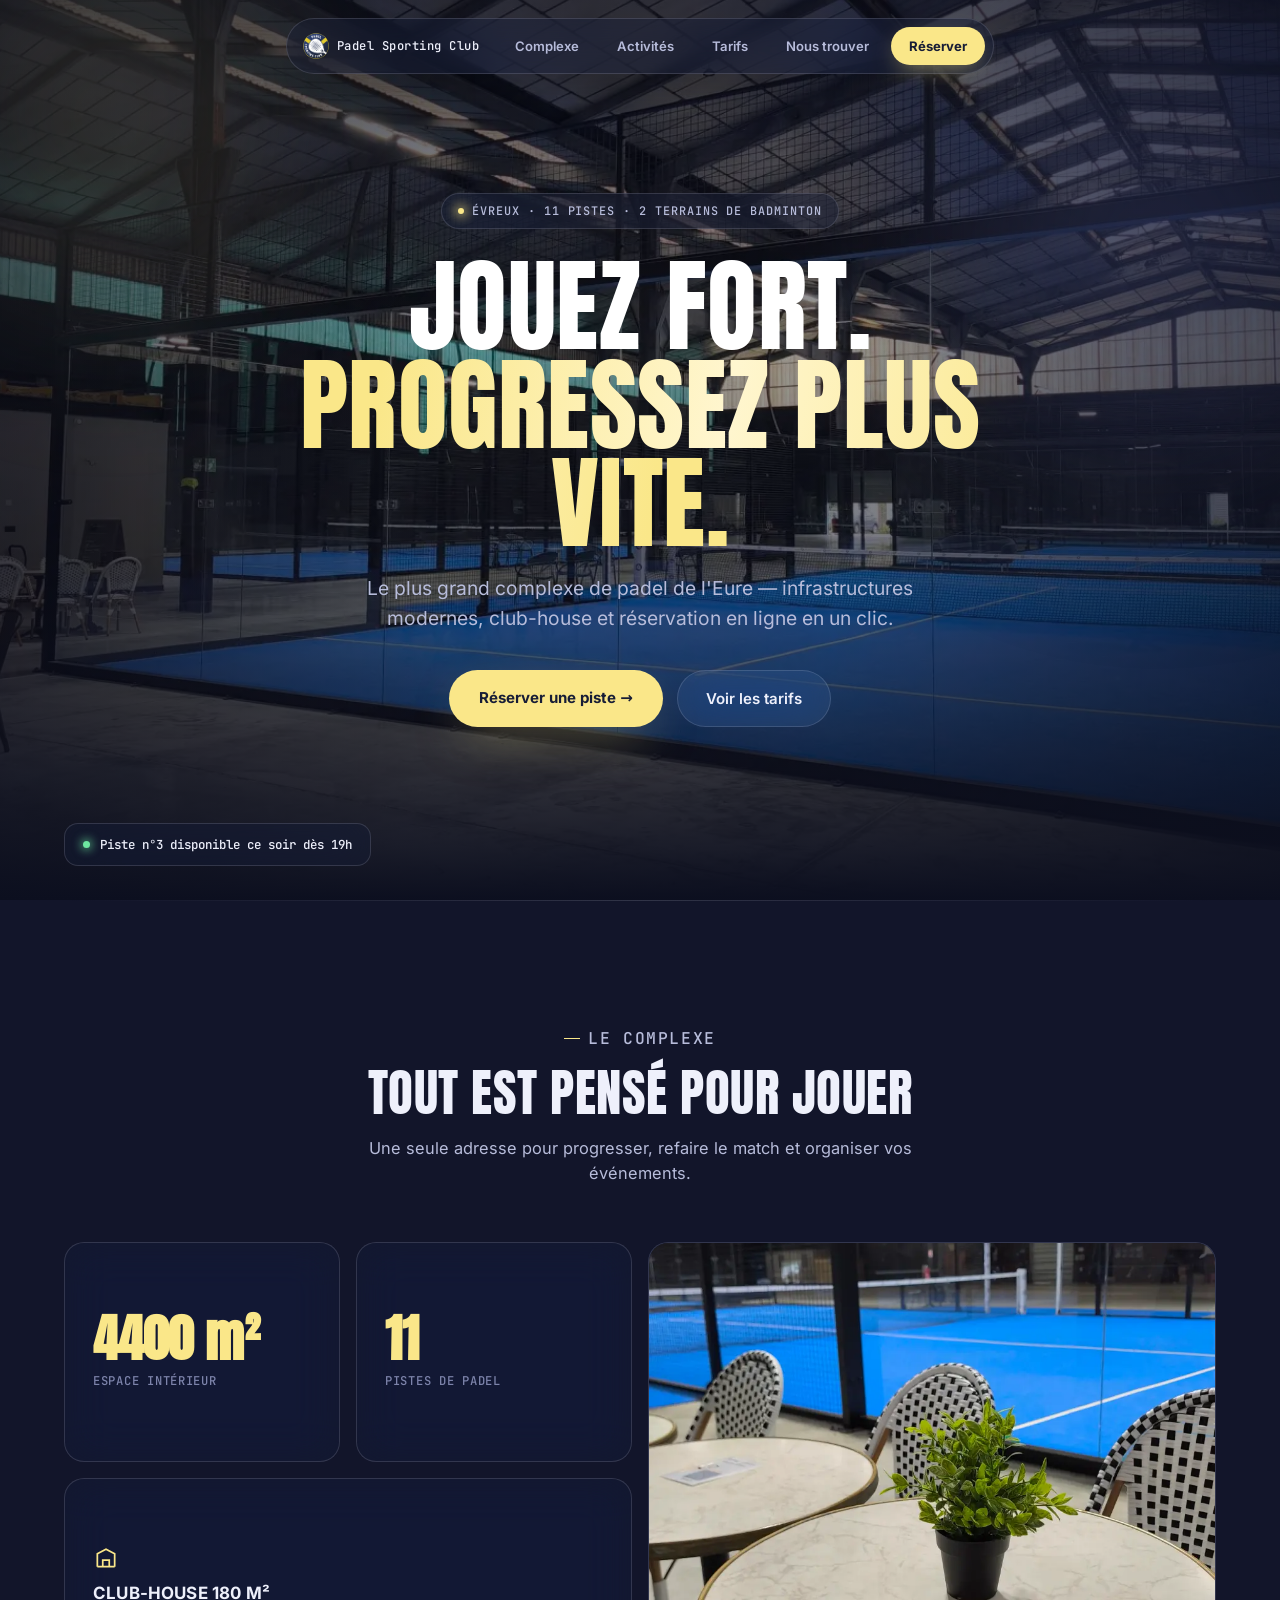
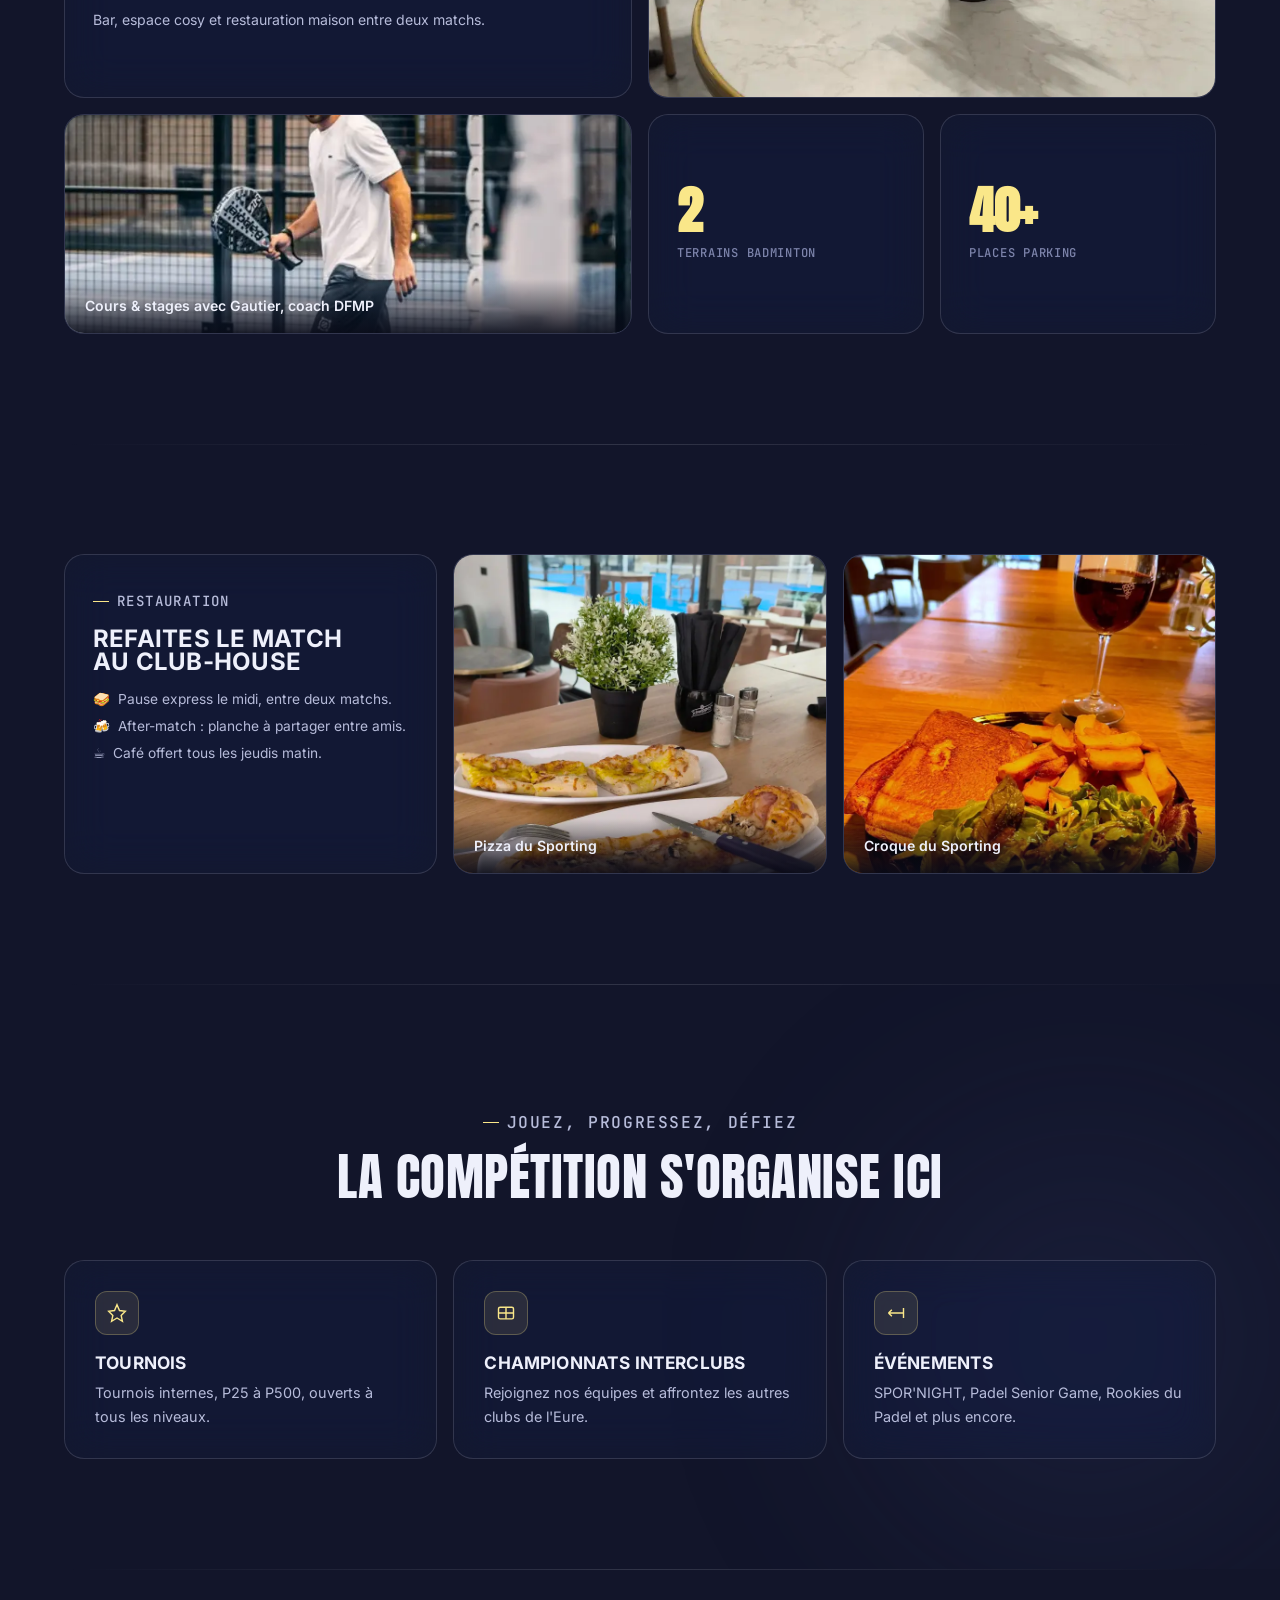
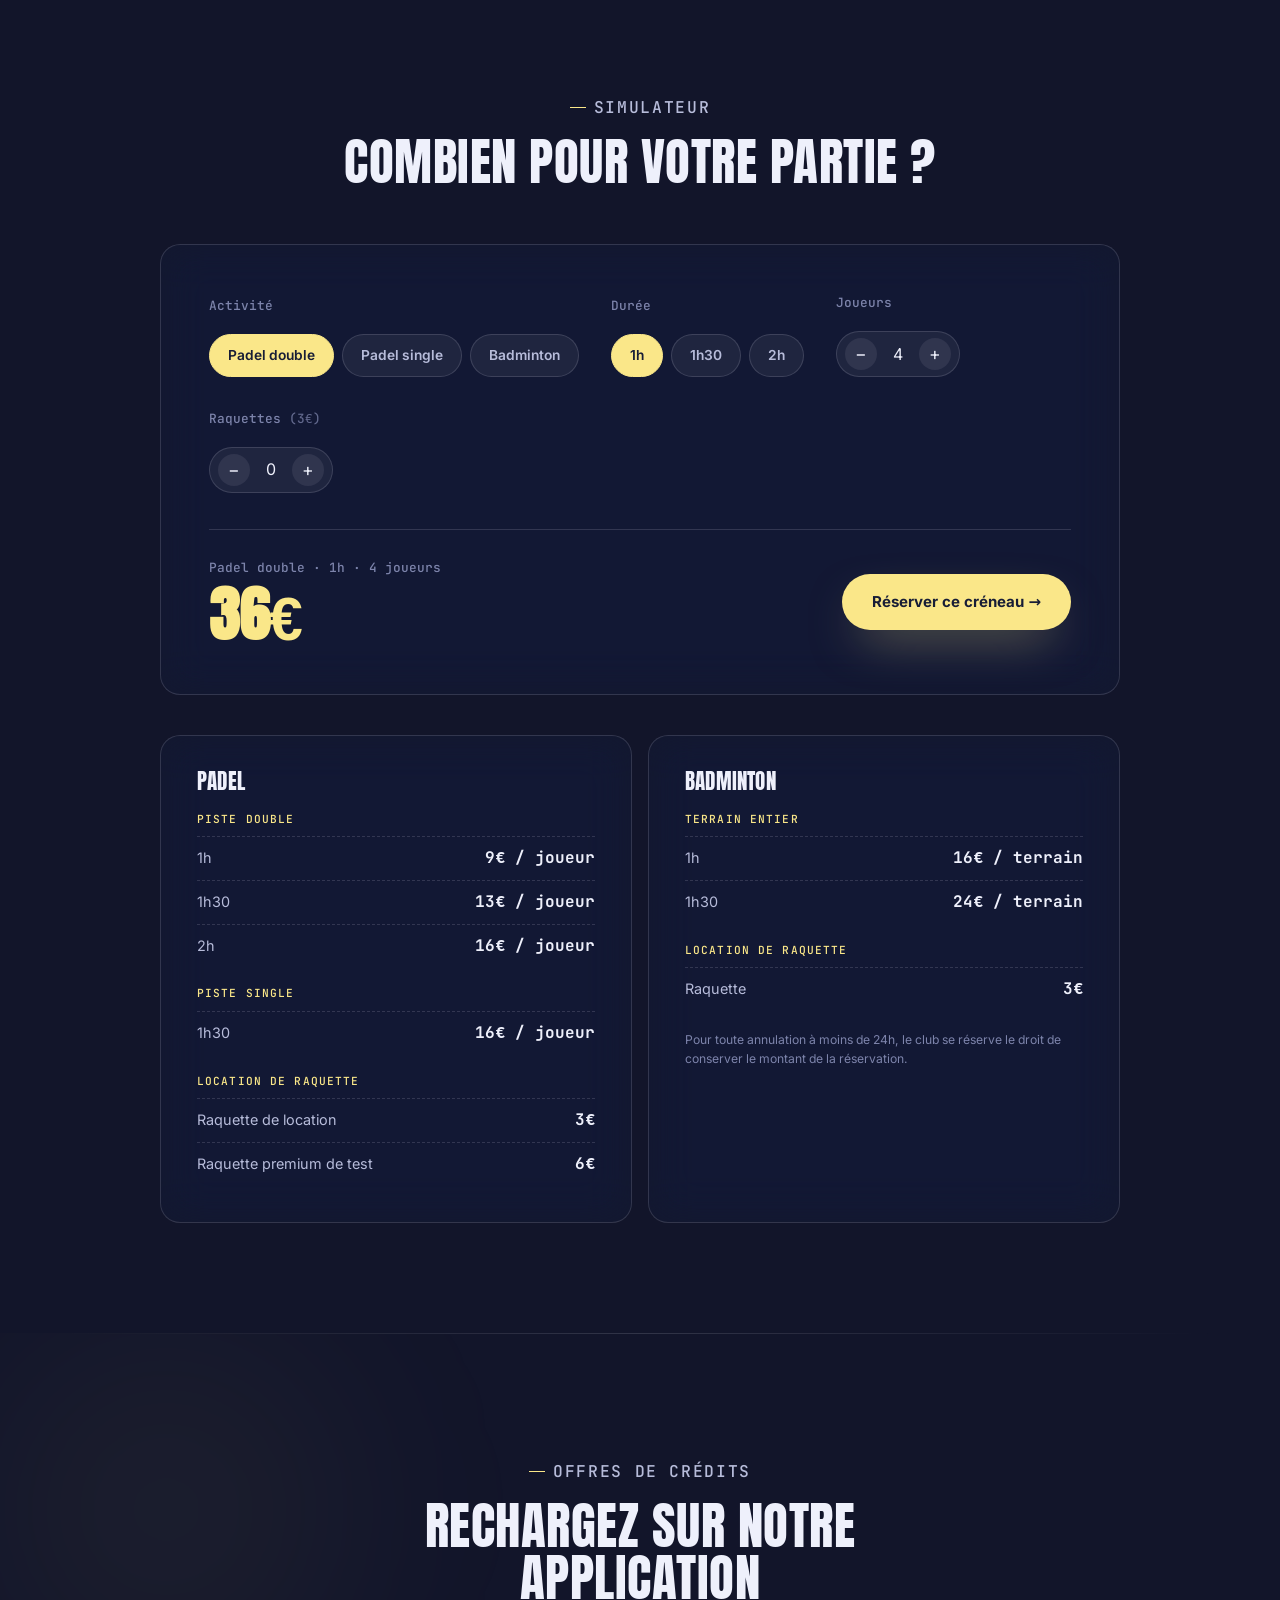
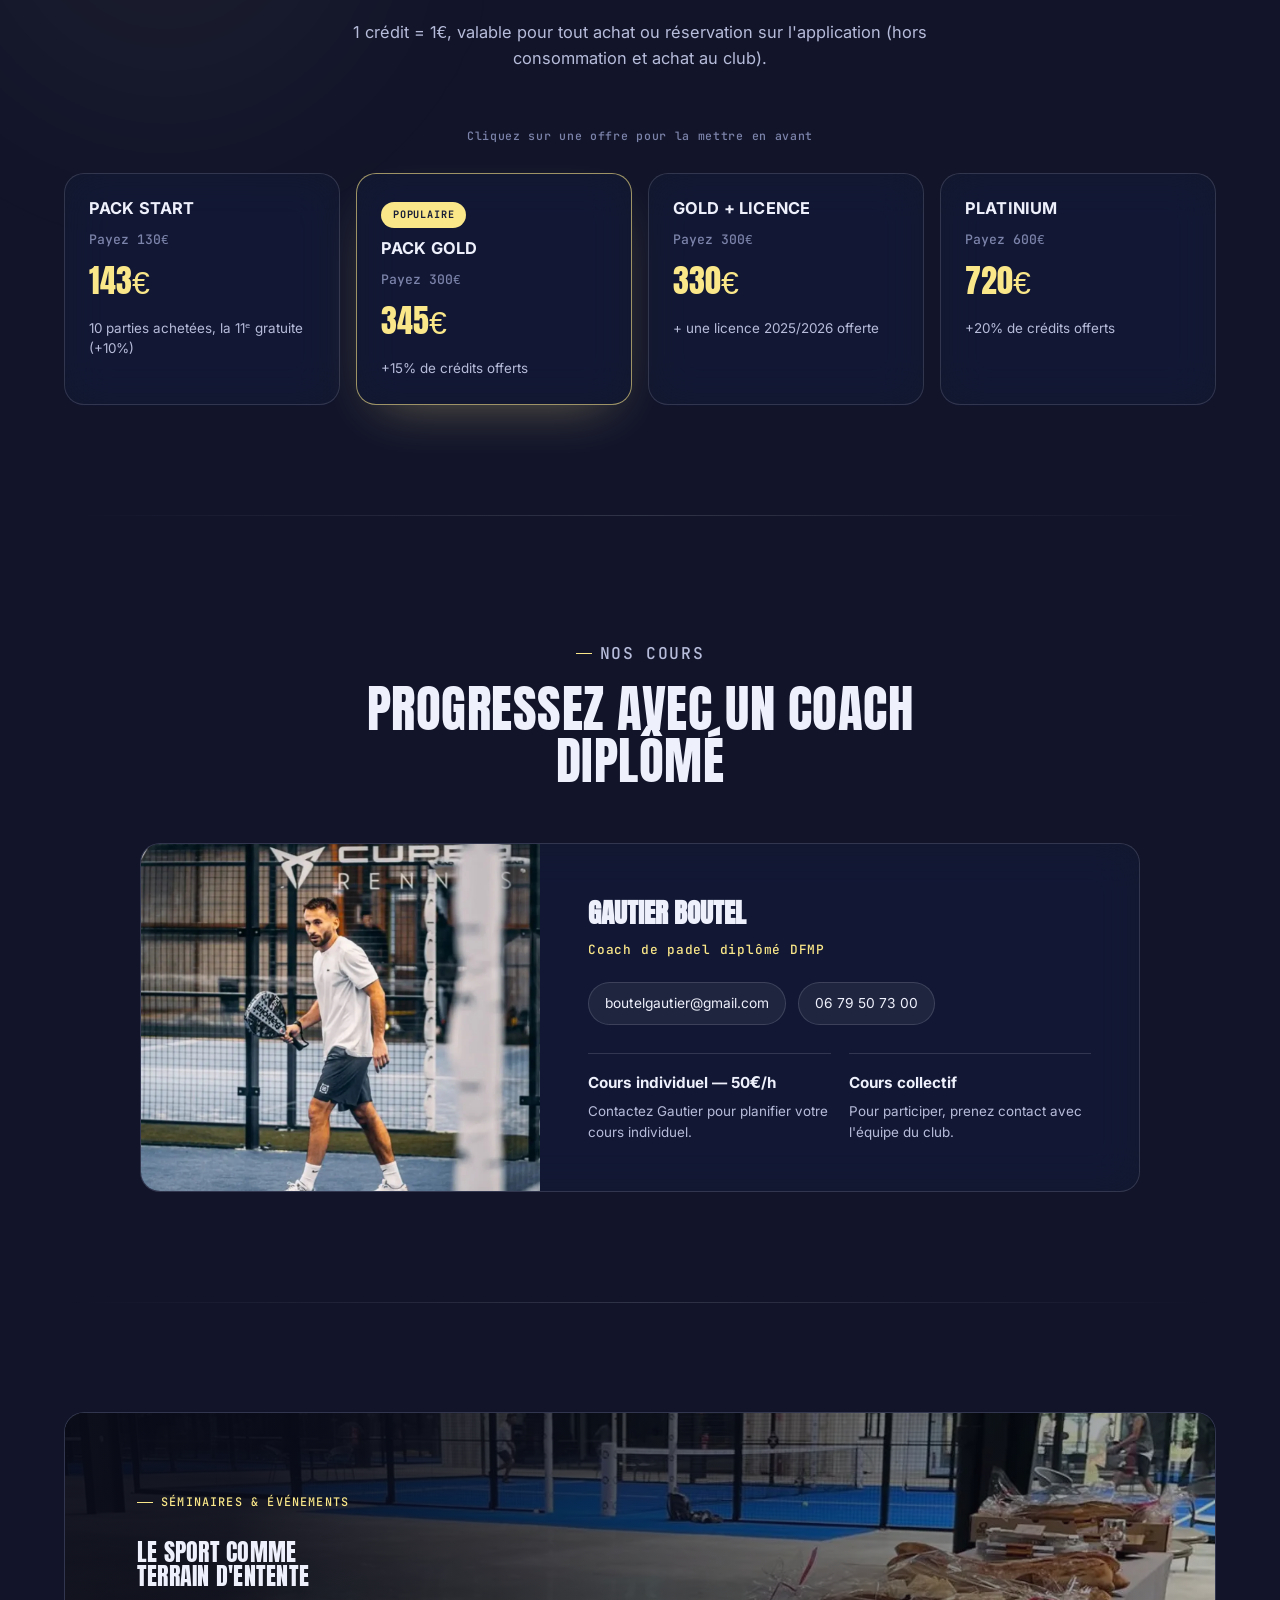
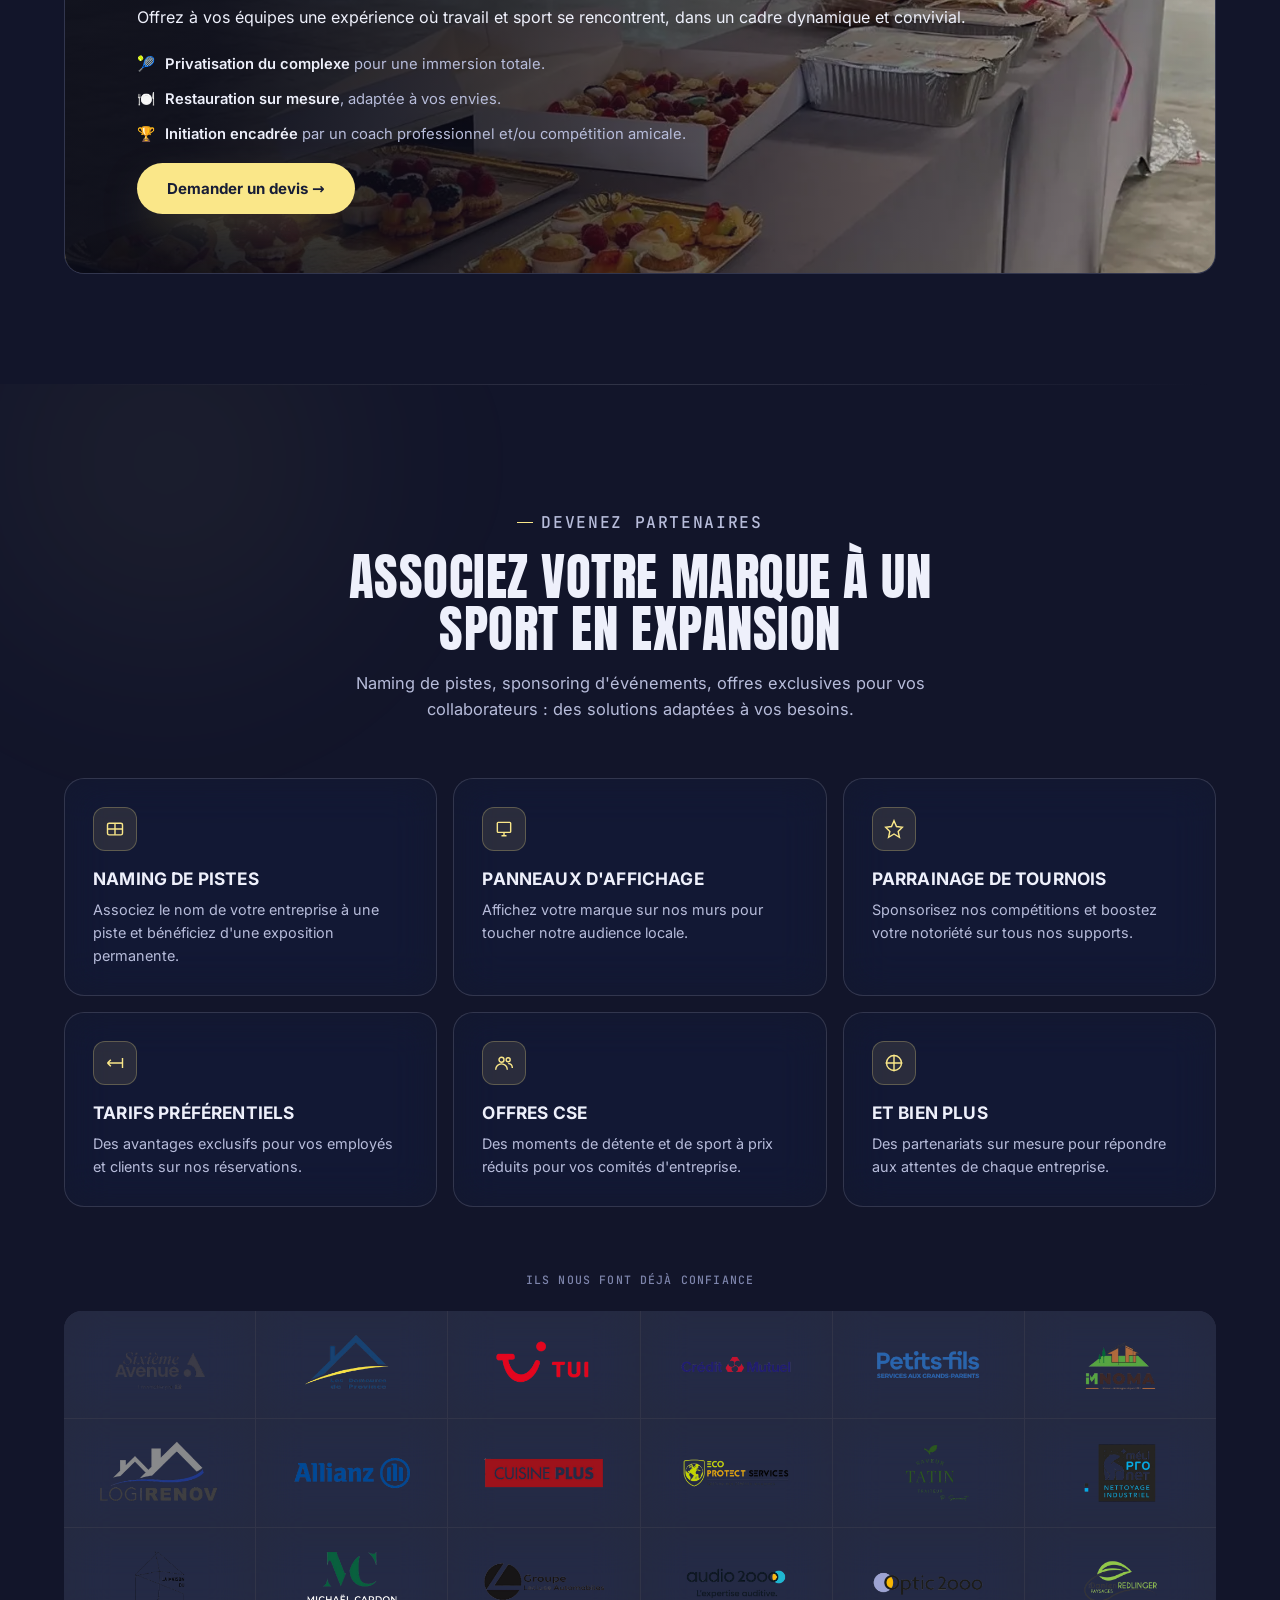
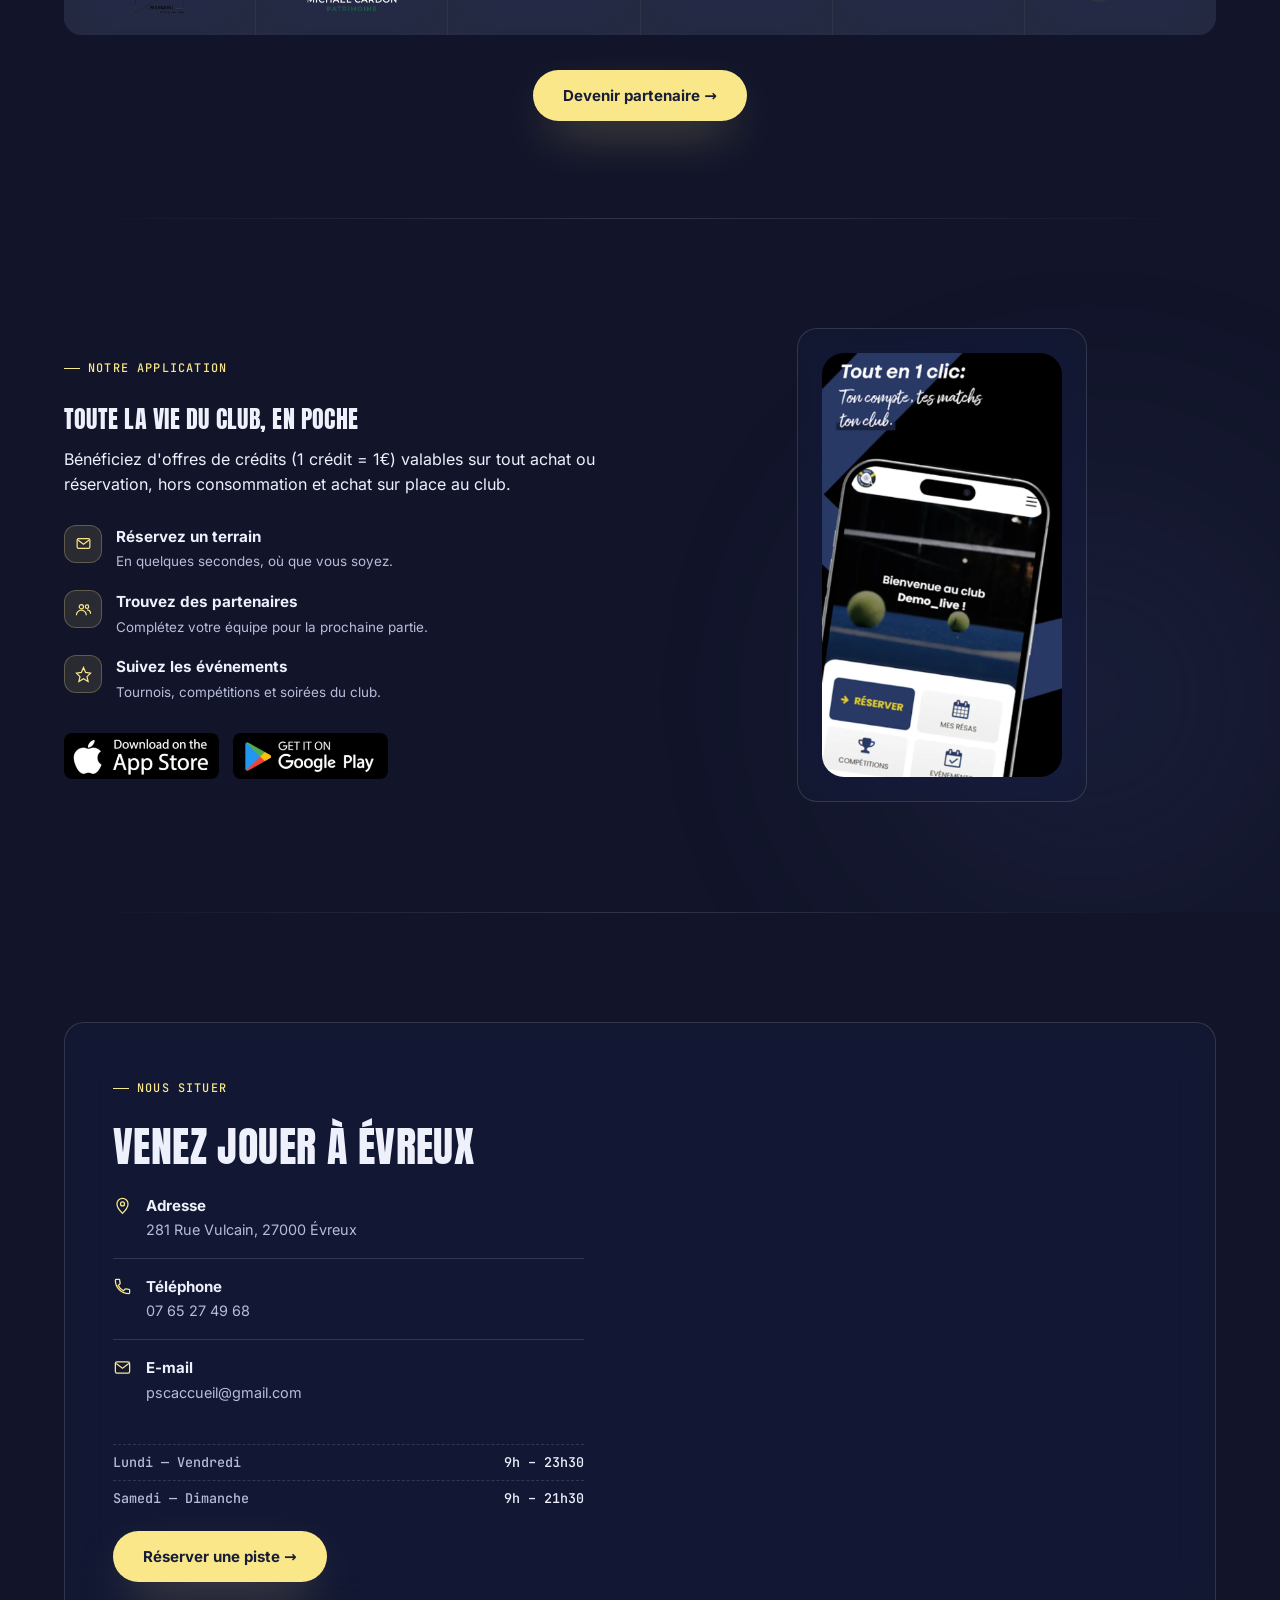
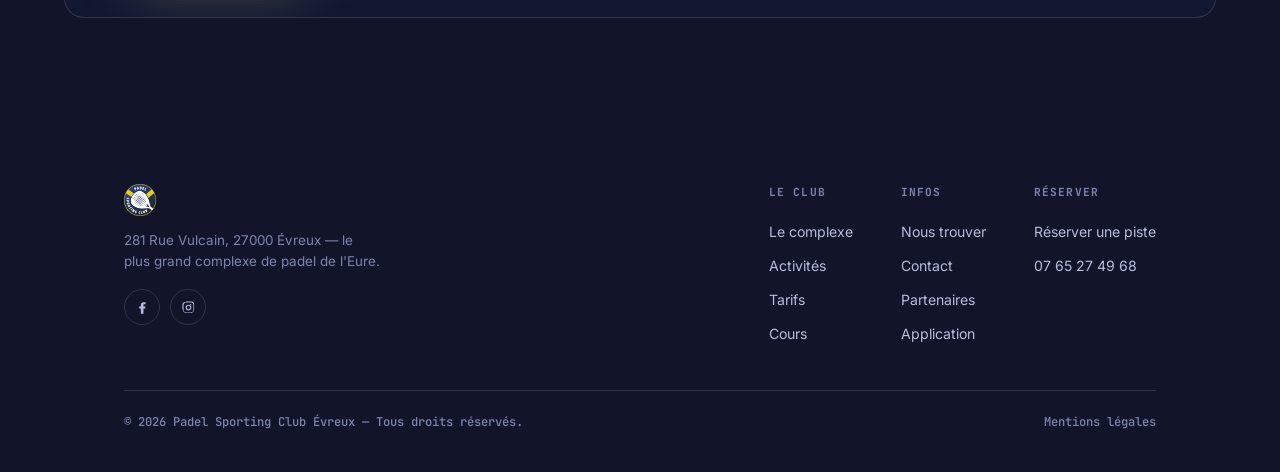
==== commit 349aecdb: "Fix focus-ring bleed on credit packs and switch map to satellite .c-pack (and .c-logo-item) shared t" ====
--- a/index.html
+++ b/index.html
@@ -468,7 +468,7 @@
       </div>
     </div>
     <div class="c-situer-map">
-      <iframe title="Localisation du Padel Sporting Club" src="https://www.openstreetmap.org/export/embed.html?bbox=1.1290%2C49.0125%2C1.1420%2C49.0195&amp;layer=mapnik&amp;marker=49.0160%2C1.1355" loading="lazy"></iframe>
+      <iframe title="Localisation du Padel Sporting Club" src="https://maps.google.com/maps?q=49.0160,1.1355&amp;ll=49.0160,1.1355&amp;z=17&amp;t=k&amp;output=embed" loading="lazy"></iframe>
     </div>
   </div>
 </section>
--- a/assets/styles.css
+++ b/assets/styles.css
@@ -1,6 +1,8 @@
 /* =========================================================
-   Padel Sporting Club Evreux — direction « Sous les projecteurs »
-   Court vitré, nuit, lumière chaude sur fond marine profond.
+   Padel Sporting Club Evreux — tokens, reset & shared base layer.
+   All three pages (index.html, contact.html, mentions-legales.html)
+   load this first, then assets/home.css for the "Saaspo x Padel"
+   bento/glass component system used sitewide.
    Anton (titres, impact) / Inter (texte) / JetBrains Mono (data, prix, heures)
    ========================================================= */
 
@@ -57,362 +59,6 @@
 }
 .skip-link:focus{top:12px}
 
-.wrap{max-width:var(--wrap);margin:0 auto;padding-left:var(--pad);padding-right:var(--pad)}
-.measure{max-width:56ch}
-
-/* ---------- type scale ---------- */
-.eyebrow{
-  font-family:var(--f-mono);font-size:.78rem;letter-spacing:.16em;text-transform:uppercase;
-  color:var(--yellow);display:inline-flex;align-items:center;gap:.6em;font-weight:500;
-}
-.eyebrow::before{content:"";width:22px;height:1px;background:var(--yellow)}
-h2.h-lg{font-size:clamp(2.2rem, 5.2vw, 4.2rem)}
-h3.h-md{font-size:clamp(1.5rem, 2.6vw, 2.1rem)}
-.lede{font-size:clamp(1rem, 1.6vw, 1.2rem);color:var(--ink-dim)}
-
-/* ---------- header ---------- */
-.hd{
-  position:fixed;top:0;left:0;right:0;z-index:90;
-  display:flex;align-items:center;justify-content:space-between;
-  padding:18px var(--pad);
-  transition:background .35s var(--ease),padding .35s var(--ease),border-color .35s var(--ease);
-  border-bottom:1px solid transparent;
-}
-.hd.is-solid{background:rgba(12,15,31,.92);backdrop-filter:blur(10px);padding-top:12px;padding-bottom:12px;border-color:var(--line)}
-.hd-logo{display:flex;align-items:center;gap:10px}
-.hd-logo img{height:40px;width:auto}
-.hd-logo-text{font-family:var(--f-display);font-size:1.05rem;letter-spacing:.02em;line-height:1;color:var(--ink)}
-.hd-logo-text span{display:block;font-family:var(--f-mono);font-size:.6rem;letter-spacing:.2em;color:var(--yellow);text-transform:uppercase;margin-top:3px;font-weight:500}
-
-.nav{display:flex;align-items:center;gap:28px}
-.nav a{
-  font-size:.86rem;font-weight:600;letter-spacing:.02em;color:var(--ink-dim);
-  position:relative;padding:4px 0;transition:color .2s;
-}
-.nav a::after{content:"";position:absolute;left:0;right:100%;bottom:-2px;height:2px;background:var(--yellow);transition:right .3s var(--ease)}
-.nav a:hover,.nav a.is-active{color:var(--ink)}
-.nav a.is-active::after{right:0}
-.nav .n-cta{
-  background:var(--yellow);color:var(--yellow-ink);padding:10px 20px;border-radius:999px;font-weight:700;
-}
-.nav .n-cta::after{display:none}
-.nav .n-cta:hover{background:var(--yellow-bright)}
-
-.hd-right{display:flex;align-items:center;gap:16px}
-.hd-tel{display:flex;align-items:center;gap:8px;font-family:var(--f-mono);font-size:.86rem;font-weight:500;color:var(--ink-dim)}
-.hd-tel .ico{width:16px;height:16px;fill:var(--yellow)}
-.hd-tel:hover{color:var(--ink)}
-.burger{display:none;flex-direction:column;justify-content:center;gap:5px;width:34px;height:34px}
-.burger span{display:block;width:100%;height:2px;background:var(--ink);transition:transform .3s var(--ease),opacity .3s var(--ease)}
-.burger[aria-expanded="true"] span:nth-child(1){transform:translateY(7px) rotate(45deg)}
-.burger[aria-expanded="true"] span:nth-child(2){opacity:0}
-.burger[aria-expanded="true"] span:nth-child(3){transform:translateY(-7px) rotate(-45deg)}
-.nav-backdrop{position:fixed;inset:0;background:rgba(6,8,17,.7);backdrop-filter:blur(2px);z-index:80}
-
-@media (max-width:960px){
-  .nav{
-    position:fixed;top:0;right:0;height:100vh;width:min(86vw,380px);
-    background:var(--navy-950);border-left:1px solid var(--line);
-    flex-direction:column;align-items:flex-start;justify-content:center;gap:26px;
-    padding:40px var(--pad);z-index:81;
-    transform:translateX(100%);transition:transform .4s var(--ease);
-  }
-  .nav.is-open{transform:translateX(0)}
-  .nav a{font-size:1.3rem;font-family:var(--f-display);text-transform:uppercase;letter-spacing:.02em}
-  .hd-tel-num{display:none}
-  .burger{display:flex}
-}
-
-/* ---------- hero ---------- */
-.hero{position:relative;min-height:100svh;display:flex;flex-direction:column;justify-content:flex-end;overflow:hidden;background:var(--navy-950)}
-.hero-media{position:absolute;inset:0;z-index:0}
-.hero-media img{width:100%;height:100%;object-fit:cover;transform:scale(1.06)}
-.hero-media::after{
-  content:"";position:absolute;inset:0;
-  background:
-    linear-gradient(180deg, rgba(9,11,24,.55) 0%, rgba(9,11,24,.15) 32%, rgba(9,11,24,.55) 68%, var(--navy-950) 100%),
-    linear-gradient(90deg, rgba(9,11,24,.55) 0%, transparent 35%, transparent 65%, rgba(9,11,24,.55) 100%);
-}
-.hero-in{position:relative;z-index:1;padding:0 var(--pad) clamp(56px,10vh,110px);width:100%}
-.hero-kicker{font-family:var(--f-mono);font-size:.82rem;letter-spacing:.22em;color:var(--yellow);text-transform:uppercase;margin-bottom:18px;font-weight:500}
-.hero h1{font-size:clamp(3.2rem, 10vw, 8.2rem);color:#fff;letter-spacing:.005em}
-.hero h1 .line{display:block;overflow:hidden}
-.hero h1 .line span{display:block;transform:translateY(110%);transition:transform .9s var(--ease)}
-.hero.is-in h1 .line span{transform:translateY(0)}
-.hero h1 .line:nth-child(1) span{transition-delay:.05s}
-.hero h1 .line:nth-child(2) span{transition-delay:.16s}
-.hero-city{font-family:var(--f-mono);font-size:clamp(.95rem,1.6vw,1.15rem);letter-spacing:.3em;color:var(--yellow);margin-top:14px}
-.hero-row{display:flex;flex-wrap:wrap;align-items:center;gap:28px;margin-top:40px}
-.hero-actions{display:flex;flex-wrap:wrap;gap:14px}
-.hero-scroll{
-  position:absolute;right:var(--pad);bottom:28px;z-index:1;display:flex;align-items:center;gap:10px;
-  font-family:var(--f-mono);font-size:.72rem;letter-spacing:.16em;color:var(--ink-dim);text-transform:uppercase;
-}
-.hero-scroll .bar{width:1px;height:34px;background:linear-gradient(var(--ink-dim),transparent);position:relative;overflow:hidden}
-.hero-scroll .bar::after{content:"";position:absolute;top:-100%;left:0;width:100%;height:100%;background:var(--yellow);animation:scrollbar 1.8s infinite var(--ease)}
-@keyframes scrollbar{0%{top:-100%}60%{top:100%}100%{top:100%}}
-
-/* ---------- buttons ---------- */
-.btn{
-  display:inline-flex;align-items:center;gap:10px;padding:15px 30px;border-radius:999px;
-  font-weight:700;font-size:.92rem;letter-spacing:.01em;white-space:nowrap;
-  transition:transform .3s var(--ease),background .25s,box-shadow .3s var(--ease);
-}
-.btn-primary{background:var(--yellow);color:var(--yellow-ink)}
-.btn-primary:hover{background:var(--yellow-bright);transform:translateY(-2px);box-shadow:0 14px 30px -12px rgba(250,231,137,.5)}
-.btn-ghost{border:1px solid var(--line);color:var(--ink)}
-.btn-ghost:hover{border-color:var(--yellow);color:var(--yellow);transform:translateY(-2px)}
-.btn-arrow{transition:transform .3s var(--ease)}
-.btn:hover .btn-arrow{transform:translateX(4px)}
-
-/* ---------- stat band ---------- */
-.stats{background:var(--yellow);color:var(--yellow-ink)}
-.stats-grid{
-  display:grid;grid-template-columns:repeat(4,1fr);
-  border-left:1px solid rgba(23,29,54,.18);
-}
-.stat{padding:34px 22px;border-right:1px solid rgba(23,29,54,.18)}
-.stat b{display:block;font-family:var(--f-display);font-size:clamp(2rem,4vw,3rem);line-height:1}
-.stat span{font-family:var(--f-mono);font-size:.74rem;letter-spacing:.06em;text-transform:uppercase;opacity:.75}
-@media (max-width:760px){.stats-grid{grid-template-columns:repeat(2,1fr)}}
-
-/* ---------- sections ---------- */
-section{position:relative}
-.section{padding:clamp(72px,10vw,132px) 0}
-.section-head{display:flex;flex-wrap:wrap;justify-content:space-between;align-items:flex-end;gap:24px;margin-bottom:56px}
-.on-dark{background:var(--navy-900)}
-.on-deep{background:var(--navy-950)}
-.on-light{background:var(--ink);color:var(--navy-900)}
-.on-light h2,.on-light h3{color:var(--navy-900)}
-.on-light .lede{color:#4b5178}
-.on-light .eyebrow{color:#8f6a00}
-.on-light .eyebrow::before{background:#8f6a00}
-
-.reveal{opacity:0;transform:translateY(28px);transition:opacity .8s var(--ease),transform .8s var(--ease)}
-.reveal.is-in{opacity:1;transform:translateY(0)}
-.reveal-stagger>*{opacity:0;transform:translateY(24px);transition:opacity .7s var(--ease),transform .7s var(--ease)}
-.reveal-stagger.is-in>*{opacity:1;transform:translateY(0)}
-.reveal-stagger.is-in>*:nth-child(1){transition-delay:.03s}
-.reveal-stagger.is-in>*:nth-child(2){transition-delay:.09s}
-.reveal-stagger.is-in>*:nth-child(3){transition-delay:.15s}
-.reveal-stagger.is-in>*:nth-child(4){transition-delay:.21s}
-.reveal-stagger.is-in>*:nth-child(5){transition-delay:.27s}
-.reveal-stagger.is-in>*:nth-child(6){transition-delay:.33s}
-
-/* ---------- complexe ---------- */
-.complexe{display:grid;grid-template-columns:1.05fr .95fr;gap:64px;align-items:center}
-.complexe-media{position:relative;border-radius:var(--radius);overflow:hidden;aspect-ratio:4/5}
-.complexe-media img{width:100%;height:100%;object-fit:cover}
-.facility-list{margin-top:34px;display:grid;grid-template-columns:1fr 1fr;gap:14px 26px}
-.facility{display:flex;align-items:flex-start;gap:12px;padding:14px 0;border-top:1px solid var(--line-soft)}
-.facility .ico{width:22px;height:22px;flex:none;fill:none;stroke:var(--yellow);stroke-width:1.6;margin-top:2px}
-.facility b{display:block;font-size:.95rem;font-weight:600}
-.facility span{font-size:.82rem;color:var(--ink-faint)}
-@media (max-width:900px){.complexe{grid-template-columns:1fr}.complexe-media{aspect-ratio:16/10}}
-
-/* ---------- activity cards ---------- */
-.cards{display:grid;grid-template-columns:repeat(3,1fr);gap:1px;background:var(--line)}
-.card{background:var(--navy-900);padding:38px 30px;transition:background .3s}
-.card:hover{background:var(--navy-800)}
-.card .num{font-family:var(--f-mono);color:var(--yellow);font-size:.8rem;letter-spacing:.1em}
-.card h3{margin-top:18px;font-size:1.3rem}
-.card p{margin-top:14px;color:var(--ink-dim);font-size:.92rem}
-@media (max-width:900px){.cards{grid-template-columns:1fr 1fr}}
-@media (max-width:600px){.cards{grid-template-columns:1fr}}
-
-/* ---------- restauration ---------- */
-.resto{display:grid;grid-template-columns:1fr 1fr;gap:64px;align-items:start}
-.resto-gallery{display:grid;grid-template-columns:1fr 1fr;gap:16px}
-.resto-gallery img{border-radius:14px;aspect-ratio:4/5;object-fit:cover}
-.resto-gallery a:nth-child(2){margin-top:32px}
-.resto-list{display:flex;flex-direction:column;gap:0}
-.resto-item{display:flex;gap:18px;padding:22px 0;border-top:1px solid var(--line-soft)}
-.resto-item:last-child{border-bottom:1px solid var(--line-soft)}
-.resto-item .emoji{font-size:1.4rem;line-height:1}
-.resto-item b{display:block;font-size:1.02rem}
-.resto-item p{margin-top:6px;color:var(--ink-dim);font-size:.9rem}
-@media (max-width:900px){.resto{grid-template-columns:1fr}}
-
-/* ---------- tarifs ---------- */
-.tarifs-grid{display:grid;grid-template-columns:1.15fr 1fr;gap:1px;background:rgba(23,29,54,.15)}
-.tarif-block{background:var(--ink);padding:38px}
-.tarif-block h3{font-size:1.3rem;margin-bottom:22px;color:var(--navy-900)}
-.tarif-sub{font-family:var(--f-mono);font-size:.72rem;letter-spacing:.1em;text-transform:uppercase;color:#8f6a00;margin:20px 0 10px}
-.tarif-row{display:flex;justify-content:space-between;align-items:baseline;padding:10px 0;border-top:1px dashed rgba(23,29,54,.18);gap:12px}
-.tarif-row span{font-size:.92rem;color:#4b5178}
-.tarif-row b{font-family:var(--f-mono);font-size:1.05rem;white-space:nowrap;color:var(--navy-900)}
-.tarif-note{margin-top:26px;font-size:.78rem;color:#6a6f92}
-@media (max-width:820px){.tarifs-grid{grid-template-columns:1fr}}
-
-/* ---------- credits packs ---------- */
-.packs{display:grid;grid-template-columns:repeat(4,1fr);gap:18px}
-.pack{
-  border:1px solid var(--line);border-radius:16px;padding:30px 24px;position:relative;
-  transition:border-color .3s,transform .3s var(--ease);
-}
-.pack:hover{border-color:var(--yellow);transform:translateY(-6px)}
-.pack.is-best{border-color:var(--yellow);background:linear-gradient(180deg,rgba(250,231,137,.08),transparent)}
-.pack-tag{position:absolute;top:-12px;left:24px;background:var(--yellow);color:var(--yellow-ink);font-family:var(--f-mono);font-size:.68rem;letter-spacing:.08em;padding:5px 12px;border-radius:999px;text-transform:uppercase;font-weight:600}
-.pack h3{font-size:1.1rem;margin-bottom:16px}
-.pack .pay{font-family:var(--f-mono);color:var(--ink-faint);font-size:.85rem}
-.pack .get{font-family:var(--f-display);font-size:2.1rem;color:var(--yellow);margin:6px 0 14px}
-.pack p{font-size:.86rem;color:var(--ink-dim)}
-@media (max-width:960px){.packs{grid-template-columns:1fr 1fr}}
-@media (max-width:560px){.packs{grid-template-columns:1fr}}
-
-/* ---------- cours / coach ---------- */
-.coach{display:grid;grid-template-columns:.85fr 1.15fr;gap:56px;align-items:center}
-.coach-photo{border-radius:var(--radius);overflow:hidden;aspect-ratio:3/4}
-.coach-photo img{width:100%;height:100%;object-fit:cover}
-.coach-info b.name{font-family:var(--f-display);font-size:1.6rem;display:block}
-.coach-info .role{font-family:var(--f-mono);color:var(--yellow);font-size:.82rem;letter-spacing:.06em;margin-top:6px;display:block}
-.coach-contact{display:flex;flex-wrap:wrap;gap:14px;margin-top:26px}
-.coach-contact a{display:flex;align-items:center;gap:8px;font-size:.88rem;border:1px solid var(--line);padding:10px 16px;border-radius:999px}
-.coach-contact a:hover{border-color:var(--yellow);color:var(--yellow)}
-.cours-types{display:grid;grid-template-columns:1fr 1fr;gap:20px;margin-top:34px}
-.cours-type{padding:20px 0;border-top:1px solid var(--line-soft)}
-.cours-type b{font-size:1rem}
-.cours-type p{margin-top:8px;font-size:.88rem;color:var(--ink-dim)}
-@media (max-width:900px){.coach{grid-template-columns:1fr}.cours-types{grid-template-columns:1fr}}
-
-/* ---------- seminaire ---------- */
-.seminaire{position:relative;border-radius:24px;overflow:hidden;isolation:isolate}
-.seminaire-media{position:absolute;inset:0;z-index:-1}
-.seminaire-media img{width:100%;height:100%;object-fit:cover}
-.seminaire-media::after{content:"";position:absolute;inset:0;background:linear-gradient(100deg,rgba(9,11,24,.92) 20%,rgba(9,11,24,.55) 65%,rgba(9,11,24,.2))}
-.seminaire-in{padding:clamp(48px,7vw,88px)}
-.seminaire-list{margin-top:28px;display:flex;flex-direction:column;gap:14px}
-.seminaire-list li{display:flex;gap:12px;font-size:.95rem;color:var(--ink-dim)}
-.seminaire-list b{color:var(--ink);font-weight:600}
-
-/* ---------- partenaires ---------- */
-.partner-grid{display:grid;grid-template-columns:repeat(3,1fr);gap:1px;background:var(--line);margin-top:0}
-.partner-item{background:var(--navy-900);padding:32px 28px}
-.partner-item .ico{width:24px;height:24px;stroke:var(--yellow);fill:none;stroke-width:1.6}
-.partner-item b{display:block;margin-top:16px;font-size:1.02rem}
-.partner-item p{margin-top:10px;font-size:.86rem;color:var(--ink-dim)}
-.partner-photos{display:grid;grid-template-columns:repeat(3,1fr);gap:16px;margin-top:56px}
-.partner-photos img{border-radius:12px;aspect-ratio:4/3;object-fit:cover}
-@media (max-width:900px){.partner-grid{grid-template-columns:1fr 1fr}.partner-photos{grid-template-columns:1fr 1fr}}
-@media (max-width:600px){.partner-photos{grid-template-columns:1fr}}
-
-/* partner opportunities: horizontal snap slider on mobile */
-@media (max-width:760px){
-  .partner-grid{
-    display:flex;grid-template-columns:none;background:none;gap:12px;
-    overflow-x:auto;scroll-snap-type:x mandatory;padding-bottom:6px;
-    margin-left:calc(var(--pad) * -1);margin-right:calc(var(--pad) * -1);padding-left:var(--pad);padding-right:var(--pad);
-    -webkit-overflow-scrolling:touch;scrollbar-width:none;
-  }
-  .partner-grid::-webkit-scrollbar{display:none}
-  .partner-item{
-    flex:0 0 78%;scroll-snap-align:start;border-radius:14px;
-  }
-}
-.slider-hint{display:none;align-items:center;gap:8px;margin-top:18px;font-family:var(--f-mono);font-size:.72rem;letter-spacing:.08em;text-transform:uppercase;color:var(--ink-faint)}
-.slider-hint svg{width:14px;height:14px;stroke:var(--ink-faint);fill:none;stroke-width:1.6}
-@media (max-width:760px){.slider-hint{display:flex}}
-.slider-dots{display:flex;gap:6px}
-.slider-dots span{width:5px;height:5px;border-radius:999px;background:var(--ink-faint);opacity:.5;transition:opacity .25s,background .25s}
-.slider-dots span.is-active{opacity:1;background:var(--yellow)}
-
-/* ---------- partner logo cloud ---------- */
-.logo-cloud{margin-top:64px}
-.logo-cloud-head{font-family:var(--f-mono);font-size:.74rem;letter-spacing:.1em;text-transform:uppercase;color:var(--ink-faint);text-align:center;margin-bottom:24px}
-.logo-grid{display:grid;grid-template-columns:repeat(6,1fr);gap:1px;background:var(--line)}
-.logo-item{background:var(--navy-900);aspect-ratio:16/9;display:flex;align-items:center;justify-content:center;padding:18px}
-.logo-item img{max-width:100%;max-height:100%;object-fit:contain;filter:grayscale(1) brightness(1.7) opacity(.55);transition:filter .3s}
-.logo-item:hover img,.logo-item:focus-within img{filter:none}
-@media (max-width:900px){.logo-grid{grid-template-columns:repeat(4,1fr)}}
-
-.logo-marquee{display:none}
-@media (max-width:760px){
-  .logo-grid{display:none}
-  .logo-marquee{display:block;position:relative;overflow:hidden;margin-left:calc(var(--pad) * -1);margin-right:calc(var(--pad) * -1)}
-  .logo-marquee::before,.logo-marquee::after{content:"";position:absolute;top:0;bottom:0;width:44px;z-index:2;pointer-events:none}
-  .logo-marquee::before{left:0;background:linear-gradient(90deg,var(--navy-950),transparent)}
-  .logo-marquee::after{right:0;background:linear-gradient(270deg,var(--navy-950),transparent)}
-  .logo-track{display:flex;width:max-content;gap:1px;animation:marquee 32s linear infinite}
-  .logo-track .logo-item{width:130px;flex:none;aspect-ratio:16/9}
-}
-@keyframes marquee{from{transform:translateX(0)}to{transform:translateX(-50%)}}
-@media (prefers-reduced-motion: reduce){.logo-track{animation:none;overflow-x:auto}}
-
-/* ---------- price simulator ---------- */
-.simulator{
-  background:var(--navy-950);color:var(--ink);border-radius:22px;padding:clamp(28px,4vw,44px);
-  margin-bottom:48px;border:1px solid rgba(23,29,54,.08);
-}
-.sim-value{color:var(--ink)}
-.sim-step{color:var(--ink)}
-.sim-head h3{color:var(--ink);font-size:clamp(1.3rem,2.4vw,1.7rem)}
-.sim-head .eyebrow{color:var(--yellow)}
-.sim-body{display:grid;grid-template-columns:1fr 1fr;gap:24px 32px;margin-top:28px}
-.sim-label{display:block;font-family:var(--f-mono);font-size:.72rem;letter-spacing:.08em;text-transform:uppercase;color:var(--ink-faint);margin-bottom:12px}
-.sim-label .sim-sub{text-transform:none;letter-spacing:0;opacity:.8}
-.sim-pills{display:flex;flex-wrap:wrap;gap:8px}
-.sim-pill{
-  padding:9px 16px;border-radius:999px;border:1px solid var(--line);color:var(--ink-dim);
-  font-size:.86rem;font-weight:600;transition:all .2s;
-}
-.sim-pill:hover{border-color:var(--yellow)}
-.sim-pill.is-active{background:var(--yellow);color:var(--yellow-ink);border-color:var(--yellow)}
-.sim-row-split{grid-column:1 / -1;display:grid;grid-template-columns:1fr 1fr;gap:24px 32px}
-.sim-stepper{display:inline-flex;align-items:center;gap:16px;border:1px solid var(--line);border-radius:999px;padding:6px 8px}
-.sim-step{width:30px;height:30px;border-radius:999px;background:var(--navy-800);font-size:1.1rem;line-height:1;display:flex;align-items:center;justify-content:center;transition:background .2s}
-.sim-step:hover{background:var(--navy-700)}
-.sim-step:disabled{opacity:.35;pointer-events:none}
-.sim-value{font-family:var(--f-mono);min-width:1.4em;text-align:center;font-size:1rem}
-.sim-result{
-  margin-top:32px;padding-top:28px;border-top:1px solid var(--line-soft);
-  display:flex;flex-wrap:wrap;align-items:center;justify-content:space-between;gap:20px;
-}
-.sim-total-label{display:block;font-family:var(--f-mono);font-size:.78rem;color:var(--ink-faint);margin-bottom:6px}
-.sim-total{font-family:var(--f-display);font-size:clamp(2.4rem,5vw,3.4rem);color:var(--yellow);line-height:1}
-@media (max-width:640px){.sim-body,.sim-row-split{grid-template-columns:1fr}}
-
-/* ---------- app ---------- */
-.app-section{display:grid;grid-template-columns:1fr 1fr;gap:64px;align-items:center}
-.app-phone{position:relative;justify-self:center}
-.app-phone img{width:min(280px,70vw);border-radius:28px;box-shadow:0 40px 80px -30px rgba(0,0,0,.6);border:1px solid var(--line)}
-.app-badges{display:flex;gap:14px;margin-top:30px}
-.app-badges img{height:46px;width:auto;border-radius:8px}
-.app-note{margin-top:22px;font-size:.86rem;color:var(--ink-faint);max-width:42ch}
-@media (max-width:900px){.app-section{grid-template-columns:1fr}.app-phone{order:-1}}
-
-/* ---------- contact / situer ---------- */
-.situer{display:grid;grid-template-columns:1fr 1fr;gap:1px;background:var(--line)}
-.situer-info{background:var(--navy-900);padding:clamp(40px,5vw,64px)}
-.situer-map{min-height:380px;background:var(--navy-800)}
-.situer-map iframe{width:100%;height:100%;min-height:380px;border:0;filter:grayscale(.4) invert(.92) contrast(.9)}
-.info-row{display:flex;gap:16px;padding:18px 0;border-top:1px solid var(--line-soft)}
-.info-row:first-of-type{border-top:0}
-.info-row .ico{width:20px;height:20px;flex:none;stroke:var(--yellow);fill:none;stroke-width:1.6;margin-top:3px}
-.info-row b{display:block;font-size:.95rem}
-.info-row span,.info-row a{color:var(--ink-dim);font-size:.92rem}
-.hours{margin-top:28px;font-family:var(--f-mono);font-size:.86rem}
-.hours-row{display:flex;justify-content:space-between;padding:7px 0;border-top:1px dashed var(--line-soft);color:var(--ink-dim)}
-.hours-row b{color:var(--ink);font-weight:500}
-@media (max-width:900px){.situer{grid-template-columns:1fr}.situer-map{order:-1}}
-
-/* ---------- footer ---------- */
-.ft{background:var(--navy-950);padding:64px 0 30px;border-top:1px solid var(--line-soft)}
-.ft-top{display:flex;flex-wrap:wrap;justify-content:space-between;gap:40px;padding-bottom:40px}
-.ft-brand img{height:36px}
-.ft-brand p{margin-top:16px;color:var(--ink-faint);font-size:.86rem;max-width:32ch}
-.ft-cols{display:flex;gap:56px;flex-wrap:wrap}
-.ft-col b{display:block;font-family:var(--f-mono);font-size:.72rem;letter-spacing:.1em;text-transform:uppercase;color:var(--ink-faint);margin-bottom:16px}
-.ft-col a{display:block;padding:6px 0;font-size:.9rem;color:var(--ink-dim)}
-.ft-col a:hover{color:var(--yellow)}
-.ft-social{display:flex;gap:12px}
-.ft-social a{width:38px;height:38px;border:1px solid var(--line);border-radius:999px;display:flex;align-items:center;justify-content:center}
-.ft-social svg{width:16px;height:16px;fill:var(--ink-dim)}
-.ft-social a:hover{border-color:var(--yellow)}
-.ft-social a:hover svg{fill:var(--yellow)}
-.ft-bottom{display:flex;justify-content:space-between;flex-wrap:wrap;gap:12px;padding-top:24px;border-top:1px solid var(--line-soft);font-size:.78rem;color:var(--ink-faint)}
-.ft-bottom a:hover{color:var(--yellow)}
-
 /* ---------- misc ---------- */
-.section-cta{display:flex;justify-content:center;margin-top:56px}
 ::selection{background:var(--yellow);color:var(--yellow-ink)}
 .count{font-variant-numeric:tabular-nums}
--- a/assets/home.css
+++ b/assets/home.css
@@ -65,6 +65,10 @@
   box-shadow:0 8px 24px -8px rgba(250,231,137,.6);
 }
 @media (max-width:880px){ .c-nav .c-link{ display:none; } }
+@media (max-width:400px){
+  .c-nav-brand span{ display:none; }
+  .c-nav .c-cta{ padding:9px 14px; font-size:.78rem; }
+}
 
 /* ---------- hero : plein cadre comme le site en prod, traitement en plus ---------- */
 .c-hero{
@@ -116,6 +120,20 @@
 }
 .c-hero-status .dot{ width:7px; height:7px; border-radius:50%; background:#6ee7a0; box-shadow:0 0 10px 2px rgba(110,231,160,.7); }
 @media (max-width:760px){ .c-hero-status{ display:none; } }
+
+/* ---------- page hero : shorter, text-only intro used by contact.html
+   and mentions-legales.html so inner pages open on the same floodlit
+   mesh-glow treatment as the homepage hero, without a photo banner. ---------- */
+.c-page-hero{
+  position:relative; overflow:hidden; text-align:center;
+  padding:calc(120px + 4vw) var(--pad) 64px;
+}
+.c-page-hero .c-eyebrow{ justify-content:center; }
+.c-page-hero h1{
+  font-family:var(--f-display); font-weight:400; text-transform:uppercase; line-height:1.02;
+  font-size:clamp(2.4rem, 5.4vw, 4.4rem); color:#fff; max-width:20ch; margin:0 auto;
+}
+.c-page-hero p{ margin:18px auto 0; max-width:52ch; color:var(--ink-dim); font-size:clamp(1rem,1.4vw,1.15rem); }
 
 /* ---------- glass card + spotlight ---------- */
 .glass-card{
@@ -373,7 +391,7 @@
 .c-hours-row{ display:flex; justify-content:space-between; padding:7px 0; border-top:1px dashed var(--glass-border); color:var(--ink-dim); }
 .c-hours-row b{ color:var(--ink); font-weight:500; }
 .c-situer-map{ min-height:360px; overflow:hidden; }
-.c-situer-map iframe{ width:100%; height:100%; min-height:360px; border:0; filter:grayscale(.4) invert(.92) contrast(.9); }
+.c-situer-map iframe{ width:100%; height:100%; min-height:360px; border:0; }
 @media (max-width:860px){ .c-situer{ grid-template-columns:1fr; } .c-situer-map{ order:-1; } }
 
 /* ---------- footer ---------- */
@@ -399,6 +417,9 @@
 .c-burger[aria-expanded="true"] span:nth-child(1){ transform:translateY(6px) rotate(45deg); }
 .c-burger[aria-expanded="true"] span:nth-child(2){ opacity:0; }
 .c-burger[aria-expanded="true"] span:nth-child(3){ transform:translateY(-6px) rotate(-45deg); }
+/* Panel is only meant to exist below the nav breakpoint; without this rule it
+   rendered as an unstyled stack of links above the hero on desktop. */
+.c-mobile-panel{ display:none; }
 @media (max-width:880px){
   .c-burger{ display:flex; }
   .c-nav{ padding-right:8px; }
@@ -414,15 +435,54 @@
   .c-mobile-panel a.c-cta{ background:var(--yellow); color:var(--yellow-ink); text-align:center; margin-top:6px; }
 }
 
-/* ---------- final CTA ---------- */
-.c-cta{ max-width:900px; margin:0 auto; padding:clamp(56px,7vw,90px); text-align:center; }
-.c-cta h2{ font-family:var(--f-display); font-weight:400; text-transform:uppercase; font-size:clamp(2rem,4.4vw,3.4rem); color:var(--ink); }
-.c-cta p{ margin-top:16px; color:var(--ink-dim); }
-.c-cta-actions{ display:flex; gap:14px; justify-content:center; margin-top:32px; flex-wrap:wrap; }
-
 /* ---------- reveal (shared pattern) ---------- */
 .c-reveal{ opacity:0; transform:translateY(26px); transition:opacity .8s var(--ease), transform .8s var(--ease); }
 .c-reveal.is-in{ opacity:1; transform:translateY(0); }
 
 .c-footnote{ text-align:center; padding:40px var(--pad) 80px; color:var(--ink-faint); font-size:.8rem; font-family:var(--f-mono); position:relative; z-index:2; }
 .c-footnote a{ color:var(--yellow); }
+
+/* ---------- form fields (contact) ---------- */
+.c-field{ margin-bottom:20px; }
+.c-field label{
+  display:block; font-family:var(--f-mono); font-size:.74rem; letter-spacing:.08em; text-transform:uppercase;
+  color:var(--ink-faint); margin-bottom:8px;
+}
+.c-field input, .c-field select, .c-field textarea{
+  width:100%; background:var(--glass-bg-light); border:1px solid var(--glass-border); border-radius:10px; color:var(--ink);
+  padding:13px 14px; font:inherit; font-size:.95rem; transition:border-color .2s, background .2s;
+}
+.c-field select{ -webkit-appearance:none; -moz-appearance:none; appearance:none; background-image:url("data:image/svg+xml;utf8,<svg xmlns='http://www.w3.org/2000/svg' viewBox='0 0 24 24' fill='none' stroke='%237d84ab' stroke-width='2'><path d='M6 9l6 6 6-6'/></svg>"); background-repeat:no-repeat; background-position:right 14px center; background-size:16px; padding-right:40px; }
+.c-field input:hover, .c-field select:hover, .c-field textarea:hover{ border-color:rgba(238,240,251,.28); }
+.c-field input:focus, .c-field select:focus, .c-field textarea:focus{ outline:2px solid var(--yellow); outline-offset:1px; border-color:var(--yellow); background:rgba(255,255,255,.09); }
+.c-field textarea{ resize:vertical; min-height:130px; }
+.c-form-note{ margin-top:16px; font-size:.8rem; color:var(--ink-faint); }
+
+/* ---------- legal / long-form text pages ---------- */
+.c-legal{ max-width:820px; margin:0 auto; padding:clamp(32px,4vw,56px); }
+.c-legal h2{
+  font-family:var(--f-body); font-weight:700; text-transform:none; letter-spacing:0; line-height:1.3;
+  font-size:1.15rem; color:var(--ink); margin:40px 0 12px;
+}
+.c-legal h2:first-child{ margin-top:0; }
+.c-legal p, .c-legal li{ color:var(--ink-dim); font-size:.94rem; line-height:1.7; }
+.c-legal ul{ margin-top:8px; padding-left:20px; list-style:disc; }
+.c-legal a{ color:var(--yellow); text-decoration:underline; text-underline-offset:2px; }
+.c-legal mark{ background:none; color:var(--yellow-bright); font-weight:600; }
+
+/* ---------- accessible focus states ----------
+   Interactive elements on the glass/navy surfaces need a focus ring that
+   stays visible against both the dark panels and the yellow CTAs. */
+a:focus-visible, button:focus-visible, [tabindex]:focus-visible,
+input:focus-visible, select:focus-visible, textarea:focus-visible{
+  outline:2px solid var(--yellow); outline-offset:3px; border-radius:6px;
+}
+.c-cta:focus-visible, .c-btn-primary:focus-visible, .c-btn-ghost:focus-visible,
+.c-pill:focus-visible, .c-nav-brand:focus-visible, .c-footer-social a:focus-visible{
+  outline-offset:2px; border-radius:999px;
+}
+.c-pack:focus-visible{ outline-offset:2px; border-radius:20px; }
+.c-logo-item:focus-within{ outline-offset:-2px; border-radius:8px; }
+.c-field input:focus-visible, .c-field select:focus-visible, .c-field textarea:focus-visible{
+  outline-offset:1px; border-radius:10px;
+}
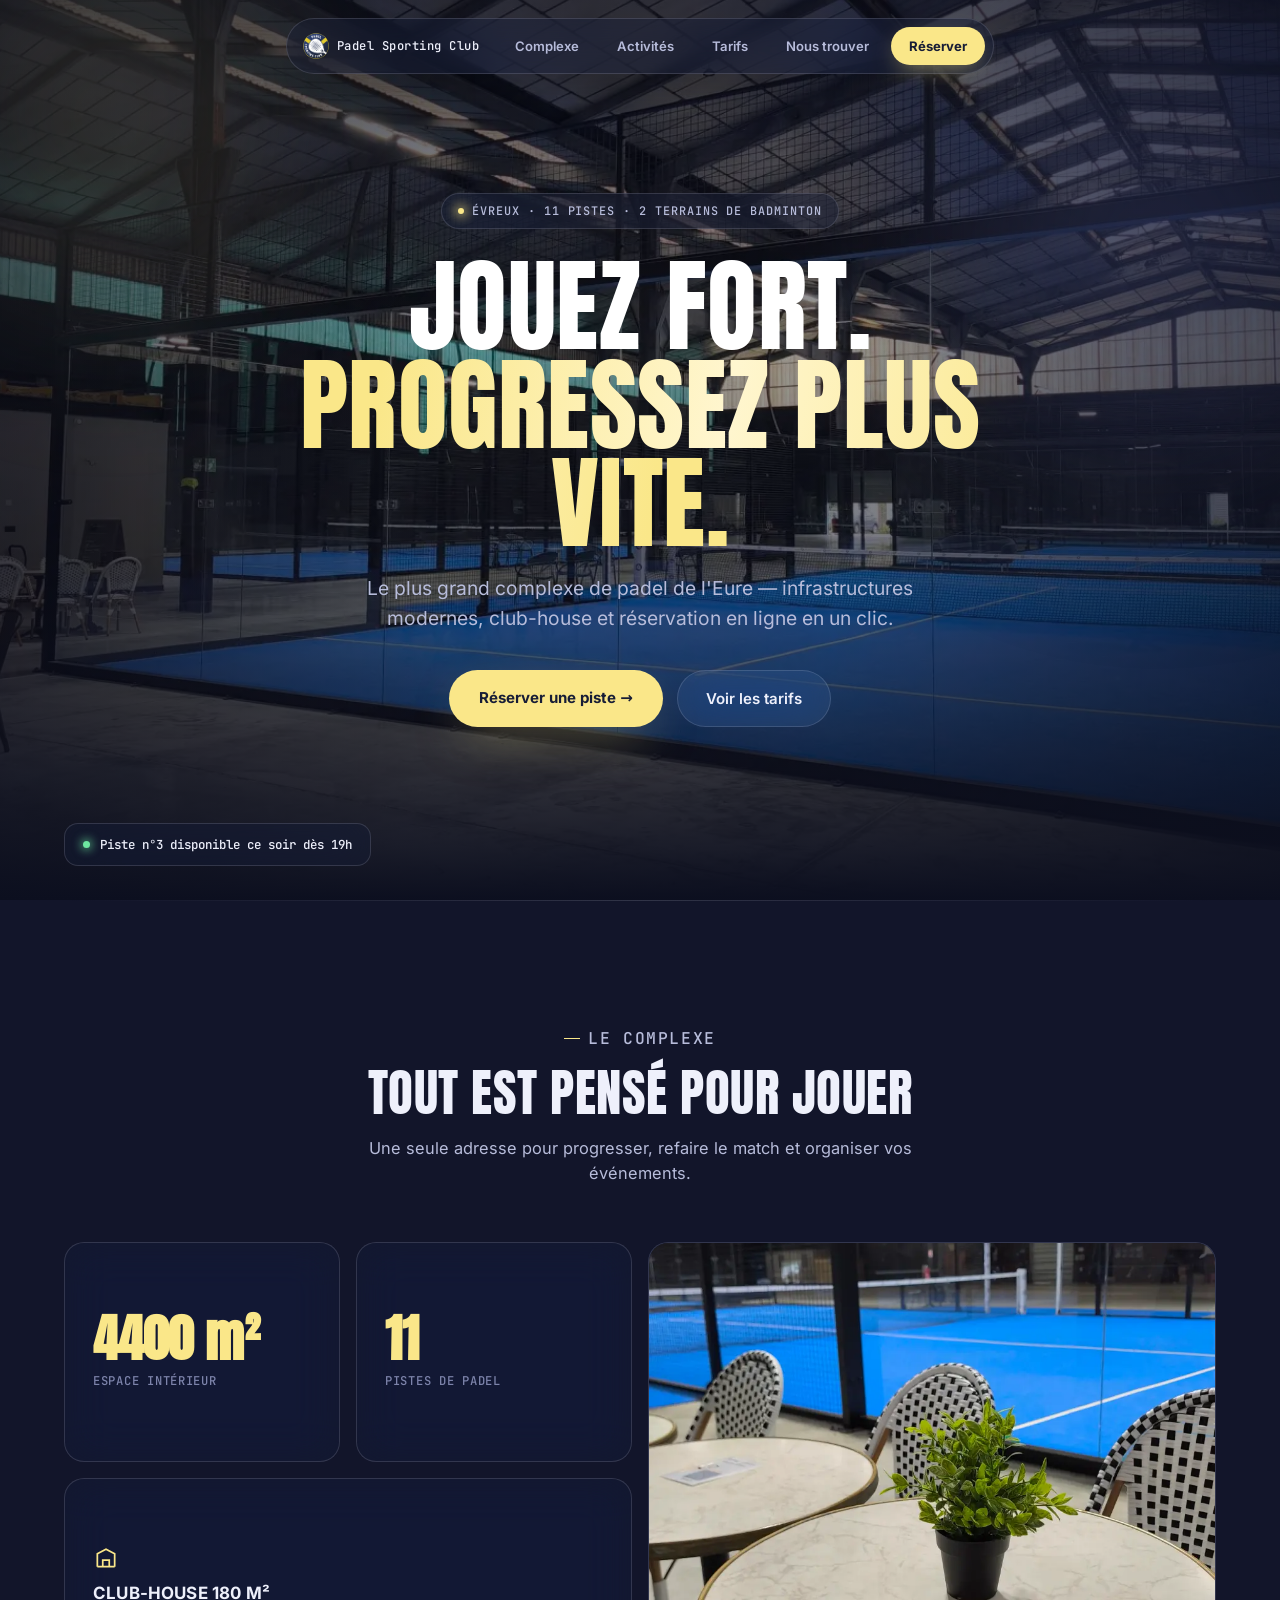
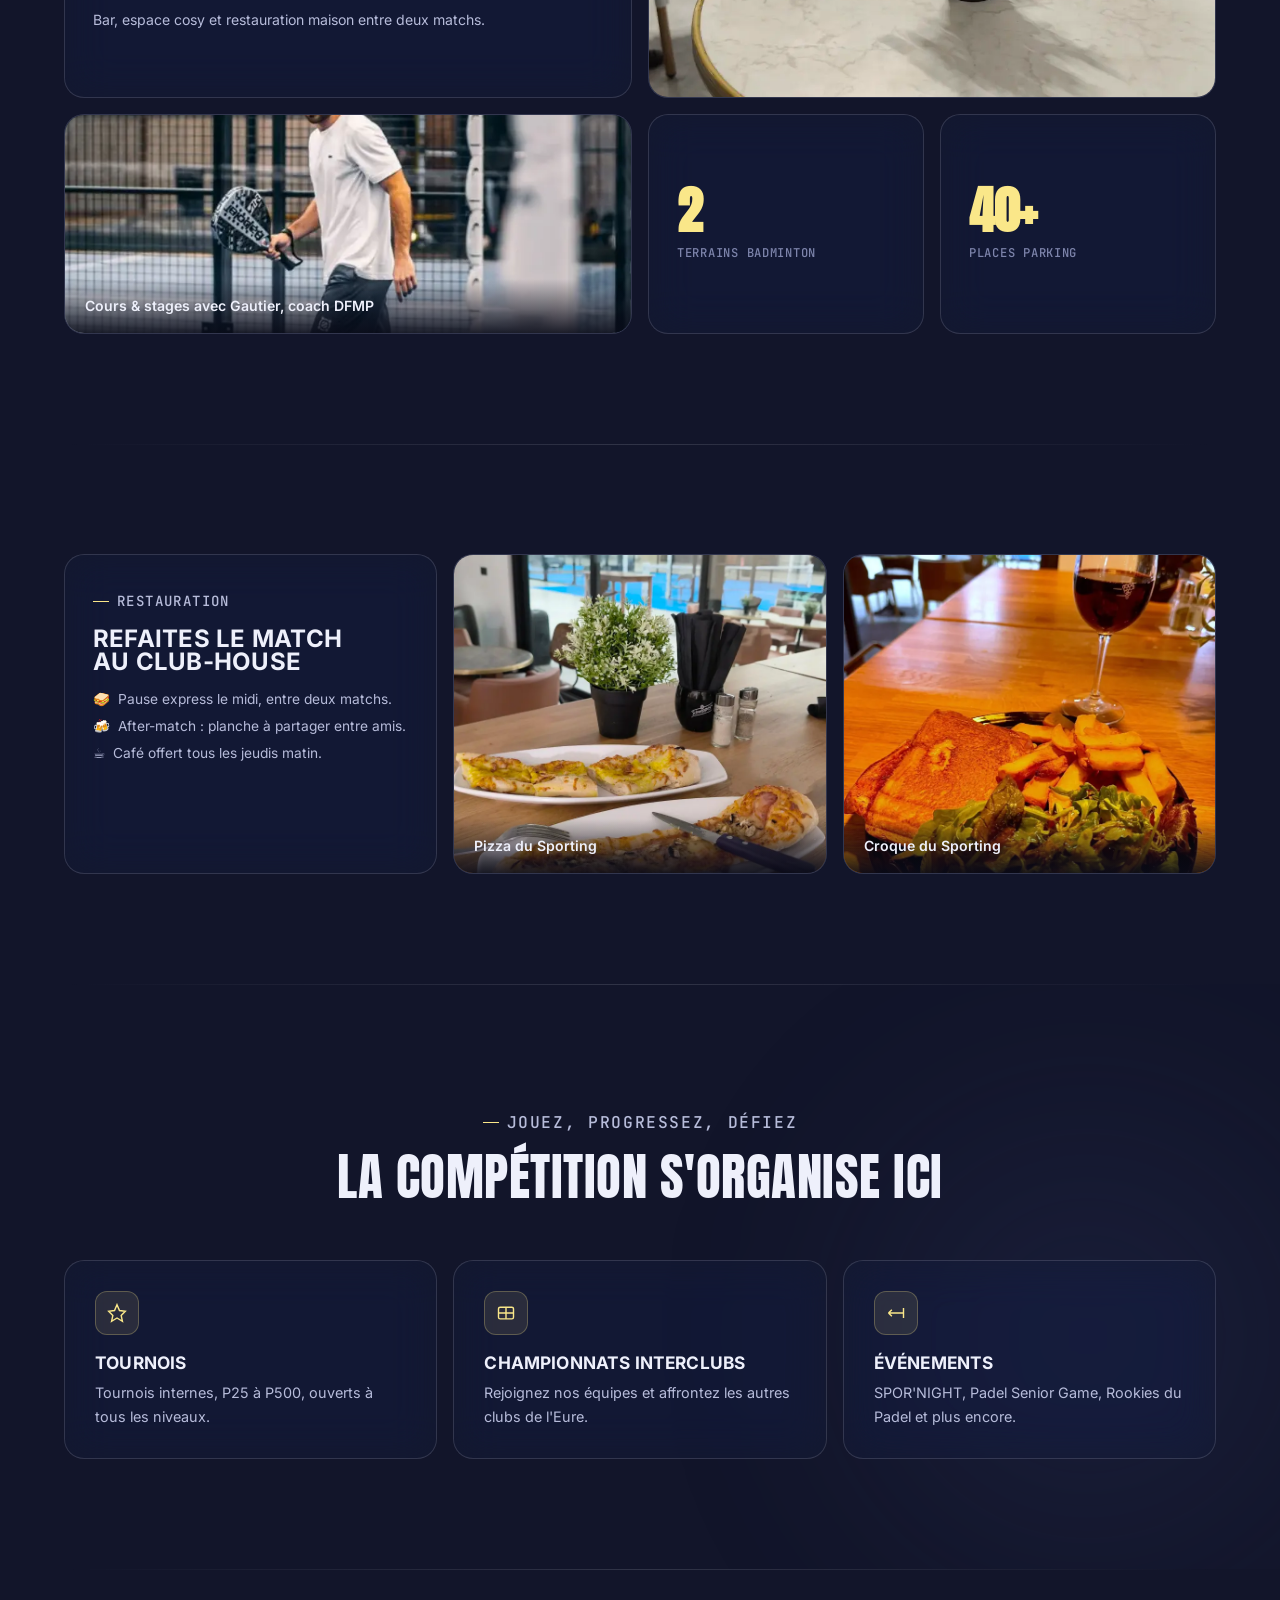
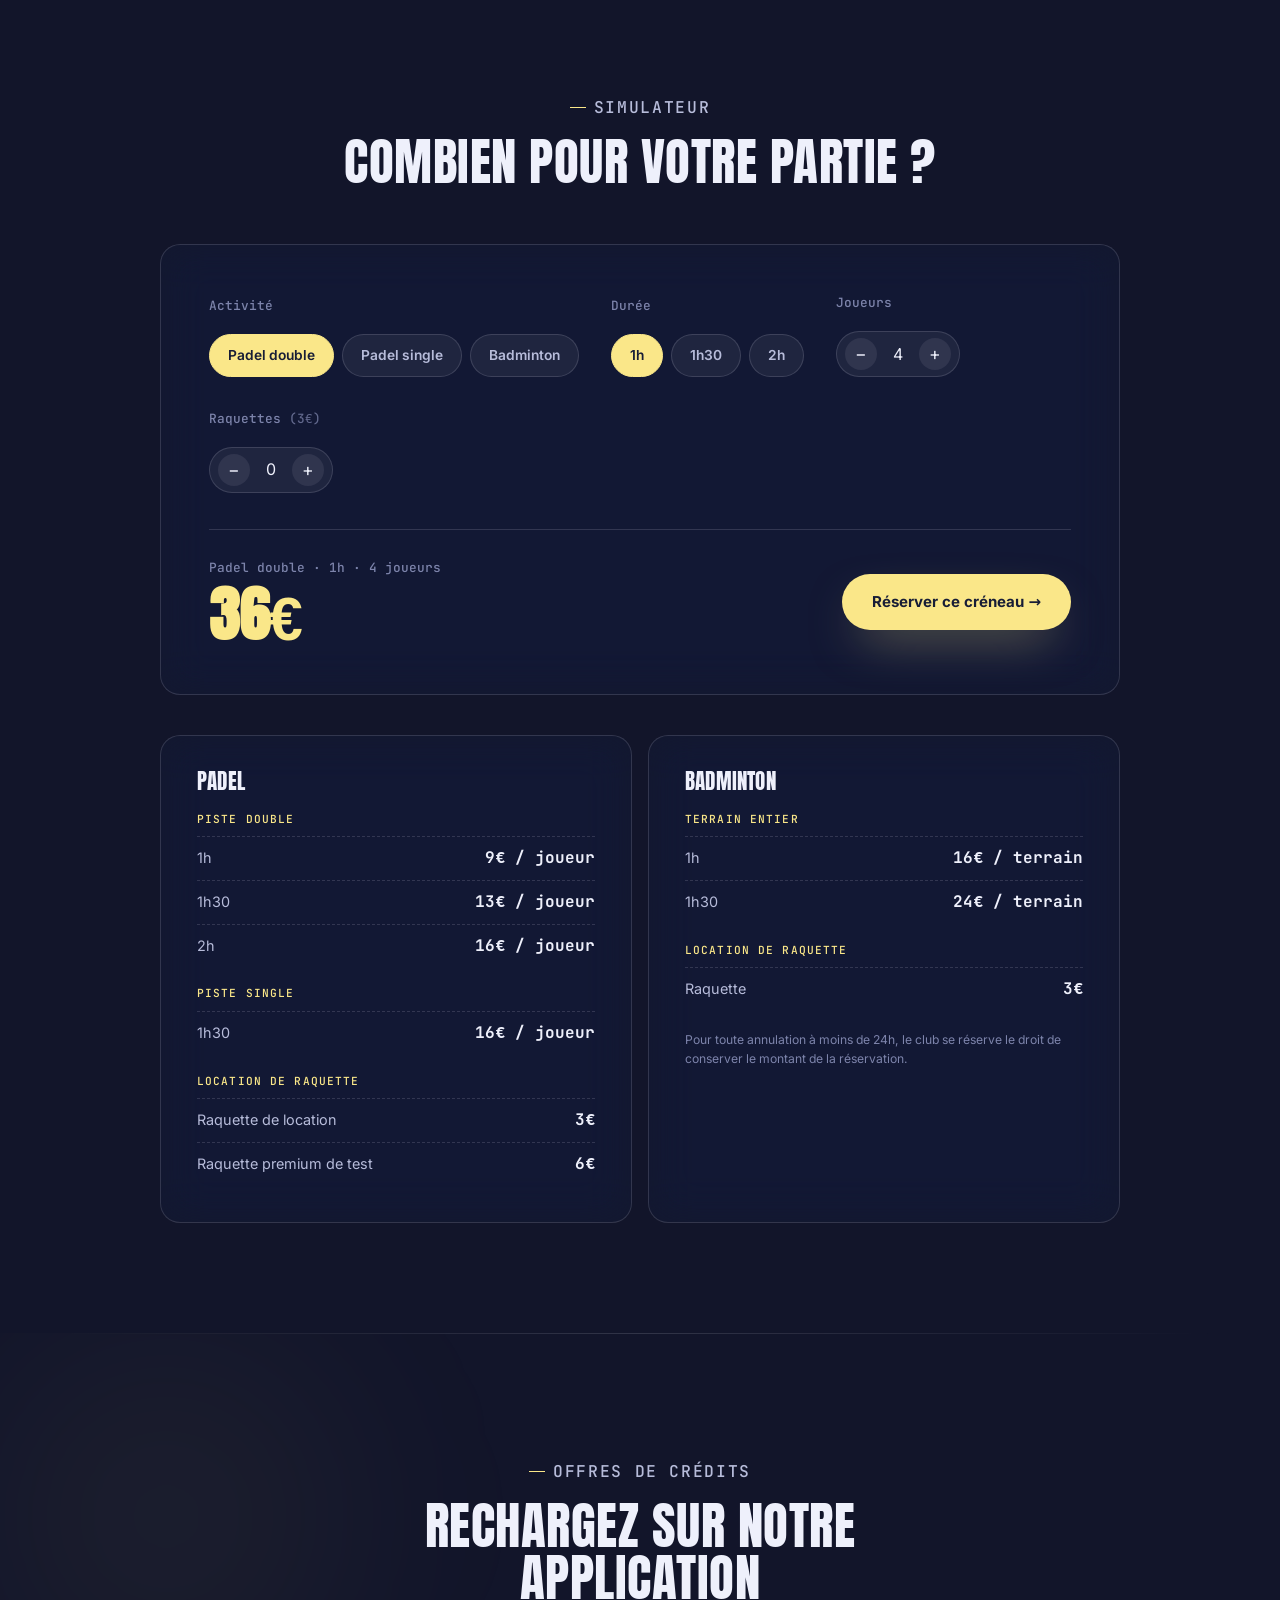
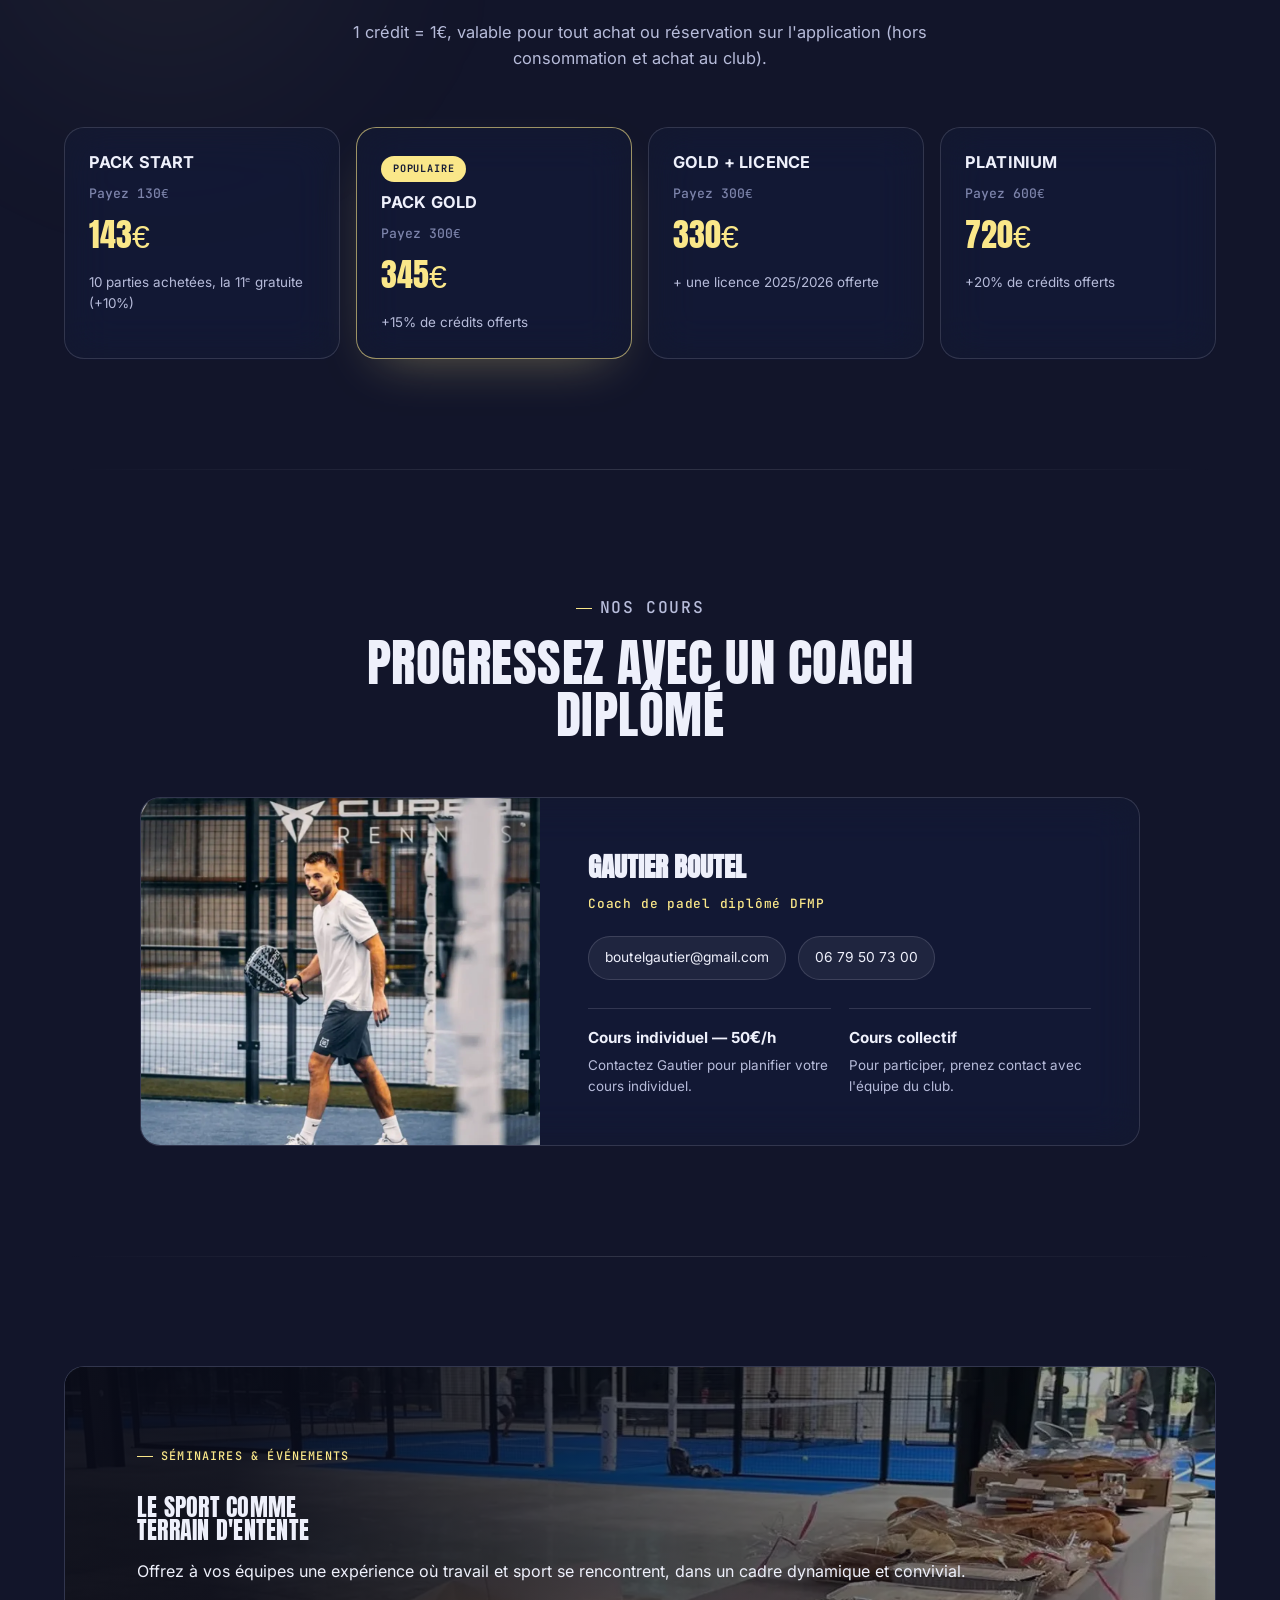
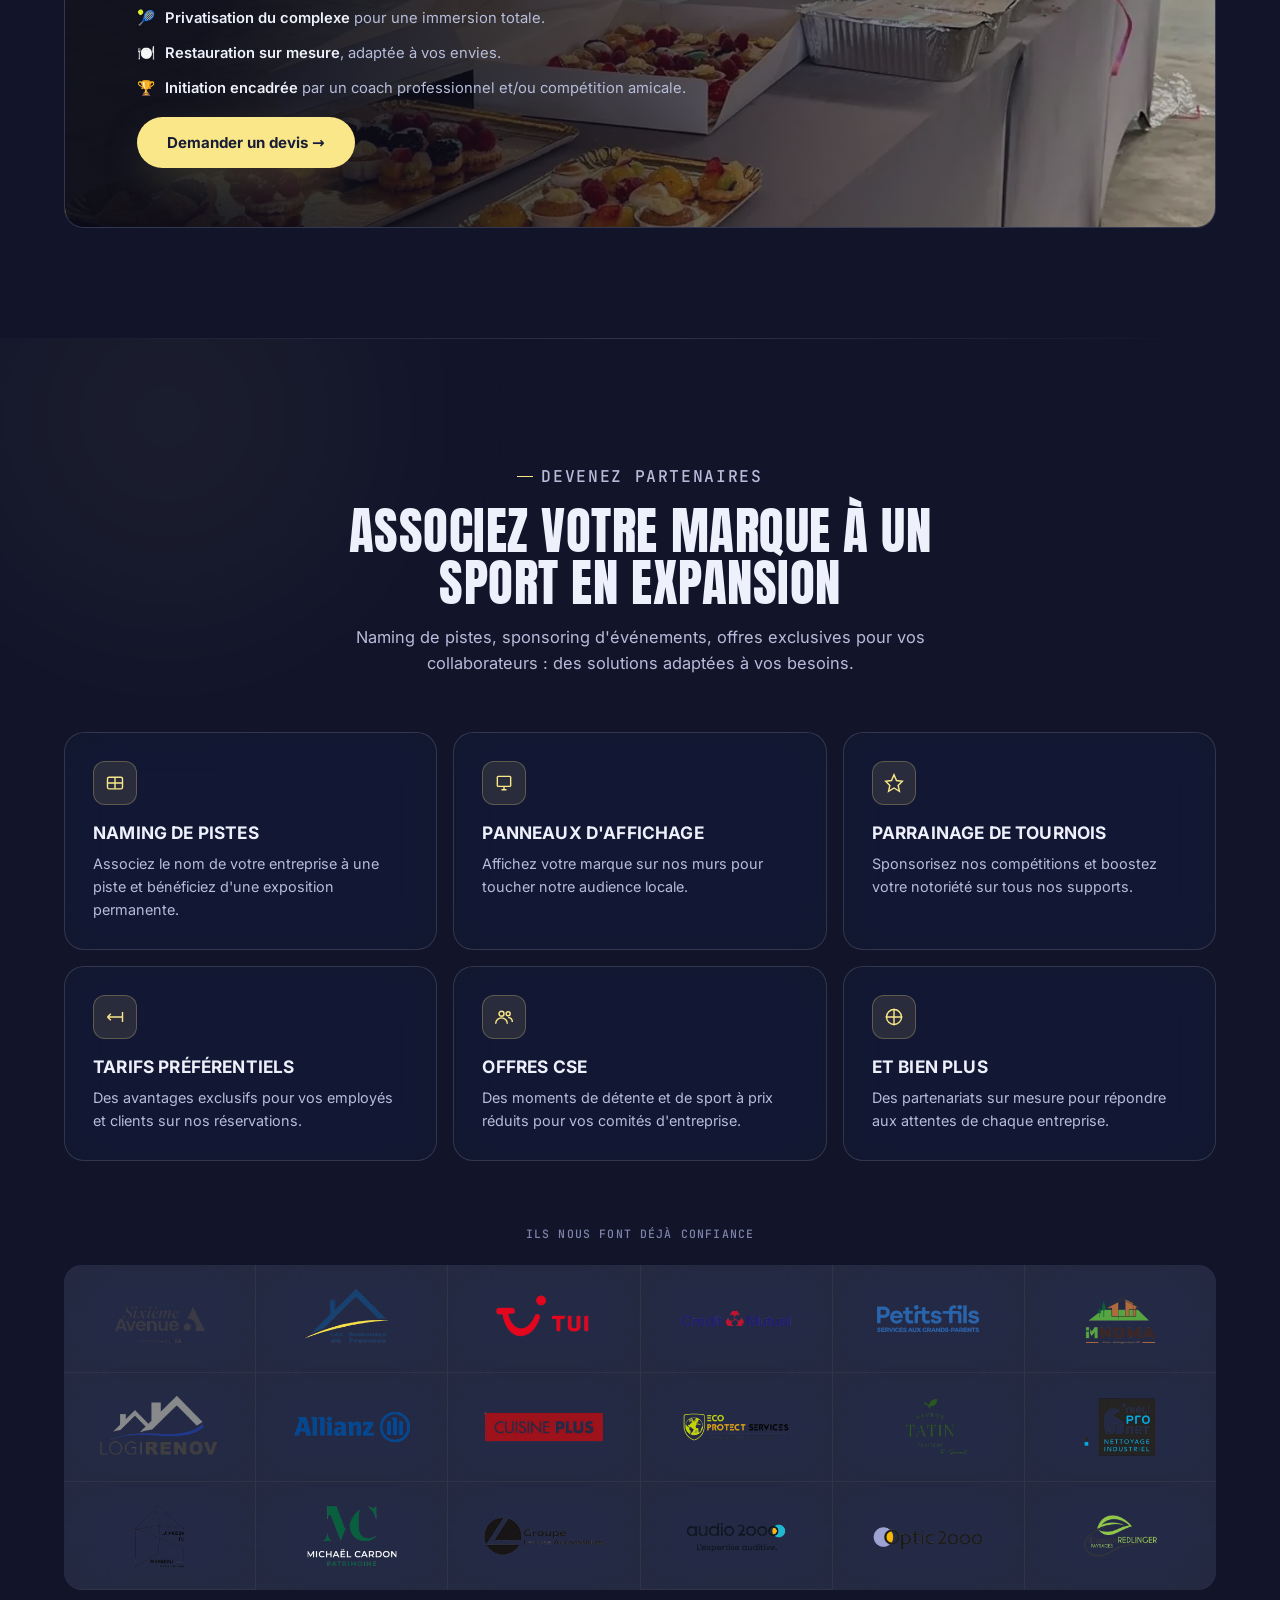
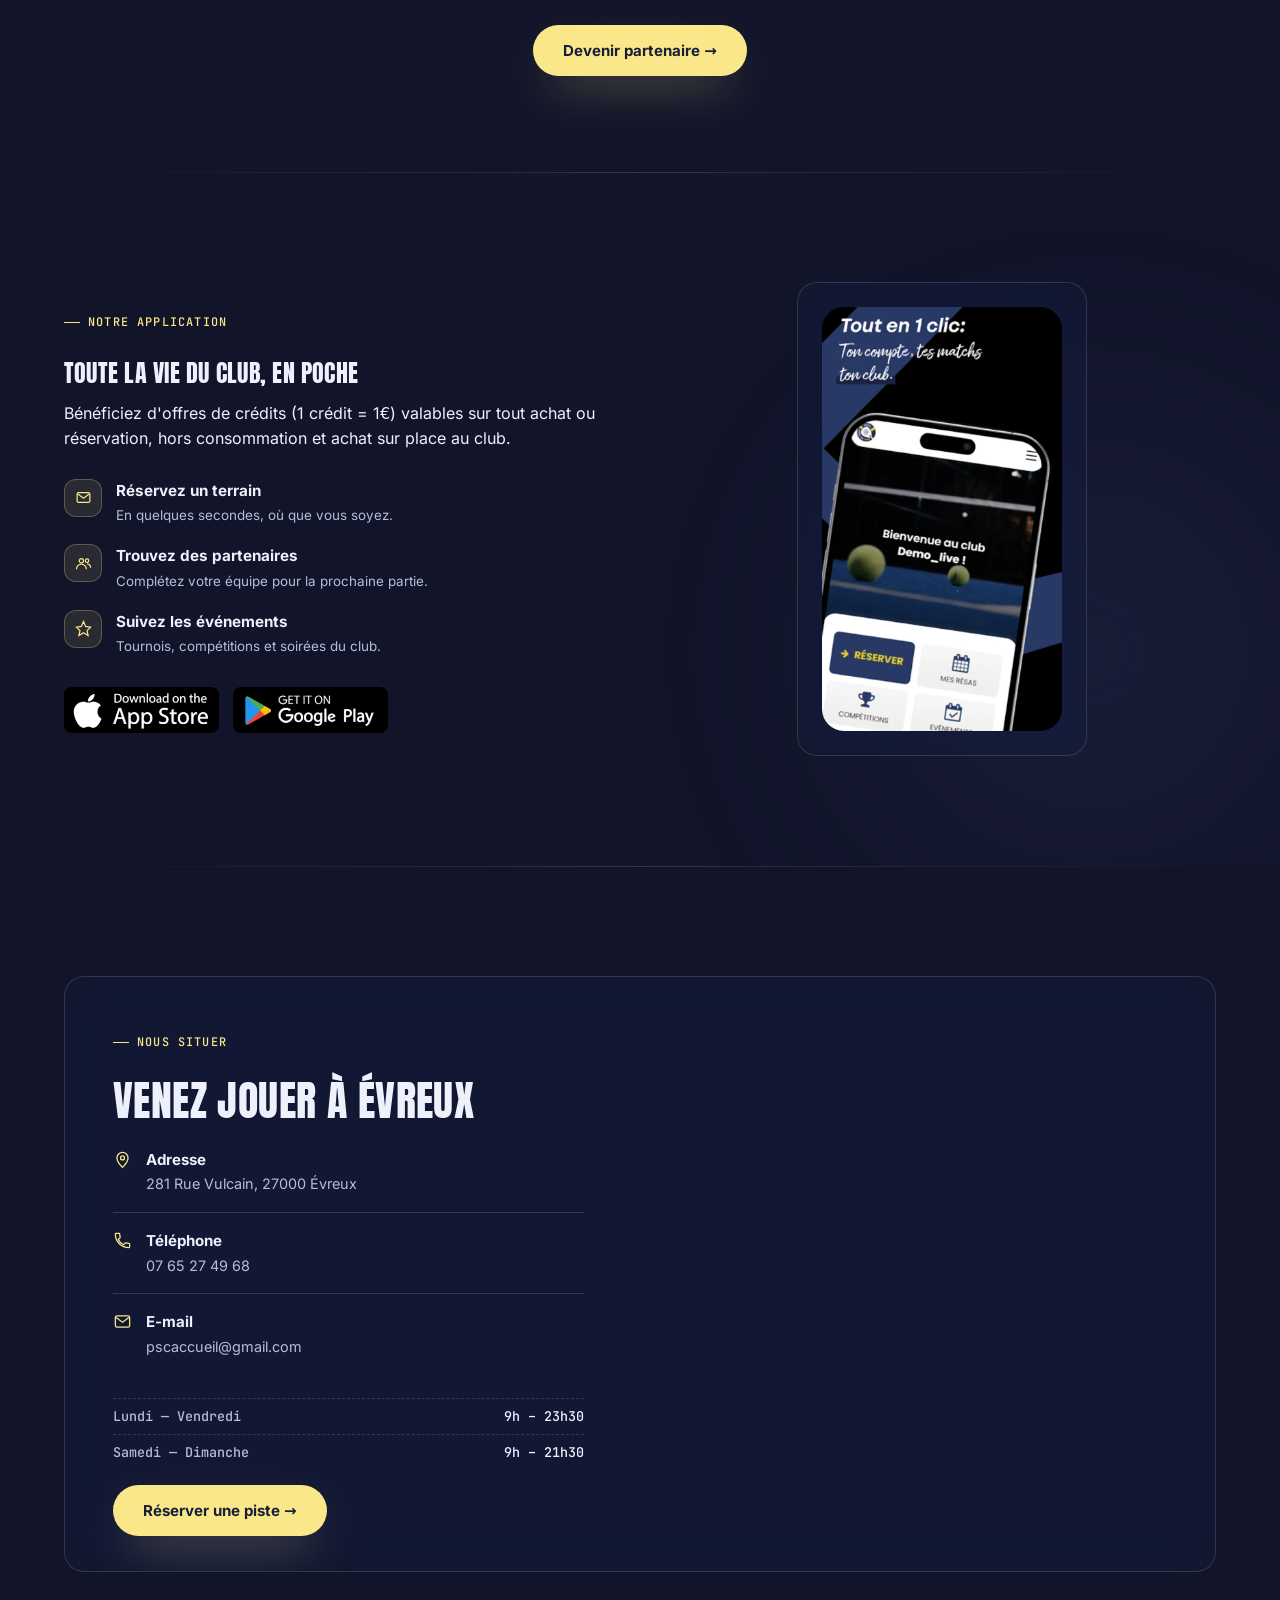
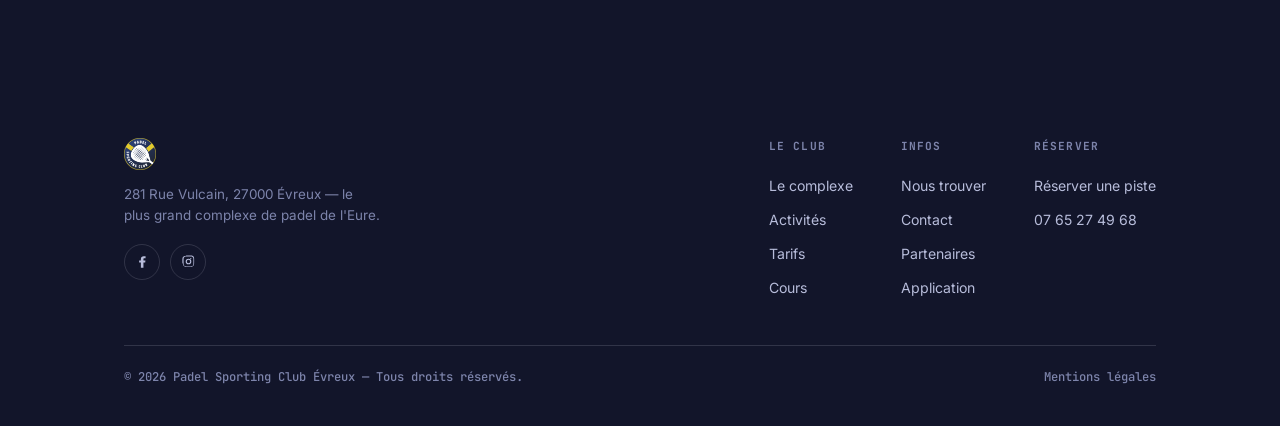
==== commit 47d09039: "Remove click-to-feature interaction on credit packs Clicking a pack card had no functional consequen" ====
--- a/index.html
+++ b/index.html
@@ -271,31 +271,27 @@
     <h2>Rechargez sur notre application</h2>
     <p>1 crédit = 1€, valable pour tout achat ou réservation sur l'application (hors consommation et achat au club).</p>
   </div>
-  <p class="c-packs-hint">Cliquez sur une offre pour la mettre en avant</p>
   <div class="c-packs" id="c-packs">
-    <div class="glass-card c-pack c-reveal" tabindex="0" role="button">
-      <span class="c-pack-tag">Populaire</span>
+    <div class="glass-card c-pack c-reveal">
       <h3>Pack Start</h3>
       <p class="pay">Payez 130€</p>
       <p class="get">143€</p>
       <p>10 parties achetées, la 11ᵉ gratuite (+10%)</p>
     </div>
-    <div class="glass-card c-pack is-best c-reveal" tabindex="0" role="button">
+    <div class="glass-card c-pack c-pack--popular c-reveal">
       <span class="c-pack-tag">Populaire</span>
       <h3>Pack Gold</h3>
       <p class="pay">Payez 300€</p>
       <p class="get">345€</p>
       <p>+15% de crédits offerts</p>
     </div>
-    <div class="glass-card c-pack c-reveal" tabindex="0" role="button">
-      <span class="c-pack-tag">Populaire</span>
+    <div class="glass-card c-pack c-reveal">
       <h3>Gold + Licence</h3>
       <p class="pay">Payez 300€</p>
       <p class="get">330€</p>
       <p>+ une licence 2025/2026 offerte</p>
     </div>
-    <div class="glass-card c-pack c-reveal" tabindex="0" role="button">
-      <span class="c-pack-tag">Populaire</span>
+    <div class="glass-card c-pack c-reveal">
       <h3>Platinium</h3>
       <p class="pay">Payez 600€</p>
       <p class="get">720€</p>
--- a/assets/home.css
+++ b/assets/home.css
@@ -276,17 +276,18 @@
 @media (max-width:700px){ .c-tarifs-grid{ grid-template-columns:1fr; } }
 
 /* ---------- credits packs ---------- */
-.c-packs-hint{ text-align:center; font-family:var(--f-mono); font-size:.72rem; letter-spacing:.06em; color:var(--ink-faint); margin:0 0 28px; }
-.c-packs{ max-width:1160px; margin:0 auto; display:grid; grid-template-columns:repeat(4,1fr); gap:16px; }
-.c-pack{ padding:26px 24px; position:relative; cursor:pointer; transition:border-color .3s, transform .3s var(--ease); }
-.c-pack:hover{ transform:translateY(-4px); }
-.c-pack.is-best{ border-color:rgba(250,231,137,.6); box-shadow:0 20px 50px -24px rgba(250,231,137,.4); }
+.c-packs{ max-width:1160px; margin:32px auto 0; display:grid; grid-template-columns:repeat(4,1fr); gap:16px; }
+.c-pack{
+  padding:26px 24px; position:relative;
+  transition:transform .3s var(--ease), box-shadow .3s var(--ease);
+}
+.c-pack:hover{ transform:translateY(-4px); box-shadow:0 20px 50px -24px rgba(250,231,137,.3); }
+.c-pack--popular{ border-color:rgba(250,231,137,.6); box-shadow:0 20px 50px -24px rgba(250,231,137,.4); }
 .c-pack-tag{
-  display:none; align-self:flex-start; background:var(--yellow); color:var(--yellow-ink); font-family:var(--f-mono);
+  display:inline-flex; align-self:flex-start; background:var(--yellow); color:var(--yellow-ink); font-family:var(--f-mono);
   font-size:.64rem; letter-spacing:.08em; padding:5px 12px; border-radius:999px; text-transform:uppercase; font-weight:700;
   margin-bottom:12px;
 }
-.c-pack.is-best .c-pack-tag{ display:inline-flex; }
 .c-pack h3{ font-family:var(--f-body); font-weight:700; font-size:1.02rem; color:var(--ink); margin-bottom:14px; }
 .c-pack .pay{ font-family:var(--f-mono); color:var(--ink-faint); font-size:.82rem; }
 .c-pack .get{ font-family:var(--f-display); font-size:2rem; color:var(--yellow); margin:6px 0 12px; }
@@ -481,7 +482,6 @@
 .c-pill:focus-visible, .c-nav-brand:focus-visible, .c-footer-social a:focus-visible{
   outline-offset:2px; border-radius:999px;
 }
-.c-pack:focus-visible{ outline-offset:2px; border-radius:20px; }
 .c-logo-item:focus-within{ outline-offset:-2px; border-radius:8px; }
 .c-field input:focus-visible, .c-field select:focus-visible, .c-field textarea:focus-visible{
   outline-offset:1px; border-radius:10px;
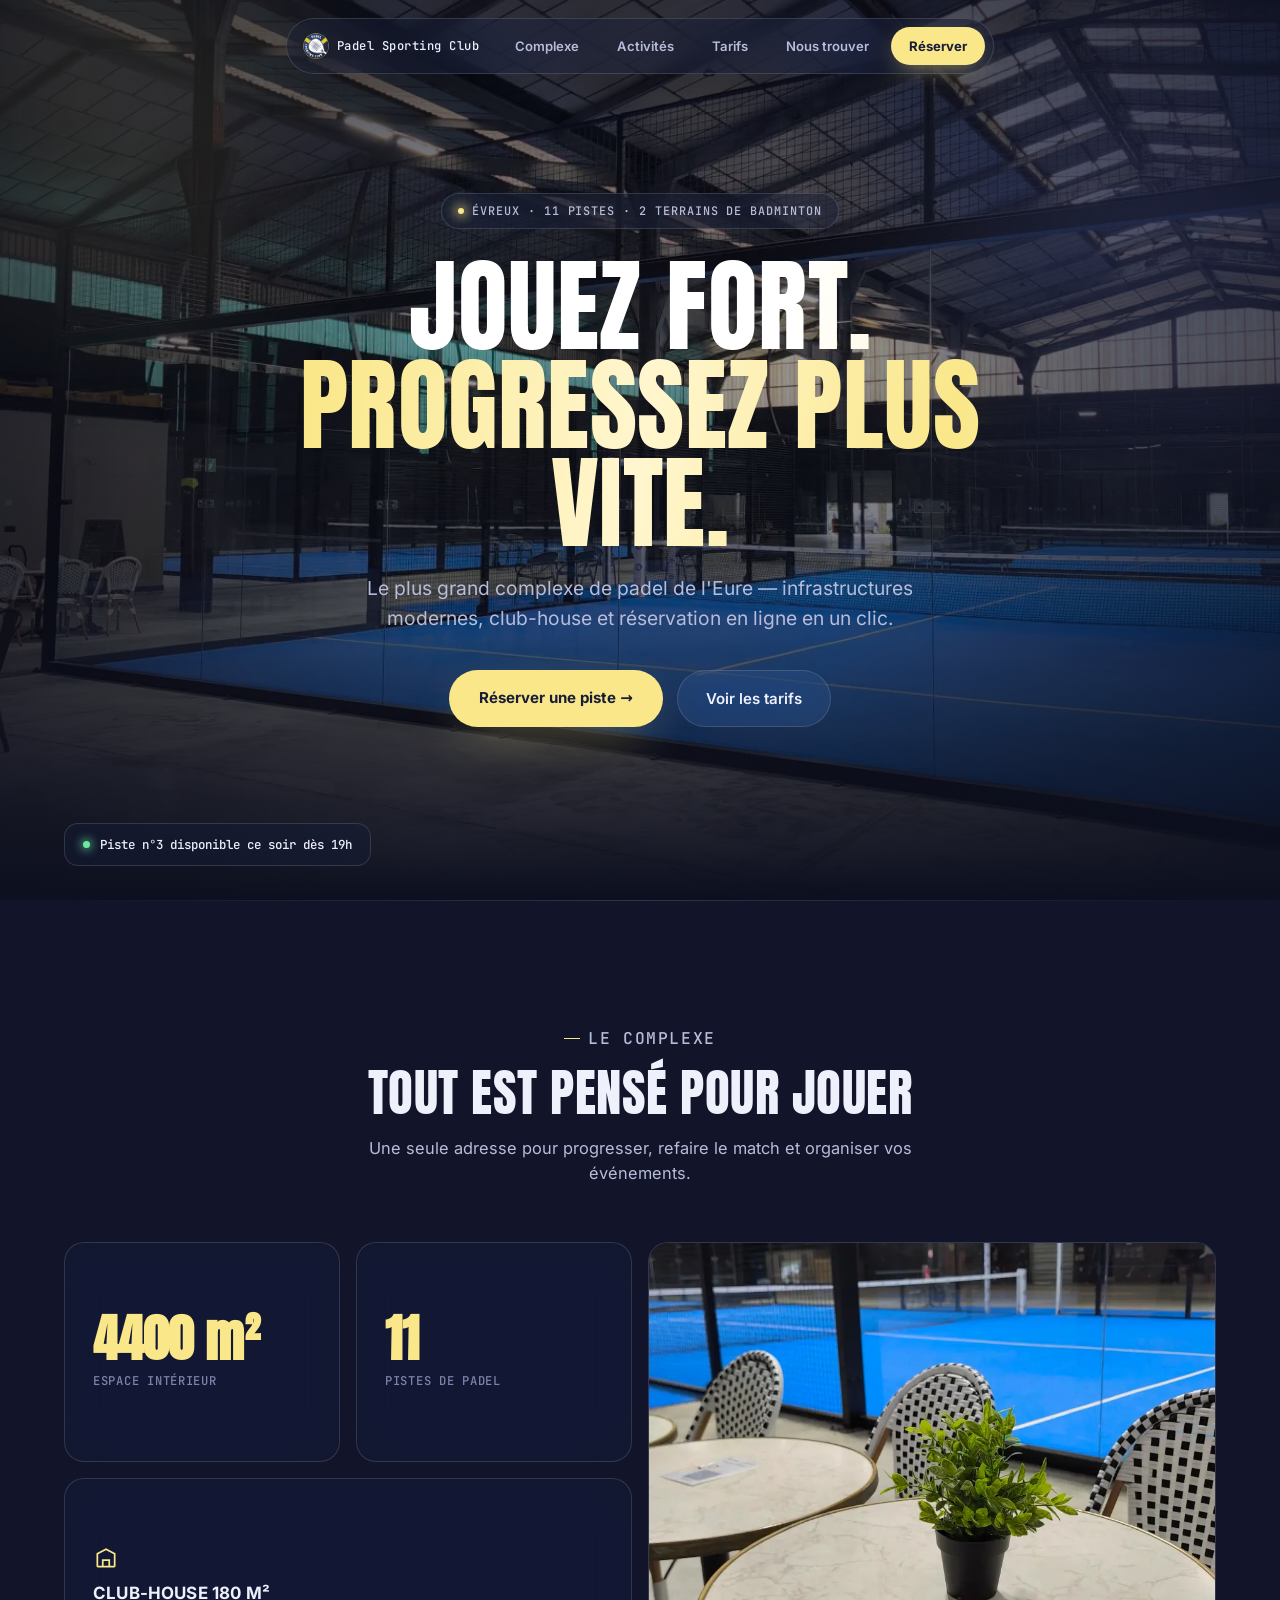
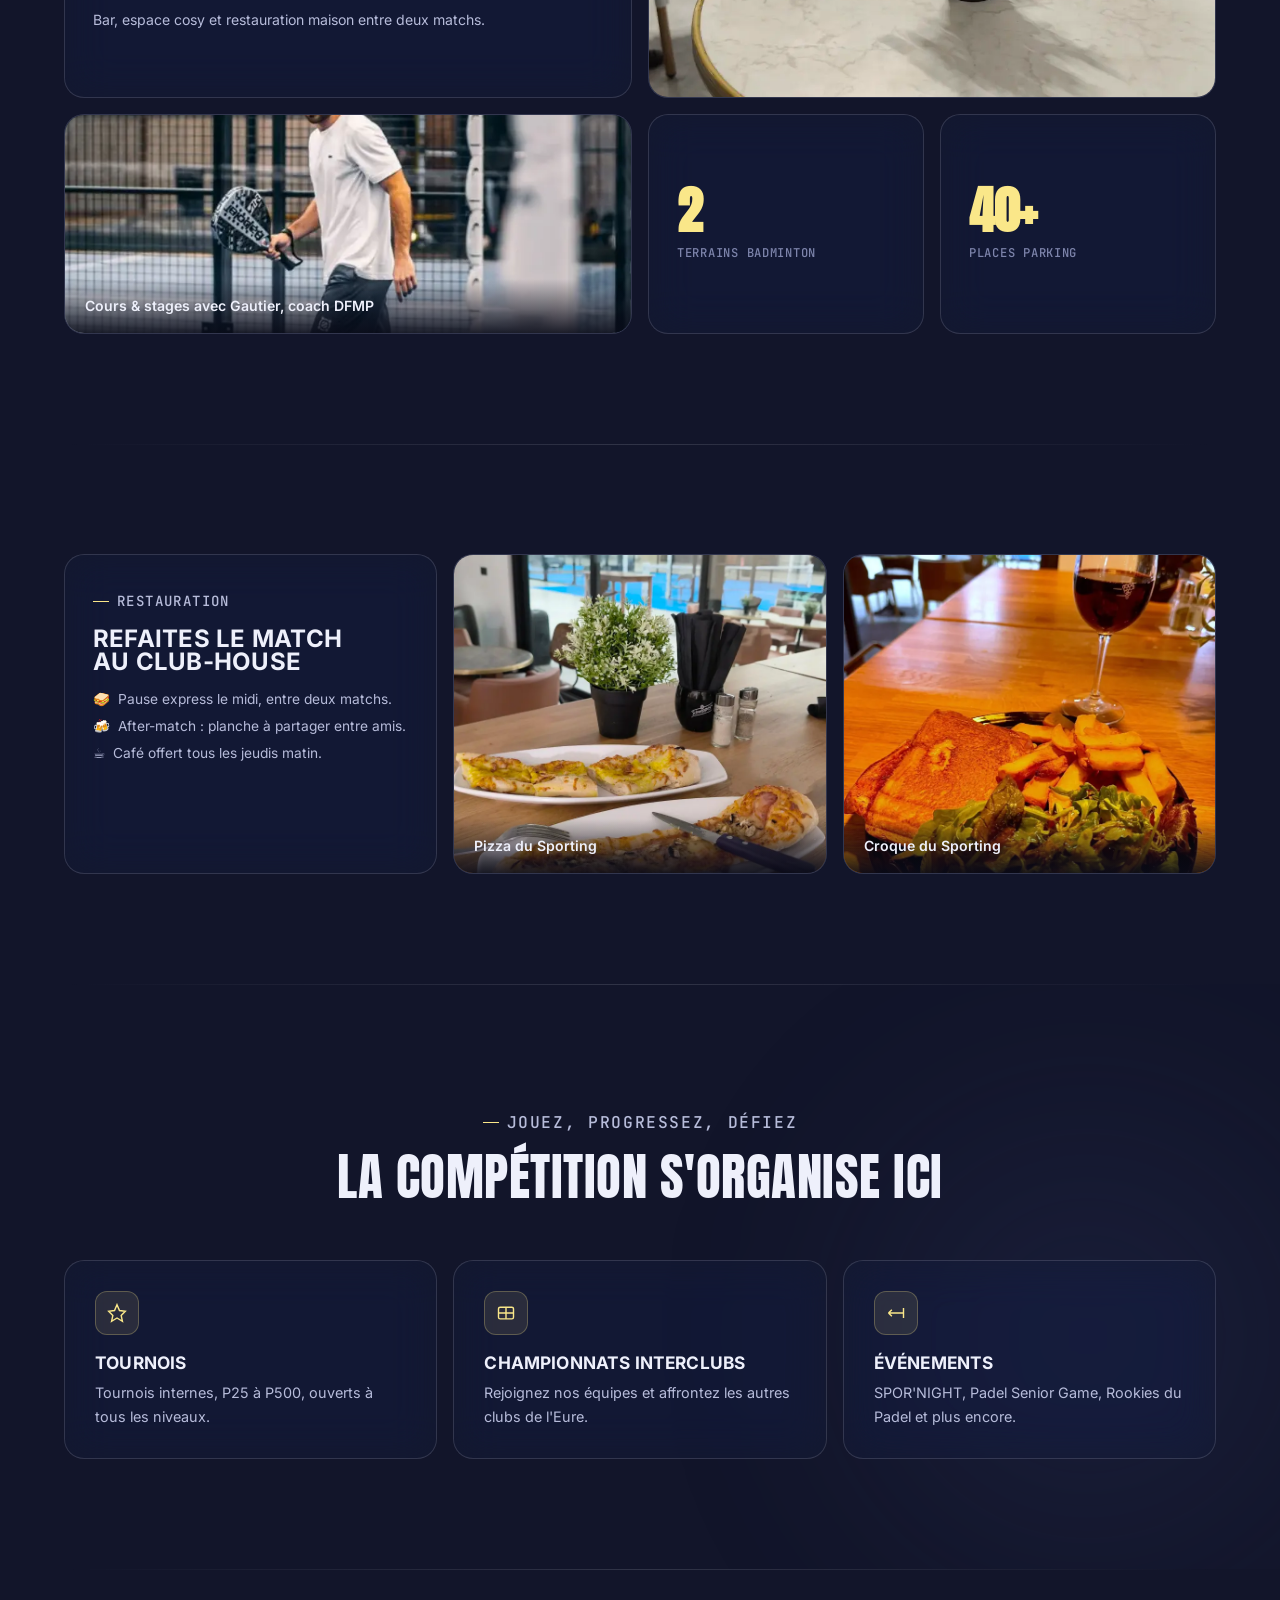
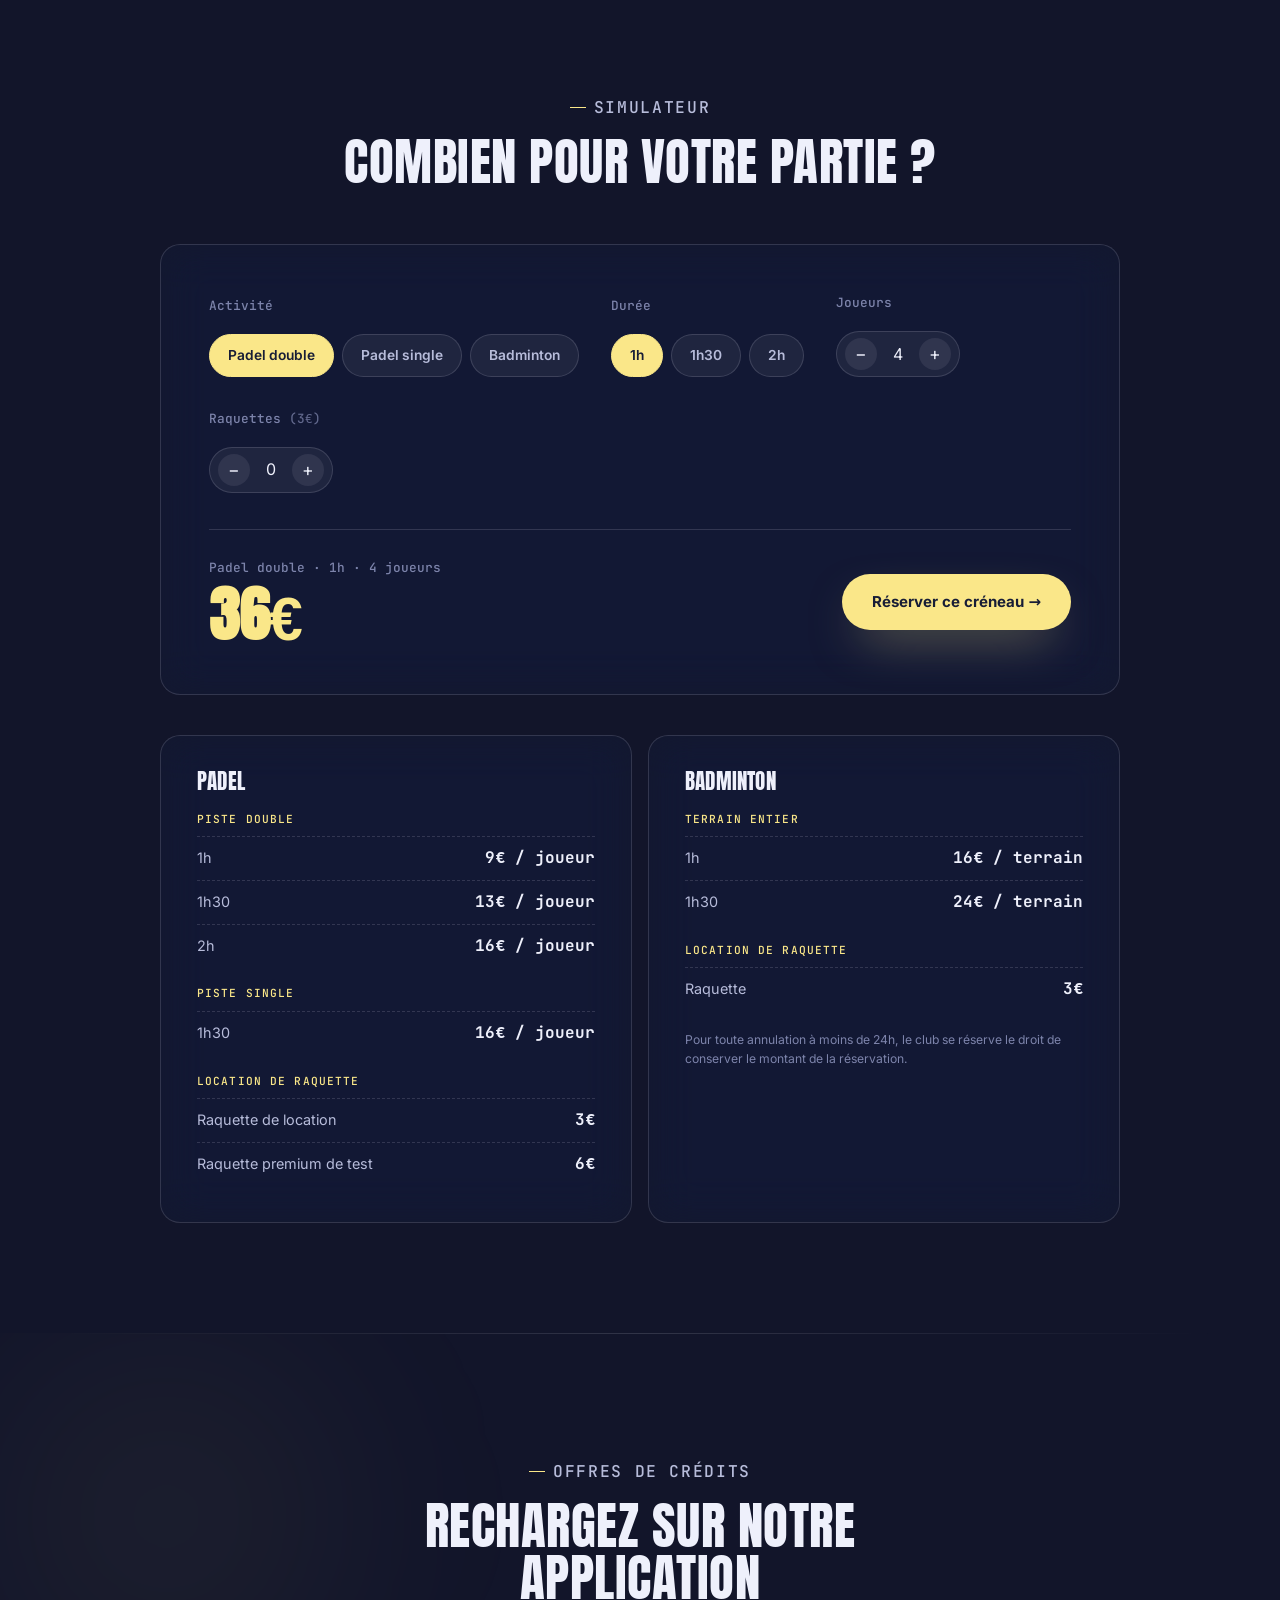
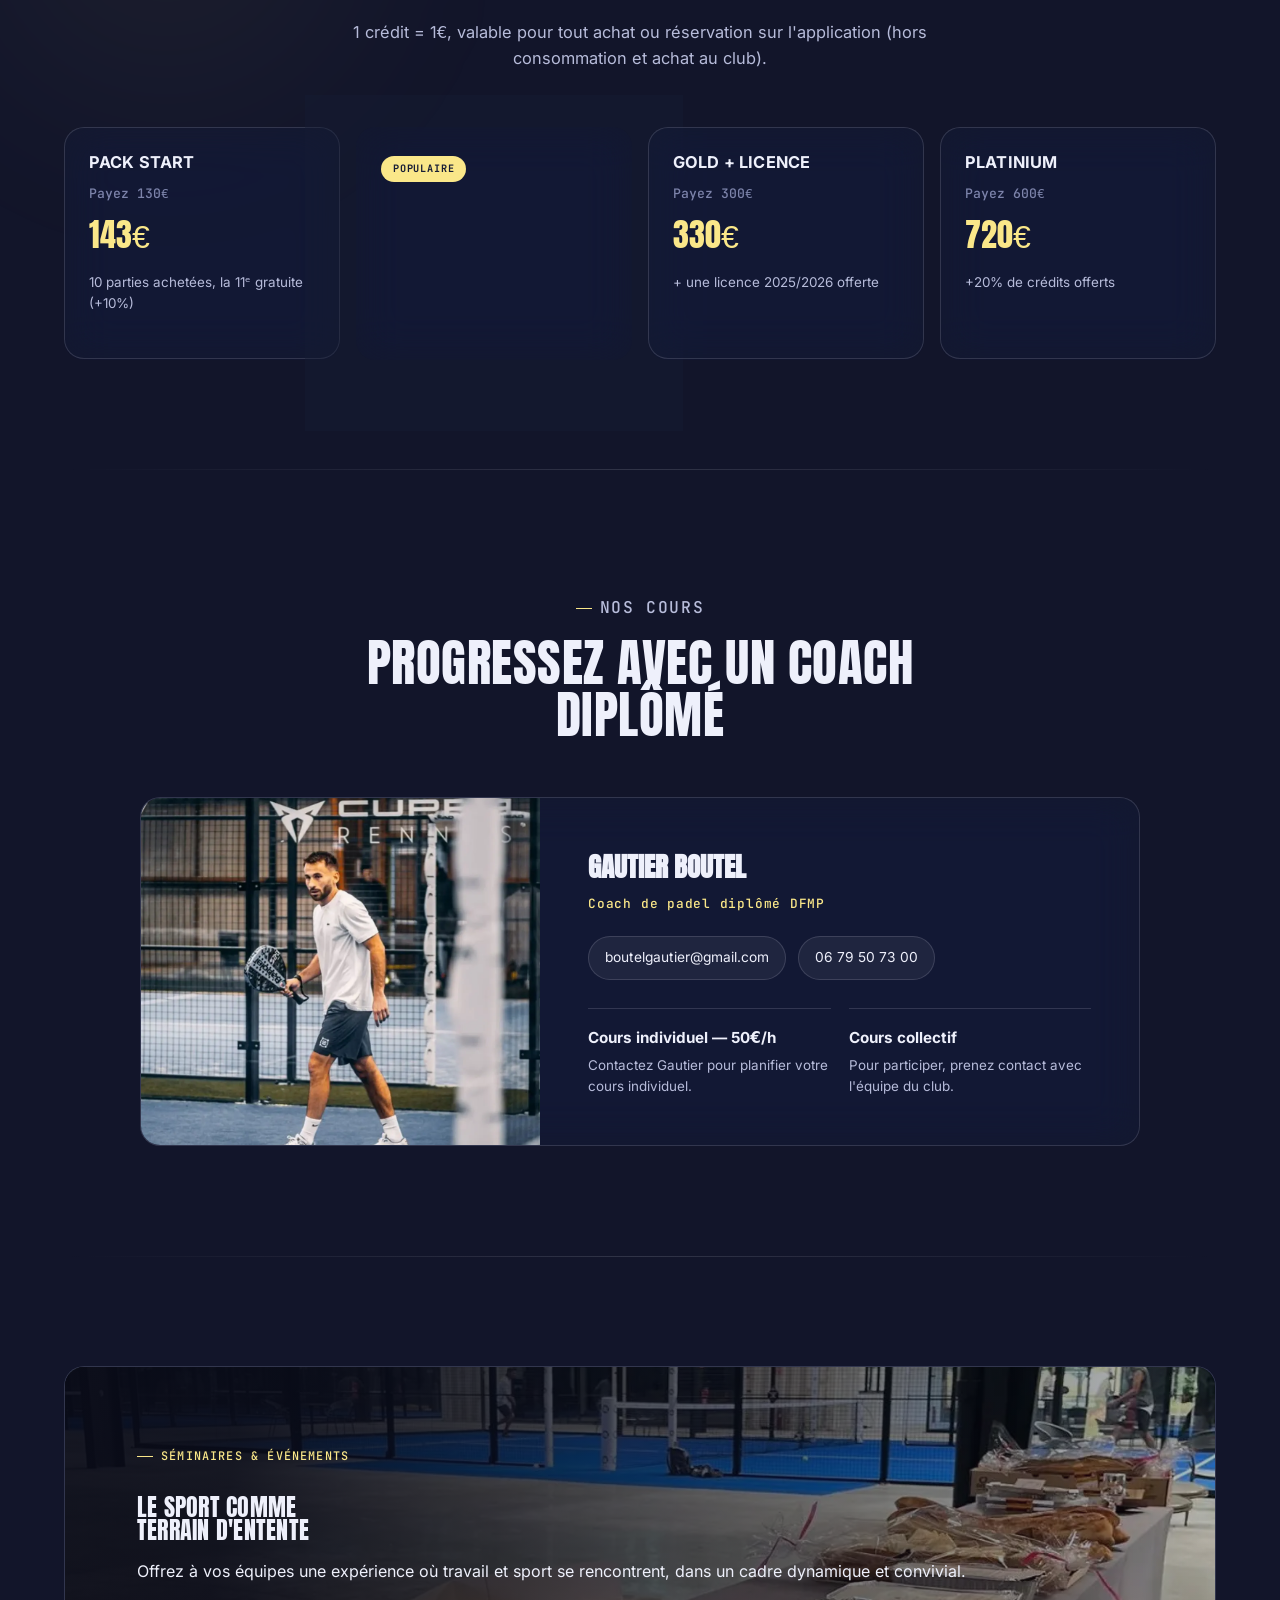
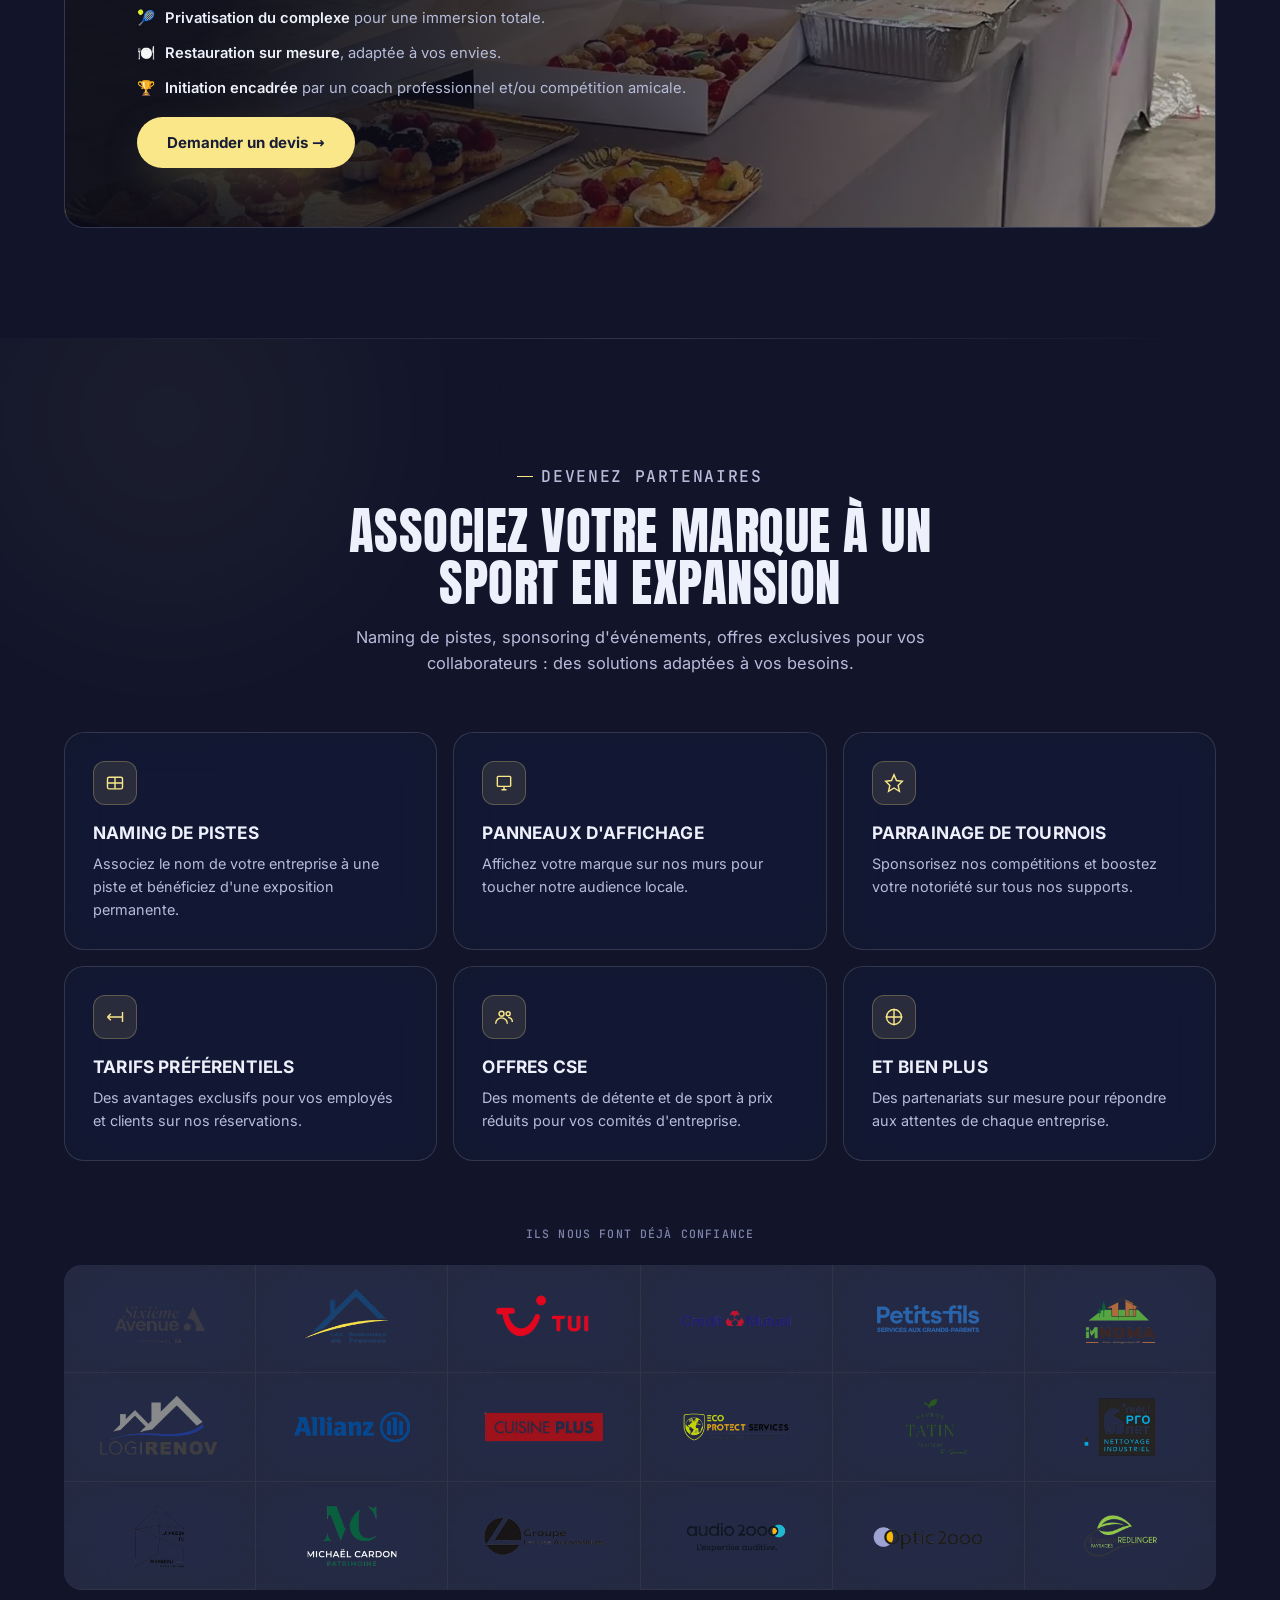
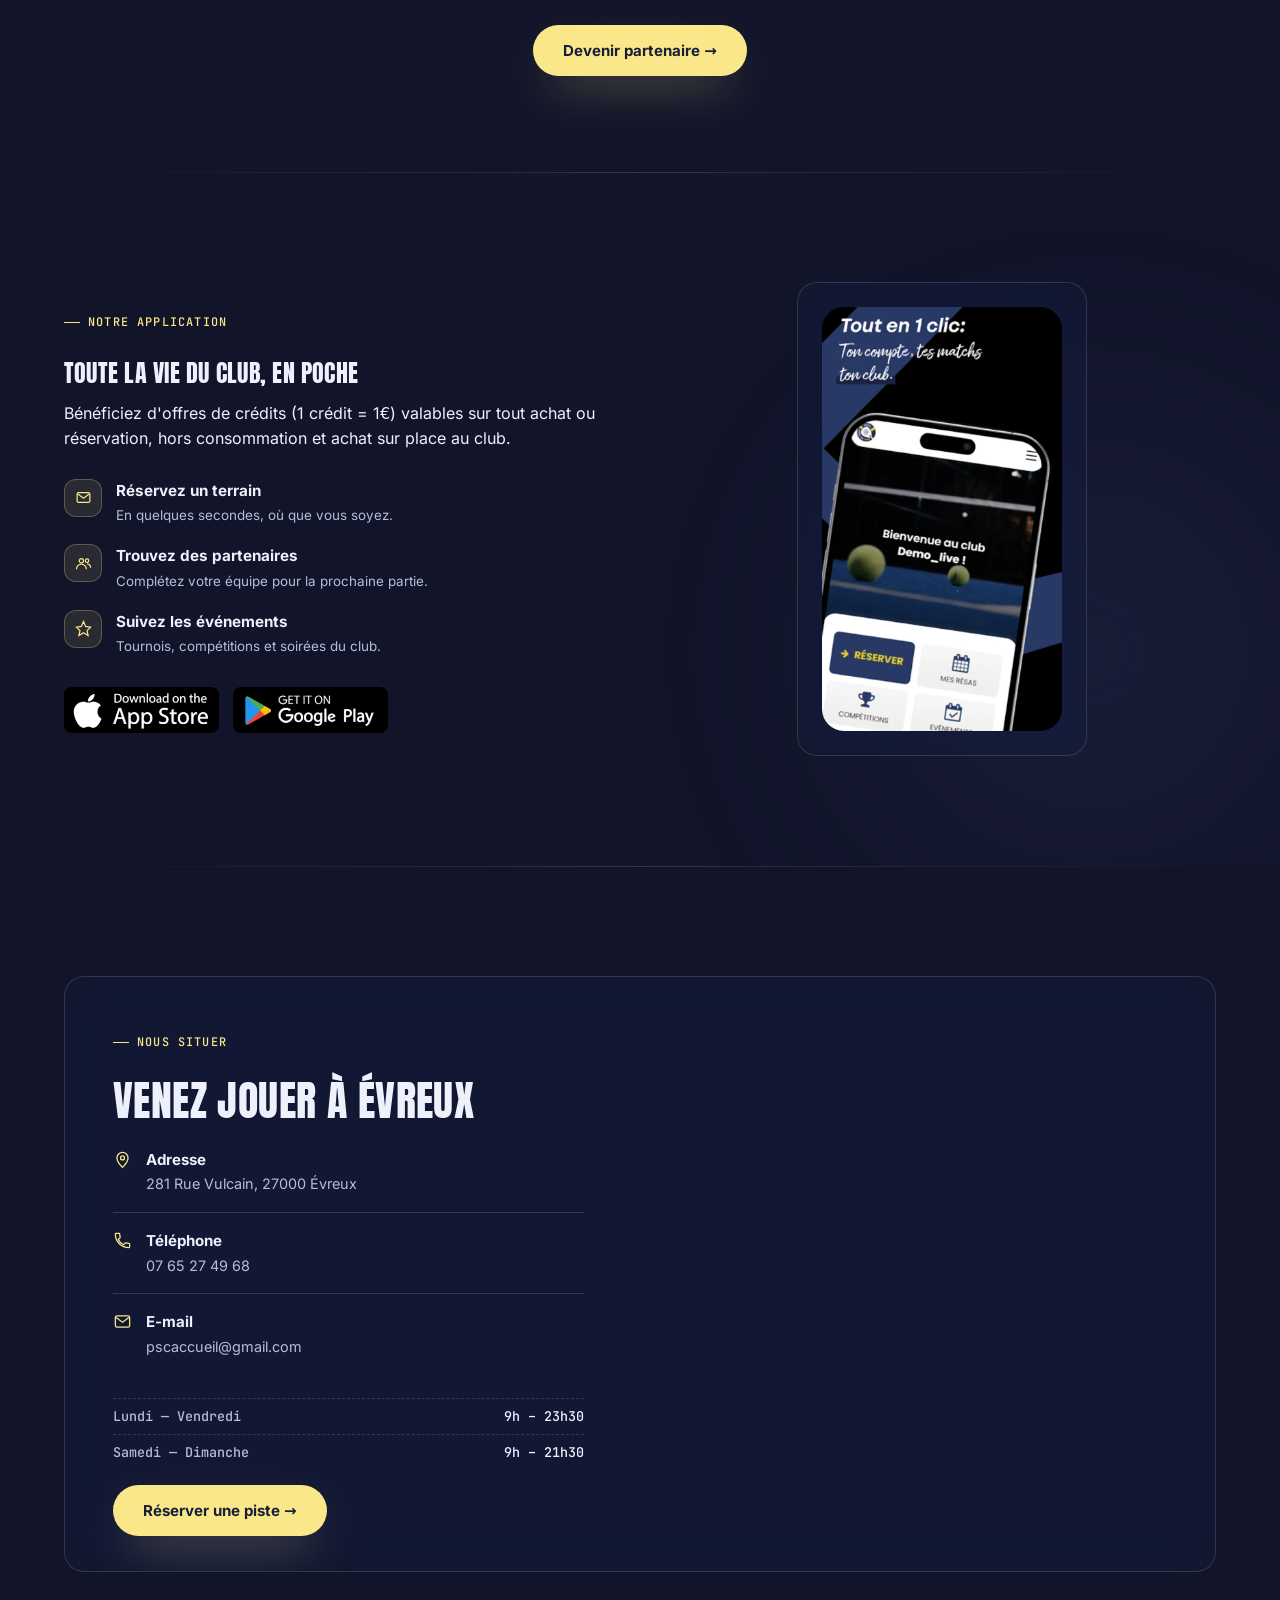
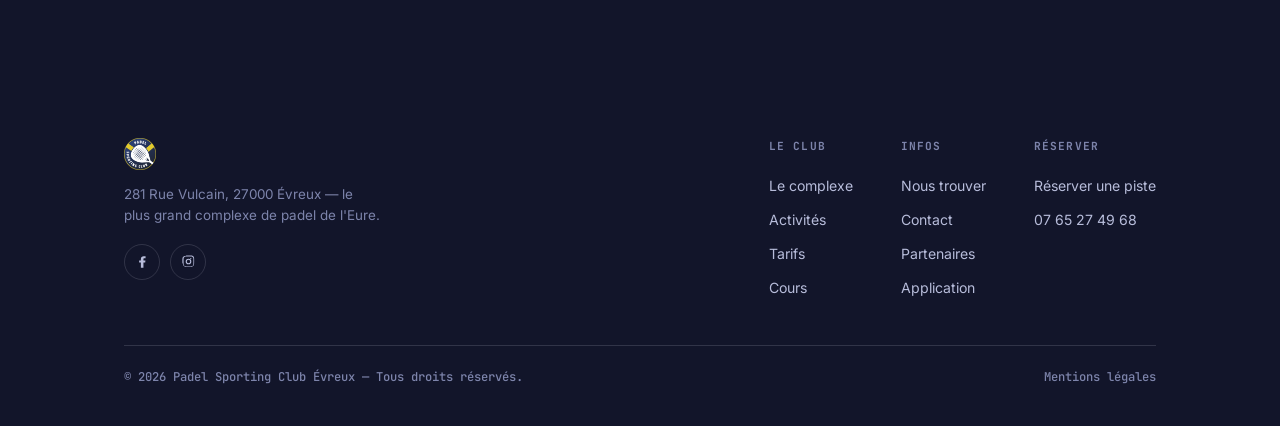
==== commit 92abb0de: "Add an impact/speed load-in animation to the hero title The hero H1 ("Jouez fort." / "Progressez plu" ====
--- a/index.html
+++ b/index.html
@@ -97,7 +97,7 @@
   </div>
   <div class="mesh-bg" aria-hidden="true"></div>
   <div class="c-badge"><span class="dot"></span> Évreux · 11 pistes · 2 terrains de badminton</div>
-  <h1>Jouez fort.<br><em>Progressez plus vite.</em></h1>
+  <h1><span class="c-hero-line">Jouez fort.</span><br><em>Progressez plus vite.</em></h1>
   <p class="c-lede">Le plus grand complexe de padel de l'Eure — infrastructures modernes, club-house et réservation en ligne en un clic.</p>
   <div class="c-hero-actions">
     <a class="c-btn-primary" href="https://padelevreux.mymobileapp.fr/installation?q=18022025104104">Réserver une piste →</a>
--- a/assets/home.css
+++ b/assets/home.css
@@ -94,11 +94,85 @@
   font-size:clamp(3.4rem, 8vw, 7.4rem); letter-spacing:.005em;
   color:#ffffff;
   max-width:16ch;
+  position:relative; isolation:isolate;
+}
+/* ---------- hero title load-in : "Jouez fort." lands like an impact —
+   a fast, punchy snap into place (overshoot + a hot white flash).
+   "Progressez plus vite." then races in from the left with a motion-blur
+   trail, decelerating hard as it lands, holding at its brightest an instant
+   before settling into the gold gradient — the light itself accelerates
+   from line 1 to line 2, echoing "progress, faster". A soft floodlight
+   ignites behind the whole title right as line 2 lands (ties to the
+   "sous les projecteurs" language used elsewhere on the site).
+   Both lines animate transform/filter (motion) and background-position
+   (hue) on separate animations so every frame stays inside light tones
+   (white → cream → gold) — contrast against the dark hero photo never
+   drops, even mid-animation. ---------- */
+.c-hero h1 .c-hero-line{
+  display:inline-block;
+  background:linear-gradient(100deg,
+    #ffffff 0%, #ffffff 28%, #fff6cf 42%, var(--yellow-bright) 48%, #fff6cf 54%, #ffffff 68%, #ffffff 100%);
+  background-size:300% 100%;
+  -webkit-background-clip:text; background-clip:text; color:transparent;
+  animation:
+    heroLineImpact .56s cubic-bezier(.16,1,.3,1) 0s 1 both,
+    heroTitleSweep .7s var(--ease) .05s 1 both;
 }
 .c-hero h1 em{
+  display:inline-block;
   font-style:normal;
-  background:linear-gradient(100deg, #fae789 10%, #fff6cf 50%, #fae789 90%);
+  background:linear-gradient(100deg,
+    #fae789 0%, #fae789 3%, #fff6cf 17%, #fae789 30%, #ffffff 40%, #ffffff 100%);
+  background-size:300% 100%;
   -webkit-background-clip:text; background-clip:text; color:transparent;
+  animation:
+    heroLineDash .7s cubic-bezier(.12,.9,.2,1) .3s 1 both,
+    heroTitleGold .95s var(--ease) .34s 1 both;
+}
+.c-hero h1::after{
+  content:"";
+  position:absolute; left:50%; top:50%; width:78%; aspect-ratio:1/1; z-index:-1;
+  transform:translate(-50%,-50%) scale(.55);
+  background:radial-gradient(closest-side, rgba(255,225,77,.55), rgba(255,225,77,0) 70%);
+  filter:blur(42px);
+  opacity:0; pointer-events:none;
+  animation: heroFlood 1.5s var(--ease) .1s 1 both;
+}
+@keyframes heroLineImpact{
+  0%{ opacity:0; transform:translateY(18px) scale(.94); filter:blur(9px) drop-shadow(0 0 0 rgba(255,246,207,0)); }
+  50%{ opacity:1; transform:translateY(-3px) scale(1.02); filter:blur(0) drop-shadow(0 0 24px rgba(255,246,207,.85)); }
+  72%{ opacity:1; transform:translateY(1px) scale(.997); filter:blur(0) drop-shadow(0 0 6px rgba(255,246,207,.3)); }
+  100%{ opacity:1; transform:translateY(0) scale(1); filter:blur(0) drop-shadow(0 0 0 rgba(255,246,207,0)); }
+}
+@keyframes heroLineDash{
+  0%{ opacity:0; transform:translateX(-72px) scale(.97); filter:blur(15px) drop-shadow(0 0 0 rgba(250,231,137,0)); }
+  48%{ opacity:1; transform:translateX(6px) scale(1.015); filter:blur(0) drop-shadow(0 0 32px rgba(250,231,137,.9)); }
+  68%{ opacity:1; transform:translateX(-2px) scale(1); filter:blur(0) drop-shadow(0 0 14px rgba(250,231,137,.55)); }
+  100%{ opacity:1; transform:translateX(0) scale(1); filter:blur(0) drop-shadow(0 0 0 rgba(250,231,137,0)); }
+}
+@keyframes heroTitleSweep{
+  0%{ background-position:110% 0; }
+  42%{ background-position:44% 0; }
+  58%{ background-position:38% 0; }
+  100%{ background-position:0% 0; }
+}
+@keyframes heroTitleGold{
+  0%{ background-position:110% 0; }
+  50%{ background-position:32% 0; }
+  74%{ background-position:26% 0; }
+  100%{ background-position:0% 0; }
+}
+@keyframes heroFlood{
+  0%{ opacity:0; transform:translate(-50%,-50%) scale(.55); }
+  40%{ opacity:0; transform:translate(-50%,-50%) scale(.66); }
+  62%{ opacity:.55; transform:translate(-50%,-50%) scale(1); }
+  80%{ opacity:.3; transform:translate(-50%,-50%) scale(1.08); }
+  100%{ opacity:0; transform:translate(-50%,-50%) scale(1.16); }
+}
+@media (prefers-reduced-motion: reduce){
+  .c-hero h1 .c-hero-line{ animation:none; background-position:0% 0; }
+  .c-hero h1 em{ animation:none; background-position:0% 0; }
+  .c-hero h1::after{ animation:none; opacity:0; }
 }
 .c-hero .c-lede{ margin-top:22px; max-width:46ch; color:var(--ink-dim); font-size:clamp(1rem,1.6vw,1.2rem); }
 .c-hero-actions{ display:flex; gap:14px; margin-top:36px; flex-wrap:wrap; justify-content:center; }
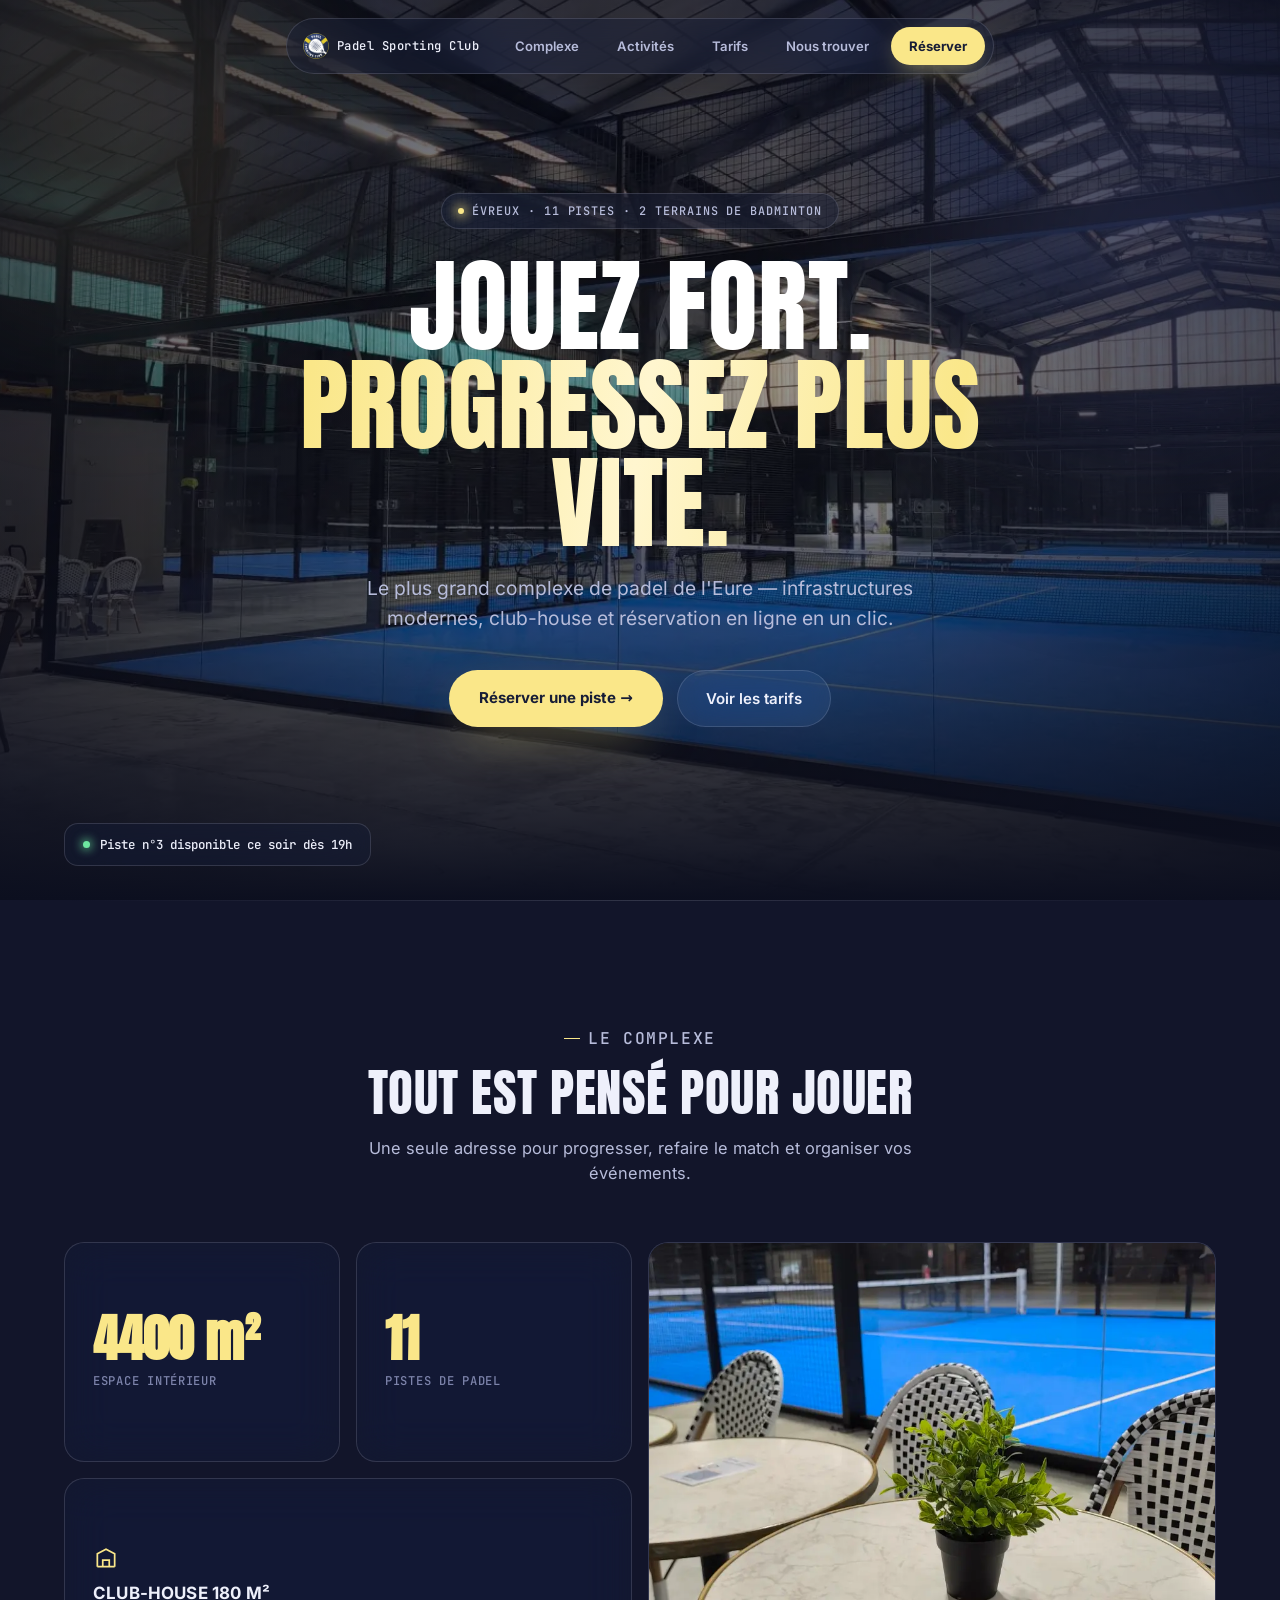
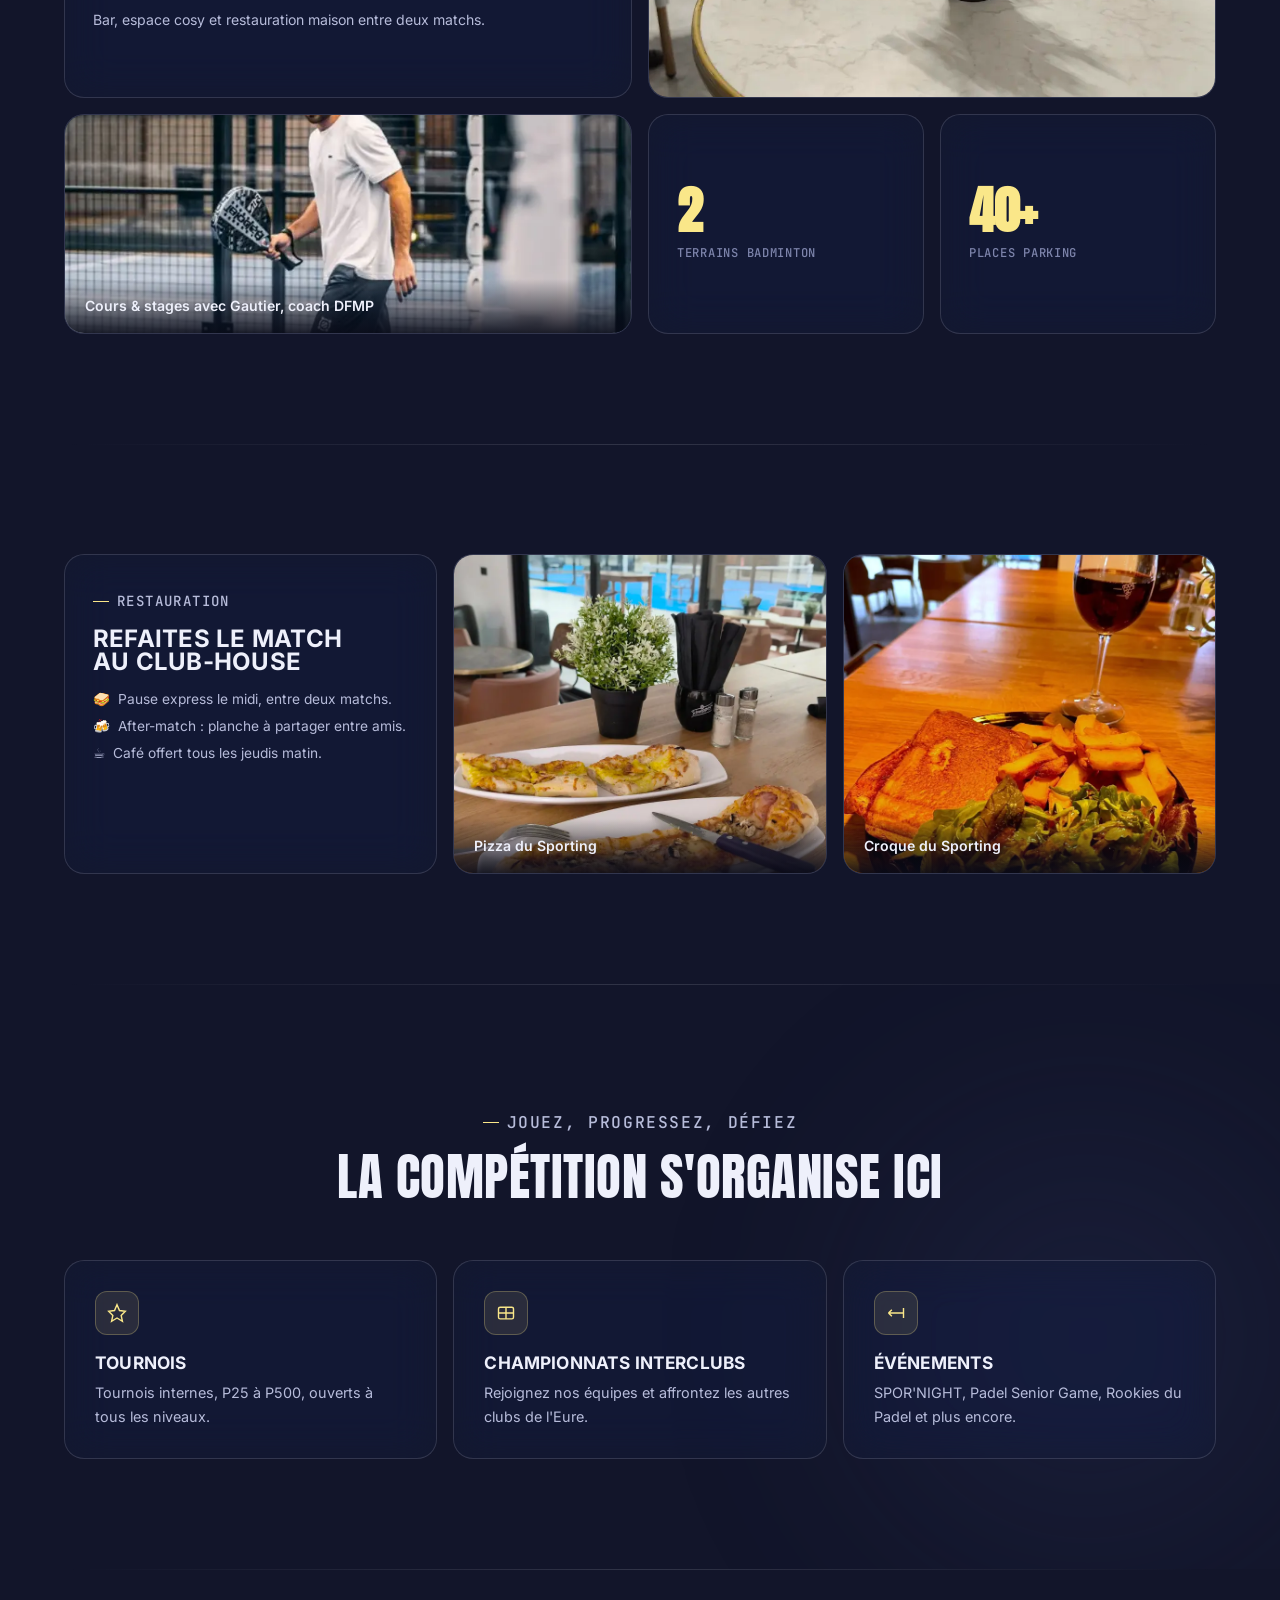
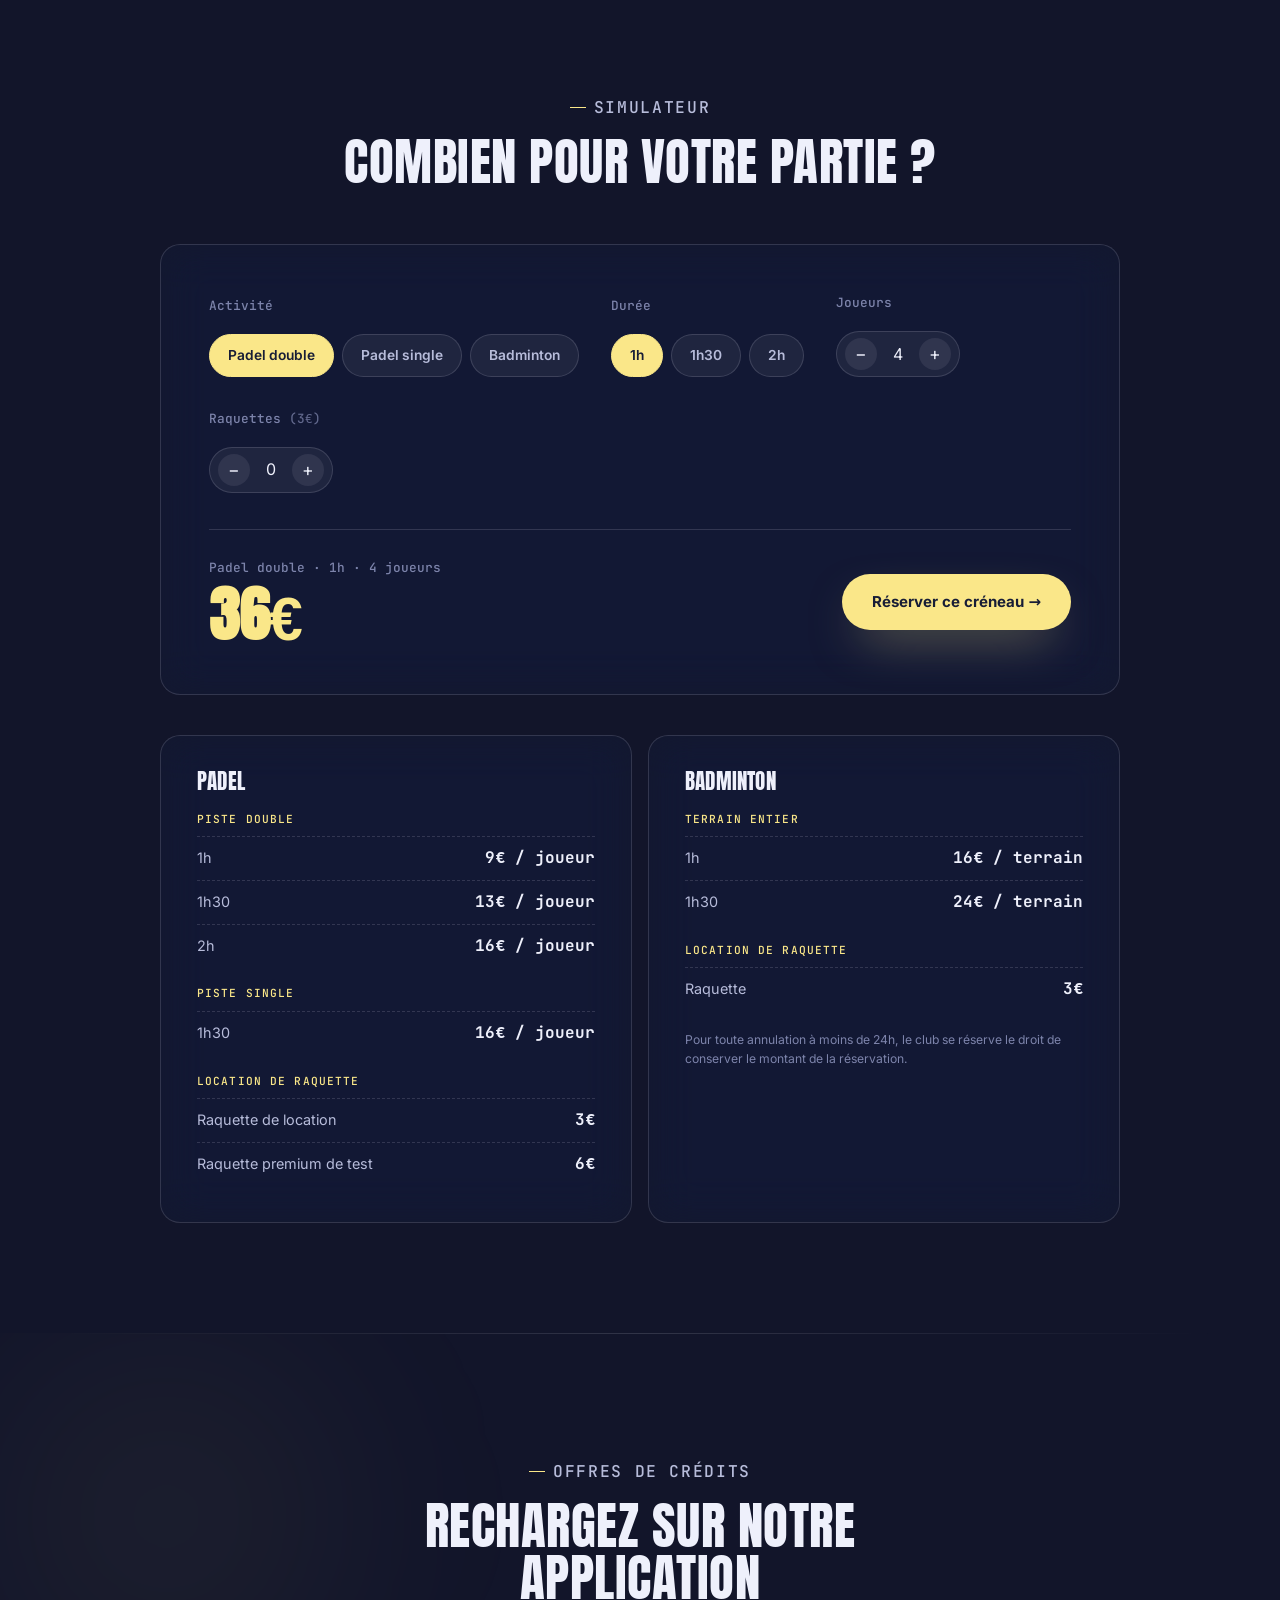
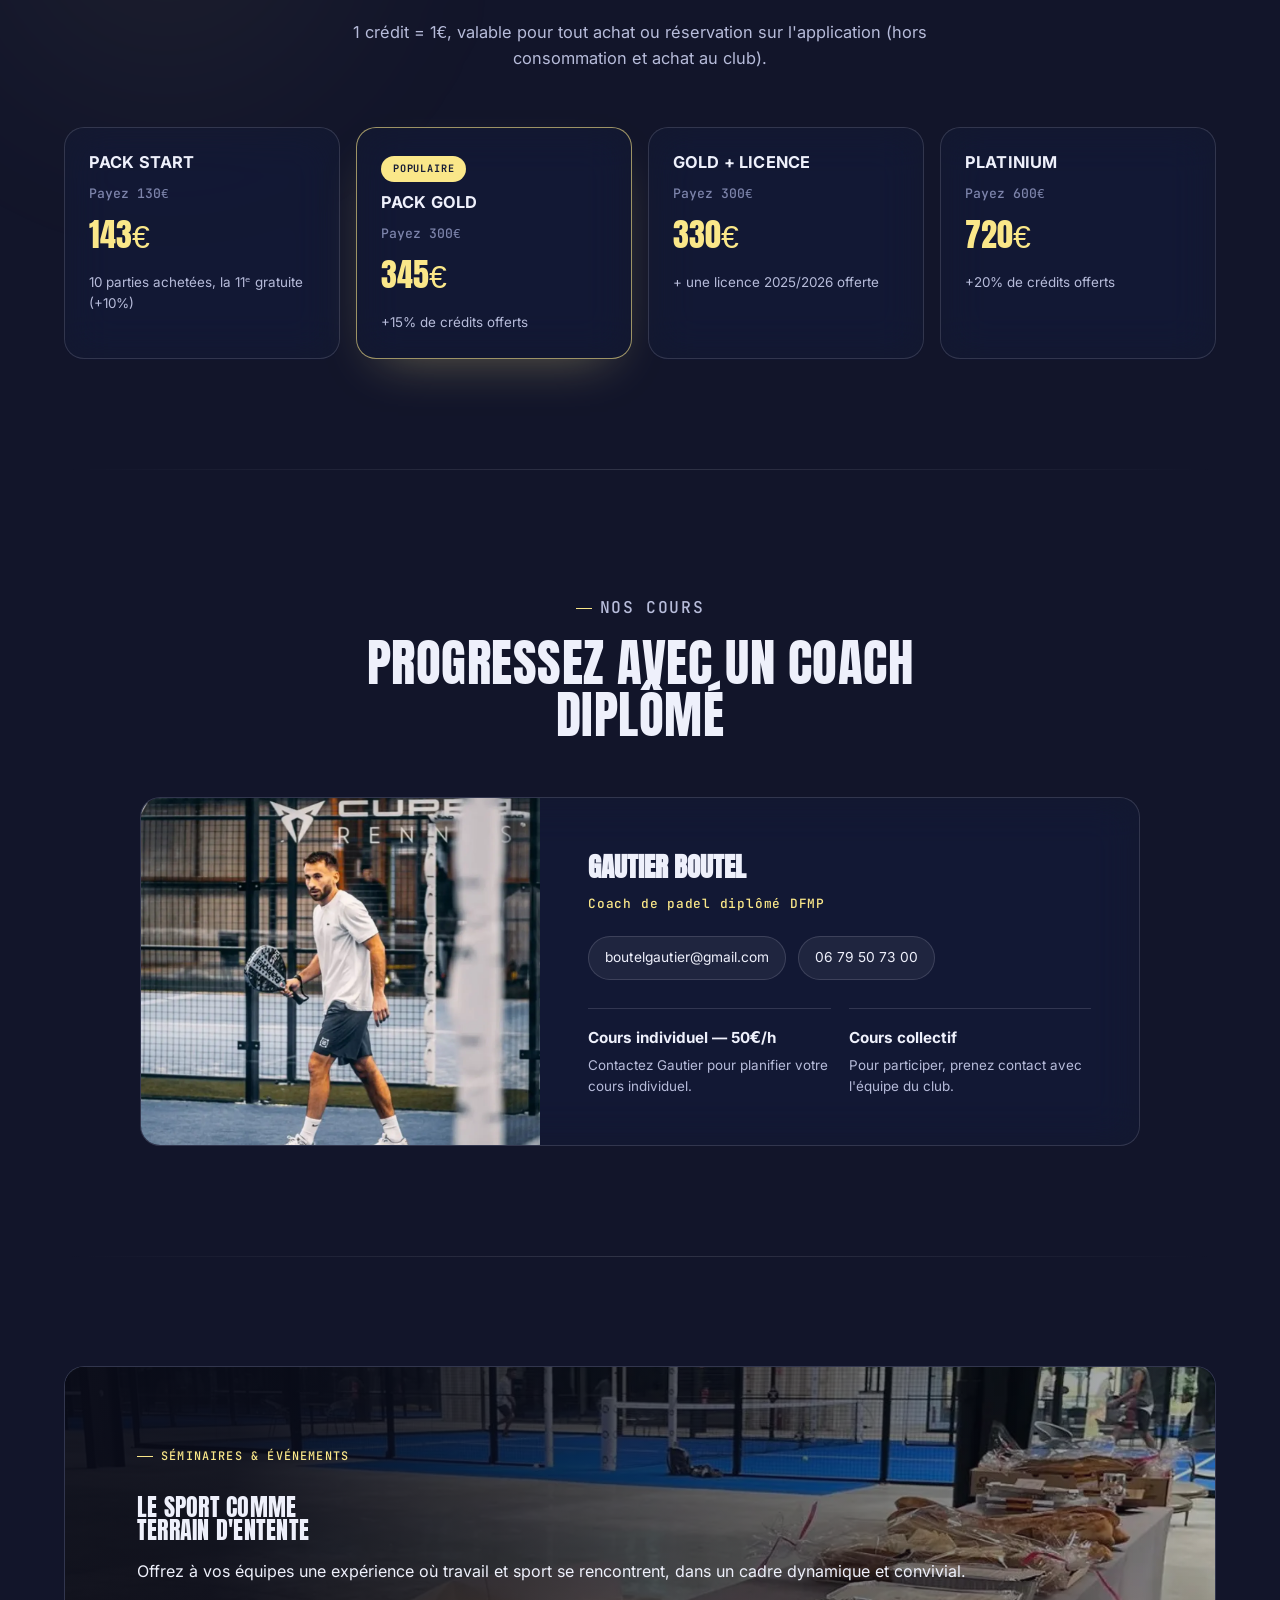
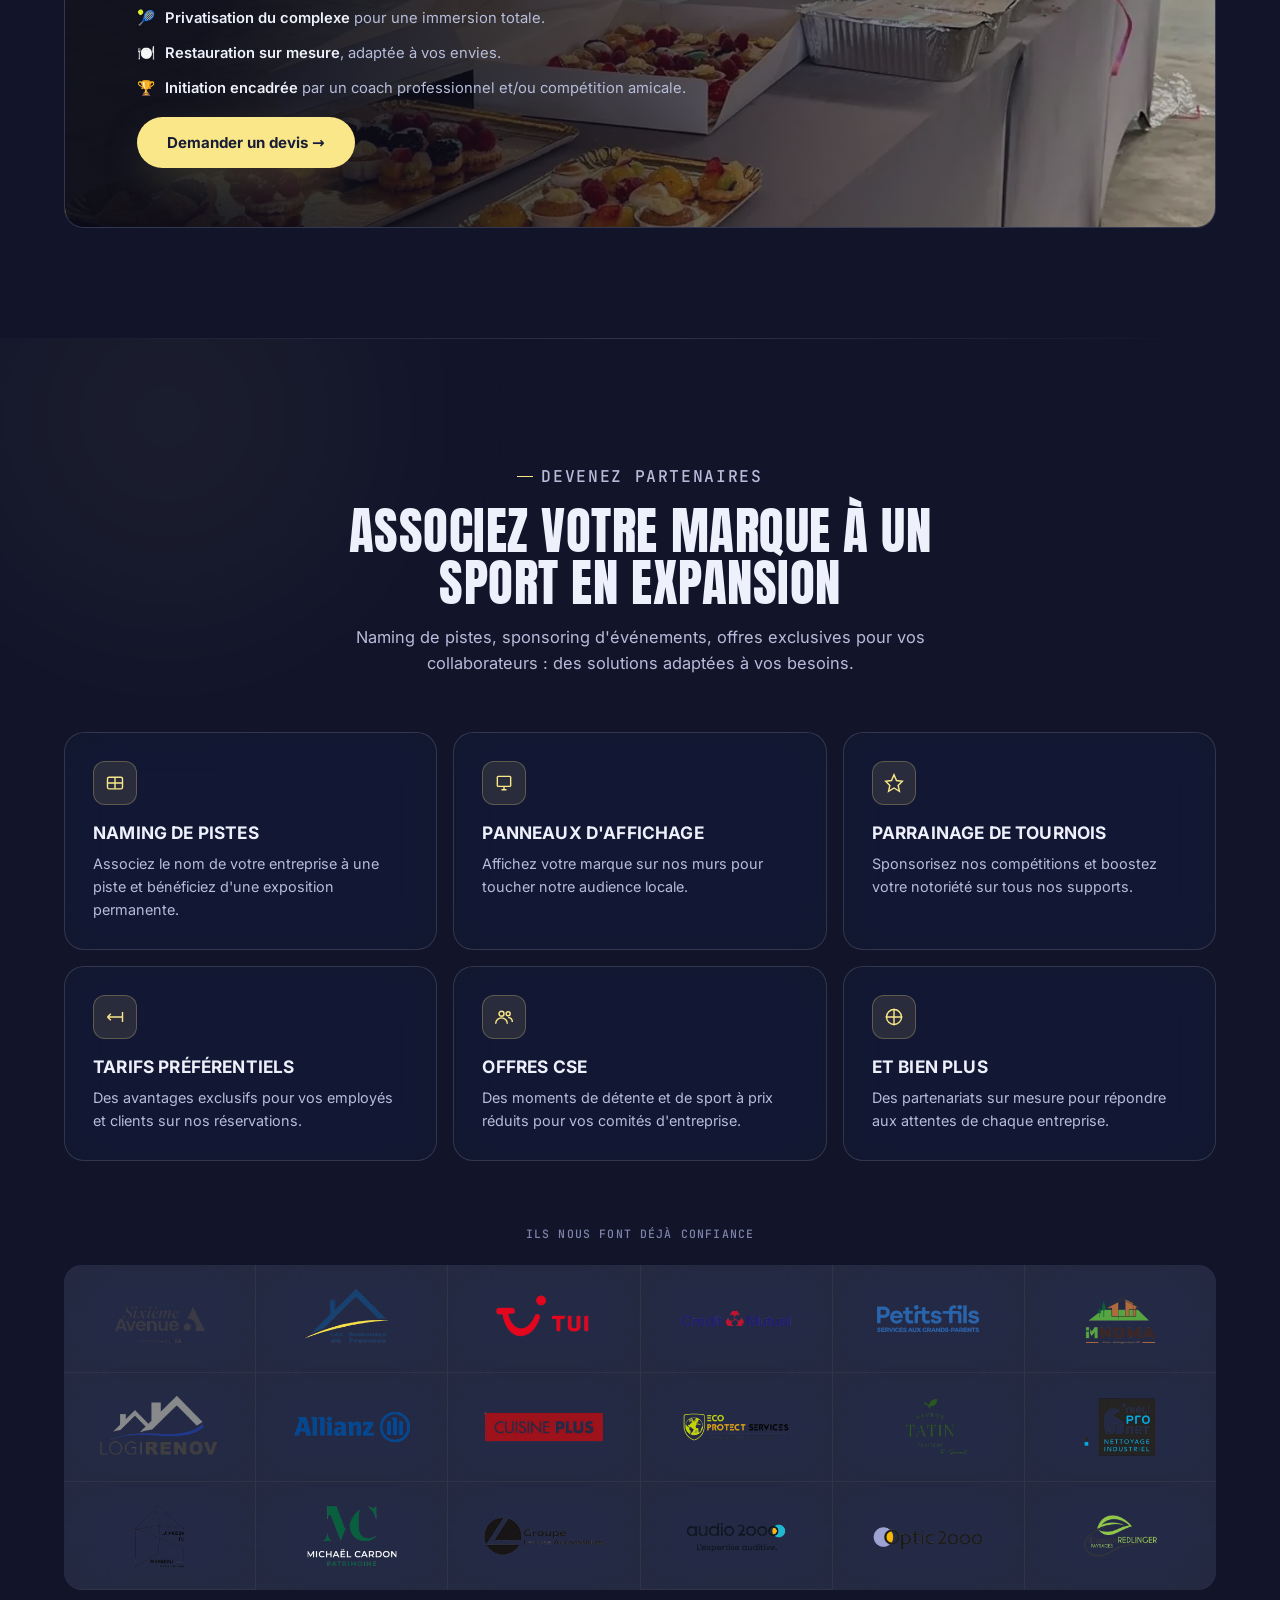
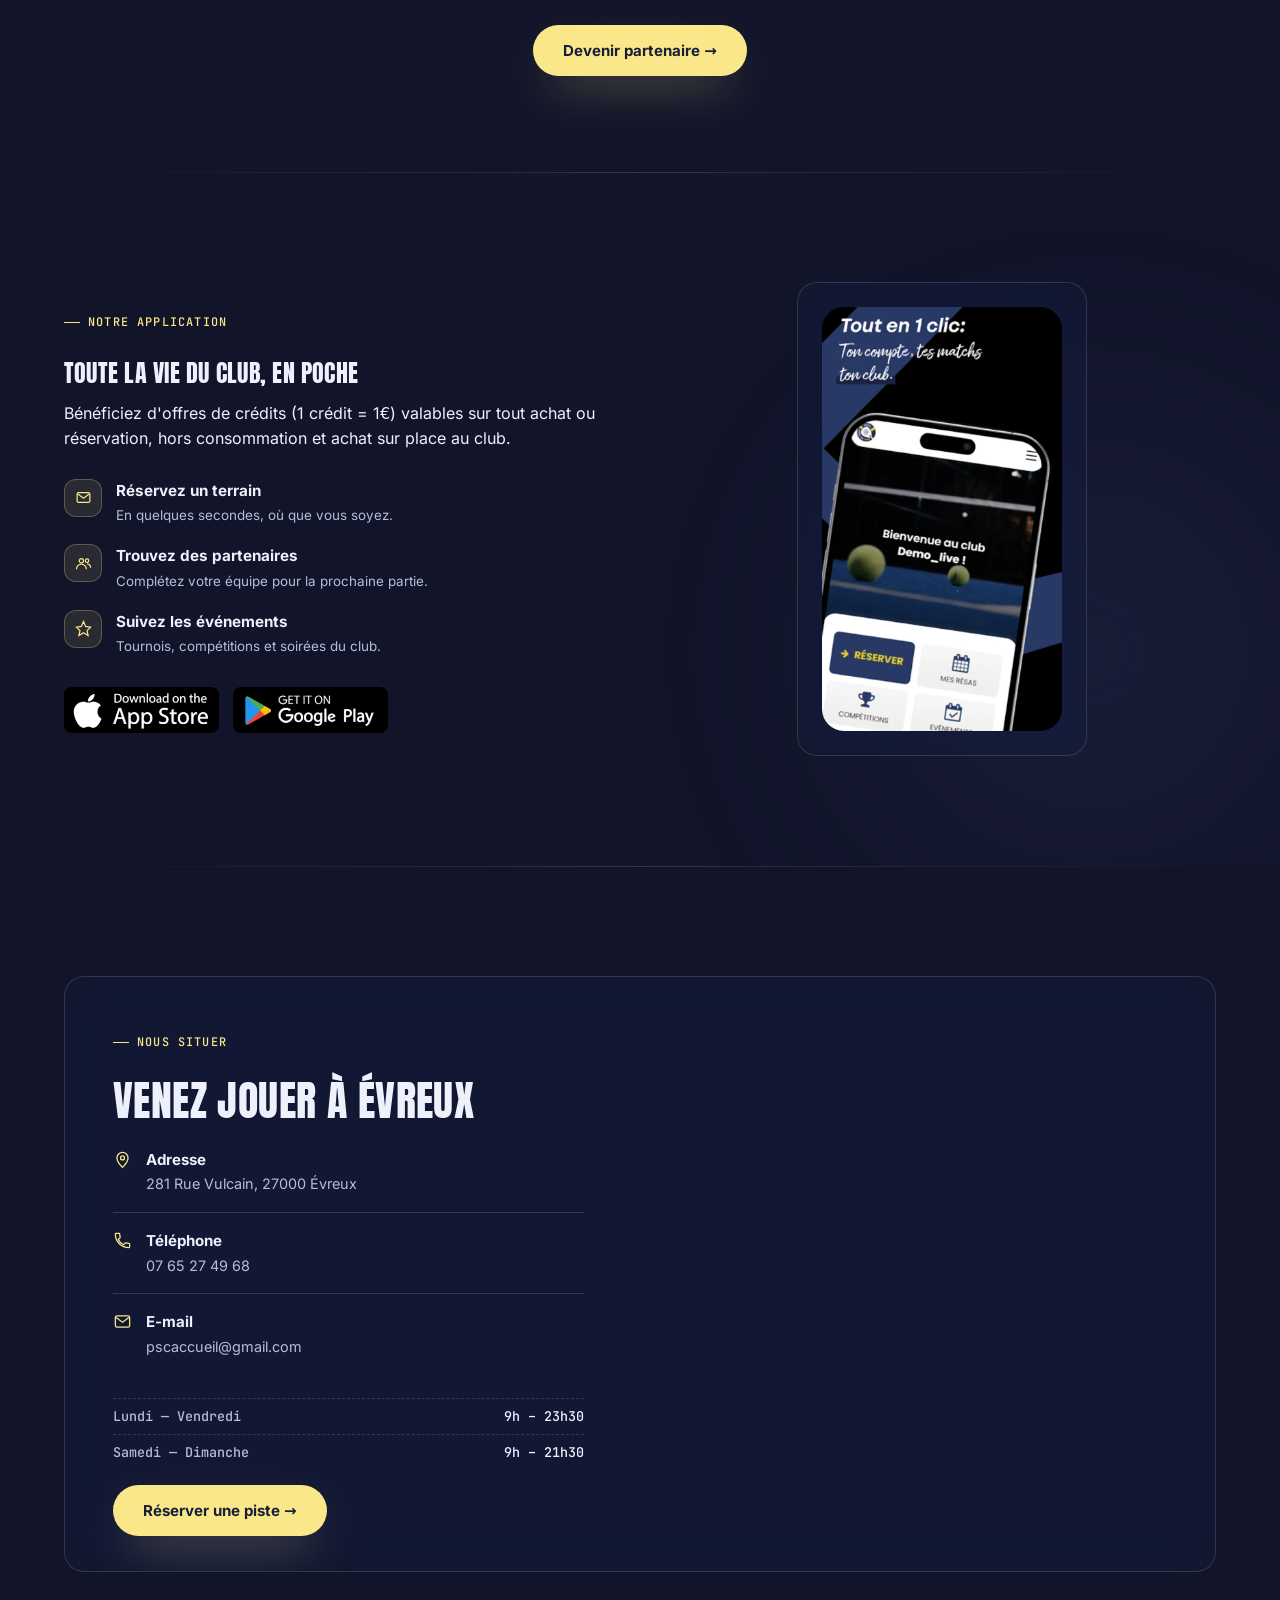
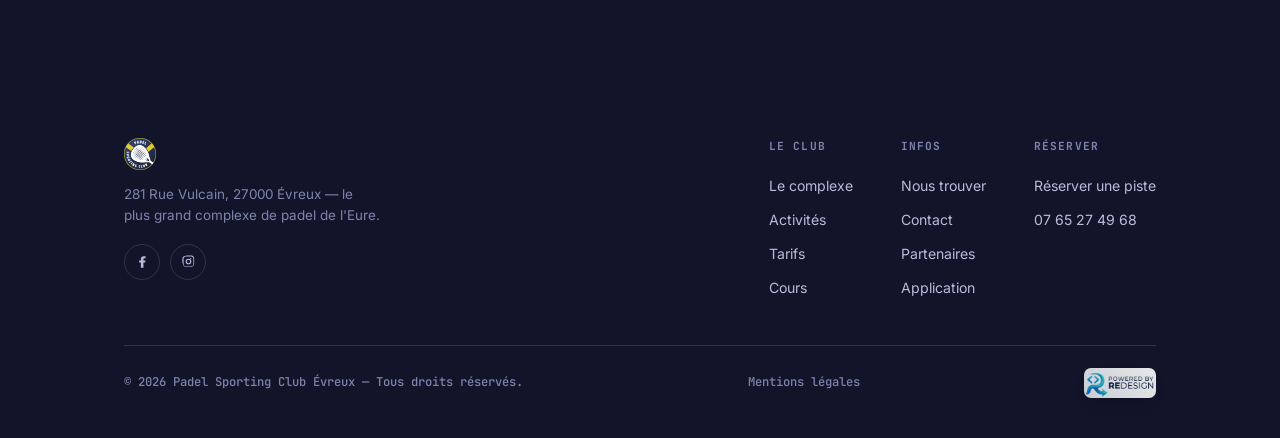
==== commit 98726bcd: "Add a "Powered by Redesign" credit badge to the footer Small logo badge in the footer bottom row on " ====
--- a/index.html
+++ b/index.html
@@ -507,6 +507,7 @@
   <div class="c-footer-bottom">
     <span>© <span id="year">2026</span> Padel Sporting Club Évreux — Tous droits réservés.</span>
     <a href="mentions-legales.html">Mentions légales</a>
+    <span class="c-footer-credit"><img src="assets/img/redesign.jpg" alt="Powered by Redesign" width="1600" height="669" loading="lazy" /></span>
   </div>
 </footer>
 
--- a/assets/home.css
+++ b/assets/home.css
@@ -107,16 +107,32 @@
    Both lines animate transform/filter (motion) and background-position
    (hue) on separate animations so every frame stays inside light tones
    (white → cream → gold) — contrast against the dark hero photo never
-   drops, even mid-animation. ---------- */
+   drops, even mid-animation.
+   Once the impact/sweep settle, a third animation per line (heroLineShimmer /
+   heroTitleGoldShimmer) takes over the very same background-position
+   property — no new gradient, no transform, just an occasional glint
+   passing through the letters. It is deliberately tempered: a sub-second
+   pass followed by several seconds of stillness, not a constant sheen
+   (see review note near the reduced-motion block below for the reasoning).
+   The two lines share one 6.4s cycle but start at different delays so the
+   glint reaches line 2 slightly after line 1, echoing the load-in's own
+   "light travels from line 1 to line 2" choreography on every repeat.
+   fill-mode is deliberately left at its default (not "both"): each shimmer
+   animation must stay inert until its own delay has elapsed, otherwise its
+   backwards-fill would freeze the property during the load-in itself and
+   the impact/sweep would never be seen. ---------- */
 .c-hero h1 .c-hero-line{
   display:inline-block;
-  background:linear-gradient(100deg,
-    #ffffff 0%, #ffffff 28%, #fff6cf 42%, var(--yellow-bright) 48%, #fff6cf 54%, #ffffff 68%, #ffffff 100%);
+  /* "Jouez fort." stays pure white at every frame — the flash/glint here
+     is a brightness bloom (drop-shadow, below) only, never a hue shift.
+     Gold is reserved for "Progressez plus vite." alone. */
+  background:linear-gradient(100deg, #ffffff 0%, #ffffff 100%);
   background-size:300% 100%;
   -webkit-background-clip:text; background-clip:text; color:transparent;
   animation:
     heroLineImpact .56s cubic-bezier(.16,1,.3,1) 0s 1 both,
-    heroTitleSweep .7s var(--ease) .05s 1 both;
+    heroTitleSweep .7s var(--ease) .05s 1 both,
+    heroLineShimmer 6.4s var(--ease) .75s infinite;
 }
 .c-hero h1 em{
   display:inline-block;
@@ -127,7 +143,8 @@
   -webkit-background-clip:text; background-clip:text; color:transparent;
   animation:
     heroLineDash .7s cubic-bezier(.12,.9,.2,1) .3s 1 both,
-    heroTitleGold .95s var(--ease) .34s 1 both;
+    heroTitleGold .95s var(--ease) .34s 1 both,
+    heroTitleGoldShimmer 6.4s var(--ease) 1.29s infinite;
 }
 .c-hero h1::after{
   content:"";
@@ -169,7 +186,30 @@
   80%{ opacity:.3; transform:translate(-50%,-50%) scale(1.08); }
   100%{ opacity:0; transform:translate(-50%,-50%) scale(1.16); }
 }
+/* ---------- ongoing shimmer (post load-in only) : the club asked for the
+   light to keep passing over the title after it lands. A constant, obvious
+   sheen was deliberately avoided — on a hero this busy (mesh glow, live
+   status pill, plus the impact/sweep it just played) a permanent moving
+   highlight reads as a cheap "shiny text" tutorial trick and becomes
+   wallpaper noise on a screen people linger on or scroll back to. Instead:
+   a quick (<1s) glint then ~5.5s of stillness, repeating — same restraint
+   as a premium watch dial catching light, not a loading shimmer. Only
+   background-position (and a faint drop-shadow) move; no transform, so the
+   settled letters never look "unstable". ---------- */
+@keyframes heroLineShimmer{
+  0%, 5%{ background-position:0% 0; filter:drop-shadow(0 0 0 rgba(255,246,207,0)); }
+  9%{ background-position:46% 0; filter:drop-shadow(0 0 10px rgba(255,246,207,.5)); }
+  14%, 100%{ background-position:0% 0; filter:drop-shadow(0 0 0 rgba(255,246,207,0)); }
+}
+@keyframes heroTitleGoldShimmer{
+  0%, 5%{ background-position:0% 0; filter:drop-shadow(0 0 0 rgba(255,255,255,0)); }
+  9%{ background-position:34% 0; filter:drop-shadow(0 0 10px rgba(255,255,255,.4)); }
+  14%, 100%{ background-position:0% 0; filter:drop-shadow(0 0 0 rgba(255,255,255,0)); }
+}
 @media (prefers-reduced-motion: reduce){
+  /* animation:none clears the whole list (impact/sweep/dash/gold AND the
+     infinite shimmer) — reduced-motion visitors get the static final
+     frame only: line 1 white, line 2 gold, zero ongoing motion. */
   .c-hero h1 .c-hero-line{ animation:none; background-position:0% 0; }
   .c-hero h1 em{ animation:none; background-position:0% 0; }
   .c-hero h1::after{ animation:none; opacity:0; }
@@ -483,8 +523,11 @@
 .c-footer-col b{ display:block; font-family:var(--f-mono); font-size:.7rem; letter-spacing:.1em; text-transform:uppercase; color:var(--ink-faint); margin-bottom:14px; }
 .c-footer-col a{ display:block; padding:6px 0; font-size:.88rem; color:var(--ink-dim); }
 .c-footer-col a:hover{ color:var(--yellow); }
-.c-footer-bottom{ display:flex; justify-content:space-between; flex-wrap:wrap; gap:12px; padding:22px 0 40px; font-size:.76rem; color:var(--ink-faint); font-family:var(--f-mono); }
+.c-footer-bottom{ display:flex; justify-content:space-between; align-items:center; flex-wrap:wrap; gap:12px; padding:22px 0 40px; font-size:.76rem; color:var(--ink-faint); font-family:var(--f-mono); }
 .c-footer-bottom a:hover{ color:var(--yellow); }
+.c-footer-credit{ display:inline-flex; align-items:center; opacity:.9; transition:opacity .2s, transform .2s var(--ease); }
+.c-footer-credit:hover{ opacity:1; transform:translateY(-1px); }
+.c-footer-credit img{ height:30px; width:auto; display:block; border-radius:7px; box-shadow:0 8px 20px -10px rgba(0,0,0,.6); }
 
 /* ---------- mobile nav drawer ---------- */
 .c-burger{ display:none; flex-direction:column; justify-content:center; gap:4px; width:30px; height:30px; margin-left:2px; }
